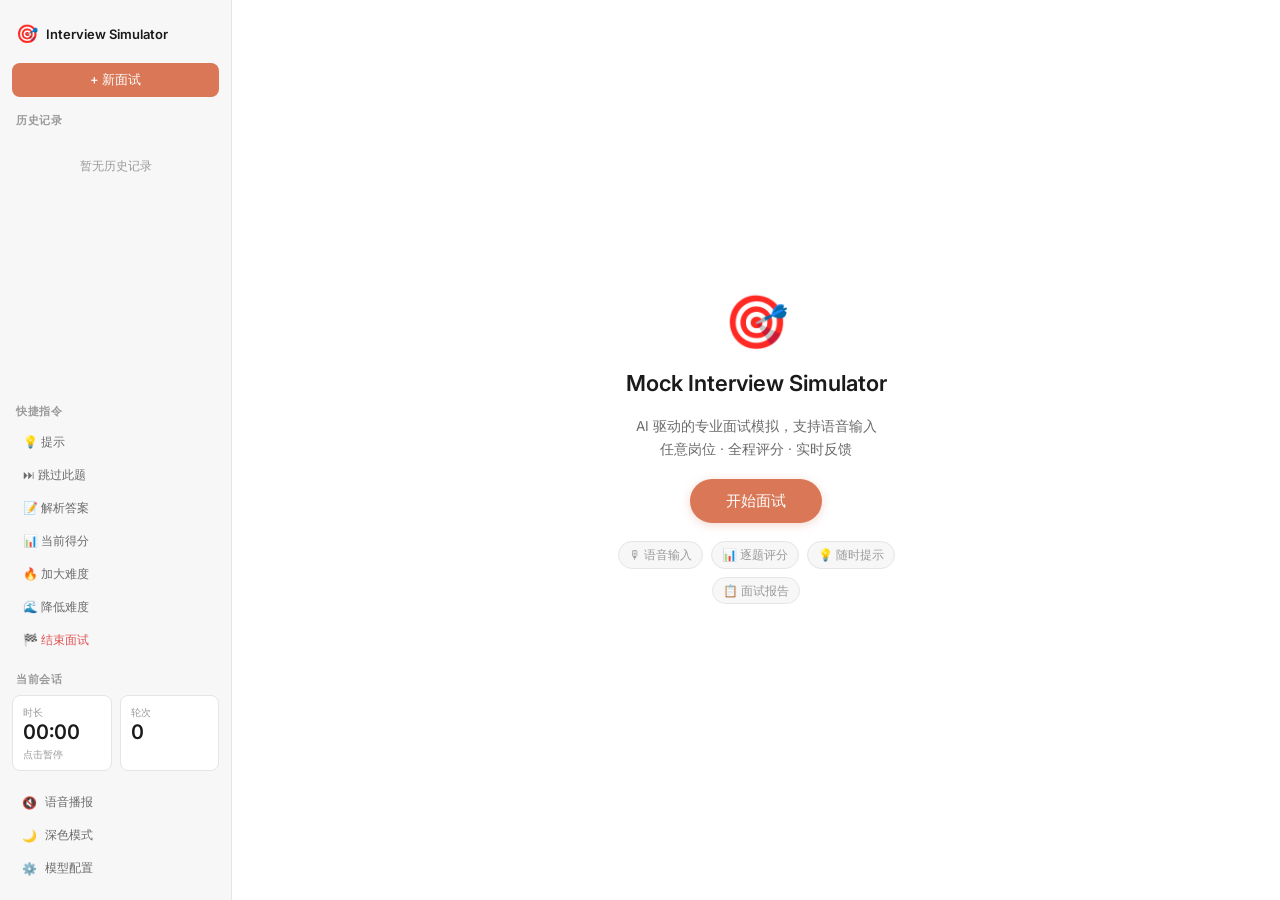
==== frontend/index.html @ 44e1d77c "初始提交：AI 面试模拟器 - FastAPI + SSE 流式对话后端 - 多模型支持（DeepSeek/千问/智谱/OpenAI/Moonshot/OpenRouter） - 语音输入、面试历史、" ====
<!DOCTYPE html>
<html lang="zh-CN">
<head>
  <meta charset="UTF-8" />
  <meta name="viewport" content="width=device-width, initial-scale=1.0" />
  <title>Interview Simulator</title>
  <link rel="preconnect" href="https://fonts.googleapis.com" />
  <link href="https://fonts.googleapis.com/css2?family=Inter:wght@400;500;600&display=swap" rel="stylesheet" />
  <link rel="stylesheet" href="style.css" />
</head>
<body>
<div class="app">

  <!-- ── Sidebar ── -->
  <aside class="sidebar">
    <div class="sidebar-top">
      <div class="logo">
        <span class="logo-icon">🎯</span>
        <span class="logo-text">Interview Simulator</span>
      </div>
      <button class="new-session-btn" onclick="newSession()">+ 新面试</button>
    </div>

    <!-- History -->
    <div class="sidebar-section history-section">
      <div class="section-label">历史记录</div>
      <div class="session-list" id="session-list">
        <div class="session-empty">暂无历史记录</div>
      </div>
    </div>

    <!-- Commands -->
    <div class="sidebar-section">
      <div class="section-label">快捷指令</div>
      <div class="commands">
        <button class="cmd-btn" onclick="sendCommand('hint')">💡 提示</button>
        <button class="cmd-btn" onclick="sendCommand('skip')">⏭ 跳过此题</button>
        <button class="cmd-btn" onclick="sendCommand('explain')">📝 解析答案</button>
        <button class="cmd-btn" onclick="sendCommand('score')">📊 当前得分</button>
        <button class="cmd-btn" onclick="sendCommand('harder')">🔥 加大难度</button>
        <button class="cmd-btn" onclick="sendCommand('easier')">🌊 降低难度</button>
        <button class="cmd-btn cmd-end" onclick="endInterview()">🏁 结束面试</button>
      </div>
    </div>

    <!-- Stats -->
    <div class="sidebar-section">
      <div class="section-label">当前会话</div>
      <div class="session-stats">
        <div class="stat-card timer-card" onclick="togglePause()" title="点击暂停 / 继续计时">
          <div class="stat-label">
            时长<span class="pause-badge" id="pause-badge">暂停中</span>
          </div>
          <div class="stat-value" id="timer">00:00</div>
          <div class="pause-hint" id="pause-hint">点击暂停</div>
        </div>
        <div class="stat-card">
          <div class="stat-label">轮次</div>
          <div class="stat-value" id="turn-count">0</div>
        </div>
      </div>
    </div>

    <div class="sidebar-footer">
      <button class="toggle-btn" id="tts-btn" onclick="toggleTTS()">
        <span id="tts-icon">🔇</span><span>语音播报</span>
      </button>
      <button class="toggle-btn" id="theme-btn" onclick="toggleTheme()">
        <span id="theme-icon">🌙</span><span>深色模式</span>
      </button>
      <button class="toggle-btn" onclick="openSettings()">
        <span>⚙️</span><span>模型配置</span>
      </button>
    </div>
  </aside>

  <!-- ── Main Chat ── -->
  <main class="chat-main">

    <!-- Welcome -->
    <div class="welcome-screen" id="welcome-screen">
      <div class="welcome-card">
        <div class="welcome-icon">🎯</div>
        <h1>Mock Interview Simulator</h1>
        <p>AI 驱动的专业面试模拟，支持语音输入<br/>任意岗位 · 全程评分 · 实时反馈</p>
        <button class="start-btn" onclick="startSession()">开始面试</button>
        <div class="welcome-tags">
          <span>🎙 语音输入</span><span>📊 逐题评分</span>
          <span>💡 随时提示</span><span>📋 面试报告</span>
        </div>
      </div>
    </div>

    <!-- Messages -->
    <div class="messages-wrap" id="messages-wrap">
      <div class="messages" id="messages"></div>
    </div>

    <!-- Ended bar (shows after interview ends) -->
    <div class="ended-bar" id="ended-bar">
      <span>🏁 面试已结束</span>
      <button class="ended-report-btn" id="rpt-gen-btn" onclick="openReport()">
        📋 生成面试报告
      </button>
    </div>

    <!-- Input -->
    <div class="input-area" id="input-area">
      <div class="voice-indicator" id="voice-indicator">
        <span class="voice-dot"></span>正在聆听...
      </div>
      <div class="input-box">
        <textarea id="input"
          placeholder="输入回答，或点击麦克风使用语音（Shift+Enter 换行）"
          rows="1"
          onkeydown="handleKeydown(event)"
          oninput="autoResize(this)"></textarea>
        <div class="input-btns">
          <button class="icon-btn" id="mic-btn" onclick="toggleRecording()" title="语音输入">
            <svg viewBox="0 0 24 24" fill="none" stroke="currentColor" stroke-width="2" stroke-linecap="round" stroke-linejoin="round">
              <path d="M12 1a3 3 0 0 0-3 3v8a3 3 0 0 0 6 0V4a3 3 0 0 0-3-3z"/>
              <path d="M19 10v2a7 7 0 0 1-14 0v-2"/>
              <line x1="12" y1="19" x2="12" y2="23"/>
              <line x1="8" y1="23" x2="16" y2="23"/>
            </svg>
          </button>
          <button class="icon-btn send-btn" id="send-btn" onclick="handleSend()" title="发送">
            <svg viewBox="0 0 24 24" fill="none" stroke="currentColor" stroke-width="2" stroke-linecap="round" stroke-linejoin="round">
              <line x1="22" y1="2" x2="11" y2="13"/>
              <polygon points="22 2 15 22 11 13 2 9 22 2"/>
            </svg>
          </button>
        </div>
      </div>
      <div class="input-hint">Enter 发送 · Shift+Enter 换行</div>
    </div>
  </main>
</div>

<!-- ── Report Panel ── -->
<div class="overlay" id="report-overlay">
  <div class="report-panel">
    <div class="report-header">
      <div class="report-hd-left">
        <span>📋</span><h2>面试报告</h2>
      </div>
      <div class="report-hd-right">
        <button class="rpt-btn" id="rpt-dl-btn" onclick="downloadReport()">⬇ 下载 Word</button>
        <button class="rpt-btn rpt-close" onclick="closeReport()">✕ 关闭</button>
      </div>
    </div>
    <div class="report-body" id="report-body">
      <div class="rpt-loading" id="rpt-loading">
        <div class="rpt-spinner"></div>
        <p>AI 正在生成报告，请稍候...</p>
      </div>
    </div>
  </div>
</div>

<!-- ── Settings Panel ── -->
<div class="overlay" id="settings-overlay">
  <div class="settings-panel">
    <div class="settings-header">
      <h3>⚙️ 模型配置</h3>
      <button class="settings-close" onclick="closeSettings()">✕</button>
    </div>
    <div class="settings-body">
      <div class="preset-label">快速选择厂商</div>
      <div class="presets">
        <button class="preset-btn" onclick="applyPreset('deepseek')">DeepSeek</button>
        <button class="preset-btn" onclick="applyPreset('qianwen')">千问</button>
        <button class="preset-btn" onclick="applyPreset('zhipu')">智谱</button>
        <button class="preset-btn" onclick="applyPreset('openai')">OpenAI</button>
        <button class="preset-btn" onclick="applyPreset('moonshot')">Moonshot</button>
        <button class="preset-btn" onclick="applyPreset('openrouter')">OpenRouter</button>
      </div>
      <div class="form-group">
        <label>API Key</label>
        <input type="password" id="cfg-key" placeholder="sk-..." autocomplete="off" />
      </div>
      <div class="form-group">
        <label>Base URL</label>
        <input type="text" id="cfg-url" placeholder="https://api.deepseek.com" />
      </div>
      <div class="form-group">
        <label>模型名称</label>
        <input type="text" id="cfg-model" placeholder="deepseek-chat" />
      </div>
      <div class="settings-note" id="settings-note"></div>
      <div class="settings-actions">
        <button class="settings-save" onclick="saveSettings()">保存配置</button>
        <button class="settings-reset" onclick="resetSettings()">恢复默认</button>
      </div>
      <div class="settings-status" id="settings-status"></div>
    </div>
  </div>
</div>

<script src="marked.min.js"></script>
<script src="app.js"></script>
</body>
</html>
---- frontend/style.css ----
/* ── Variables ─────────────────────────────────── */
:root {
  --bg:           #ffffff;
  --bg-sidebar:   #f7f7f8;
  --bg-user:      #f0f0f0;
  --bg-input:     #f7f7f8;
  --bg-hover:     #efefef;
  --border:       #e5e5e5;
  --text:         #1a1a1a;
  --text-sub:     #6b6b6b;
  --text-muted:   #9a9a9a;
  --accent:       #d97757;
  --accent-hover: #c4663f;
  --accent-soft:  rgba(217,119,87,0.12);
  --danger:       #e05252;
  --danger-soft:  rgba(224,82,82,0.08);
  --green:        #27ae60;
  --radius:       12px;
  --sidebar-w:    232px;
  --font:         'Inter', -apple-system, BlinkMacSystemFont, 'Segoe UI', sans-serif;
  --mono:         'SF Mono', 'Consolas', 'Fira Code', monospace;
}
[data-theme="dark"] {
  --bg:         #1a1a1a;
  --bg-sidebar: #111111;
  --bg-user:    #2c2c2c;
  --bg-input:   #242424;
  --bg-hover:   #2a2a2a;
  --border:     #2e2e2e;
  --text:       #e8e8e8;
  --text-sub:   #a0a0a0;
  --text-muted: #606060;
}

/* ── Reset ─────────────────────────────────────── */
*, *::before, *::after { box-sizing: border-box; margin: 0; padding: 0; }
html, body { height: 100%; overflow: hidden; }
body { font-family: var(--font); background: var(--bg); color: var(--text); font-size: 14px; line-height: 1.6; transition: background .2s, color .2s; }
button { font-family: var(--font); cursor: pointer; }

/* ── Layout ────────────────────────────────────── */
.app { display: flex; height: 100vh; }

/* ── Sidebar ───────────────────────────────────── */
.sidebar {
  width: var(--sidebar-w); flex-shrink: 0;
  background: var(--bg-sidebar); border-right: 1px solid var(--border);
  display: flex; flex-direction: column;
  padding: 16px 12px; gap: 16px; overflow: hidden;
}
.sidebar-top { display: flex; flex-direction: column; gap: 10px; }
.logo { display: flex; align-items: center; gap: 8px; padding: 4px; }
.logo-icon { font-size: 18px; }
.logo-text  { font-size: 13px; font-weight: 600; }
.new-session-btn {
  width: 100%; padding: 8px; background: var(--accent); color: #fff;
  border: none; border-radius: 8px; font-size: 13px; font-weight: 500; transition: background .15s;
}
.new-session-btn:hover { background: var(--accent-hover); }

/* Sidebar sections */
.sidebar-section { display: flex; flex-direction: column; gap: 6px; }
.section-label { font-size: 10.5px; font-weight: 600; color: var(--text-muted); text-transform: uppercase; letter-spacing: .6px; padding: 0 4px; }

/* History */
.history-section { flex: 1; min-height: 0; display: flex; flex-direction: column; gap: 6px; }
.session-list { flex: 1; min-height: 0; overflow-y: auto; display: flex; flex-direction: column; gap: 1px; }
.session-list::-webkit-scrollbar { width: 3px; }
.session-list::-webkit-scrollbar-thumb { background: var(--border); border-radius: 2px; }
.session-empty { font-size: 12px; color: var(--text-muted); text-align: center; padding: 20px 0; }
.session-item { position: relative; padding: 7px 10px; border-radius: 6px; cursor: pointer; transition: background .12s; flex-shrink: 0; }
.session-item:hover  { background: var(--bg-hover); }
.session-item.active { background: var(--accent-soft); }
.session-title { font-size: 12px; font-weight: 500; color: var(--text); white-space: nowrap; overflow: hidden; text-overflow: ellipsis; padding-right: 18px; }
.session-meta  { font-size: 10.5px; color: var(--text-muted); margin-top: 1px; }
.session-del {
  position: absolute; right: 5px; top: 50%; transform: translateY(-50%);
  width: 18px; height: 18px; border: none; background: none; color: var(--text-muted);
  font-size: 15px; line-height: 18px; border-radius: 3px; display: none;
  align-items: center; justify-content: center; cursor: pointer; padding: 0;
}
.session-item:hover .session-del { display: flex; }
.session-del:hover { background: var(--danger-soft); color: var(--danger); }

/* Commands */
.commands { display: flex; flex-direction: column; gap: 2px; }
.cmd-btn { width: 100%; padding: 6px 10px; background: transparent; border: 1px solid transparent; border-radius: 6px; font-size: 12px; color: var(--text-sub); text-align: left; transition: all .12s; }
.cmd-btn:hover { background: var(--bg-hover); border-color: var(--border); color: var(--text); }
.cmd-end { color: var(--danger); }
.cmd-end:hover { background: var(--danger-soft); border-color: rgba(224,82,82,.2); color: var(--danger); }

/* Stats */
.session-stats { display: flex; gap: 8px; }
.stat-card { flex: 1; background: var(--bg); border: 1px solid var(--border); border-radius: 8px; padding: 8px 10px; }
.stat-label { font-size: 10px; color: var(--text-muted); font-weight: 500; display: flex; align-items: center; gap: 5px; }
.stat-value { font-size: 20px; font-weight: 600; font-variant-numeric: tabular-nums; line-height: 1.2; }

.timer-card { cursor: pointer; transition: all .15s; position: relative; }
.timer-card:hover { border-color: var(--accent); }
.pause-hint { font-size: 10px; color: var(--text-muted); margin-top: 2px; transition: color .15s; }
.timer-card:hover .pause-hint { color: var(--accent); }
.pause-badge { display: none; font-size: 9px; font-weight: 600; background: #f39c1222; color: #f39c12; border: 1px solid #f39c1244; border-radius: 4px; padding: 1px 5px; letter-spacing: .3px; }
.timer-card.paused { border-color: #f39c12; background: #f39c1208; }
.timer-card.paused .stat-value { color: #f39c12; }
.timer-card.paused .pause-badge { display: inline; }
.timer-card.paused .pause-hint { color: #f39c12; }

/* Footer */
.sidebar-footer { margin-top: auto; display: flex; flex-direction: column; gap: 2px; }
.toggle-btn { display: flex; align-items: center; gap: 8px; width: 100%; padding: 7px 10px; background: transparent; border: none; border-radius: 6px; font-size: 12px; color: var(--text-sub); transition: all .12s; }
.toggle-btn:hover { background: var(--bg-hover); color: var(--text); }
.toggle-btn.active { color: var(--accent); }

/* ── Chat Main ─────────────────────────────────── */
.chat-main { flex: 1; display: flex; flex-direction: column; overflow: hidden; position: relative; background: var(--bg); }

/* Welcome */
.welcome-screen { position: absolute; inset: 0; display: flex; align-items: center; justify-content: center; background: var(--bg); z-index: 10; }
.welcome-card { display: flex; flex-direction: column; align-items: center; gap: 14px; text-align: center; max-width: 420px; padding: 0 24px; }
.welcome-icon { font-size: 52px; line-height: 1; margin-bottom: 4px; }
.welcome-card h1 { font-size: 22px; font-weight: 600; }
.welcome-card p  { font-size: 13.5px; color: var(--text-sub); line-height: 1.7; }
.start-btn { margin-top: 4px; padding: 12px 36px; background: var(--accent); color: #fff; border: none; border-radius: 999px; font-size: 15px; font-weight: 500; transition: all .15s; box-shadow: 0 2px 10px rgba(217,119,87,.28); }
.start-btn:hover { background: var(--accent-hover); transform: translateY(-1px); box-shadow: 0 4px 16px rgba(217,119,87,.38); }
.welcome-tags { display: flex; flex-wrap: wrap; gap: 8px; justify-content: center; margin-top: 4px; }
.welcome-tags span { font-size: 12px; color: var(--text-muted); background: var(--bg-sidebar); border: 1px solid var(--border); border-radius: 999px; padding: 3px 10px; }

/* Messages */
.messages-wrap { flex: 1; overflow-y: auto; display: none; scroll-behavior: smooth; }
.messages-wrap.visible { display: block; }
.messages { max-width: 740px; margin: 0 auto; padding: 28px 24px 12px; display: flex; flex-direction: column; }
.message { display: flex; gap: 12px; padding: 10px 0; }
.message.user { flex-direction: row-reverse; }
.avatar { width: 30px; height: 30px; border-radius: 8px; display: flex; align-items: center; justify-content: center; font-size: 12px; font-weight: 600; flex-shrink: 0; margin-top: 2px; }
.message.assistant .avatar { background: var(--accent); color: #fff; }
.message.user .avatar      { background: var(--bg-user); color: var(--text-sub); }
.msg-body { flex: 1; min-width: 0; }
.message.user .msg-body { display: flex; justify-content: flex-end; }
.msg-text { font-size: 14px; line-height: 1.75; color: var(--text); }
.message.user .msg-text { background: var(--bg-user); padding: 9px 14px; border-radius: 16px 16px 4px 16px; max-width: 78%; word-break: break-word; }
.message.assistant .msg-text > *:first-child { margin-top: 0; }
.message.assistant .msg-text > *:last-child  { margin-bottom: 0; }
.msg-text p { margin: 6px 0; }
.msg-text h1,.msg-text h2,.msg-text h3 { font-size: 14.5px; font-weight: 600; margin: 14px 0 5px; }
.msg-text ul,.msg-text ol { padding-left: 18px; margin: 6px 0; }
.msg-text li { margin: 3px 0; }
.msg-text strong { font-weight: 600; }
.msg-text code { font-family: var(--mono); font-size: 12.5px; background: var(--bg-input); border: 1px solid var(--border); padding: 1px 5px; border-radius: 4px; }
.msg-text pre { background: var(--bg-input); border: 1px solid var(--border); border-radius: 8px; padding: 12px 14px; overflow-x: auto; margin: 10px 0; }
.msg-text pre code { background: none; border: none; padding: 0; }
.msg-text table { border-collapse: collapse; width: 100%; margin: 10px 0; font-size: 13px; }
.msg-text th,.msg-text td { border: 1px solid var(--border); padding: 6px 10px; }
.msg-text th { background: var(--bg-input); font-weight: 600; }
.msg-text hr { border: none; border-top: 1px solid var(--border); margin: 12px 0; }
.msg-text blockquote { border-left: 3px solid var(--accent); padding-left: 12px; color: var(--text-sub); margin: 8px 0; }
.msg-text.streaming::after { content: '▋'; color: var(--accent); animation: blink .7s steps(1) infinite; font-size: 13px; }
@keyframes blink { 0%,49%{opacity:1} 50%,100%{opacity:0} }
.messages-wrap::-webkit-scrollbar { width: 4px; }
.messages-wrap::-webkit-scrollbar-thumb { background: var(--border); border-radius: 2px; }

/* Ended bar */
.ended-bar {
  display: none; align-items: center; justify-content: center; gap: 12px;
  padding: 10px 24px; background: var(--bg); border-top: 1px solid var(--border);
  font-size: 13px; color: var(--text-sub);
}
.ended-bar.visible { display: flex; }
.ended-report-btn {
  padding: 7px 16px; background: var(--accent); color: #fff; border: none;
  border-radius: 8px; font-size: 13px; font-weight: 500; transition: background .15s;
}
.ended-report-btn:hover { background: var(--accent-hover); }

/* Input */
.input-area { border-top: 1px solid var(--border); padding: 12px 24px 16px; background: var(--bg); display: none; }
.input-area.visible { display: block; }
.voice-indicator { display: none; align-items: center; gap: 6px; font-size: 12px; color: var(--danger); margin-bottom: 8px; }
.voice-indicator.active { display: flex; }
.voice-dot { width: 7px; height: 7px; background: var(--danger); border-radius: 50%; animation: pulse 1s ease infinite; }
@keyframes pulse { 0%,100%{transform:scale(1);opacity:1} 50%{transform:scale(1.4);opacity:.65} }
.input-box { max-width: 740px; margin: 0 auto; display: flex; align-items: flex-end; gap: 6px; background: var(--bg-input); border: 1.5px solid var(--border); border-radius: 14px; padding: 8px 8px 8px 14px; transition: border-color .15s; }
.input-box:focus-within { border-color: var(--accent); }
.input-box textarea { flex: 1; border: none; outline: none; background: transparent; font-family: var(--font); font-size: 14px; color: var(--text); resize: none; min-height: 24px; max-height: 160px; line-height: 1.6; }
.input-box textarea::placeholder { color: var(--text-muted); }
.input-btns { display: flex; gap: 3px; align-items: flex-end; padding-bottom: 1px; }
.icon-btn { width: 32px; height: 32px; border: none; border-radius: 8px; background: transparent; color: var(--text-muted); display: flex; align-items: center; justify-content: center; transition: all .12s; }
.icon-btn svg { width: 15px; height: 15px; }
.icon-btn:hover { background: var(--border); color: var(--text); }
.icon-btn.recording { color: var(--danger); animation: pulse-bg 1s ease infinite; }
@keyframes pulse-bg { 0%,100%{background:rgba(224,82,82,.08)} 50%{background:rgba(224,82,82,.18)} }
.send-btn { background: var(--accent); color: #fff; }
.send-btn:hover { background: var(--accent-hover); color: #fff; }
.send-btn:disabled { background: var(--border); color: var(--text-muted); cursor: not-allowed; }
.input-hint { max-width: 740px; margin: 5px auto 0; font-size: 11px; color: var(--text-muted); padding: 0 4px; }

/* ── Overlay base ──────────────────────────────── */
.overlay {
  display: none; position: fixed; inset: 0;
  background: rgba(0,0,0,.5); z-index: 100;
  align-items: center; justify-content: center;
}
.overlay.open { display: flex; }

/* ── Report Panel ──────────────────────────────── */
.report-panel {
  background: var(--bg); border-radius: var(--radius);
  width: 90vw; max-width: 860px; height: 88vh;
  display: flex; flex-direction: column; overflow: hidden;
  box-shadow: 0 20px 60px rgba(0,0,0,.25);
}
.report-header {
  display: flex; align-items: center; justify-content: space-between;
  padding: 16px 24px; border-bottom: 1px solid var(--border); flex-shrink: 0;
}
.report-hd-left { display: flex; align-items: center; gap: 10px; }
.report-hd-left h2 { font-size: 16px; font-weight: 600; }
.report-hd-right { display: flex; gap: 8px; }
.rpt-btn { padding: 6px 14px; border-radius: 7px; font-size: 13px; font-weight: 500; border: 1px solid var(--border); background: var(--bg); color: var(--text); transition: all .12s; cursor: pointer; }
.rpt-btn:hover { background: var(--bg-hover); }
.rpt-close { color: var(--danger); border-color: rgba(224,82,82,.3); }
.rpt-close:hover { background: var(--danger-soft); }

.report-body { flex: 1; overflow-y: auto; padding: 24px; }
.report-body::-webkit-scrollbar { width: 4px; }
.report-body::-webkit-scrollbar-thumb { background: var(--border); border-radius: 2px; }

/* Report loading */
.rpt-loading { display: flex; flex-direction: column; align-items: center; justify-content: center; height: 200px; gap: 16px; color: var(--text-muted); }
.rpt-spinner { width: 32px; height: 32px; border: 3px solid var(--border); border-top-color: var(--accent); border-radius: 50%; animation: spin .8s linear infinite; }
@keyframes spin { to { transform: rotate(360deg); } }

/* Report content */
.rpt-meta {
  display: flex; flex-wrap: wrap; gap: 12px; margin-bottom: 24px;
  padding: 16px; background: var(--bg-sidebar); border-radius: 10px; border: 1px solid var(--border);
}
.rpt-meta-item { display: flex; flex-direction: column; gap: 2px; }
.rpt-meta-label { font-size: 11px; color: var(--text-muted); font-weight: 500; text-transform: uppercase; letter-spacing: .4px; }
.rpt-meta-value { font-size: 15px; font-weight: 600; }
.verdict-badge { display: inline-block; padding: 2px 10px; border-radius: 999px; font-size: 12px; font-weight: 600; }

.rpt-section-title { font-size: 15px; font-weight: 600; margin: 24px 0 12px; padding-bottom: 6px; border-bottom: 1px solid var(--border); }

.q-card { border: 1px solid var(--border); border-radius: 10px; overflow: hidden; margin-bottom: 16px; }
.q-card-header { display: flex; align-items: flex-start; justify-content: space-between; gap: 12px; padding: 14px 16px; background: var(--bg-sidebar); }
.q-num { font-size: 11px; font-weight: 700; color: var(--accent); background: var(--accent-soft); padding: 2px 8px; border-radius: 4px; flex-shrink: 0; margin-top: 1px; }
.q-text { font-size: 14px; font-weight: 500; flex: 1; line-height: 1.5; }
.q-score { font-size: 13px; font-weight: 600; color: var(--accent); flex-shrink: 0; }
.q-card-body { padding: 14px 16px; display: flex; flex-direction: column; gap: 12px; }
.q-section-label { font-size: 11px; font-weight: 600; text-transform: uppercase; letter-spacing: .4px; margin-bottom: 4px; }
.q-user-ans   .q-section-label { color: var(--text-muted); }
.q-std-ans    .q-section-label { color: var(--green); }
.q-feedback   .q-section-label { color: #8b5cf6; }
.q-std-ans { background: rgba(39,174,96,.06); border: 1px solid rgba(39,174,96,.2); border-radius: 8px; padding: 12px; }
.q-section-content { font-size: 13.5px; line-height: 1.7; color: var(--text-sub); }
.q-section-content p { margin: 4px 0; }

.rpt-summary-grid { display: grid; grid-template-columns: repeat(auto-fit, minmax(200px, 1fr)); gap: 12px; }
.rpt-summary-card { border: 1px solid var(--border); border-radius: 10px; padding: 14px; }
.rpt-summary-card h4 { font-size: 12px; font-weight: 600; color: var(--text-muted); text-transform: uppercase; letter-spacing: .4px; margin-bottom: 8px; }
.rpt-summary-card ul { list-style: none; display: flex; flex-direction: column; gap: 6px; }
.rpt-summary-card li { font-size: 13px; color: var(--text-sub); padding-left: 14px; position: relative; }
.rpt-summary-card li::before { content: '•'; position: absolute; left: 0; color: var(--accent); }

/* ── Settings Panel ────────────────────────────── */
.settings-panel {
  background: var(--bg); border-radius: var(--radius);
  width: 440px; max-height: 90vh; overflow-y: auto;
  box-shadow: 0 20px 60px rgba(0,0,0,.25);
}
.settings-header { display: flex; align-items: center; justify-content: space-between; padding: 16px 20px; border-bottom: 1px solid var(--border); }
.settings-header h3 { font-size: 15px; font-weight: 600; }
.settings-close { width: 28px; height: 28px; border: none; background: transparent; font-size: 18px; color: var(--text-muted); cursor: pointer; border-radius: 6px; transition: all .12s; }
.settings-close:hover { background: var(--danger-soft); color: var(--danger); }
.settings-body { padding: 20px; display: flex; flex-direction: column; gap: 16px; }
.preset-label { font-size: 11px; font-weight: 600; color: var(--text-muted); text-transform: uppercase; letter-spacing: .5px; }
.presets { display: flex; flex-wrap: wrap; gap: 6px; }
.preset-btn { padding: 5px 12px; border: 1px solid var(--border); border-radius: 6px; background: var(--bg); color: var(--text); font-size: 12px; transition: all .12s; cursor: pointer; }
.preset-btn:hover { background: var(--accent-soft); border-color: var(--accent); color: var(--accent); }
.preset-btn.active { background: var(--accent-soft); border-color: var(--accent); color: var(--accent); font-weight: 600; }
.form-group { display: flex; flex-direction: column; gap: 5px; }
.form-group label { font-size: 12px; font-weight: 500; color: var(--text-sub); }
.form-group input { padding: 8px 12px; border: 1.5px solid var(--border); border-radius: 8px; background: var(--bg-input); color: var(--text); font-family: var(--font); font-size: 13px; outline: none; transition: border-color .15s; }
.form-group input:focus { border-color: var(--accent); }
.settings-note { font-size: 12px; color: var(--text-muted); background: var(--bg-sidebar); border-radius: 6px; padding: 8px 12px; line-height: 1.5; min-height: 0; }
.settings-actions { display: flex; gap: 8px; }
.settings-save  { flex: 1; padding: 9px; background: var(--accent); color: #fff; border: none; border-radius: 8px; font-size: 13px; font-weight: 500; transition: background .15s; cursor: pointer; }
.settings-save:hover { background: var(--accent-hover); }
.settings-reset { padding: 9px 14px; background: transparent; border: 1px solid var(--border); color: var(--text-sub); border-radius: 8px; font-size: 13px; transition: all .15s; cursor: pointer; }
.settings-reset:hover { background: var(--bg-hover); }
.settings-status { font-size: 12px; text-align: center; color: var(--green); min-height: 16px; }

/* ── Responsive ────────────────────────────────── */
@media (max-width: 700px) { .sidebar { display: none; } }
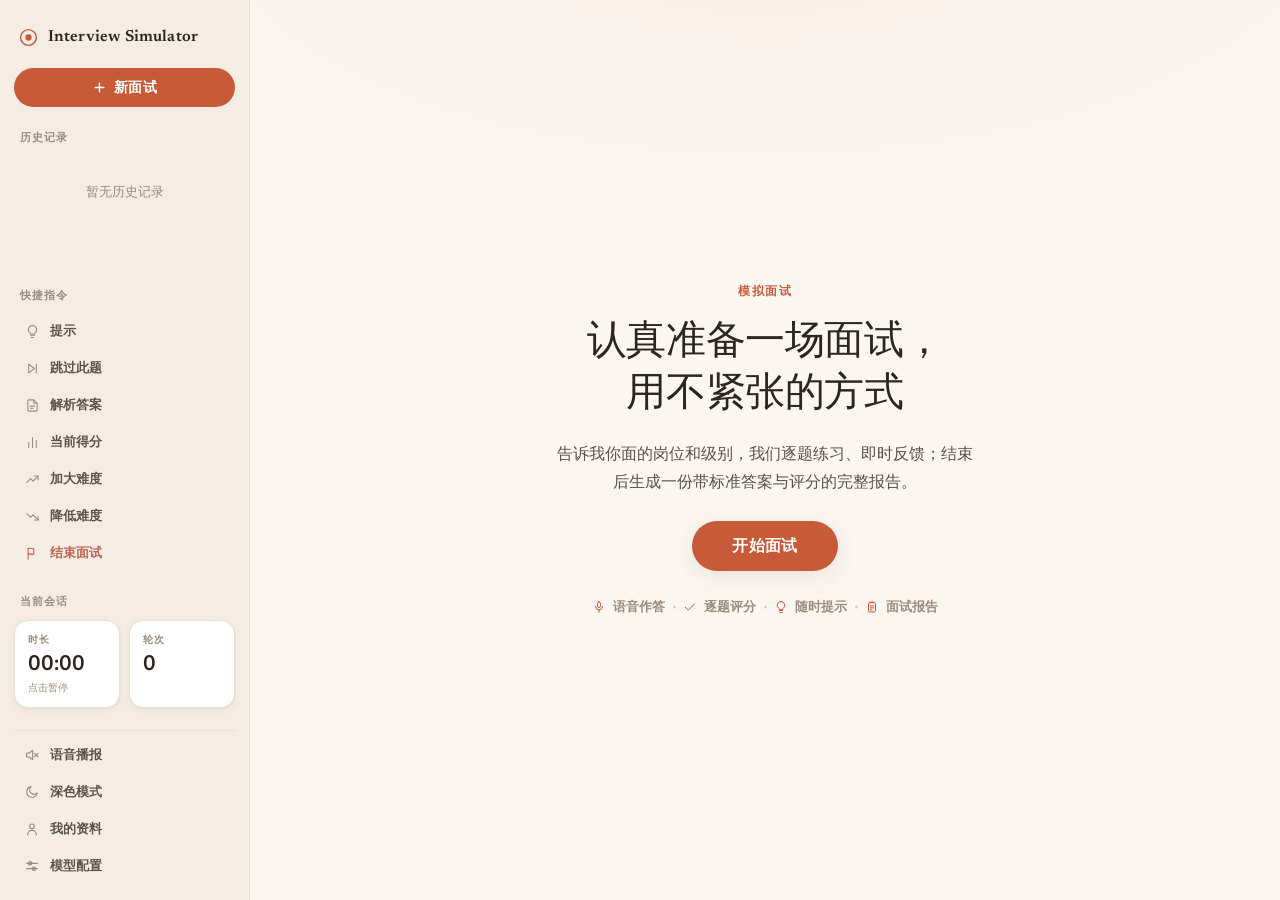
==== commit ff82b975: "feat: 简历/JD 定向出题 + 主界面重设计 + 修复对话丢失/计时不停 ## 新功能：上传简历 + 粘贴 JD，面试定向出题 - 新增表 user_profile（每 client 一份最新简" ====
--- a/frontend/index.html
+++ b/frontend/index.html
@@ -5,7 +5,8 @@
   <meta name="viewport" content="width=device-width, initial-scale=1.0" />
   <title>Interview Simulator</title>
   <link rel="preconnect" href="https://fonts.googleapis.com" />
-  <link href="https://fonts.googleapis.com/css2?family=Inter:wght@400;500;600&display=swap" rel="stylesheet" />
+  <link rel="preconnect" href="https://fonts.gstatic.com" crossorigin />
+  <link href="https://fonts.googleapis.com/css2?family=Newsreader:ital,opsz,wght@0,6..72,400;0,6..72,500;0,6..72,600;1,6..72,400&family=Nunito:wght@400;500;600;700;800&display=swap" rel="stylesheet" />
   <link rel="stylesheet" href="style.css" />
 </head>
 <body>
@@ -15,10 +16,17 @@
   <aside class="sidebar">
     <div class="sidebar-top">
       <div class="logo">
-        <span class="logo-icon">🎯</span>
+        <span class="logo-icon">
+          <svg class="ic" viewBox="0 0 24 24" fill="none" stroke="currentColor" stroke-linecap="round">
+            <circle cx="12" cy="12" r="9" /><circle cx="12" cy="12" r="3.6" fill="currentColor" stroke="none" />
+          </svg>
+        </span>
         <span class="logo-text">Interview Simulator</span>
       </div>
-      <button class="new-session-btn" onclick="newSession()">+ 新面试</button>
+      <button class="new-session-btn" onclick="newSession()">
+        <svg class="ic" viewBox="0 0 24 24" fill="none" stroke="currentColor" stroke-linecap="round"><line x1="12" y1="5" x2="12" y2="19"/><line x1="5" y1="12" x2="19" y2="12"/></svg>
+        新面试
+      </button>
     </div>
 
     <!-- History -->
@@ -33,13 +41,34 @@
     <div class="sidebar-section">
       <div class="section-label">快捷指令</div>
       <div class="commands">
-        <button class="cmd-btn" onclick="sendCommand('hint')">💡 提示</button>
-        <button class="cmd-btn" onclick="sendCommand('skip')">⏭ 跳过此题</button>
-        <button class="cmd-btn" onclick="sendCommand('explain')">📝 解析答案</button>
-        <button class="cmd-btn" onclick="sendCommand('score')">📊 当前得分</button>
-        <button class="cmd-btn" onclick="sendCommand('harder')">🔥 加大难度</button>
-        <button class="cmd-btn" onclick="sendCommand('easier')">🌊 降低难度</button>
-        <button class="cmd-btn cmd-end" onclick="endInterview()">🏁 结束面试</button>
+        <button class="cmd-btn" onclick="sendCommand('hint')">
+          <svg class="ic" viewBox="0 0 24 24" fill="none" stroke="currentColor" stroke-linecap="round" stroke-linejoin="round"><path d="M9 18h6"/><path d="M10 21.5h4"/><path d="M12 2.5a6.5 6.5 0 0 0-4 11.6c.6.5 1 1.2 1 2.4h6c0-1.2.4-1.9 1-2.4A6.5 6.5 0 0 0 12 2.5Z"/></svg>
+          提示
+        </button>
+        <button class="cmd-btn" onclick="sendCommand('skip')">
+          <svg class="ic" viewBox="0 0 24 24" fill="none" stroke="currentColor" stroke-linecap="round" stroke-linejoin="round"><polygon points="6 5 15 12 6 19"/><line x1="18" y1="5" x2="18" y2="19"/></svg>
+          跳过此题
+        </button>
+        <button class="cmd-btn" onclick="sendCommand('explain')">
+          <svg class="ic" viewBox="0 0 24 24" fill="none" stroke="currentColor" stroke-linecap="round" stroke-linejoin="round"><path d="M14 3v4.5a1 1 0 0 0 1 1H19"/><path d="M18 21H6a1.5 1.5 0 0 1-1.5-1.5v-15A1.5 1.5 0 0 1 6 3h8l5.5 5.5V19.5A1.5 1.5 0 0 1 18 21Z"/><line x1="8.5" y1="13" x2="15.5" y2="13"/><line x1="8.5" y1="16.5" x2="13" y2="16.5"/></svg>
+          解析答案
+        </button>
+        <button class="cmd-btn" onclick="sendCommand('score')">
+          <svg class="ic" viewBox="0 0 24 24" fill="none" stroke="currentColor" stroke-linecap="round"><line x1="6" y1="20" x2="6" y2="12"/><line x1="12" y1="20" x2="12" y2="4"/><line x1="18" y1="20" x2="18" y2="9"/></svg>
+          当前得分
+        </button>
+        <button class="cmd-btn" onclick="sendCommand('harder')">
+          <svg class="ic" viewBox="0 0 24 24" fill="none" stroke="currentColor" stroke-linecap="round" stroke-linejoin="round"><polyline points="3 16.5 9 10.5 13 14.5 21 6.5"/><polyline points="15 6.5 21 6.5 21 12.5"/></svg>
+          加大难度
+        </button>
+        <button class="cmd-btn" onclick="sendCommand('easier')">
+          <svg class="ic" viewBox="0 0 24 24" fill="none" stroke="currentColor" stroke-linecap="round" stroke-linejoin="round"><polyline points="3 7.5 9 13.5 13 9.5 21 17.5"/><polyline points="15 17.5 21 17.5 21 11.5"/></svg>
+          降低难度
+        </button>
+        <button class="cmd-btn cmd-end" onclick="endInterview()">
+          <svg class="ic" viewBox="0 0 24 24" fill="none" stroke="currentColor" stroke-linecap="round" stroke-linejoin="round"><line x1="5" y1="21" x2="5" y2="4"/><path d="M5 4c3-1.6 6 1.6 9 0v9c-3 1.6-6-1.6-9 0"/></svg>
+          结束面试
+        </button>
       </div>
     </div>
 
@@ -63,13 +92,26 @@
 
     <div class="sidebar-footer">
       <button class="toggle-btn" id="tts-btn" onclick="toggleTTS()">
-        <span id="tts-icon">🔇</span><span>语音播报</span>
+        <span id="tts-icon" style="display:contents">
+          <svg class="ic ic-off" viewBox="0 0 24 24" fill="none" stroke="currentColor" stroke-linecap="round" stroke-linejoin="round"><path d="M4 9v6h4l5 4V5L8 9H4Z"/><line x1="16" y1="9.5" x2="21" y2="14.5"/><line x1="21" y1="9.5" x2="16" y2="14.5"/></svg>
+          <svg class="ic ic-on" viewBox="0 0 24 24" fill="none" stroke="currentColor" stroke-linecap="round" stroke-linejoin="round"><path d="M4 9v6h4l5 4V5L8 9H4Z"/><path d="M16 8.5a5 5 0 0 1 0 7"/><path d="M18.5 6a8.5 8.5 0 0 1 0 12"/></svg>
+        </span>
+        <span>语音播报</span>
       </button>
       <button class="toggle-btn" id="theme-btn" onclick="toggleTheme()">
-        <span id="theme-icon">🌙</span><span>深色模式</span>
+        <span id="theme-icon" style="display:contents">
+          <svg class="ic ic-off" viewBox="0 0 24 24" fill="none" stroke="currentColor" stroke-linecap="round" stroke-linejoin="round"><path d="M20 13.5A8 8 0 1 1 10.5 4a6.5 6.5 0 0 0 9.5 9.5Z"/></svg>
+          <svg class="ic ic-on" viewBox="0 0 24 24" fill="none" stroke="currentColor" stroke-linecap="round" stroke-linejoin="round"><circle cx="12" cy="12" r="4"/><line x1="12" y1="3" x2="12" y2="5"/><line x1="12" y1="19" x2="12" y2="21"/><line x1="3" y1="12" x2="5" y2="12"/><line x1="19" y1="12" x2="21" y2="12"/><line x1="5.5" y1="5.5" x2="7" y2="7"/><line x1="17" y1="17" x2="18.5" y2="18.5"/><line x1="18.5" y1="5.5" x2="17" y2="7"/><line x1="7" y1="17" x2="5.5" y2="18.5"/></svg>
+        </span>
+        <span>深色模式</span>
+      </button>
+      <button class="toggle-btn" onclick="openProfile()">
+        <svg class="ic" viewBox="0 0 24 24" fill="none" stroke="currentColor" stroke-linecap="round" stroke-linejoin="round"><circle cx="12" cy="8" r="3.5"/><path d="M5.5 20.5a6.5 6.5 0 0 1 13 0"/></svg>
+        <span>我的资料</span>
       </button>
       <button class="toggle-btn" onclick="openSettings()">
-        <span>⚙️</span><span>模型配置</span>
+        <svg class="ic" viewBox="0 0 24 24" fill="none" stroke="currentColor" stroke-linecap="round"><line x1="4" y1="8" x2="20" y2="8"/><line x1="4" y1="16" x2="20" y2="16"/><circle cx="9" cy="8" r="2.5"/><circle cx="15" cy="16" r="2.5"/></svg>
+        <span>模型配置</span>
       </button>
     </div>
   </aside>
@@ -80,13 +122,15 @@
     <!-- Welcome -->
     <div class="welcome-screen" id="welcome-screen">
       <div class="welcome-card">
-        <div class="welcome-icon">🎯</div>
-        <h1>Mock Interview Simulator</h1>
-        <p>AI 驱动的专业面试模拟，支持语音输入<br/>任意岗位 · 全程评分 · 实时反馈</p>
-        <button class="start-btn" onclick="startSession()">开始面试</button>
+        <div class="welcome-overline">模拟面试</div>
+        <h1>认真准备一场面试，<br/>用不紧张的方式</h1>
+        <p>告诉我你面的岗位和级别，我们逐题练习、即时反馈；结束后生成一份带标准答案与评分的完整报告。</p>
+        <button class="start-btn" onclick="openStartConfirm()">开始面试</button>
         <div class="welcome-tags">
-          <span>🎙 语音输入</span><span>📊 逐题评分</span>
-          <span>💡 随时提示</span><span>📋 面试报告</span>
+          <span><svg class="ic" viewBox="0 0 24 24" fill="none" stroke="currentColor" stroke-linecap="round" stroke-linejoin="round"><path d="M12 3a2.5 2.5 0 0 0-2.5 2.5v5a2.5 2.5 0 0 0 5 0v-5A2.5 2.5 0 0 0 12 3Z"/><path d="M6 11a6 6 0 0 0 12 0"/><line x1="12" y1="17" x2="12" y2="21"/></svg>语音作答</span>
+          <span><svg class="ic" viewBox="0 0 24 24" fill="none" stroke="currentColor" stroke-linecap="round" stroke-linejoin="round"><polyline points="4 12.5 9 17.5 20 6.5"/></svg>逐题评分</span>
+          <span><svg class="ic" viewBox="0 0 24 24" fill="none" stroke="currentColor" stroke-linecap="round" stroke-linejoin="round"><path d="M9 18h6"/><path d="M10 21.5h4"/><path d="M12 2.5a6.5 6.5 0 0 0-4 11.6c.6.5 1 1.2 1 2.4h6c0-1.2.4-1.9 1-2.4A6.5 6.5 0 0 0 12 2.5Z"/></svg>随时提示</span>
+          <span><svg class="ic" viewBox="0 0 24 24" fill="none" stroke="currentColor" stroke-linecap="round" stroke-linejoin="round"><rect x="6" y="4.5" width="12" height="16" rx="1.8"/><path d="M9.5 4.5V3.5h5v1"/><line x1="9" y1="10" x2="15" y2="10"/><line x1="9" y1="13.5" x2="15" y2="13.5"/><line x1="9" y1="17" x2="12.5" y2="17"/></svg>面试报告</span>
         </div>
       </div>
     </div>
@@ -98,9 +142,10 @@
 
     <!-- Ended bar (shows after interview ends) -->
     <div class="ended-bar" id="ended-bar">
-      <span>🏁 面试已结束</span>
+      <span>面试已结束</span>
       <button class="ended-report-btn" id="rpt-gen-btn" onclick="openReport()">
-        📋 生成面试报告
+        <svg class="ic" viewBox="0 0 24 24" fill="none" stroke="currentColor" stroke-linecap="round" stroke-linejoin="round"><rect x="6" y="4.5" width="12" height="16" rx="1.8"/><path d="M9.5 4.5V3.5h5v1"/><line x1="9" y1="10" x2="15" y2="10"/><line x1="9" y1="13.5" x2="15" y2="13.5"/><line x1="9" y1="17" x2="12.5" y2="17"/></svg>
+        生成面试报告
       </button>
     </div>
 
@@ -142,11 +187,18 @@
   <div class="report-panel">
     <div class="report-header">
       <div class="report-hd-left">
-        <span>📋</span><h2>面试报告</h2>
+        <svg class="ic" viewBox="0 0 24 24" fill="none" stroke="currentColor" stroke-linecap="round" stroke-linejoin="round"><rect x="6" y="4.5" width="12" height="16" rx="1.8"/><path d="M9.5 4.5V3.5h5v1"/><line x1="9" y1="10" x2="15" y2="10"/><line x1="9" y1="13.5" x2="15" y2="13.5"/><line x1="9" y1="17" x2="12.5" y2="17"/></svg>
+        <h2>面试报告</h2>
       </div>
       <div class="report-hd-right">
-        <button class="rpt-btn" id="rpt-dl-btn" onclick="downloadReport()">⬇ 下载 Word</button>
-        <button class="rpt-btn rpt-close" onclick="closeReport()">✕ 关闭</button>
+        <button class="rpt-btn" id="rpt-dl-btn" onclick="downloadReport()">
+          <svg class="ic" viewBox="0 0 24 24" fill="none" stroke="currentColor" stroke-linecap="round" stroke-linejoin="round"><path d="M12 3.5v11"/><polyline points="7.5 10 12 14.5 16.5 10"/><path d="M5 20h14"/></svg>
+          下载 Word
+        </button>
+        <button class="rpt-btn rpt-close" onclick="closeReport()">
+          <svg class="ic" viewBox="0 0 24 24" fill="none" stroke="currentColor" stroke-linecap="round"><line x1="6" y1="6" x2="18" y2="18"/><line x1="6" y1="18" x2="18" y2="6"/></svg>
+          关闭
+        </button>
       </div>
     </div>
     <div class="report-body" id="report-body">
@@ -162,8 +214,10 @@
 <div class="overlay" id="settings-overlay">
   <div class="settings-panel">
     <div class="settings-header">
-      <h3>⚙️ 模型配置</h3>
-      <button class="settings-close" onclick="closeSettings()">✕</button>
+      <h3>模型配置</h3>
+      <button class="settings-close" onclick="closeSettings()">
+        <svg class="ic" viewBox="0 0 24 24" fill="none" stroke="currentColor" stroke-linecap="round"><line x1="6" y1="6" x2="18" y2="18"/><line x1="6" y1="18" x2="18" y2="6"/></svg>
+      </button>
     </div>
     <div class="settings-body">
       <div class="preset-label">快速选择厂商</div>
@@ -197,6 +251,75 @@
   </div>
 </div>
 
+<!-- ── My Profile Panel ── -->
+<div class="overlay" id="profile-overlay">
+  <div class="settings-panel">
+    <div class="settings-header">
+      <h3>我的资料</h3>
+      <button class="settings-close" onclick="closeProfile()">
+        <svg class="ic" viewBox="0 0 24 24" fill="none" stroke="currentColor" stroke-linecap="round"><line x1="6" y1="6" x2="18" y2="18"/><line x1="6" y1="18" x2="18" y2="6"/></svg>
+      </button>
+    </div>
+    <div class="settings-body">
+      <div class="profile-section">
+        <div class="preset-label">简历（PDF / Word / txt，只保留最新一份）</div>
+        <div class="resume-current" id="resume-current">
+          <span class="resume-empty">还没上传简历</span>
+        </div>
+        <label class="resume-upload-btn">
+          <input type="file" id="resume-file" accept=".pdf,.docx,.txt,.md" onchange="uploadResume()" hidden />
+          选择文件上传
+        </label>
+        <div class="settings-status" id="resume-status"></div>
+      </div>
+
+      <div class="profile-section">
+        <div class="preset-label">岗位 JD（可保存多条）</div>
+        <div class="form-group">
+          <input type="text" id="jd-title" placeholder="岗位名称，如：后端开发工程师" />
+        </div>
+        <div class="form-group">
+          <textarea id="jd-text" class="jd-textarea" rows="5" placeholder="把岗位描述粘贴到这里…"></textarea>
+        </div>
+        <div class="settings-actions">
+          <button class="settings-save" onclick="saveJD()">保存这条 JD</button>
+        </div>
+        <div class="settings-status" id="jd-status"></div>
+        <div class="jd-list" id="jd-list"></div>
+      </div>
+    </div>
+  </div>
+</div>
+
+<!-- ── Start Interview Confirm ── -->
+<div class="overlay" id="start-overlay">
+  <div class="start-card">
+    <h3>准备开始面试</h3>
+    <p class="start-sub">挑一份要参考的资料，面试官会优先围绕它出题；不选也可以直接开始。</p>
+
+    <div class="start-field">
+      <span class="start-field-label">简历</span>
+      <label class="start-check">
+        <input type="checkbox" id="start-use-resume" />
+        <span id="start-resume-name">未上传简历</span>
+      </label>
+    </div>
+
+    <div class="start-field">
+      <span class="start-field-label">岗位 JD</span>
+      <select id="start-jd" class="start-select">
+        <option value="">不使用 JD</option>
+      </select>
+    </div>
+
+    <div class="start-actions">
+      <button class="settings-save" onclick="confirmStart(false)">按资料开始面试</button>
+      <button class="settings-reset" onclick="confirmStart(true)">通用模式开始</button>
+    </div>
+    <button class="start-close" onclick="closeStartConfirm()">取消</button>
+  </div>
+</div>
+
 <script src="marked.min.js"></script>
 <script src="app.js"></script>
 </body>
--- a/frontend/style.css
+++ b/frontend/style.css
@@ -1,294 +1,621 @@
-/* ── Variables ─────────────────────────────────── */
+/* ═══════════════════════════════════════════════════════════════════
+   Interview Simulator — "Warm Editorial Coach"
+   衬线标题的人味 + 无衬线正文的专业 + 赤陶暖色 + 编辑级留白
+   设计方向见 ../design/direction-approved.md
+   注：app.js 依赖的所有 id / class 均保留，此处只换视觉。
+   ═══════════════════════════════════════════════════════════════════ */
+
+/* ── Design Tokens ─────────────────────────────── */
 :root {
-  --bg:           #ffffff;
-  --bg-sidebar:   #f7f7f8;
-  --bg-user:      #f0f0f0;
-  --bg-input:     #f7f7f8;
-  --bg-hover:     #efefef;
-  --border:       #e5e5e5;
-  --text:         #1a1a1a;
-  --text-sub:     #6b6b6b;
-  --text-muted:   #9a9a9a;
-  --accent:       #d97757;
-  --accent-hover: #c4663f;
-  --accent-soft:  rgba(217,119,87,0.12);
-  --danger:       #e05252;
-  --danger-soft:  rgba(224,82,82,0.08);
-  --green:        #27ae60;
-  --radius:       12px;
-  --sidebar-w:    232px;
-  --font:         'Inter', -apple-system, BlinkMacSystemFont, 'Segoe UI', sans-serif;
+  /* 纸面中性色 —— 暖，不冷 */
+  --paper:          #FBF6F0;   /* 页面底：暖白纸 */
+  --surface:        #FFFFFF;   /* 卡片 / 浮层 */
+  --surface-sunken: #F5EDE4;   /* 侧栏 / 内嵌区 */
+  --ink:            #2C2521;   /* 标题 / 主文：暖近黑 */
+  --ink-soft:       #5C5049;   /* 正文 */
+  --ink-faint:      #998B7E;   /* 注释 / 占位 */
+  --line:           #EBE0D4;   /* 发丝分隔线 */
+  --line-strong:    #DDCEBD;
+
+  /* 主色 —— 赤陶，比原珊瑚更沉、可当文字色 */
+  --clay:           #C75B39;
+  --clay-hover:     #B24E30;
+  --clay-tint:      #F3E3DB;   /* 活动态 / 柔填充 */
+  --clay-wash:      #FAEFE9;   /* hover 底 */
+
+  /* 状态色 —— 柔和 */
+  --sage:           #6E9E76;   /* 正向 */
+  --sage-tint:      #E7EFE4;
+  --amber:          #C2872F;   /* 温和提醒 */
+  --coral-warn:     #C0604D;   /* 破坏性操作，不用刺眼纯红 */
+  --coral-warn-tint:#F6E4DF;
+
+  /* 圆角 —— 圆润但克制 */
+  --radius-sm:   9px;
+  --radius-md:   14px;
+  --radius-lg:   20px;
+  --radius-full: 999px;
+  --radius:      16px;
+
+  /* 阴影 —— 暖调、弥散 */
+  --shadow-sm: 0 1px 2px rgba(60,42,30,.05), 0 2px 8px rgba(60,42,30,.05);
+  --shadow-md: 0 6px 22px rgba(60,42,30,.09);
+  --shadow-lg: 0 26px 64px rgba(44,30,20,.20);
+
+  /* 字体 */
+  --font:         'Nunito', -apple-system, BlinkMacSystemFont, 'PingFang SC', 'Microsoft YaHei', sans-serif;
+  --font-display: 'Newsreader', 'Iowan Old Style', 'Songti SC', Georgia, serif;
   --mono:         'SF Mono', 'Consolas', 'Fira Code', monospace;
-}
+
+  --sidebar-w: 250px;
+
+  /* ── 兼容别名（app.js 与既有选择器使用，勿删）─── */
+  --color-primary:        var(--clay);
+  --color-primary-hover:  var(--clay-hover);
+  --color-primary-light:  var(--clay-tint);
+  --color-accent:         var(--amber);
+  --color-bg:             var(--paper);
+  --color-surface:        var(--surface);
+  --color-border:         var(--line);
+  --color-text-primary:   var(--ink);
+  --color-text-secondary: var(--ink-soft);
+  --color-success:        var(--sage);
+  --color-warning:        var(--amber);
+  --color-error:          var(--coral-warn);
+
+  --accent:       var(--clay);
+  --accent-hover: var(--clay-hover);
+  --accent-soft:  var(--clay-tint);
+  --danger:       var(--coral-warn);
+  --danger-soft:  var(--coral-warn-tint);
+  --green:        var(--sage);
+  --warning:      var(--amber);
+
+  --bg:         var(--paper);
+  --bg-sidebar: var(--surface-sunken);
+  --bg-user:    var(--clay-tint);
+  --bg-input:   var(--surface-sunken);
+  --bg-hover:   var(--clay-wash);
+  --border:     var(--line);
+  --text:       var(--ink);
+  --text-sub:   var(--ink-soft);
+  --text-muted: var(--ink-faint);
+}
+
 [data-theme="dark"] {
-  --bg:         #1a1a1a;
-  --bg-sidebar: #111111;
-  --bg-user:    #2c2c2c;
-  --bg-input:   #242424;
-  --bg-hover:   #2a2a2a;
-  --border:     #2e2e2e;
-  --text:       #e8e8e8;
-  --text-sub:   #a0a0a0;
-  --text-muted: #606060;
+  --paper:          #211C19;
+  --surface:        #2B2420;
+  --surface-sunken: #1A1512;
+  --ink:            #F2E9E0;
+  --ink-soft:       #CBBCAF;
+  --ink-faint:      #8B7C6F;
+  --line:           #3B322C;
+  --line-strong:    #4A403A;
+
+  --clay:           #E67D57;
+  --clay-hover:     #F08A64;
+  --clay-tint:      #3A2A22;
+  --clay-wash:      #2F241E;
+
+  --sage:           #85B08C;
+  --sage-tint:      #29332A;
+  --amber:          #D69A4A;
+  --coral-warn:     #D8836E;
+  --coral-warn-tint:#38251F;
+
+  --shadow-sm: 0 1px 2px rgba(0,0,0,.28), 0 2px 10px rgba(0,0,0,.24);
+  --shadow-md: 0 6px 22px rgba(0,0,0,.34);
+  --shadow-lg: 0 26px 64px rgba(0,0,0,.52);
 }
 
 /* ── Reset ─────────────────────────────────────── */
 *, *::before, *::after { box-sizing: border-box; margin: 0; padding: 0; }
 html, body { height: 100%; overflow: hidden; }
-body { font-family: var(--font); background: var(--bg); color: var(--text); font-size: 14px; line-height: 1.6; transition: background .2s, color .2s; }
-button { font-family: var(--font); cursor: pointer; }
+body {
+  font-family: var(--font);
+  background: var(--bg);
+  color: var(--text);
+  font-size: 15px;
+  line-height: 1.65;
+  -webkit-font-smoothing: antialiased;
+  transition: background .25s ease, color .25s ease;
+}
+button { font-family: var(--font); cursor: pointer; color: inherit; }
+::selection { background: var(--clay-tint); color: var(--ink); }
+
+:focus-visible {
+  outline: 2px solid var(--clay);
+  outline-offset: 2px;
+  border-radius: 4px;
+}
+
+@media (prefers-reduced-motion: reduce) {
+  *, *::before, *::after {
+    animation-duration: .001ms !important;
+    transition-duration: .001ms !important;
+    animation-iteration-count: 1 !important;
+  }
+}
+
+/* Shared line-icon sizing */
+.ic { width: 17px; height: 17px; flex-shrink: 0; stroke-width: 1.7; }
 
 /* ── Layout ────────────────────────────────────── */
 .app { display: flex; height: 100vh; }
 
-/* ── Sidebar ───────────────────────────────────── */
+/* ═══ Sidebar ═══════════════════════════════════ */
 .sidebar {
   width: var(--sidebar-w); flex-shrink: 0;
-  background: var(--bg-sidebar); border-right: 1px solid var(--border);
+  background: var(--bg-sidebar);
+  border-right: 1px solid var(--line);
   display: flex; flex-direction: column;
-  padding: 16px 12px; gap: 16px; overflow: hidden;
-}
-.sidebar-top { display: flex; flex-direction: column; gap: 10px; }
-.logo { display: flex; align-items: center; gap: 8px; padding: 4px; }
-.logo-icon { font-size: 18px; }
-.logo-text  { font-size: 13px; font-weight: 600; }
+  padding: 22px 14px 16px; gap: 22px; overflow: hidden;
+}
+.sidebar-top { display: flex; flex-direction: column; gap: 16px; }
+.logo { display: flex; align-items: center; gap: 9px; padding: 2px 4px; }
+.logo-icon { display: flex; color: var(--clay); }
+.logo-icon .ic { width: 21px; height: 21px; }
+.logo-text {
+  font-family: var(--font-display);
+  font-size: 16px; font-weight: 600; letter-spacing: .1px;
+  color: var(--ink);
+}
 .new-session-btn {
-  width: 100%; padding: 8px; background: var(--accent); color: #fff;
-  border: none; border-radius: 8px; font-size: 13px; font-weight: 500; transition: background .15s;
-}
-.new-session-btn:hover { background: var(--accent-hover); }
-
-/* Sidebar sections */
-.sidebar-section { display: flex; flex-direction: column; gap: 6px; }
-.section-label { font-size: 10.5px; font-weight: 600; color: var(--text-muted); text-transform: uppercase; letter-spacing: .6px; padding: 0 4px; }
+  display: flex; align-items: center; justify-content: center; gap: 7px;
+  width: 100%; padding: 10px; background: var(--clay); color: #fff;
+  border: none; border-radius: var(--radius-full);
+  font-size: 13.5px; font-weight: 700; letter-spacing: .2px;
+  transition: background .18s ease, transform .18s ease;
+}
+.new-session-btn .ic { width: 15px; height: 15px; stroke-width: 2.2; }
+.new-session-btn:hover { background: var(--clay-hover); transform: translateY(-1px); }
+
+/* Sections */
+.sidebar-section { display: flex; flex-direction: column; gap: 9px; }
+.section-label {
+  font-size: 10.5px; font-weight: 700; color: var(--ink-faint);
+  text-transform: uppercase; letter-spacing: .9px; padding: 0 6px;
+}
 
 /* History */
-.history-section { flex: 1; min-height: 0; display: flex; flex-direction: column; gap: 6px; }
-.session-list { flex: 1; min-height: 0; overflow-y: auto; display: flex; flex-direction: column; gap: 1px; }
-.session-list::-webkit-scrollbar { width: 3px; }
-.session-list::-webkit-scrollbar-thumb { background: var(--border); border-radius: 2px; }
-.session-empty { font-size: 12px; color: var(--text-muted); text-align: center; padding: 20px 0; }
-.session-item { position: relative; padding: 7px 10px; border-radius: 6px; cursor: pointer; transition: background .12s; flex-shrink: 0; }
-.session-item:hover  { background: var(--bg-hover); }
-.session-item.active { background: var(--accent-soft); }
-.session-title { font-size: 12px; font-weight: 500; color: var(--text); white-space: nowrap; overflow: hidden; text-overflow: ellipsis; padding-right: 18px; }
-.session-meta  { font-size: 10.5px; color: var(--text-muted); margin-top: 1px; }
+.history-section { flex: 1; min-height: 0; gap: 8px; }
+.session-list { flex: 1; min-height: 0; overflow-y: auto; display: flex; flex-direction: column; gap: 2px; }
+.session-list::-webkit-scrollbar { width: 4px; }
+.session-list::-webkit-scrollbar-thumb { background: var(--line-strong); border-radius: 2px; }
+.session-empty { font-size: 12.5px; color: var(--ink-faint); text-align: center; padding: 26px 12px; line-height: 1.8; }
+.session-item {
+  position: relative; padding: 9px 12px 9px 14px;
+  border-radius: var(--radius-sm); cursor: pointer;
+  transition: background .15s ease; flex-shrink: 0;
+}
+.session-item::before {
+  content: ''; position: absolute; left: 3px; top: 8px; bottom: 8px; width: 2.5px;
+  border-radius: 2px; background: transparent; transition: background .15s ease;
+}
+.session-item:hover { background: var(--clay-wash); }
+.session-item.active { background: var(--clay-tint); }
+.session-item.active::before { background: var(--clay); }
+.session-title { font-size: 12.5px; font-weight: 600; color: var(--ink); white-space: nowrap; overflow: hidden; text-overflow: ellipsis; padding-right: 18px; }
+.session-meta { font-size: 11px; color: var(--ink-faint); margin-top: 2px; }
 .session-del {
-  position: absolute; right: 5px; top: 50%; transform: translateY(-50%);
-  width: 18px; height: 18px; border: none; background: none; color: var(--text-muted);
-  font-size: 15px; line-height: 18px; border-radius: 3px; display: none;
-  align-items: center; justify-content: center; cursor: pointer; padding: 0;
+  position: absolute; right: 6px; top: 50%; transform: translateY(-50%);
+  width: 20px; height: 20px; border: none; background: none; color: var(--ink-faint);
+  font-size: 15px; line-height: 1; border-radius: var(--radius-sm); display: none;
+  align-items: center; justify-content: center; padding: 0;
 }
 .session-item:hover .session-del { display: flex; }
-.session-del:hover { background: var(--danger-soft); color: var(--danger); }
+.session-del:hover { background: var(--coral-warn-tint); color: var(--coral-warn); }
 
 /* Commands */
-.commands { display: flex; flex-direction: column; gap: 2px; }
-.cmd-btn { width: 100%; padding: 6px 10px; background: transparent; border: 1px solid transparent; border-radius: 6px; font-size: 12px; color: var(--text-sub); text-align: left; transition: all .12s; }
-.cmd-btn:hover { background: var(--bg-hover); border-color: var(--border); color: var(--text); }
-.cmd-end { color: var(--danger); }
-.cmd-end:hover { background: var(--danger-soft); border-color: rgba(224,82,82,.2); color: var(--danger); }
+.commands { display: flex; flex-direction: column; gap: 1px; }
+.cmd-btn {
+  display: flex; align-items: center; gap: 10px;
+  width: 100%; padding: 8px 10px; background: transparent;
+  border: 1px solid transparent; border-radius: var(--radius-sm);
+  font-size: 12.5px; font-weight: 600; color: var(--ink-soft);
+  text-align: left; transition: background .14s ease, color .14s ease;
+}
+.cmd-btn .ic { width: 15px; height: 15px; color: var(--ink-faint); transition: color .14s ease; }
+.cmd-btn:hover { background: var(--clay-wash); color: var(--ink); }
+.cmd-btn:hover .ic { color: var(--clay); }
+.cmd-end { color: var(--coral-warn); }
+.cmd-end .ic { color: var(--coral-warn); }
+.cmd-end:hover { background: var(--coral-warn-tint); color: var(--coral-warn); }
+.cmd-end:hover .ic { color: var(--coral-warn); }
 
 /* Stats */
-.session-stats { display: flex; gap: 8px; }
-.stat-card { flex: 1; background: var(--bg); border: 1px solid var(--border); border-radius: 8px; padding: 8px 10px; }
-.stat-label { font-size: 10px; color: var(--text-muted); font-weight: 500; display: flex; align-items: center; gap: 5px; }
-.stat-value { font-size: 20px; font-weight: 600; font-variant-numeric: tabular-nums; line-height: 1.2; }
-
-.timer-card { cursor: pointer; transition: all .15s; position: relative; }
-.timer-card:hover { border-color: var(--accent); }
-.pause-hint { font-size: 10px; color: var(--text-muted); margin-top: 2px; transition: color .15s; }
-.timer-card:hover .pause-hint { color: var(--accent); }
-.pause-badge { display: none; font-size: 9px; font-weight: 600; background: #f39c1222; color: #f39c12; border: 1px solid #f39c1244; border-radius: 4px; padding: 1px 5px; letter-spacing: .3px; }
-.timer-card.paused { border-color: #f39c12; background: #f39c1208; }
-.timer-card.paused .stat-value { color: #f39c12; }
-.timer-card.paused .pause-badge { display: inline; }
-.timer-card.paused .pause-hint { color: #f39c12; }
+.session-stats { display: flex; gap: 9px; }
+.stat-card {
+  flex: 1; background: var(--surface); border: 1px solid var(--line);
+  border-radius: var(--radius-md); padding: 11px 13px; box-shadow: var(--shadow-sm);
+}
+.stat-label {
+  font-size: 10px; color: var(--ink-faint); font-weight: 700;
+  text-transform: uppercase; letter-spacing: .6px;
+  display: flex; align-items: center; gap: 5px;
+}
+.stat-value { font-size: 21px; font-weight: 700; font-variant-numeric: tabular-nums; line-height: 1.25; color: var(--ink); margin-top: 2px; }
+
+.timer-card { cursor: pointer; transition: border-color .2s ease, transform .2s ease; }
+.timer-card:hover { border-color: var(--clay); transform: translateY(-1px); }
+.pause-hint { font-size: 10px; color: var(--ink-faint); margin-top: 3px; transition: color .2s ease; }
+.timer-card:hover .pause-hint { color: var(--clay); }
+.pause-badge {
+  display: none; font-size: 8.5px; font-weight: 700;
+  background: var(--sage-tint); color: var(--sage);
+  border-radius: var(--radius-full); padding: 1px 6px; letter-spacing: .3px;
+}
+.timer-card.paused { border-color: var(--amber); background: color-mix(in srgb, var(--amber) 6%, var(--surface)); }
+.timer-card.paused .stat-value { color: var(--amber); }
+.timer-card.paused .pause-badge { display: inline; background: color-mix(in srgb, var(--amber) 16%, transparent); color: var(--amber); }
+.timer-card.paused .pause-hint { color: var(--amber); }
 
 /* Footer */
-.sidebar-footer { margin-top: auto; display: flex; flex-direction: column; gap: 2px; }
-.toggle-btn { display: flex; align-items: center; gap: 8px; width: 100%; padding: 7px 10px; background: transparent; border: none; border-radius: 6px; font-size: 12px; color: var(--text-sub); transition: all .12s; }
-.toggle-btn:hover { background: var(--bg-hover); color: var(--text); }
-.toggle-btn.active { color: var(--accent); }
-
-/* ── Chat Main ─────────────────────────────────── */
+.sidebar-footer { margin-top: auto; display: flex; flex-direction: column; gap: 1px; padding-top: 6px; border-top: 1px solid var(--line); }
+.toggle-btn {
+  display: flex; align-items: center; gap: 10px; width: 100%;
+  padding: 9px 10px; background: transparent; border: none;
+  border-radius: var(--radius-sm); font-size: 12.5px; font-weight: 600;
+  color: var(--ink-soft); transition: background .14s ease, color .14s ease;
+}
+.toggle-btn .ic { width: 16px; height: 16px; color: var(--ink-faint); transition: color .14s ease; }
+.toggle-btn:hover { background: var(--clay-wash); color: var(--ink); }
+.toggle-btn:hover .ic { color: var(--ink-soft); }
+.toggle-btn.active { color: var(--clay); }
+.toggle-btn.active .ic { color: var(--clay); }
+/* icon show / hide for stateful toggles (theme, tts) */
+.toggle-btn .ic-on { display: none; }
+.toggle-btn.active .ic-on { display: block; }
+.toggle-btn.active .ic-off { display: none; }
+
+/* ═══ Chat Main ═════════════════════════════════ */
 .chat-main { flex: 1; display: flex; flex-direction: column; overflow: hidden; position: relative; background: var(--bg); }
 
-/* Welcome */
-.welcome-screen { position: absolute; inset: 0; display: flex; align-items: center; justify-content: center; background: var(--bg); z-index: 10; }
-.welcome-card { display: flex; flex-direction: column; align-items: center; gap: 14px; text-align: center; max-width: 420px; padding: 0 24px; }
-.welcome-icon { font-size: 52px; line-height: 1; margin-bottom: 4px; }
-.welcome-card h1 { font-size: 22px; font-weight: 600; }
-.welcome-card p  { font-size: 13.5px; color: var(--text-sub); line-height: 1.7; }
-.start-btn { margin-top: 4px; padding: 12px 36px; background: var(--accent); color: #fff; border: none; border-radius: 999px; font-size: 15px; font-weight: 500; transition: all .15s; box-shadow: 0 2px 10px rgba(217,119,87,.28); }
-.start-btn:hover { background: var(--accent-hover); transform: translateY(-1px); box-shadow: 0 4px 16px rgba(217,119,87,.38); }
-.welcome-tags { display: flex; flex-wrap: wrap; gap: 8px; justify-content: center; margin-top: 4px; }
-.welcome-tags span { font-size: 12px; color: var(--text-muted); background: var(--bg-sidebar); border: 1px solid var(--border); border-radius: 999px; padding: 3px 10px; }
-
-/* Messages */
+/* ── Welcome ───────────────────────────────────── */
+.welcome-screen {
+  position: absolute; inset: 0; display: flex; align-items: center; justify-content: center;
+  background: var(--bg); z-index: 10;
+  background-image: radial-gradient(120% 60% at 50% -10%, var(--clay-wash), transparent 60%);
+}
+.welcome-card {
+  display: flex; flex-direction: column; align-items: center; gap: 18px;
+  text-align: center; max-width: 520px; padding: 0 32px;
+  animation: rise-in .4s cubic-bezier(.4, 0, .2, 1);
+}
+.welcome-overline {
+  font-size: 11.5px; font-weight: 800; letter-spacing: 1.5px;
+  text-transform: uppercase; color: var(--clay);
+}
+.welcome-icon { display: none; }  /* 旧大 emoji 位，保留选择器空规则 */
+.welcome-card h1 {
+  font-family: var(--font-display);
+  font-size: clamp(28px, 4.4vw, 40px); font-weight: 500; line-height: 1.28;
+  letter-spacing: -.01em; color: var(--ink); text-wrap: balance;
+}
+.welcome-card p {
+  font-size: 15.5px; color: var(--ink-soft); line-height: 1.85; max-width: 430px;
+}
+.start-btn {
+  margin-top: 6px; padding: 14px 40px; background: var(--clay); color: #fff;
+  border: none; border-radius: var(--radius-full);
+  font-size: 15.5px; font-weight: 700; letter-spacing: .3px;
+  box-shadow: var(--shadow-md);
+  transition: background .2s ease, transform .2s ease, box-shadow .2s ease;
+}
+.start-btn:hover { background: var(--clay-hover); transform: translateY(-2px); box-shadow: var(--shadow-lg); }
+.welcome-tags {
+  display: flex; flex-wrap: wrap; gap: 8px 18px; justify-content: center; margin-top: 8px;
+}
+.welcome-tags span {
+  position: relative; font-size: 12.5px; font-weight: 600; color: var(--ink-faint);
+  display: inline-flex; align-items: center; gap: 7px;
+}
+.welcome-tags span:not(:first-child)::before {
+  content: ''; position: absolute; left: -10px; top: 50%; width: 3px; height: 3px;
+  border-radius: 50%; background: var(--line-strong); transform: translateY(-50%);
+}
+.welcome-tags .ic { width: 14px; height: 14px; color: var(--clay); }
+
+@keyframes rise-in { from { opacity: 0; transform: translateY(12px); } to { opacity: 1; transform: none; } }
+
+/* ── Messages ──────────────────────────────────── */
 .messages-wrap { flex: 1; overflow-y: auto; display: none; scroll-behavior: smooth; }
 .messages-wrap.visible { display: block; }
-.messages { max-width: 740px; margin: 0 auto; padding: 28px 24px 12px; display: flex; flex-direction: column; }
-.message { display: flex; gap: 12px; padding: 10px 0; }
+.messages { max-width: 720px; margin: 0 auto; padding: 36px 28px 16px; display: flex; flex-direction: column; }
+.message { display: flex; gap: 13px; padding: 13px 0; }
 .message.user { flex-direction: row-reverse; }
-.avatar { width: 30px; height: 30px; border-radius: 8px; display: flex; align-items: center; justify-content: center; font-size: 12px; font-weight: 600; flex-shrink: 0; margin-top: 2px; }
-.message.assistant .avatar { background: var(--accent); color: #fff; }
-.message.user .avatar      { background: var(--bg-user); color: var(--text-sub); }
+.avatar {
+  width: 30px; height: 30px; border-radius: 10px;
+  display: flex; align-items: center; justify-content: center;
+  font-size: 11px; font-weight: 700; flex-shrink: 0; margin-top: 3px;
+}
+.message.assistant .avatar {
+  background: var(--clay); color: #fff;
+  font-family: var(--font-display); font-style: italic; font-size: 12px;
+  box-shadow: var(--shadow-sm);
+}
+.message.user .avatar { background: var(--surface-sunken); color: var(--ink-faint); border: 1px solid var(--line); }
 .msg-body { flex: 1; min-width: 0; }
 .message.user .msg-body { display: flex; justify-content: flex-end; }
-.msg-text { font-size: 14px; line-height: 1.75; color: var(--text); }
-.message.user .msg-text { background: var(--bg-user); padding: 9px 14px; border-radius: 16px 16px 4px 16px; max-width: 78%; word-break: break-word; }
+.msg-text { font-size: 15px; line-height: 1.8; color: var(--ink); }
+.message.user .msg-text {
+  background: var(--clay-tint); color: var(--ink);
+  padding: 11px 16px; border-radius: 16px 16px 5px 16px;
+  max-width: 80%; word-break: break-word;
+}
 .message.assistant .msg-text > *:first-child { margin-top: 0; }
-.message.assistant .msg-text > *:last-child  { margin-bottom: 0; }
-.msg-text p { margin: 6px 0; }
-.msg-text h1,.msg-text h2,.msg-text h3 { font-size: 14.5px; font-weight: 600; margin: 14px 0 5px; }
-.msg-text ul,.msg-text ol { padding-left: 18px; margin: 6px 0; }
-.msg-text li { margin: 3px 0; }
-.msg-text strong { font-weight: 600; }
-.msg-text code { font-family: var(--mono); font-size: 12.5px; background: var(--bg-input); border: 1px solid var(--border); padding: 1px 5px; border-radius: 4px; }
-.msg-text pre { background: var(--bg-input); border: 1px solid var(--border); border-radius: 8px; padding: 12px 14px; overflow-x: auto; margin: 10px 0; }
+.message.assistant .msg-text > *:last-child { margin-bottom: 0; }
+.msg-text p { margin: 8px 0; }
+.msg-text h1, .msg-text h2, .msg-text h3 {
+  font-family: var(--font-display); font-weight: 600;
+  font-size: 17px; line-height: 1.4; margin: 18px 0 7px; color: var(--ink);
+}
+.msg-text ul, .msg-text ol { padding-left: 20px; margin: 8px 0; }
+.msg-text li { margin: 4px 0; }
+.msg-text strong { font-weight: 700; }
+.msg-text code { font-family: var(--mono); font-size: 12.5px; background: var(--surface-sunken); border: 1px solid var(--line); padding: 2px 6px; border-radius: 6px; }
+.msg-text pre { background: var(--surface-sunken); border: 1px solid var(--line); border-radius: var(--radius-md); padding: 14px 16px; overflow-x: auto; margin: 12px 0; }
 .msg-text pre code { background: none; border: none; padding: 0; }
-.msg-text table { border-collapse: collapse; width: 100%; margin: 10px 0; font-size: 13px; }
-.msg-text th,.msg-text td { border: 1px solid var(--border); padding: 6px 10px; }
-.msg-text th { background: var(--bg-input); font-weight: 600; }
-.msg-text hr { border: none; border-top: 1px solid var(--border); margin: 12px 0; }
-.msg-text blockquote { border-left: 3px solid var(--accent); padding-left: 12px; color: var(--text-sub); margin: 8px 0; }
-.msg-text.streaming::after { content: '▋'; color: var(--accent); animation: blink .7s steps(1) infinite; font-size: 13px; }
-@keyframes blink { 0%,49%{opacity:1} 50%,100%{opacity:0} }
-.messages-wrap::-webkit-scrollbar { width: 4px; }
-.messages-wrap::-webkit-scrollbar-thumb { background: var(--border); border-radius: 2px; }
-
-/* Ended bar */
+.msg-text table { border-collapse: collapse; width: 100%; margin: 12px 0; font-size: 13.5px; }
+.msg-text th, .msg-text td { border: 1px solid var(--line); padding: 8px 12px; text-align: left; }
+.msg-text th { background: var(--surface-sunken); font-weight: 700; }
+.msg-text hr { border: none; border-top: 1px solid var(--line); margin: 16px 0; }
+.msg-text blockquote { border-left: 2.5px solid var(--clay); padding-left: 14px; color: var(--ink-soft); margin: 10px 0; font-style: italic; }
+.msg-text.streaming::after { content: '▍'; color: var(--clay); animation: blink .8s steps(1) infinite; font-size: 13px; margin-left: 1px; }
+@keyframes blink { 0%, 49% { opacity: 1; } 50%, 100% { opacity: 0; } }
+.messages-wrap::-webkit-scrollbar { width: 6px; }
+.messages-wrap::-webkit-scrollbar-thumb { background: var(--line-strong); border-radius: 3px; }
+
+/* ── Ended bar ─────────────────────────────────── */
 .ended-bar {
-  display: none; align-items: center; justify-content: center; gap: 12px;
-  padding: 10px 24px; background: var(--bg); border-top: 1px solid var(--border);
-  font-size: 13px; color: var(--text-sub);
+  display: none; align-items: center; justify-content: center; gap: 14px;
+  padding: 13px 24px; background: var(--bg); border-top: 1px solid var(--line);
+  font-family: var(--font-display); font-size: 15px; color: var(--ink-soft);
 }
 .ended-bar.visible { display: flex; }
 .ended-report-btn {
-  padding: 7px 16px; background: var(--accent); color: #fff; border: none;
-  border-radius: 8px; font-size: 13px; font-weight: 500; transition: background .15s;
-}
-.ended-report-btn:hover { background: var(--accent-hover); }
-
-/* Input */
-.input-area { border-top: 1px solid var(--border); padding: 12px 24px 16px; background: var(--bg); display: none; }
+  display: inline-flex; align-items: center; gap: 7px;
+  padding: 9px 20px; background: var(--clay); color: #fff; border: none;
+  border-radius: var(--radius-full); font-family: var(--font);
+  font-size: 13.5px; font-weight: 700; transition: background .2s ease, transform .2s ease;
+}
+.ended-report-btn .ic { width: 15px; height: 15px; }
+.ended-report-btn:hover { background: var(--clay-hover); transform: translateY(-1px); }
+
+/* ── Input ─────────────────────────────────────── */
+.input-area { border-top: 1px solid var(--line); padding: 16px 26px 20px; background: var(--bg); display: none; }
 .input-area.visible { display: block; }
-.voice-indicator { display: none; align-items: center; gap: 6px; font-size: 12px; color: var(--danger); margin-bottom: 8px; }
+.voice-indicator { display: none; align-items: center; gap: 7px; font-size: 12.5px; font-weight: 600; color: var(--coral-warn); margin-bottom: 9px; max-width: 720px; margin-left: auto; margin-right: auto; }
 .voice-indicator.active { display: flex; }
-.voice-dot { width: 7px; height: 7px; background: var(--danger); border-radius: 50%; animation: pulse 1s ease infinite; }
-@keyframes pulse { 0%,100%{transform:scale(1);opacity:1} 50%{transform:scale(1.4);opacity:.65} }
-.input-box { max-width: 740px; margin: 0 auto; display: flex; align-items: flex-end; gap: 6px; background: var(--bg-input); border: 1.5px solid var(--border); border-radius: 14px; padding: 8px 8px 8px 14px; transition: border-color .15s; }
-.input-box:focus-within { border-color: var(--accent); }
-.input-box textarea { flex: 1; border: none; outline: none; background: transparent; font-family: var(--font); font-size: 14px; color: var(--text); resize: none; min-height: 24px; max-height: 160px; line-height: 1.6; }
-.input-box textarea::placeholder { color: var(--text-muted); }
+.voice-dot { width: 8px; height: 8px; background: var(--coral-warn); border-radius: 50%; animation: pulse 1s ease infinite; }
+@keyframes pulse { 0%, 100% { transform: scale(1); opacity: 1; } 50% { transform: scale(1.4); opacity: .6; } }
+.input-box {
+  max-width: 720px; margin: 0 auto; display: flex; align-items: flex-end; gap: 6px;
+  background: var(--surface); border: 1.5px solid var(--line-strong);
+  border-radius: var(--radius-md); padding: 9px 9px 9px 16px;
+  transition: border-color .2s ease, box-shadow .2s ease;
+}
+.input-box:focus-within { border-color: var(--clay); box-shadow: 0 0 0 4px var(--clay-wash); }
+.input-box textarea {
+  flex: 1; border: none; outline: none; background: transparent;
+  font-family: var(--font); font-size: 15px; color: var(--ink);
+  resize: none; min-height: 24px; max-height: 160px; line-height: 1.6;
+}
+.input-box textarea::placeholder { color: var(--ink-faint); }
 .input-btns { display: flex; gap: 3px; align-items: flex-end; padding-bottom: 1px; }
-.icon-btn { width: 32px; height: 32px; border: none; border-radius: 8px; background: transparent; color: var(--text-muted); display: flex; align-items: center; justify-content: center; transition: all .12s; }
-.icon-btn svg { width: 15px; height: 15px; }
-.icon-btn:hover { background: var(--border); color: var(--text); }
-.icon-btn.recording { color: var(--danger); animation: pulse-bg 1s ease infinite; }
-@keyframes pulse-bg { 0%,100%{background:rgba(224,82,82,.08)} 50%{background:rgba(224,82,82,.18)} }
-.send-btn { background: var(--accent); color: #fff; }
-.send-btn:hover { background: var(--accent-hover); color: #fff; }
-.send-btn:disabled { background: var(--border); color: var(--text-muted); cursor: not-allowed; }
-.input-hint { max-width: 740px; margin: 5px auto 0; font-size: 11px; color: var(--text-muted); padding: 0 4px; }
-
-/* ── Overlay base ──────────────────────────────── */
+.icon-btn {
+  width: 34px; height: 34px; border: none; border-radius: var(--radius-sm);
+  background: transparent; color: var(--ink-faint);
+  display: flex; align-items: center; justify-content: center;
+  transition: background .15s ease, color .15s ease;
+}
+.icon-btn svg { width: 16px; height: 16px; }
+.icon-btn:hover { background: var(--surface-sunken); color: var(--ink); }
+.icon-btn.recording { color: var(--coral-warn); animation: pulse-bg 1s ease infinite; }
+@keyframes pulse-bg { 0%, 100% { background: color-mix(in srgb, var(--coral-warn) 10%, transparent); } 50% { background: color-mix(in srgb, var(--coral-warn) 22%, transparent); } }
+.send-btn { background: var(--clay); color: #fff; }
+.send-btn:hover { background: var(--clay-hover); color: #fff; }
+.send-btn:disabled { background: var(--line-strong); color: var(--ink-faint); cursor: not-allowed; }
+.input-hint { max-width: 720px; margin: 8px auto 0; font-size: 11.5px; color: var(--ink-faint); padding: 0 4px; }
+
+/* ═══ Overlay base ══════════════════════════════ */
 .overlay {
   display: none; position: fixed; inset: 0;
-  background: rgba(0,0,0,.5); z-index: 100;
+  background: rgba(44, 30, 20, .34); z-index: 100;
   align-items: center; justify-content: center;
+  backdrop-filter: blur(3px);
+  padding: 24px;
 }
 .overlay.open { display: flex; }
+.overlay.open > * { animation: rise-in .28s cubic-bezier(.4, 0, .2, 1); }
 
 /* ── Report Panel ──────────────────────────────── */
 .report-panel {
-  background: var(--bg); border-radius: var(--radius);
+  background: var(--surface); border: 1px solid var(--line); border-radius: var(--radius-lg);
   width: 90vw; max-width: 860px; height: 88vh;
-  display: flex; flex-direction: column; overflow: hidden;
-  box-shadow: 0 20px 60px rgba(0,0,0,.25);
+  display: flex; flex-direction: column; overflow: hidden; box-shadow: var(--shadow-lg);
 }
 .report-header {
   display: flex; align-items: center; justify-content: space-between;
-  padding: 16px 24px; border-bottom: 1px solid var(--border); flex-shrink: 0;
-}
-.report-hd-left { display: flex; align-items: center; gap: 10px; }
-.report-hd-left h2 { font-size: 16px; font-weight: 600; }
+  padding: 18px 26px; border-bottom: 1px solid var(--line); flex-shrink: 0;
+}
+.report-hd-left { display: flex; align-items: center; gap: 10px; color: var(--clay); }
+.report-hd-left h2 { font-family: var(--font-display); font-size: 19px; font-weight: 600; color: var(--ink); }
 .report-hd-right { display: flex; gap: 8px; }
-.rpt-btn { padding: 6px 14px; border-radius: 7px; font-size: 13px; font-weight: 500; border: 1px solid var(--border); background: var(--bg); color: var(--text); transition: all .12s; cursor: pointer; }
-.rpt-btn:hover { background: var(--bg-hover); }
-.rpt-close { color: var(--danger); border-color: rgba(224,82,82,.3); }
-.rpt-close:hover { background: var(--danger-soft); }
-
-.report-body { flex: 1; overflow-y: auto; padding: 24px; }
-.report-body::-webkit-scrollbar { width: 4px; }
-.report-body::-webkit-scrollbar-thumb { background: var(--border); border-radius: 2px; }
-
-/* Report loading */
-.rpt-loading { display: flex; flex-direction: column; align-items: center; justify-content: center; height: 200px; gap: 16px; color: var(--text-muted); }
-.rpt-spinner { width: 32px; height: 32px; border: 3px solid var(--border); border-top-color: var(--accent); border-radius: 50%; animation: spin .8s linear infinite; }
+.rpt-btn {
+  display: inline-flex; align-items: center; gap: 6px;
+  padding: 8px 15px; border-radius: var(--radius-full); font-size: 13px; font-weight: 700;
+  border: 1px solid var(--line-strong); background: var(--surface); color: var(--ink);
+  transition: background .15s ease, border-color .15s ease;
+}
+.rpt-btn .ic { width: 14px; height: 14px; }
+.rpt-btn:hover { background: var(--clay-wash); border-color: var(--clay); }
+.rpt-close { color: var(--coral-warn); border-color: var(--coral-warn-tint); }
+.rpt-close:hover { background: var(--coral-warn-tint); border-color: var(--coral-warn); }
+
+.report-body { flex: 1; overflow-y: auto; padding: 28px; }
+.report-body::-webkit-scrollbar { width: 6px; }
+.report-body::-webkit-scrollbar-thumb { background: var(--line-strong); border-radius: 3px; }
+
+.rpt-loading { display: flex; flex-direction: column; align-items: center; justify-content: center; height: 220px; gap: 16px; color: var(--ink-faint); font-size: 13.5px; }
+.rpt-spinner { width: 32px; height: 32px; border: 3px solid var(--line); border-top-color: var(--clay); border-radius: 50%; animation: spin .8s linear infinite; }
 @keyframes spin { to { transform: rotate(360deg); } }
 
-/* Report content */
 .rpt-meta {
-  display: flex; flex-wrap: wrap; gap: 12px; margin-bottom: 24px;
-  padding: 16px; background: var(--bg-sidebar); border-radius: 10px; border: 1px solid var(--border);
-}
-.rpt-meta-item { display: flex; flex-direction: column; gap: 2px; }
-.rpt-meta-label { font-size: 11px; color: var(--text-muted); font-weight: 500; text-transform: uppercase; letter-spacing: .4px; }
-.rpt-meta-value { font-size: 15px; font-weight: 600; }
-.verdict-badge { display: inline-block; padding: 2px 10px; border-radius: 999px; font-size: 12px; font-weight: 600; }
-
-.rpt-section-title { font-size: 15px; font-weight: 600; margin: 24px 0 12px; padding-bottom: 6px; border-bottom: 1px solid var(--border); }
-
-.q-card { border: 1px solid var(--border); border-radius: 10px; overflow: hidden; margin-bottom: 16px; }
-.q-card-header { display: flex; align-items: flex-start; justify-content: space-between; gap: 12px; padding: 14px 16px; background: var(--bg-sidebar); }
-.q-num { font-size: 11px; font-weight: 700; color: var(--accent); background: var(--accent-soft); padding: 2px 8px; border-radius: 4px; flex-shrink: 0; margin-top: 1px; }
-.q-text { font-size: 14px; font-weight: 500; flex: 1; line-height: 1.5; }
-.q-score { font-size: 13px; font-weight: 600; color: var(--accent); flex-shrink: 0; }
-.q-card-body { padding: 14px 16px; display: flex; flex-direction: column; gap: 12px; }
-.q-section-label { font-size: 11px; font-weight: 600; text-transform: uppercase; letter-spacing: .4px; margin-bottom: 4px; }
-.q-user-ans   .q-section-label { color: var(--text-muted); }
-.q-std-ans    .q-section-label { color: var(--green); }
-.q-feedback   .q-section-label { color: #8b5cf6; }
-.q-std-ans { background: rgba(39,174,96,.06); border: 1px solid rgba(39,174,96,.2); border-radius: 8px; padding: 12px; }
-.q-section-content { font-size: 13.5px; line-height: 1.7; color: var(--text-sub); }
-.q-section-content p { margin: 4px 0; }
-
-.rpt-summary-grid { display: grid; grid-template-columns: repeat(auto-fit, minmax(200px, 1fr)); gap: 12px; }
-.rpt-summary-card { border: 1px solid var(--border); border-radius: 10px; padding: 14px; }
-.rpt-summary-card h4 { font-size: 12px; font-weight: 600; color: var(--text-muted); text-transform: uppercase; letter-spacing: .4px; margin-bottom: 8px; }
-.rpt-summary-card ul { list-style: none; display: flex; flex-direction: column; gap: 6px; }
-.rpt-summary-card li { font-size: 13px; color: var(--text-sub); padding-left: 14px; position: relative; }
-.rpt-summary-card li::before { content: '•'; position: absolute; left: 0; color: var(--accent); }
-
-/* ── Settings Panel ────────────────────────────── */
+  display: flex; flex-wrap: wrap; gap: 16px; margin-bottom: 28px;
+  padding: 18px 20px; background: var(--surface-sunken); border-radius: var(--radius-md); border: 1px solid var(--line);
+}
+.rpt-meta-item { display: flex; flex-direction: column; gap: 3px; }
+.rpt-meta-label { font-size: 10.5px; color: var(--ink-faint); font-weight: 700; text-transform: uppercase; letter-spacing: .5px; }
+.rpt-meta-value { font-family: var(--font-display); font-size: 17px; font-weight: 600; color: var(--ink); }
+.verdict-badge { display: inline-block; padding: 3px 12px; border-radius: var(--radius-full); font-family: var(--font); font-size: 12.5px; font-weight: 700; }
+
+.rpt-section-title { font-family: var(--font-display); font-size: 18px; font-weight: 600; color: var(--ink); margin: 28px 0 14px; padding-bottom: 9px; border-bottom: 1px solid var(--line); }
+
+.q-card { border: 1px solid var(--line); border-radius: var(--radius-md); overflow: hidden; margin-bottom: 18px; box-shadow: var(--shadow-sm); }
+.q-card-header { display: flex; align-items: flex-start; justify-content: space-between; gap: 12px; padding: 16px 18px; background: var(--surface-sunken); }
+.q-num { font-size: 11px; font-weight: 800; color: var(--clay); background: var(--clay-tint); padding: 3px 10px; border-radius: var(--radius-full); flex-shrink: 0; margin-top: 1px; letter-spacing: .5px; }
+.q-text { font-size: 14.5px; font-weight: 700; flex: 1; line-height: 1.55; color: var(--ink); }
+.q-score { font-size: 13.5px; font-weight: 800; color: var(--clay); flex-shrink: 0; font-variant-numeric: tabular-nums; }
+.q-card-body { padding: 16px 18px; display: flex; flex-direction: column; gap: 14px; }
+.q-section-label { font-size: 10.5px; font-weight: 800; text-transform: uppercase; letter-spacing: .5px; margin-bottom: 5px; }
+.q-user-ans .q-section-label { color: var(--ink-faint); }
+.q-std-ans .q-section-label { color: var(--sage); }
+.q-feedback .q-section-label { color: var(--clay); }
+.q-std-ans { background: var(--sage-tint); border: 1px solid color-mix(in srgb, var(--sage) 30%, transparent); border-radius: var(--radius-md); padding: 14px 16px; }
+.q-section-content { font-size: 14px; line-height: 1.75; color: var(--ink-soft); }
+.q-section-content p { margin: 5px 0; }
+
+.rpt-summary-grid { display: grid; grid-template-columns: repeat(auto-fit, minmax(210px, 1fr)); gap: 14px; }
+.rpt-summary-card { border: 1px solid var(--line); border-radius: var(--radius-md); padding: 16px 18px; box-shadow: var(--shadow-sm); }
+.rpt-summary-card h4 { font-family: var(--font-display); font-size: 14px; font-weight: 600; color: var(--ink); margin-bottom: 11px; }
+.rpt-summary-card ul { list-style: none; display: flex; flex-direction: column; gap: 8px; }
+.rpt-summary-card li { font-size: 13.5px; color: var(--ink-soft); padding-left: 16px; position: relative; line-height: 1.6; }
+.rpt-summary-card li::before { content: '—'; position: absolute; left: 0; color: var(--clay); }
+
+/* ── Settings / shared panel ───────────────────── */
 .settings-panel {
-  background: var(--bg); border-radius: var(--radius);
-  width: 440px; max-height: 90vh; overflow-y: auto;
-  box-shadow: 0 20px 60px rgba(0,0,0,.25);
-}
-.settings-header { display: flex; align-items: center; justify-content: space-between; padding: 16px 20px; border-bottom: 1px solid var(--border); }
-.settings-header h3 { font-size: 15px; font-weight: 600; }
-.settings-close { width: 28px; height: 28px; border: none; background: transparent; font-size: 18px; color: var(--text-muted); cursor: pointer; border-radius: 6px; transition: all .12s; }
-.settings-close:hover { background: var(--danger-soft); color: var(--danger); }
-.settings-body { padding: 20px; display: flex; flex-direction: column; gap: 16px; }
-.preset-label { font-size: 11px; font-weight: 600; color: var(--text-muted); text-transform: uppercase; letter-spacing: .5px; }
-.presets { display: flex; flex-wrap: wrap; gap: 6px; }
-.preset-btn { padding: 5px 12px; border: 1px solid var(--border); border-radius: 6px; background: var(--bg); color: var(--text); font-size: 12px; transition: all .12s; cursor: pointer; }
-.preset-btn:hover { background: var(--accent-soft); border-color: var(--accent); color: var(--accent); }
-.preset-btn.active { background: var(--accent-soft); border-color: var(--accent); color: var(--accent); font-weight: 600; }
-.form-group { display: flex; flex-direction: column; gap: 5px; }
-.form-group label { font-size: 12px; font-weight: 500; color: var(--text-sub); }
-.form-group input { padding: 8px 12px; border: 1.5px solid var(--border); border-radius: 8px; background: var(--bg-input); color: var(--text); font-family: var(--font); font-size: 13px; outline: none; transition: border-color .15s; }
-.form-group input:focus { border-color: var(--accent); }
-.settings-note { font-size: 12px; color: var(--text-muted); background: var(--bg-sidebar); border-radius: 6px; padding: 8px 12px; line-height: 1.5; min-height: 0; }
-.settings-actions { display: flex; gap: 8px; }
-.settings-save  { flex: 1; padding: 9px; background: var(--accent); color: #fff; border: none; border-radius: 8px; font-size: 13px; font-weight: 500; transition: background .15s; cursor: pointer; }
-.settings-save:hover { background: var(--accent-hover); }
-.settings-reset { padding: 9px 14px; background: transparent; border: 1px solid var(--border); color: var(--text-sub); border-radius: 8px; font-size: 13px; transition: all .15s; cursor: pointer; }
-.settings-reset:hover { background: var(--bg-hover); }
-.settings-status { font-size: 12px; text-align: center; color: var(--green); min-height: 16px; }
+  background: var(--surface); border: 1px solid var(--line); border-radius: var(--radius-lg);
+  width: 460px; max-width: 100%; max-height: 90vh; overflow-y: auto; box-shadow: var(--shadow-lg);
+}
+.settings-panel::-webkit-scrollbar { width: 6px; }
+.settings-panel::-webkit-scrollbar-thumb { background: var(--line-strong); border-radius: 3px; }
+.settings-header { display: flex; align-items: center; justify-content: space-between; padding: 18px 22px; border-bottom: 1px solid var(--line); position: sticky; top: 0; background: var(--surface); z-index: 1; }
+.settings-header h3 { font-family: var(--font-display); font-size: 17px; font-weight: 600; color: var(--ink); }
+.settings-close {
+  width: 30px; height: 30px; border: none; background: transparent; color: var(--ink-faint);
+  display: flex; align-items: center; justify-content: center;
+  border-radius: var(--radius-sm); transition: background .15s ease, color .15s ease;
+}
+.settings-close .ic { width: 16px; height: 16px; }
+.settings-close:hover { background: var(--coral-warn-tint); color: var(--coral-warn); }
+.settings-body { padding: 22px; display: flex; flex-direction: column; gap: 18px; }
+.preset-label { font-size: 10.5px; font-weight: 700; color: var(--ink-faint); text-transform: uppercase; letter-spacing: .6px; }
+.presets { display: flex; flex-wrap: wrap; gap: 8px; }
+.preset-btn {
+  padding: 7px 14px; border: 1px solid var(--line-strong); border-radius: var(--radius-full);
+  background: var(--surface); color: var(--ink-soft); font-size: 12.5px; font-weight: 600;
+  transition: background .15s ease, border-color .15s ease, color .15s ease;
+}
+.preset-btn:hover { background: var(--clay-wash); border-color: var(--clay); color: var(--clay); }
+.preset-btn.active { background: var(--clay-tint); border-color: var(--clay); color: var(--clay); font-weight: 700; }
+.form-group { display: flex; flex-direction: column; gap: 6px; }
+.form-group label { font-size: 12px; font-weight: 700; color: var(--ink-soft); }
+.form-group input {
+  padding: 11px 14px; border: 1.5px solid var(--line-strong); border-radius: var(--radius-md);
+  background: var(--surface-sunken); color: var(--ink); font-family: var(--font); font-size: 13.5px;
+  outline: none; transition: border-color .2s ease, box-shadow .2s ease;
+}
+.form-group input:focus { border-color: var(--clay); box-shadow: 0 0 0 4px var(--clay-wash); }
+.settings-note { font-size: 12.5px; color: var(--ink-faint); background: var(--surface-sunken); border-radius: var(--radius-md); padding: 11px 14px; line-height: 1.7; }
+.settings-actions { display: flex; gap: 10px; }
+.settings-save {
+  flex: 1; padding: 11px; background: var(--clay); color: #fff; border: none;
+  border-radius: var(--radius-full); font-size: 13.5px; font-weight: 700;
+  transition: background .2s ease, transform .2s ease;
+}
+.settings-save:hover { background: var(--clay-hover); transform: translateY(-1px); }
+.settings-reset {
+  padding: 11px 16px; background: transparent; border: 1px solid var(--line-strong); color: var(--ink-soft);
+  border-radius: var(--radius-full); font-size: 13px; font-weight: 600; transition: background .15s ease;
+}
+.settings-reset:hover { background: var(--clay-wash); }
+.settings-status { font-size: 12.5px; text-align: center; color: var(--sage); min-height: 18px; font-weight: 600; }
+
+/* ── My Profile panel ──────────────────────────── */
+.profile-section { display: flex; flex-direction: column; gap: 10px; }
+.resume-current {
+  font-size: 13px; color: var(--ink-soft);
+  background: var(--surface-sunken); border: 1px solid var(--line);
+  border-radius: var(--radius-md); padding: 12px 14px;
+  display: flex; align-items: center; justify-content: space-between; gap: 10px;
+}
+.resume-current .resume-empty { color: var(--ink-faint); }
+.resume-name { font-weight: 700; color: var(--ink); word-break: break-all; }
+.resume-meta { font-size: 11.5px; color: var(--ink-faint); margin-top: 2px; }
+.resume-del {
+  border: none; background: transparent; color: var(--ink-faint);
+  font-size: 12.5px; font-weight: 600; padding: 5px 10px; border-radius: var(--radius-sm);
+  transition: background .15s ease, color .15s ease; flex-shrink: 0;
+}
+.resume-del:hover { background: var(--coral-warn-tint); color: var(--coral-warn); }
+.resume-upload-btn {
+  display: inline-flex; align-items: center; justify-content: center; align-self: flex-start; gap: 7px;
+  padding: 9px 18px; border-radius: var(--radius-full);
+  background: var(--clay-tint); color: var(--clay); border: 1px solid var(--clay);
+  font-size: 13px; font-weight: 700; transition: background .2s ease, color .2s ease, transform .2s ease;
+}
+.resume-upload-btn:hover { background: var(--clay); color: #fff; transform: translateY(-1px); }
+
+.jd-textarea {
+  padding: 11px 14px; border: 1.5px solid var(--line-strong); border-radius: var(--radius-md);
+  background: var(--surface-sunken); color: var(--ink); font-family: var(--font); font-size: 13.5px;
+  line-height: 1.6; outline: none; resize: vertical; transition: border-color .2s ease, box-shadow .2s ease;
+}
+.jd-textarea:focus { border-color: var(--clay); box-shadow: 0 0 0 4px var(--clay-wash); }
+
+.jd-list { display: flex; flex-direction: column; gap: 8px; }
+.jd-item { border: 1px solid var(--line); border-radius: var(--radius-md); padding: 12px 14px; background: var(--surface); box-shadow: var(--shadow-sm); }
+.jd-item-head { display: flex; align-items: flex-start; justify-content: space-between; gap: 10px; }
+.jd-item-title { font-size: 13px; font-weight: 700; color: var(--ink); }
+.jd-item-meta { font-size: 11px; color: var(--ink-faint); margin-top: 3px; }
+.jd-item-preview { font-size: 12px; color: var(--ink-soft); margin-top: 6px; line-height: 1.6; display: -webkit-box; -webkit-line-clamp: 2; -webkit-box-orient: vertical; overflow: hidden; }
+.jd-item-del { border: none; background: transparent; color: var(--ink-faint); font-size: 15px; line-height: 1; padding: 2px 6px; border-radius: var(--radius-sm); transition: background .15s ease, color .15s ease; flex-shrink: 0; }
+.jd-item-del:hover { background: var(--coral-warn-tint); color: var(--coral-warn); }
+.jd-empty { font-size: 12.5px; color: var(--ink-faint); text-align: center; padding: 12px; }
+
+/* ── Start-interview confirm card ──────────────── */
+.start-card {
+  background: var(--surface); border: 1px solid var(--line); border-radius: var(--radius-lg);
+  width: 90vw; max-width: 430px; padding: 28px;
+  display: flex; flex-direction: column; gap: 15px; box-shadow: var(--shadow-lg);
+}
+@keyframes start-rise { from { opacity: 0; transform: translateY(10px); } to { opacity: 1; transform: none; } }
+.start-card h3 { font-family: var(--font-display); font-size: 19px; font-weight: 600; color: var(--ink); }
+.start-sub { font-size: 13px; color: var(--ink-soft); line-height: 1.65; }
+.start-field { display: flex; flex-direction: column; gap: 7px; }
+.start-field-label { font-size: 10.5px; font-weight: 700; color: var(--ink-faint); text-transform: uppercase; letter-spacing: .6px; }
+.start-check { display: flex; align-items: center; gap: 9px; font-size: 13.5px; color: var(--ink); cursor: pointer; word-break: break-all; }
+.start-check input { width: 15px; height: 15px; accent-color: var(--clay); flex-shrink: 0; }
+.start-select {
+  padding: 10px 12px; border: 1.5px solid var(--line-strong); border-radius: var(--radius-md);
+  background: var(--surface-sunken); color: var(--ink); font-family: var(--font); font-size: 13.5px;
+  outline: none; transition: border-color .2s ease;
+}
+.start-select:focus { border-color: var(--clay); }
+.start-actions { display: flex; flex-direction: column; gap: 8px; margin-top: 4px; }
+.start-actions .settings-save,
+.start-actions .settings-reset { width: 100%; text-align: center; }
+.start-close {
+  align-self: center; border: none; background: transparent; color: var(--ink-faint);
+  font-size: 12.5px; font-weight: 600; padding: 4px 10px; margin-top: 2px;
+  border-radius: var(--radius-sm); transition: color .15s ease;
+}
+.start-close:hover { color: var(--ink-soft); }
 
 /* ── Responsive ────────────────────────────────── */
-@media (max-width: 700px) { .sidebar { display: none; } }
+@media (max-width: 760px) {
+  .sidebar { display: none; }
+  .messages { padding: 24px 18px 12px; }
+  .welcome-card h1 { font-size: 26px; }
+}
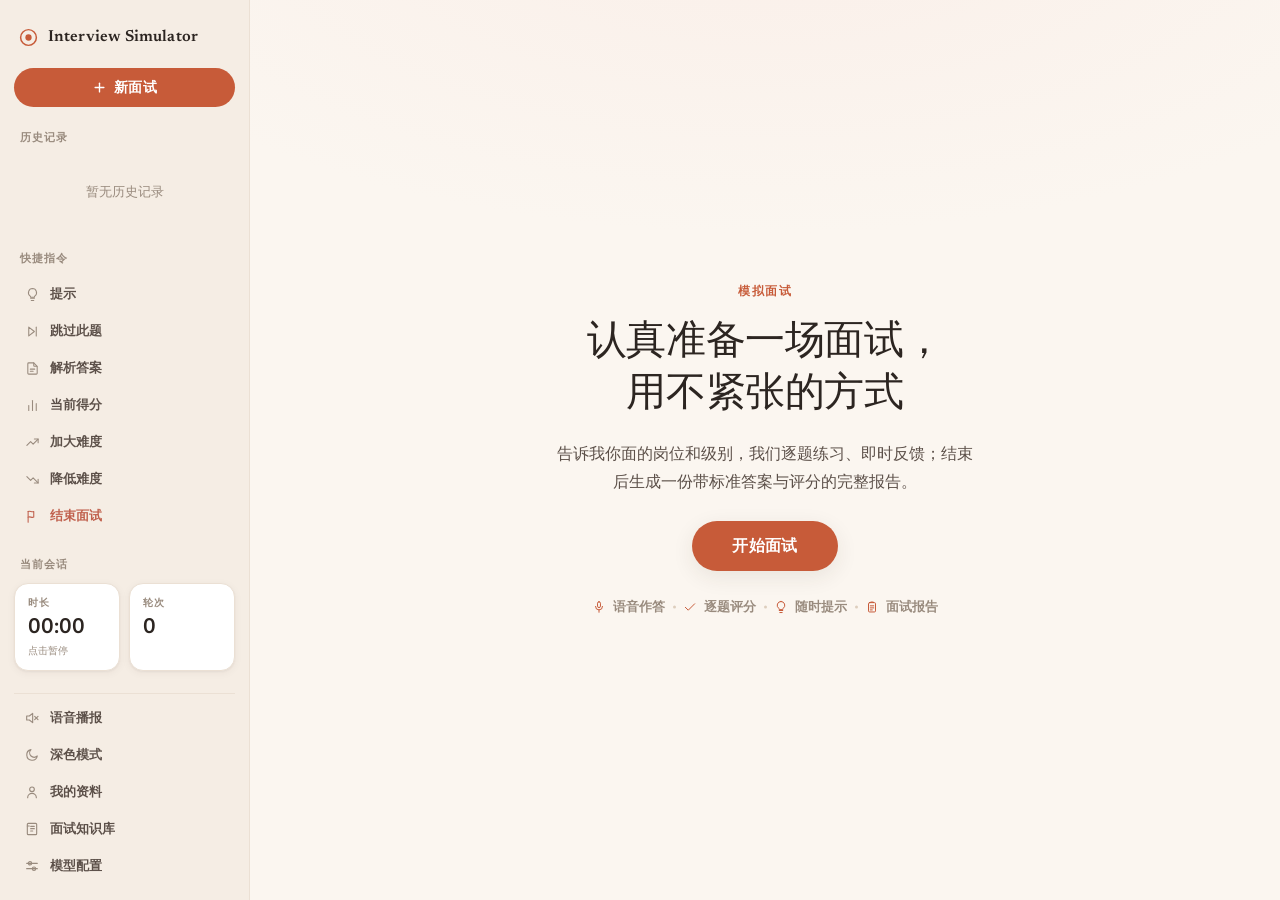
==== commit b78164a1: "checkpoint: 保存工作区未提交的 WIP（简历/JD 出题、对话/计时修复、前端调整） 后台会话即将在独立 worktree 上重做前端，先把工作区里未提交的改动 落到当前功能分支，避免丢失" ====
--- a/frontend/index.html
+++ b/frontend/index.html
@@ -108,6 +108,10 @@
       <button class="toggle-btn" onclick="openProfile()">
         <svg class="ic" viewBox="0 0 24 24" fill="none" stroke="currentColor" stroke-linecap="round" stroke-linejoin="round"><circle cx="12" cy="8" r="3.5"/><path d="M5.5 20.5a6.5 6.5 0 0 1 13 0"/></svg>
         <span>我的资料</span>
+      </button>
+      <button class="toggle-btn" onclick="openKB()">
+        <svg class="ic" viewBox="0 0 24 24" fill="none" stroke="currentColor" stroke-linecap="round" stroke-linejoin="round"><rect x="5" y="3.5" width="14" height="17" rx="1.5"/><line x1="5" y1="7.5" x2="8" y2="7.5"/><line x1="10" y1="8" x2="15.5" y2="8"/><line x1="10" y1="11.5" x2="15.5" y2="11.5"/><line x1="10" y1="15" x2="13" y2="15"/></svg>
+        <span>面试知识库</span>
       </button>
       <button class="toggle-btn" onclick="openSettings()">
         <svg class="ic" viewBox="0 0 24 24" fill="none" stroke="currentColor" stroke-linecap="round"><line x1="4" y1="8" x2="20" y2="8"/><line x1="4" y1="16" x2="20" y2="16"/><circle cx="9" cy="8" r="2.5"/><circle cx="15" cy="16" r="2.5"/></svg>
@@ -320,6 +324,33 @@
   </div>
 </div>
 
+<!-- ── Interview Knowledge Base ── -->
+<div class="overlay" id="kb-overlay">
+  <div class="settings-panel kb-panel">
+    <div class="settings-header">
+      <h3>面试知识库</h3>
+      <button class="settings-close" onclick="closeKB()">
+        <svg class="ic" viewBox="0 0 24 24" fill="none" stroke="currentColor" stroke-linecap="round"><line x1="6" y1="6" x2="18" y2="18"/><line x1="6" y1="18" x2="18" y2="6"/></svg>
+      </button>
+    </div>
+    <div class="settings-body">
+      <p class="kb-intro">导入你自己整理的真实面试题（<code>.md</code> / <code>.docx</code>）。面试时会参考这些题的风格出新题，偶尔原样重问一道。</p>
+
+      <label class="kb-drop">
+        <input type="file" id="kb-file" accept=".md,.markdown,.docx" onchange="uploadKB()" hidden />
+        <svg class="ic" viewBox="0 0 24 24" fill="none" stroke="currentColor" stroke-linecap="round" stroke-linejoin="round"><path d="M7 18a4 4 0 0 1-.5-8 6 6 0 0 1 11.5 1.5 3.5 3.5 0 0 1-.4 6.9"/><polyline points="9.5 13 12 10.5 14.5 13"/><line x1="12" y1="10.5" x2="12" y2="17.5"/></svg>
+        <span class="kb-drop-main">选择文件上传</span>
+        <span class="kb-drop-sub">AI 会自动把整篇拆成一条条题目</span>
+      </label>
+      <div class="settings-status" id="kb-status"></div>
+
+      <div class="kb-filter" id="kb-filter" hidden></div>
+      <div class="kb-list" id="kb-list"></div>
+      <div class="kb-pager" id="kb-pager" hidden></div>
+    </div>
+  </div>
+</div>
+
 <script src="marked.min.js"></script>
 <script src="app.js"></script>
 </body>
--- a/frontend/style.css
+++ b/frontend/style.css
@@ -613,6 +613,88 @@
 }
 .start-close:hover { color: var(--ink-soft); }
 
+/* ── Interview Knowledge Base ──────────────────── */
+.kb-panel { width: 560px; }
+.kb-intro { font-size: 12.5px; color: var(--ink-soft); line-height: 1.7; }
+.kb-intro code {
+  font-family: var(--mono); font-size: 11.5px; background: var(--surface-sunken);
+  border: 1px solid var(--line); border-radius: 5px; padding: 1px 5px;
+}
+
+.kb-drop {
+  display: flex; flex-direction: column; align-items: center; gap: 5px;
+  padding: 22px 16px; border: 1.5px dashed var(--line-strong); border-radius: var(--radius-md);
+  background: var(--surface-sunken); cursor: pointer; text-align: center;
+  transition: border-color .18s ease, background .18s ease;
+}
+.kb-drop:hover { border-color: var(--clay); background: var(--clay-wash); }
+.kb-drop .ic { width: 22px; height: 22px; color: var(--clay); margin-bottom: 2px; }
+.kb-drop-main { font-size: 13.5px; font-weight: 700; color: var(--ink); }
+.kb-drop-sub { font-size: 11.5px; color: var(--ink-faint); }
+
+/* category filter */
+.kb-filter { display: flex; flex-wrap: wrap; gap: 7px; }
+.kb-chip {
+  padding: 5px 12px; border: 1px solid var(--line-strong); border-radius: var(--radius-full);
+  background: var(--surface); color: var(--ink-soft);
+  font-size: 12px; font-weight: 600; cursor: pointer;
+  transition: background .15s ease, border-color .15s ease, color .15s ease;
+}
+.kb-chip:hover { background: var(--clay-wash); border-color: var(--clay); color: var(--clay); }
+.kb-chip.active { background: var(--clay-tint); border-color: var(--clay); color: var(--clay); font-weight: 700; }
+.kb-chip .kb-chip-n {
+  margin-left: 5px; font-size: 10.5px; font-weight: 700; opacity: .65;
+  font-variant-numeric: tabular-nums;
+}
+
+/* question list */
+.kb-list { display: flex; flex-direction: column; gap: 8px; min-height: 60px; }
+.kb-item {
+  position: relative; border: 1px solid var(--line); border-radius: var(--radius-md);
+  padding: 13px 40px 13px 15px; background: var(--surface); box-shadow: var(--shadow-sm);
+}
+.kb-item-q { font-size: 13.5px; line-height: 1.6; color: var(--ink); text-wrap: pretty; }
+.kb-item-meta {
+  display: flex; flex-wrap: wrap; align-items: center; gap: 8px;
+  margin-top: 7px; font-size: 11px; color: var(--ink-faint);
+}
+.kb-item-tag {
+  font-weight: 700; color: var(--clay); background: var(--clay-tint);
+  border-radius: var(--radius-full); padding: 1px 8px; letter-spacing: .2px;
+}
+.kb-item-meta .kb-dot { width: 3px; height: 3px; border-radius: 50%; background: var(--line-strong); }
+.kb-item-del {
+  position: absolute; top: 10px; right: 8px; width: 24px; height: 24px;
+  display: flex; align-items: center; justify-content: center;
+  border: none; background: transparent; color: var(--ink-faint);
+  border-radius: var(--radius-sm); opacity: 0; transition: opacity .15s ease, background .15s ease, color .15s ease;
+}
+.kb-item:hover .kb-item-del { opacity: 1; }
+.kb-item-del .ic { width: 15px; height: 15px; }
+.kb-item-del:hover { background: var(--coral-warn-tint); color: var(--coral-warn); }
+.kb-item-raw { border-style: dashed; border-color: var(--amber); }
+.kb-item-raw .kb-item-tag { color: var(--amber); background: color-mix(in srgb, var(--amber) 14%, transparent); }
+
+.kb-empty {
+  font-size: 12.5px; color: var(--ink-faint); text-align: center;
+  padding: 28px 16px; line-height: 1.8;
+}
+
+/* pager */
+.kb-pager {
+  display: flex; align-items: center; justify-content: space-between;
+  font-size: 12px; color: var(--ink-faint); padding-top: 2px;
+}
+.kb-pager-btns { display: flex; gap: 6px; }
+.kb-pager button {
+  display: flex; align-items: center; justify-content: center;
+  width: 28px; height: 28px; border: 1px solid var(--line-strong); border-radius: var(--radius-sm);
+  background: var(--surface); color: var(--ink-soft); transition: background .15s ease, border-color .15s ease;
+}
+.kb-pager button .ic { width: 14px; height: 14px; }
+.kb-pager button:hover:not(:disabled) { background: var(--clay-wash); border-color: var(--clay); color: var(--clay); }
+.kb-pager button:disabled { opacity: .4; cursor: not-allowed; }
+
 /* ── Responsive ────────────────────────────────── */
 @media (max-width: 760px) {
   .sidebar { display: none; }
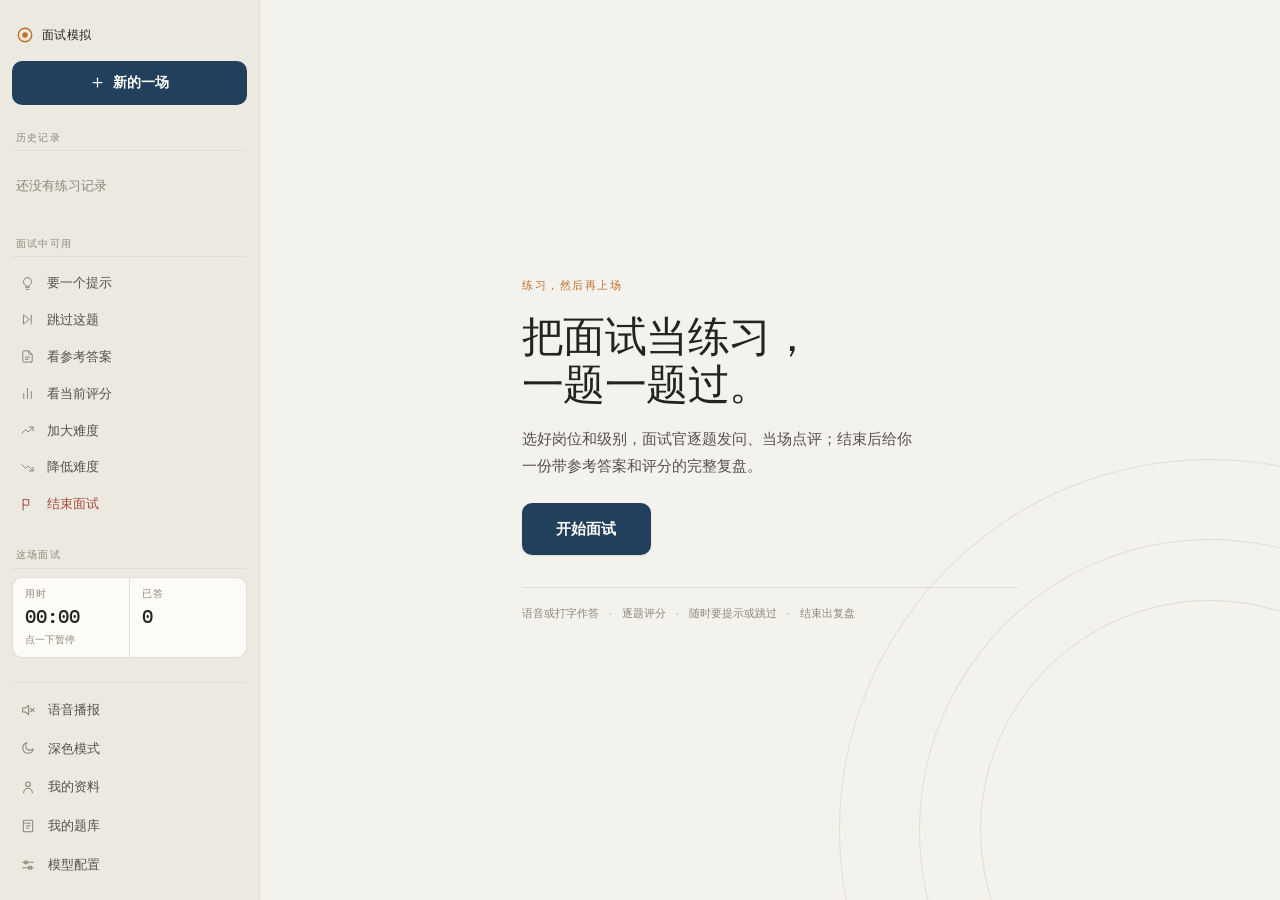
==== commit fa4766e5: "前端全量重设计：The Booth（蓝墨 + 琥珀信号灯） 跑五步 skill 流水线（copywriting / ui-ux-pro-max / imagegen-frontend-web 文字版 " ====
--- a/frontend/index.html
+++ b/frontend/index.html
@@ -3,10 +3,10 @@
 <head>
   <meta charset="UTF-8" />
   <meta name="viewport" content="width=device-width, initial-scale=1.0" />
-  <title>Interview Simulator</title>
+  <title>面试模拟练习</title>
   <link rel="preconnect" href="https://fonts.googleapis.com" />
   <link rel="preconnect" href="https://fonts.gstatic.com" crossorigin />
-  <link href="https://fonts.googleapis.com/css2?family=Newsreader:ital,opsz,wght@0,6..72,400;0,6..72,500;0,6..72,600;1,6..72,400&family=Nunito:wght@400;500;600;700;800&display=swap" rel="stylesheet" />
+  <link href="https://fonts.googleapis.com/css2?family=Fraunces:opsz,wght@9..144,400;9..144,500;9..144,600&family=IBM+Plex+Mono:wght@400;500;600&family=IBM+Plex+Sans:wght@400;500;600;700&display=swap" rel="stylesheet" />
   <link rel="stylesheet" href="style.css" />
 </head>
 <body>
@@ -21,11 +21,11 @@
             <circle cx="12" cy="12" r="9" /><circle cx="12" cy="12" r="3.6" fill="currentColor" stroke="none" />
           </svg>
         </span>
-        <span class="logo-text">Interview Simulator</span>
+        <span class="logo-text">面试模拟</span>
       </div>
       <button class="new-session-btn" onclick="newSession()">
         <svg class="ic" viewBox="0 0 24 24" fill="none" stroke="currentColor" stroke-linecap="round"><line x1="12" y1="5" x2="12" y2="19"/><line x1="5" y1="12" x2="19" y2="12"/></svg>
-        新面试
+        新的一场
       </button>
     </div>
 
@@ -33,29 +33,29 @@
     <div class="sidebar-section history-section">
       <div class="section-label">历史记录</div>
       <div class="session-list" id="session-list">
-        <div class="session-empty">暂无历史记录</div>
+        <div class="session-empty">还没有练习记录</div>
       </div>
     </div>
 
     <!-- Commands -->
     <div class="sidebar-section">
-      <div class="section-label">快捷指令</div>
+      <div class="section-label">面试中可用</div>
       <div class="commands">
         <button class="cmd-btn" onclick="sendCommand('hint')">
           <svg class="ic" viewBox="0 0 24 24" fill="none" stroke="currentColor" stroke-linecap="round" stroke-linejoin="round"><path d="M9 18h6"/><path d="M10 21.5h4"/><path d="M12 2.5a6.5 6.5 0 0 0-4 11.6c.6.5 1 1.2 1 2.4h6c0-1.2.4-1.9 1-2.4A6.5 6.5 0 0 0 12 2.5Z"/></svg>
-          提示
+          要一个提示
         </button>
         <button class="cmd-btn" onclick="sendCommand('skip')">
           <svg class="ic" viewBox="0 0 24 24" fill="none" stroke="currentColor" stroke-linecap="round" stroke-linejoin="round"><polygon points="6 5 15 12 6 19"/><line x1="18" y1="5" x2="18" y2="19"/></svg>
-          跳过此题
+          跳过这题
         </button>
         <button class="cmd-btn" onclick="sendCommand('explain')">
           <svg class="ic" viewBox="0 0 24 24" fill="none" stroke="currentColor" stroke-linecap="round" stroke-linejoin="round"><path d="M14 3v4.5a1 1 0 0 0 1 1H19"/><path d="M18 21H6a1.5 1.5 0 0 1-1.5-1.5v-15A1.5 1.5 0 0 1 6 3h8l5.5 5.5V19.5A1.5 1.5 0 0 1 18 21Z"/><line x1="8.5" y1="13" x2="15.5" y2="13"/><line x1="8.5" y1="16.5" x2="13" y2="16.5"/></svg>
-          解析答案
+          看参考答案
         </button>
         <button class="cmd-btn" onclick="sendCommand('score')">
           <svg class="ic" viewBox="0 0 24 24" fill="none" stroke="currentColor" stroke-linecap="round"><line x1="6" y1="20" x2="6" y2="12"/><line x1="12" y1="20" x2="12" y2="4"/><line x1="18" y1="20" x2="18" y2="9"/></svg>
-          当前得分
+          看当前评分
         </button>
         <button class="cmd-btn" onclick="sendCommand('harder')">
           <svg class="ic" viewBox="0 0 24 24" fill="none" stroke="currentColor" stroke-linecap="round" stroke-linejoin="round"><polyline points="3 16.5 9 10.5 13 14.5 21 6.5"/><polyline points="15 6.5 21 6.5 21 12.5"/></svg>
@@ -74,17 +74,17 @@
 
     <!-- Stats -->
     <div class="sidebar-section">
-      <div class="section-label">当前会话</div>
+      <div class="section-label">这场面试</div>
       <div class="session-stats">
-        <div class="stat-card timer-card" onclick="togglePause()" title="点击暂停 / 继续计时">
+        <div class="stat-card timer-card" onclick="togglePause()" title="点一下暂停 / 继续计时">
           <div class="stat-label">
-            时长<span class="pause-badge" id="pause-badge">暂停中</span>
+            用时<span class="pause-badge" id="pause-badge">已暂停</span>
           </div>
           <div class="stat-value" id="timer">00:00</div>
-          <div class="pause-hint" id="pause-hint">点击暂停</div>
+          <div class="pause-hint" id="pause-hint">点一下暂停</div>
         </div>
         <div class="stat-card">
-          <div class="stat-label">轮次</div>
+          <div class="stat-label">已答</div>
           <div class="stat-value" id="turn-count">0</div>
         </div>
       </div>
@@ -111,7 +111,7 @@
       </button>
       <button class="toggle-btn" onclick="openKB()">
         <svg class="ic" viewBox="0 0 24 24" fill="none" stroke="currentColor" stroke-linecap="round" stroke-linejoin="round"><rect x="5" y="3.5" width="14" height="17" rx="1.5"/><line x1="5" y1="7.5" x2="8" y2="7.5"/><line x1="10" y1="8" x2="15.5" y2="8"/><line x1="10" y1="11.5" x2="15.5" y2="11.5"/><line x1="10" y1="15" x2="13" y2="15"/></svg>
-        <span>面试知识库</span>
+        <span>我的题库</span>
       </button>
       <button class="toggle-btn" onclick="openSettings()">
         <svg class="ic" viewBox="0 0 24 24" fill="none" stroke="currentColor" stroke-linecap="round"><line x1="4" y1="8" x2="20" y2="8"/><line x1="4" y1="16" x2="20" y2="16"/><circle cx="9" cy="8" r="2.5"/><circle cx="15" cy="16" r="2.5"/></svg>
@@ -122,19 +122,20 @@
 
   <!-- ── Main Chat ── -->
   <main class="chat-main">
+    <div class="status-rail" aria-hidden="true"></div>
 
     <!-- Welcome -->
     <div class="welcome-screen" id="welcome-screen">
       <div class="welcome-card">
-        <div class="welcome-overline">模拟面试</div>
-        <h1>认真准备一场面试，<br/>用不紧张的方式</h1>
-        <p>告诉我你面的岗位和级别，我们逐题练习、即时反馈；结束后生成一份带标准答案与评分的完整报告。</p>
+        <div class="welcome-overline">练习，然后再上场</div>
+        <h1>把面试当练习，<br/>一题一题过。</h1>
+        <p>选好岗位和级别，面试官逐题发问、当场点评；结束后给你一份带参考答案和评分的完整复盘。</p>
         <button class="start-btn" onclick="openStartConfirm()">开始面试</button>
         <div class="welcome-tags">
-          <span><svg class="ic" viewBox="0 0 24 24" fill="none" stroke="currentColor" stroke-linecap="round" stroke-linejoin="round"><path d="M12 3a2.5 2.5 0 0 0-2.5 2.5v5a2.5 2.5 0 0 0 5 0v-5A2.5 2.5 0 0 0 12 3Z"/><path d="M6 11a6 6 0 0 0 12 0"/><line x1="12" y1="17" x2="12" y2="21"/></svg>语音作答</span>
-          <span><svg class="ic" viewBox="0 0 24 24" fill="none" stroke="currentColor" stroke-linecap="round" stroke-linejoin="round"><polyline points="4 12.5 9 17.5 20 6.5"/></svg>逐题评分</span>
-          <span><svg class="ic" viewBox="0 0 24 24" fill="none" stroke="currentColor" stroke-linecap="round" stroke-linejoin="round"><path d="M9 18h6"/><path d="M10 21.5h4"/><path d="M12 2.5a6.5 6.5 0 0 0-4 11.6c.6.5 1 1.2 1 2.4h6c0-1.2.4-1.9 1-2.4A6.5 6.5 0 0 0 12 2.5Z"/></svg>随时提示</span>
-          <span><svg class="ic" viewBox="0 0 24 24" fill="none" stroke="currentColor" stroke-linecap="round" stroke-linejoin="round"><rect x="6" y="4.5" width="12" height="16" rx="1.8"/><path d="M9.5 4.5V3.5h5v1"/><line x1="9" y1="10" x2="15" y2="10"/><line x1="9" y1="13.5" x2="15" y2="13.5"/><line x1="9" y1="17" x2="12.5" y2="17"/></svg>面试报告</span>
+          <span>语音或打字作答</span>
+          <span>逐题评分</span>
+          <span>随时要提示或跳过</span>
+          <span>结束出复盘</span>
         </div>
       </div>
     </div>
@@ -146,21 +147,21 @@
 
     <!-- Ended bar (shows after interview ends) -->
     <div class="ended-bar" id="ended-bar">
-      <span>面试已结束</span>
+      <span>这场面试结束了</span>
       <button class="ended-report-btn" id="rpt-gen-btn" onclick="openReport()">
         <svg class="ic" viewBox="0 0 24 24" fill="none" stroke="currentColor" stroke-linecap="round" stroke-linejoin="round"><rect x="6" y="4.5" width="12" height="16" rx="1.8"/><path d="M9.5 4.5V3.5h5v1"/><line x1="9" y1="10" x2="15" y2="10"/><line x1="9" y1="13.5" x2="15" y2="13.5"/><line x1="9" y1="17" x2="12.5" y2="17"/></svg>
-        生成面试报告
+        生成复盘报告
       </button>
     </div>
 
     <!-- Input -->
     <div class="input-area" id="input-area">
       <div class="voice-indicator" id="voice-indicator">
-        <span class="voice-dot"></span>正在聆听...
+        <span class="voice-dot"></span>正在听你说
       </div>
       <div class="input-box">
         <textarea id="input"
-          placeholder="输入回答，或点击麦克风使用语音（Shift+Enter 换行）"
+          placeholder="写下你的回答，或点麦克风口述"
           rows="1"
           onkeydown="handleKeydown(event)"
           oninput="autoResize(this)"></textarea>
@@ -181,7 +182,7 @@
           </button>
         </div>
       </div>
-      <div class="input-hint">Enter 发送 · Shift+Enter 换行</div>
+      <div class="input-hint">Enter 发送 · Shift + Enter 换行</div>
     </div>
   </main>
 </div>
@@ -192,7 +193,7 @@
     <div class="report-header">
       <div class="report-hd-left">
         <svg class="ic" viewBox="0 0 24 24" fill="none" stroke="currentColor" stroke-linecap="round" stroke-linejoin="round"><rect x="6" y="4.5" width="12" height="16" rx="1.8"/><path d="M9.5 4.5V3.5h5v1"/><line x1="9" y1="10" x2="15" y2="10"/><line x1="9" y1="13.5" x2="15" y2="13.5"/><line x1="9" y1="17" x2="12.5" y2="17"/></svg>
-        <h2>面试报告</h2>
+        <h2>面试复盘</h2>
       </div>
       <div class="report-hd-right">
         <button class="rpt-btn" id="rpt-dl-btn" onclick="downloadReport()">
@@ -208,7 +209,7 @@
     <div class="report-body" id="report-body">
       <div class="rpt-loading" id="rpt-loading">
         <div class="rpt-spinner"></div>
-        <p>AI 正在生成报告，请稍候...</p>
+        <p>正在整理这场面试的复盘</p>
       </div>
     </div>
   </div>
@@ -224,7 +225,7 @@
       </button>
     </div>
     <div class="settings-body">
-      <div class="preset-label">快速选择厂商</div>
+      <div class="preset-label">选择服务商</div>
       <div class="presets">
         <button class="preset-btn" onclick="applyPreset('deepseek')">DeepSeek</button>
         <button class="preset-btn" onclick="applyPreset('qianwen')">千问</button>
@@ -247,7 +248,7 @@
       </div>
       <div class="settings-note" id="settings-note"></div>
       <div class="settings-actions">
-        <button class="settings-save" onclick="saveSettings()">保存配置</button>
+        <button class="settings-save" onclick="saveSettings()">保存</button>
         <button class="settings-reset" onclick="resetSettings()">恢复默认</button>
       </div>
       <div class="settings-status" id="settings-status"></div>
@@ -266,27 +267,27 @@
     </div>
     <div class="settings-body">
       <div class="profile-section">
-        <div class="preset-label">简历（PDF / Word / txt，只保留最新一份）</div>
+        <div class="preset-label">简历 · 只留最新一份（PDF / Word / txt）</div>
         <div class="resume-current" id="resume-current">
           <span class="resume-empty">还没上传简历</span>
         </div>
         <label class="resume-upload-btn">
           <input type="file" id="resume-file" accept=".pdf,.docx,.txt,.md" onchange="uploadResume()" hidden />
-          选择文件上传
+          选择文件
         </label>
         <div class="settings-status" id="resume-status"></div>
       </div>
 
       <div class="profile-section">
-        <div class="preset-label">岗位 JD（可保存多条）</div>
+        <div class="preset-label">岗位 JD · 可存多条</div>
         <div class="form-group">
-          <input type="text" id="jd-title" placeholder="岗位名称，如：后端开发工程师" />
+          <input type="text" id="jd-title" placeholder="岗位名称，例如「后端开发工程师」" />
         </div>
         <div class="form-group">
-          <textarea id="jd-text" class="jd-textarea" rows="5" placeholder="把岗位描述粘贴到这里…"></textarea>
+          <textarea id="jd-text" class="jd-textarea" rows="5" placeholder="把岗位描述粘到这里"></textarea>
         </div>
         <div class="settings-actions">
-          <button class="settings-save" onclick="saveJD()">保存这条 JD</button>
+          <button class="settings-save" onclick="saveJD()">保存 JD</button>
         </div>
         <div class="settings-status" id="jd-status"></div>
         <div class="jd-list" id="jd-list"></div>
@@ -298,14 +299,14 @@
 <!-- ── Start Interview Confirm ── -->
 <div class="overlay" id="start-overlay">
   <div class="start-card">
-    <h3>准备开始面试</h3>
-    <p class="start-sub">挑一份要参考的资料，面试官会优先围绕它出题；不选也可以直接开始。</p>
+    <h3>开始前，选一份参考资料</h3>
+    <p class="start-sub">面试官会优先围绕你选的简历或 JD 出题。不选也行，直接用通用题库。</p>
 
     <div class="start-field">
       <span class="start-field-label">简历</span>
       <label class="start-check">
         <input type="checkbox" id="start-use-resume" />
-        <span id="start-resume-name">未上传简历</span>
+        <span id="start-resume-name">还没上传简历</span>
       </label>
     </div>
 
@@ -317,8 +318,8 @@
     </div>
 
     <div class="start-actions">
-      <button class="settings-save" onclick="confirmStart(false)">按资料开始面试</button>
-      <button class="settings-reset" onclick="confirmStart(true)">通用模式开始</button>
+      <button class="settings-save" onclick="confirmStart(false)">按所选资料开始</button>
+      <button class="settings-reset" onclick="confirmStart(true)">用通用题库开始</button>
     </div>
     <button class="start-close" onclick="closeStartConfirm()">取消</button>
   </div>
@@ -328,19 +329,19 @@
 <div class="overlay" id="kb-overlay">
   <div class="settings-panel kb-panel">
     <div class="settings-header">
-      <h3>面试知识库</h3>
+      <h3>我的题库</h3>
       <button class="settings-close" onclick="closeKB()">
         <svg class="ic" viewBox="0 0 24 24" fill="none" stroke="currentColor" stroke-linecap="round"><line x1="6" y1="6" x2="18" y2="18"/><line x1="6" y1="18" x2="18" y2="6"/></svg>
       </button>
     </div>
     <div class="settings-body">
-      <p class="kb-intro">导入你自己整理的真实面试题（<code>.md</code> / <code>.docx</code>）。面试时会参考这些题的风格出新题，偶尔原样重问一道。</p>
+      <p class="kb-intro">传一份你自己整理的面试题（<code>.md</code> / <code>.docx</code>）。练习时面试官会照这些题的风格出新题，偶尔原样重问一道。</p>
 
       <label class="kb-drop">
         <input type="file" id="kb-file" accept=".md,.markdown,.docx" onchange="uploadKB()" hidden />
         <svg class="ic" viewBox="0 0 24 24" fill="none" stroke="currentColor" stroke-linecap="round" stroke-linejoin="round"><path d="M7 18a4 4 0 0 1-.5-8 6 6 0 0 1 11.5 1.5 3.5 3.5 0 0 1-.4 6.9"/><polyline points="9.5 13 12 10.5 14.5 13"/><line x1="12" y1="10.5" x2="12" y2="17.5"/></svg>
-        <span class="kb-drop-main">选择文件上传</span>
-        <span class="kb-drop-sub">AI 会自动把整篇拆成一条条题目</span>
+        <span class="kb-drop-main">选择文件</span>
+        <span class="kb-drop-sub">会自动把整篇拆成一条条题</span>
       </label>
       <div class="settings-status" id="kb-status"></div>
 
--- a/frontend/style.css
+++ b/frontend/style.css
@@ -1,144 +1,144 @@
-/* ═══════════════════════════════════════════════════════════════════
-   Interview Simulator — "Warm Editorial Coach"
-   衬线标题的人味 + 无衬线正文的专业 + 赤陶暖色 + 编辑级留白
-   设计方向见 ../design/direction-approved.md
-   注：app.js 依赖的所有 id / class 均保留，此处只换视觉。
-   ═══════════════════════════════════════════════════════════════════ */
-
-/* ── Design Tokens ─────────────────────────────── */
+/* Hallmark · macrostructure: app-shell (component-scope) · genre: modern-minimal
+ * tone: focused / studio / composed · anchor hue: cool (ink-blue ~215°) + warm signal (ember ~30°)
+ * pre-emit critique: P4 H4 E4 S4 R5 V4
+ * ───────────────────────────────────────────────────────────────
+ * Interview Simulator — "The Booth"
+ * 录音棚：坐下 · 指示灯亮 · 你表现 · 回放这盘带子。
+ * 蓝墨 = 结构/动作/信任；琥珀 = 进行中/实时（绝不做普通装饰）。
+ * Fraunces(标题, roman) + IBM Plex Sans(正文/UI) + IBM Plex Mono(数据/标签).
+ * 设计依据：../design/redesign-2026-08-29/BRIEF.md
+ * app.js / index.html 依赖的所有 id / class 全部保留，仅换视觉。
+ * ─────────────────────────────────────────────────────────────── */
+
+/* ── Tokens ─────────────────────────────────────── */
 :root {
-  /* 纸面中性色 —— 暖，不冷 */
-  --paper:          #FBF6F0;   /* 页面底：暖白纸 */
-  --surface:        #FFFFFF;   /* 卡片 / 浮层 */
-  --surface-sunken: #F5EDE4;   /* 侧栏 / 内嵌区 */
-  --ink:            #2C2521;   /* 标题 / 主文：暖近黑 */
-  --ink-soft:       #5C5049;   /* 正文 */
-  --ink-faint:      #998B7E;   /* 注释 / 占位 */
-  --line:           #EBE0D4;   /* 发丝分隔线 */
-  --line-strong:    #DDCEBD;
-
-  /* 主色 —— 赤陶，比原珊瑚更沉、可当文字色 */
-  --clay:           #C75B39;
-  --clay-hover:     #B24E30;
-  --clay-tint:      #F3E3DB;   /* 活动态 / 柔填充 */
-  --clay-wash:      #FAEFE9;   /* hover 底 */
-
-  /* 状态色 —— 柔和 */
-  --sage:           #6E9E76;   /* 正向 */
-  --sage-tint:      #E7EFE4;
-  --amber:          #C2872F;   /* 温和提醒 */
-  --coral-warn:     #C0604D;   /* 破坏性操作，不用刺眼纯红 */
-  --coral-warn-tint:#F6E4DF;
-
-  /* 圆角 —— 圆润但克制 */
-  --radius-sm:   9px;
-  --radius-md:   14px;
-  --radius-lg:   20px;
-  --radius-full: 999px;
-  --radius:      16px;
-
-  /* 阴影 —— 暖调、弥散 */
-  --shadow-sm: 0 1px 2px rgba(60,42,30,.05), 0 2px 8px rgba(60,42,30,.05);
-  --shadow-md: 0 6px 22px rgba(60,42,30,.09);
-  --shadow-lg: 0 26px 64px rgba(44,30,20,.20);
-
-  /* 字体 */
-  --font:         'Nunito', -apple-system, BlinkMacSystemFont, 'PingFang SC', 'Microsoft YaHei', sans-serif;
-  --font-display: 'Newsreader', 'Iowan Old Style', 'Songti SC', Georgia, serif;
-  --mono:         'SF Mono', 'Consolas', 'Fira Code', monospace;
-
-  --sidebar-w: 250px;
-
-  /* ── 兼容别名（app.js 与既有选择器使用，勿删）─── */
-  --color-primary:        var(--clay);
-  --color-primary-hover:  var(--clay-hover);
-  --color-primary-light:  var(--clay-tint);
-  --color-accent:         var(--amber);
-  --color-bg:             var(--paper);
-  --color-surface:        var(--surface);
-  --color-border:         var(--line);
-  --color-text-primary:   var(--ink);
-  --color-text-secondary: var(--ink-soft);
-  --color-success:        var(--sage);
-  --color-warning:        var(--amber);
-  --color-error:          var(--coral-warn);
-
-  --accent:       var(--clay);
-  --accent-hover: var(--clay-hover);
-  --accent-soft:  var(--clay-tint);
-  --danger:       var(--coral-warn);
-  --danger-soft:  var(--coral-warn-tint);
-  --green:        var(--sage);
-  --warning:      var(--amber);
-
-  --bg:         var(--paper);
-  --bg-sidebar: var(--surface-sunken);
-  --bg-user:    var(--clay-tint);
-  --bg-input:   var(--surface-sunken);
-  --bg-hover:   var(--clay-wash);
-  --border:     var(--line);
-  --text:       var(--ink);
-  --text-sub:   var(--ink-soft);
-  --text-muted: var(--ink-faint);
-}
-
-[data-theme="dark"] {
-  --paper:          #211C19;
-  --surface:        #2B2420;
-  --surface-sunken: #1A1512;
-  --ink:            #F2E9E0;
-  --ink-soft:       #CBBCAF;
-  --ink-faint:      #8B7C6F;
-  --line:           #3B322C;
-  --line-strong:    #4A403A;
-
-  --clay:           #E67D57;
-  --clay-hover:     #F08A64;
-  --clay-tint:      #3A2A22;
-  --clay-wash:      #2F241E;
-
-  --sage:           #85B08C;
-  --sage-tint:      #29332A;
-  --amber:          #D69A4A;
-  --coral-warn:     #D8836E;
-  --coral-warn-tint:#38251F;
-
-  --shadow-sm: 0 1px 2px rgba(0,0,0,.28), 0 2px 10px rgba(0,0,0,.24);
-  --shadow-md: 0 6px 22px rgba(0,0,0,.34);
-  --shadow-lg: 0 26px 64px rgba(0,0,0,.52);
+  /* neutrals — 暖纸灰 */
+  --paper:        #F4F2ED;
+  --surface:      #FCFBF8;
+  --sunken:       #ECE9E1;
+  --ink:          #242320;
+  --ink-soft:     #55514A;
+  --ink-faint:    #8E877A;
+  --line:         #E1DDD2;
+  --line-strong:  #D0CABB;
+
+  /* blue — 主色 */
+  --blue:         #22405C;
+  --blue-hover:   #2C5075;
+  --blue-tint:    #E4EAF0;
+  --blue-wash:    #EEF2F6;
+  --on-blue:      #FCFBF8;
+
+  /* ember — 信号色（进行中 / 实时 / 待处理） */
+  --ember:        #C2702A;
+  --ember-soft:   #D0842F;
+  --ember-tint:   #F5E7D8;
+
+  /* status */
+  --green:        #3C6E52;
+  --green-tint:   #E6EFE7;
+  --danger:       #A34B3C;
+  --danger-tint:  #F2E2DD;
+
+  /* type */
+  --font-display: 'Fraunces', 'Songti SC', 'Georgia', serif;
+  --font:         'IBM Plex Sans', -apple-system, BlinkMacSystemFont, 'PingFang SC', 'Microsoft YaHei', system-ui, sans-serif;
+  --mono:         'IBM Plex Mono', 'SF Mono', 'Consolas', 'Menlo', monospace;
+
+  /* space — 4pt */
+  --space-2xs: 4px;  --space-xs: 8px;  --space-sm: 12px;
+  --space-md: 16px;  --space-lg: 24px; --space-xl: 32px; --space-2xl: 48px;
+
+  /* radius — 克制 */
+  --radius-sm: 6px; --radius-md: 10px; --radius-lg: 16px; --radius-full: 999px;
+
+  /* shadow — 单层低扩散 */
+  --shadow-sm: 0 1px 2px rgba(30,32,38,.06), 0 1px 3px rgba(30,32,38,.04);
+  --shadow-md: 0 8px 28px rgba(28,32,40,.12);
+  --shadow-lg: 0 24px 60px rgba(20,24,32,.24);
+
+  /* motion */
+  --dur: 160ms;
+  --ease: cubic-bezier(.2, 0, 0, 1);
+
+  --sidebar-w: 260px;
+  --measure: 68ch;
+
+  /* ── app.js / 既有选择器别名（勿删）── */
+  --accent: var(--blue); --accent-hover: var(--blue-hover); --accent-soft: var(--blue-tint);
+  --danger-soft: var(--danger-tint);
+  --warning: var(--ember);
+  --color-primary: var(--blue); --color-primary-hover: var(--blue-hover); --color-primary-light: var(--blue-tint);
+  --color-accent: var(--ember); --color-bg: var(--paper); --color-surface: var(--surface); --color-border: var(--line);
+  --color-text-primary: var(--ink); --color-text-secondary: var(--ink-soft);
+  --color-success: var(--green); --color-warning: var(--ember); --color-error: var(--danger);
+  --bg: var(--paper); --bg-sidebar: var(--sunken); --bg-input: var(--sunken); --bg-hover: var(--blue-wash);
+  --border: var(--line); --text: var(--ink); --text-sub: var(--ink-soft); --text-muted: var(--ink-faint);
+}
+
+:root[data-theme="dark"] {
+  --paper:        #17181A;
+  --surface:      #212225;
+  --sunken:       #131416;
+  --ink:          #EDEBE6;
+  --ink-soft:     #B7B2A9;
+  --ink-faint:    #7C766B;
+  --line:         #2E2F31;
+  --line-strong:  #3C3D40;
+
+  --blue:         #7FA8CC;
+  --blue-hover:   #93B7D6;
+  --blue-tint:    #1E2A36;
+  --blue-wash:    #1A232D;
+  --on-blue:      #12181F;
+
+  --ember:        #D98A45;
+  --ember-soft:   #E0995A;
+  --ember-tint:   #33261A;
+
+  --green:        #7FB394;
+  --green-tint:   #1E2C24;
+  --danger:       #D08573;
+  --danger-tint:  #33231F;
+
+  --shadow-sm: 0 1px 2px rgba(0,0,0,.4);
+  --shadow-md: 0 8px 28px rgba(0,0,0,.45);
+  --shadow-lg: 0 24px 60px rgba(0,0,0,.6);
 }
 
 /* ── Reset ─────────────────────────────────────── */
 *, *::before, *::after { box-sizing: border-box; margin: 0; padding: 0; }
-html, body { height: 100%; overflow: hidden; }
+html, body { height: 100%; overflow: hidden; overflow-x: clip; }
 body {
   font-family: var(--font);
   background: var(--bg);
   color: var(--text);
   font-size: 15px;
-  line-height: 1.65;
+  line-height: 1.75;
   -webkit-font-smoothing: antialiased;
-  transition: background .25s ease, color .25s ease;
-}
-button { font-family: var(--font); cursor: pointer; color: inherit; }
-::selection { background: var(--clay-tint); color: var(--ink); }
+  text-rendering: optimizeLegibility;
+  transition: background var(--dur) var(--ease), color var(--dur) var(--ease);
+}
+button, input, textarea, select { font: inherit; color: inherit; }
+button { cursor: pointer; background: none; border: none; }
+::selection { background: var(--blue-tint); color: var(--ink); }
 
 :focus-visible {
-  outline: 2px solid var(--clay);
+  outline: 2px solid var(--blue);
   outline-offset: 2px;
-  border-radius: 4px;
+  border-radius: 3px;
 }
 
 @media (prefers-reduced-motion: reduce) {
   *, *::before, *::after {
     animation-duration: .001ms !important;
-    transition-duration: .001ms !important;
     animation-iteration-count: 1 !important;
+    transition-duration: 90ms !important;
   }
 }
 
-/* Shared line-icon sizing */
-.ic { width: 17px; height: 17px; flex-shrink: 0; stroke-width: 1.7; }
+/* shared line-icon */
+.ic { width: 17px; height: 17px; flex-shrink: 0; stroke-width: 1.6; }
 
 /* ── Layout ────────────────────────────────────── */
 .app { display: flex; height: 100vh; }
@@ -149,349 +149,382 @@
   background: var(--bg-sidebar);
   border-right: 1px solid var(--line);
   display: flex; flex-direction: column;
-  padding: 22px 14px 16px; gap: 22px; overflow: hidden;
-}
-.sidebar-top { display: flex; flex-direction: column; gap: 16px; }
-.logo { display: flex; align-items: center; gap: 9px; padding: 2px 4px; }
-.logo-icon { display: flex; color: var(--clay); }
-.logo-icon .ic { width: 21px; height: 21px; }
+  padding: var(--space-lg) var(--space-sm) var(--space-md);
+  gap: var(--space-lg); overflow: hidden;
+}
+.sidebar-top { display: flex; flex-direction: column; gap: var(--space-md); }
+.logo { display: flex; align-items: center; gap: var(--space-xs); padding: 0 var(--space-2xs); }
+.logo-icon { display: flex; color: var(--ember); }
+.logo-icon .ic { width: 18px; height: 18px; stroke-width: 1.8; }
 .logo-text {
-  font-family: var(--font-display);
-  font-size: 16px; font-weight: 600; letter-spacing: .1px;
+  font-family: var(--mono);
+  font-size: 12px; font-weight: 500; letter-spacing: .04em;
   color: var(--ink);
 }
 .new-session-btn {
-  display: flex; align-items: center; justify-content: center; gap: 7px;
-  width: 100%; padding: 10px; background: var(--clay); color: #fff;
-  border: none; border-radius: var(--radius-full);
-  font-size: 13.5px; font-weight: 700; letter-spacing: .2px;
-  transition: background .18s ease, transform .18s ease;
-}
-.new-session-btn .ic { width: 15px; height: 15px; stroke-width: 2.2; }
-.new-session-btn:hover { background: var(--clay-hover); transform: translateY(-1px); }
-
-/* Sections */
-.sidebar-section { display: flex; flex-direction: column; gap: 9px; }
+  display: flex; align-items: center; justify-content: center; gap: var(--space-xs);
+  width: 100%; padding: 10px; background: var(--blue); color: var(--on-blue);
+  border-radius: var(--radius-md);
+  font-size: 13.5px; font-weight: 600; letter-spacing: .01em;
+  transition: background var(--dur) var(--ease);
+}
+.new-session-btn .ic { width: 15px; height: 15px; stroke-width: 2; }
+.new-session-btn:hover { background: var(--blue-hover); }
+
+/* sections — 发丝线 + mono 极小标签，不用盒子 */
+.sidebar-section { display: flex; flex-direction: column; gap: var(--space-xs); }
 .section-label {
-  font-size: 10.5px; font-weight: 700; color: var(--ink-faint);
-  text-transform: uppercase; letter-spacing: .9px; padding: 0 6px;
-}
-
-/* History */
-.history-section { flex: 1; min-height: 0; gap: 8px; }
-.session-list { flex: 1; min-height: 0; overflow-y: auto; display: flex; flex-direction: column; gap: 2px; }
-.session-list::-webkit-scrollbar { width: 4px; }
+  font-family: var(--mono);
+  font-size: 10px; font-weight: 500; color: var(--ink-faint);
+  text-transform: uppercase; letter-spacing: .12em;
+  padding: 0 var(--space-2xs) var(--space-2xs);
+  border-bottom: 1px solid var(--line);
+}
+
+/* history */
+.history-section { flex: 1; min-height: 0; }
+.session-list { flex: 1; min-height: 0; overflow-y: auto; display: flex; flex-direction: column; gap: 1px; margin: 0 calc(-1 * var(--space-2xs)); padding: 0 var(--space-2xs); }
+.session-list::-webkit-scrollbar { width: 3px; }
 .session-list::-webkit-scrollbar-thumb { background: var(--line-strong); border-radius: 2px; }
-.session-empty { font-size: 12.5px; color: var(--ink-faint); text-align: center; padding: 26px 12px; line-height: 1.8; }
+.session-empty { font-size: 12.5px; color: var(--ink-faint); text-align: left; padding: var(--space-md) var(--space-2xs); line-height: 1.7; }
 .session-item {
-  position: relative; padding: 9px 12px 9px 14px;
+  position: relative; padding: var(--space-xs) var(--space-xs) var(--space-xs) var(--space-sm);
   border-radius: var(--radius-sm); cursor: pointer;
-  transition: background .15s ease; flex-shrink: 0;
+  transition: background var(--dur) var(--ease); flex-shrink: 0;
 }
 .session-item::before {
-  content: ''; position: absolute; left: 3px; top: 8px; bottom: 8px; width: 2.5px;
-  border-radius: 2px; background: transparent; transition: background .15s ease;
-}
-.session-item:hover { background: var(--clay-wash); }
-.session-item.active { background: var(--clay-tint); }
-.session-item.active::before { background: var(--clay); }
-.session-title { font-size: 12.5px; font-weight: 600; color: var(--ink); white-space: nowrap; overflow: hidden; text-overflow: ellipsis; padding-right: 18px; }
-.session-meta { font-size: 11px; color: var(--ink-faint); margin-top: 2px; }
+  content: ''; position: absolute; left: 2px; top: 9px; bottom: 9px; width: 2px;
+  border-radius: 2px; background: transparent; transition: background var(--dur) var(--ease);
+}
+.session-item:hover { background: var(--blue-wash); }
+.session-item.active { background: var(--blue-tint); }
+.session-item.active::before { background: var(--blue); }
+.session-title { font-size: 12.5px; font-weight: 500; color: var(--ink); white-space: nowrap; overflow: hidden; text-overflow: ellipsis; padding-right: 16px; }
+.session-meta { font-family: var(--mono); font-size: 10.5px; color: var(--ink-faint); margin-top: 2px; }
 .session-del {
-  position: absolute; right: 6px; top: 50%; transform: translateY(-50%);
-  width: 20px; height: 20px; border: none; background: none; color: var(--ink-faint);
+  position: absolute; right: 4px; top: 50%; transform: translateY(-50%);
+  width: 20px; height: 20px; color: var(--ink-faint);
   font-size: 15px; line-height: 1; border-radius: var(--radius-sm); display: none;
-  align-items: center; justify-content: center; padding: 0;
-}
-.session-item:hover .session-del { display: flex; }
-.session-del:hover { background: var(--coral-warn-tint); color: var(--coral-warn); }
-
-/* Commands */
+  align-items: center; justify-content: center;
+}
+.session-item:hover .session-del, .session-item:focus-within .session-del { display: flex; }
+.session-del:hover { background: var(--danger-tint); color: var(--danger); }
+
+/* commands */
 .commands { display: flex; flex-direction: column; gap: 1px; }
 .cmd-btn {
-  display: flex; align-items: center; gap: 10px;
-  width: 100%; padding: 8px 10px; background: transparent;
-  border: 1px solid transparent; border-radius: var(--radius-sm);
-  font-size: 12.5px; font-weight: 600; color: var(--ink-soft);
-  text-align: left; transition: background .14s ease, color .14s ease;
-}
-.cmd-btn .ic { width: 15px; height: 15px; color: var(--ink-faint); transition: color .14s ease; }
-.cmd-btn:hover { background: var(--clay-wash); color: var(--ink); }
-.cmd-btn:hover .ic { color: var(--clay); }
-.cmd-end { color: var(--coral-warn); }
-.cmd-end .ic { color: var(--coral-warn); }
-.cmd-end:hover { background: var(--coral-warn-tint); color: var(--coral-warn); }
-.cmd-end:hover .ic { color: var(--coral-warn); }
-
-/* Stats */
-.session-stats { display: flex; gap: 9px; }
-.stat-card {
-  flex: 1; background: var(--surface); border: 1px solid var(--line);
-  border-radius: var(--radius-md); padding: 11px 13px; box-shadow: var(--shadow-sm);
-}
+  display: flex; align-items: center; gap: var(--space-sm);
+  width: 100%; padding: 7px var(--space-xs); border-radius: var(--radius-sm);
+  font-size: 12.5px; font-weight: 500; color: var(--ink-soft);
+  text-align: left; transition: background var(--dur) var(--ease), color var(--dur) var(--ease);
+}
+.cmd-btn .ic { width: 15px; height: 15px; color: var(--ink-faint); transition: color var(--dur) var(--ease); }
+.cmd-btn:hover { background: var(--blue-wash); color: var(--ink); }
+.cmd-btn:hover .ic { color: var(--blue); }
+.cmd-end { color: var(--danger); }
+.cmd-end .ic { color: var(--danger); }
+.cmd-end:hover { background: var(--danger-tint); color: var(--danger); }
+.cmd-end:hover .ic { color: var(--danger); }
+
+/* stats — 横排读数器 */
+.session-stats { display: flex; gap: 1px; background: var(--line); border: 1px solid var(--line); border-radius: var(--radius-md); overflow: hidden; }
+.stat-card { flex: 1; background: var(--surface); padding: var(--space-xs) var(--space-sm); min-width: 0; }
 .stat-label {
-  font-size: 10px; color: var(--ink-faint); font-weight: 700;
-  text-transform: uppercase; letter-spacing: .6px;
-  display: flex; align-items: center; gap: 5px;
-}
-.stat-value { font-size: 21px; font-weight: 700; font-variant-numeric: tabular-nums; line-height: 1.25; color: var(--ink); margin-top: 2px; }
-
-.timer-card { cursor: pointer; transition: border-color .2s ease, transform .2s ease; }
-.timer-card:hover { border-color: var(--clay); transform: translateY(-1px); }
-.pause-hint { font-size: 10px; color: var(--ink-faint); margin-top: 3px; transition: color .2s ease; }
-.timer-card:hover .pause-hint { color: var(--clay); }
+  font-family: var(--mono); font-size: 9.5px; color: var(--ink-faint); font-weight: 500;
+  text-transform: uppercase; letter-spacing: .1em;
+  display: flex; align-items: center; gap: var(--space-2xs);
+}
+.stat-value { font-family: var(--mono); font-size: 19px; font-weight: 500; font-variant-numeric: tabular-nums; line-height: 1.3; color: var(--ink); margin-top: 2px; }
+
+.timer-card { cursor: pointer; transition: background var(--dur) var(--ease); }
+.timer-card:hover { background: var(--blue-wash); }
+.pause-hint { font-family: var(--mono); font-size: 9.5px; color: var(--ink-faint); margin-top: 3px; }
 .pause-badge {
-  display: none; font-size: 8.5px; font-weight: 700;
-  background: var(--sage-tint); color: var(--sage);
-  border-radius: var(--radius-full); padding: 1px 6px; letter-spacing: .3px;
-}
-.timer-card.paused { border-color: var(--amber); background: color-mix(in srgb, var(--amber) 6%, var(--surface)); }
-.timer-card.paused .stat-value { color: var(--amber); }
-.timer-card.paused .pause-badge { display: inline; background: color-mix(in srgb, var(--amber) 16%, transparent); color: var(--amber); }
-.timer-card.paused .pause-hint { color: var(--amber); }
-
-/* Footer */
-.sidebar-footer { margin-top: auto; display: flex; flex-direction: column; gap: 1px; padding-top: 6px; border-top: 1px solid var(--line); }
+  display: none; font-family: var(--mono); font-size: 8.5px; font-weight: 500;
+  background: var(--ember-tint); color: var(--ember);
+  border-radius: var(--radius-sm); padding: 1px 5px; letter-spacing: .04em;
+}
+/* live: 计时跑动 = 琥珀 */
+.app:has(#messages-wrap.visible):not(:has(#ended-bar.visible)) .timer-card .stat-value { color: var(--ember); }
+.timer-card.paused .stat-value { color: var(--ink-faint); }
+.timer-card.paused .pause-badge { display: inline-block; }
+.timer-card.paused .pause-hint { color: var(--ember); }
+
+/* footer utility */
+.sidebar-footer { margin-top: auto; display: flex; flex-direction: column; gap: 1px; padding-top: var(--space-xs); border-top: 1px solid var(--line); }
 .toggle-btn {
-  display: flex; align-items: center; gap: 10px; width: 100%;
-  padding: 9px 10px; background: transparent; border: none;
-  border-radius: var(--radius-sm); font-size: 12.5px; font-weight: 600;
-  color: var(--ink-soft); transition: background .14s ease, color .14s ease;
-}
-.toggle-btn .ic { width: 16px; height: 16px; color: var(--ink-faint); transition: color .14s ease; }
-.toggle-btn:hover { background: var(--clay-wash); color: var(--ink); }
+  display: flex; align-items: center; gap: var(--space-sm); width: 100%;
+  padding: 8px var(--space-xs); border-radius: var(--radius-sm);
+  font-size: 12.5px; font-weight: 500; color: var(--ink-soft);
+  transition: background var(--dur) var(--ease), color var(--dur) var(--ease);
+}
+.toggle-btn .ic { width: 16px; height: 16px; color: var(--ink-faint); transition: color var(--dur) var(--ease); }
+.toggle-btn:hover { background: var(--blue-wash); color: var(--ink); }
 .toggle-btn:hover .ic { color: var(--ink-soft); }
-.toggle-btn.active { color: var(--clay); }
-.toggle-btn.active .ic { color: var(--clay); }
-/* icon show / hide for stateful toggles (theme, tts) */
+.toggle-btn.active { color: var(--blue); }
+.toggle-btn.active .ic { color: var(--blue); }
 .toggle-btn .ic-on { display: none; }
 .toggle-btn.active .ic-on { display: block; }
 .toggle-btn.active .ic-off { display: none; }
 
 /* ═══ Chat Main ═════════════════════════════════ */
-.chat-main { flex: 1; display: flex; flex-direction: column; overflow: hidden; position: relative; background: var(--bg); }
+.chat-main { flex: 1; display: flex; flex-direction: column; overflow: hidden; position: relative; background: var(--bg); min-width: 0; }
+
+/* ── Signature: status rail ──────────────────────
+   聊天列左缘 3px 竖条，纯 CSS :has() 跟随会话状态，app.js 零改动。 */
+.status-rail { position: absolute; left: 0; top: 0; bottom: 0; width: 3px; background: transparent; z-index: 5; pointer-events: none; }
+.status-rail::after {
+  content: ''; position: absolute; left: 0; right: 0; top: 0; height: 44px;
+  background: var(--ember); opacity: 0;
+}
+.app:has(#messages-wrap.visible) .status-rail { background: var(--ember); }
+.app:has(#messages-wrap.visible) .status-rail::after { opacity: 1; animation: tally 2.8s ease-in-out infinite; }
+.app:has(.timer-card.paused) .status-rail { background: repeating-linear-gradient(var(--ember) 0 6px, transparent 6px 12px); }
+.app:has(.timer-card.paused) .status-rail::after { animation: none; opacity: 0; }
+.app:has(#ended-bar.visible) .status-rail { background: var(--blue); }
+.app:has(#ended-bar.visible) .status-rail::after { animation: none; opacity: 0; }
+@keyframes tally { 0%, 100% { opacity: .9; } 50% { opacity: .25; } }
+@media (prefers-reduced-motion: reduce) {
+  .app:has(#messages-wrap.visible) .status-rail::after { animation: none; opacity: .5; }
+}
 
 /* ── Welcome ───────────────────────────────────── */
 .welcome-screen {
   position: absolute; inset: 0; display: flex; align-items: center; justify-content: center;
-  background: var(--bg); z-index: 10;
-  background-image: radial-gradient(120% 60% at 50% -10%, var(--clay-wash), transparent 60%);
+  background: var(--bg); z-index: 10; overflow: hidden;
+}
+/* 靶心母题：右下极淡同心圆 = 目标 / 岗位 */
+.welcome-screen::after {
+  content: ''; position: absolute; right: -160px; bottom: -160px; width: 460px; height: 460px;
+  border-radius: 50%; border: 1px solid var(--line-strong); opacity: .5;
+  box-shadow: 0 0 0 60px var(--paper), 0 0 0 61px var(--line-strong), 0 0 0 140px var(--paper), 0 0 0 141px var(--line-strong);
 }
 .welcome-card {
-  display: flex; flex-direction: column; align-items: center; gap: 18px;
-  text-align: center; max-width: 520px; padding: 0 32px;
-  animation: rise-in .4s cubic-bezier(.4, 0, .2, 1);
+  position: relative; z-index: 1;
+  display: flex; flex-direction: column; align-items: flex-start;
+  text-align: left; width: 100%; max-width: 560px; padding: 0 var(--space-xl);
+  animation: rise-in 240ms var(--ease);
 }
 .welcome-overline {
-  font-size: 11.5px; font-weight: 800; letter-spacing: 1.5px;
-  text-transform: uppercase; color: var(--clay);
-}
-.welcome-icon { display: none; }  /* 旧大 emoji 位，保留选择器空规则 */
+  font-family: var(--mono);
+  font-size: 11px; font-weight: 500; letter-spacing: .14em;
+  text-transform: uppercase; color: var(--ember);
+  margin-bottom: var(--space-md);
+}
+.welcome-icon { display: none; }
 .welcome-card h1 {
   font-family: var(--font-display);
-  font-size: clamp(28px, 4.4vw, 40px); font-weight: 500; line-height: 1.28;
-  letter-spacing: -.01em; color: var(--ink); text-wrap: balance;
+  font-style: normal;
+  font-size: clamp(30px, 4.2vw, 42px); font-weight: 500; line-height: 1.16;
+  letter-spacing: -.012em; color: var(--ink);
+  overflow-wrap: anywhere;
 }
 .welcome-card p {
-  font-size: 15.5px; color: var(--ink-soft); line-height: 1.85; max-width: 430px;
+  font-size: 15px; color: var(--ink-soft); line-height: 1.8;
+  max-width: min(44ch, 100%); margin-top: var(--space-md);
 }
 .start-btn {
-  margin-top: 6px; padding: 14px 40px; background: var(--clay); color: #fff;
-  border: none; border-radius: var(--radius-full);
-  font-size: 15.5px; font-weight: 700; letter-spacing: .3px;
-  box-shadow: var(--shadow-md);
-  transition: background .2s ease, transform .2s ease, box-shadow .2s ease;
-}
-.start-btn:hover { background: var(--clay-hover); transform: translateY(-2px); box-shadow: var(--shadow-lg); }
+  margin-top: var(--space-lg); padding: 13px 34px; background: var(--blue); color: var(--on-blue);
+  border-radius: var(--radius-md);
+  font-size: 15px; font-weight: 600; letter-spacing: .01em;
+  box-shadow: var(--shadow-sm);
+  transition: background var(--dur) var(--ease), transform var(--dur) var(--ease), box-shadow var(--dur) var(--ease);
+}
+.start-btn:hover { background: var(--blue-hover); transform: translateY(-2px); box-shadow: var(--shadow-md); }
 .welcome-tags {
-  display: flex; flex-wrap: wrap; gap: 8px 18px; justify-content: center; margin-top: 8px;
-}
-.welcome-tags span {
-  position: relative; font-size: 12.5px; font-weight: 600; color: var(--ink-faint);
-  display: inline-flex; align-items: center; gap: 7px;
-}
-.welcome-tags span:not(:first-child)::before {
-  content: ''; position: absolute; left: -10px; top: 50%; width: 3px; height: 3px;
-  border-radius: 50%; background: var(--line-strong); transform: translateY(-50%);
-}
-.welcome-tags .ic { width: 14px; height: 14px; color: var(--clay); }
-
-@keyframes rise-in { from { opacity: 0; transform: translateY(12px); } to { opacity: 1; transform: none; } }
+  display: flex; flex-wrap: wrap; gap: var(--space-2xs) 0;
+  margin-top: var(--space-xl); padding-top: var(--space-md);
+  border-top: 1px solid var(--line); width: 100%;
+  font-family: var(--mono); font-size: 11px; color: var(--ink-faint);
+}
+.welcome-tags span { display: inline-flex; align-items: center; }
+.welcome-tags span::after { content: '·'; margin: 0 var(--space-xs); color: var(--line-strong); }
+.welcome-tags span:last-child::after { content: none; }
+.welcome-tags .ic { display: none; }
+
+@keyframes rise-in { from { opacity: 0; transform: translateY(10px); } to { opacity: 1; transform: none; } }
 
 /* ── Messages ──────────────────────────────────── */
 .messages-wrap { flex: 1; overflow-y: auto; display: none; scroll-behavior: smooth; }
 .messages-wrap.visible { display: block; }
-.messages { max-width: 720px; margin: 0 auto; padding: 36px 28px 16px; display: flex; flex-direction: column; }
-.message { display: flex; gap: 13px; padding: 13px 0; }
-.message.user { flex-direction: row-reverse; }
+.messages { max-width: 680px; margin: 0 auto; padding: var(--space-xl) var(--space-lg) var(--space-md); display: flex; flex-direction: column; gap: var(--space-lg); }
+.message { display: flex; flex-direction: column; gap: var(--space-2xs); }
+.message.user { align-items: flex-end; }
+
+/* 面试官不用气泡 —— mono 小标 + 正文；user 右对齐克制块 */
 .avatar {
-  width: 30px; height: 30px; border-radius: 10px;
-  display: flex; align-items: center; justify-content: center;
-  font-size: 11px; font-weight: 700; flex-shrink: 0; margin-top: 3px;
-}
-.message.assistant .avatar {
-  background: var(--clay); color: #fff;
-  font-family: var(--font-display); font-style: italic; font-size: 12px;
-  box-shadow: var(--shadow-sm);
-}
-.message.user .avatar { background: var(--surface-sunken); color: var(--ink-faint); border: 1px solid var(--line); }
-.msg-body { flex: 1; min-width: 0; }
+  font-family: var(--mono); font-weight: 500;
+  text-transform: uppercase; letter-spacing: .1em;
+  color: var(--ink-faint); background: none;
+  width: auto; height: auto; font-size: 0; border: none; box-shadow: none;
+}
+.message.assistant .avatar::before { content: '面试官'; font-size: 10px; }
+.message.user .avatar::before { content: '你'; font-size: 10px; }
+.msg-body { min-width: 0; width: 100%; }
 .message.user .msg-body { display: flex; justify-content: flex-end; }
-.msg-text { font-size: 15px; line-height: 1.8; color: var(--ink); }
+.msg-text { font-size: 15px; line-height: 1.8; color: var(--ink); max-width: var(--measure); }
 .message.user .msg-text {
-  background: var(--clay-tint); color: var(--ink);
-  padding: 11px 16px; border-radius: 16px 16px 5px 16px;
+  background: var(--blue-tint); color: var(--ink);
+  padding: 10px 15px; border-radius: var(--radius-md) var(--radius-md) var(--radius-sm) var(--radius-md);
   max-width: 80%; word-break: break-word;
 }
 .message.assistant .msg-text > *:first-child { margin-top: 0; }
 .message.assistant .msg-text > *:last-child { margin-bottom: 0; }
-.msg-text p { margin: 8px 0; }
+.msg-text p { margin: var(--space-xs) 0; }
 .msg-text h1, .msg-text h2, .msg-text h3 {
-  font-family: var(--font-display); font-weight: 600;
-  font-size: 17px; line-height: 1.4; margin: 18px 0 7px; color: var(--ink);
-}
-.msg-text ul, .msg-text ol { padding-left: 20px; margin: 8px 0; }
-.msg-text li { margin: 4px 0; }
-.msg-text strong { font-weight: 700; }
-.msg-text code { font-family: var(--mono); font-size: 12.5px; background: var(--surface-sunken); border: 1px solid var(--line); padding: 2px 6px; border-radius: 6px; }
-.msg-text pre { background: var(--surface-sunken); border: 1px solid var(--line); border-radius: var(--radius-md); padding: 14px 16px; overflow-x: auto; margin: 12px 0; }
+  font-family: var(--font-display); font-style: normal; font-weight: 600;
+  font-size: 17px; line-height: 1.4; margin: var(--space-md) 0 var(--space-xs); color: var(--ink);
+}
+.msg-text ul, .msg-text ol { padding-left: 20px; margin: var(--space-xs) 0; }
+.msg-text li { margin: var(--space-2xs) 0; }
+.msg-text strong { font-weight: 600; }
+.msg-text code { font-family: var(--mono); font-size: 12.5px; background: var(--sunken); border: 1px solid var(--line); padding: 1px 5px; border-radius: 4px; }
+.msg-text pre { background: var(--sunken); border: 1px solid var(--line); border-radius: var(--radius-md); padding: var(--space-sm) var(--space-md); overflow-x: auto; margin: var(--space-sm) 0; }
 .msg-text pre code { background: none; border: none; padding: 0; }
-.msg-text table { border-collapse: collapse; width: 100%; margin: 12px 0; font-size: 13.5px; }
-.msg-text th, .msg-text td { border: 1px solid var(--line); padding: 8px 12px; text-align: left; }
-.msg-text th { background: var(--surface-sunken); font-weight: 700; }
-.msg-text hr { border: none; border-top: 1px solid var(--line); margin: 16px 0; }
-.msg-text blockquote { border-left: 2.5px solid var(--clay); padding-left: 14px; color: var(--ink-soft); margin: 10px 0; font-style: italic; }
-.msg-text.streaming::after { content: '▍'; color: var(--clay); animation: blink .8s steps(1) infinite; font-size: 13px; margin-left: 1px; }
+.msg-text table { border-collapse: collapse; width: 100%; margin: var(--space-sm) 0; font-size: 13.5px; display: block; overflow-x: auto; }
+.msg-text th, .msg-text td { border: 1px solid var(--line); padding: var(--space-xs) var(--space-sm); text-align: left; }
+.msg-text th { background: var(--sunken); font-weight: 600; }
+.msg-text hr { border: none; border-top: 1px solid var(--line); margin: var(--space-md) 0; }
+.msg-text blockquote { border-left: 2px solid var(--ember); padding-left: var(--space-sm); color: var(--ink-soft); margin: var(--space-xs) 0; }
+.msg-text.streaming::after { content: '▍'; color: var(--ember); animation: blink .9s steps(1) infinite; font-size: 13px; margin-left: 1px; }
 @keyframes blink { 0%, 49% { opacity: 1; } 50%, 100% { opacity: 0; } }
 .messages-wrap::-webkit-scrollbar { width: 6px; }
 .messages-wrap::-webkit-scrollbar-thumb { background: var(--line-strong); border-radius: 3px; }
 
 /* ── Ended bar ─────────────────────────────────── */
 .ended-bar {
-  display: none; align-items: center; justify-content: center; gap: 14px;
-  padding: 13px 24px; background: var(--bg); border-top: 1px solid var(--line);
-  font-family: var(--font-display); font-size: 15px; color: var(--ink-soft);
+  display: none; align-items: center; justify-content: center; gap: var(--space-md); flex-wrap: wrap;
+  padding: var(--space-sm) var(--space-lg); background: var(--surface); border-top: 1px solid var(--line);
+  font-family: var(--font-display); font-style: normal; font-size: 15px; color: var(--ink-soft);
 }
 .ended-bar.visible { display: flex; }
 .ended-report-btn {
-  display: inline-flex; align-items: center; gap: 7px;
-  padding: 9px 20px; background: var(--clay); color: #fff; border: none;
-  border-radius: var(--radius-full); font-family: var(--font);
-  font-size: 13.5px; font-weight: 700; transition: background .2s ease, transform .2s ease;
+  display: inline-flex; align-items: center; gap: var(--space-xs);
+  padding: 9px 18px; background: var(--blue); color: var(--on-blue);
+  border-radius: var(--radius-md); font-family: var(--font);
+  font-size: 13px; font-weight: 600; transition: background var(--dur) var(--ease);
 }
 .ended-report-btn .ic { width: 15px; height: 15px; }
-.ended-report-btn:hover { background: var(--clay-hover); transform: translateY(-1px); }
+.ended-report-btn:hover { background: var(--blue-hover); }
 
 /* ── Input ─────────────────────────────────────── */
-.input-area { border-top: 1px solid var(--line); padding: 16px 26px 20px; background: var(--bg); display: none; }
+.input-area { border-top: 1px solid var(--line); padding: var(--space-md) var(--space-lg) var(--space-lg); background: var(--bg); display: none; }
 .input-area.visible { display: block; }
-.voice-indicator { display: none; align-items: center; gap: 7px; font-size: 12.5px; font-weight: 600; color: var(--coral-warn); margin-bottom: 9px; max-width: 720px; margin-left: auto; margin-right: auto; }
+.voice-indicator {
+  display: none; align-items: center; gap: var(--space-xs);
+  font-family: var(--mono); font-size: 11.5px; font-weight: 500; color: var(--ember);
+  margin: 0 auto var(--space-xs); max-width: 680px;
+}
 .voice-indicator.active { display: flex; }
-.voice-dot { width: 8px; height: 8px; background: var(--coral-warn); border-radius: 50%; animation: pulse 1s ease infinite; }
-@keyframes pulse { 0%, 100% { transform: scale(1); opacity: 1; } 50% { transform: scale(1.4); opacity: .6; } }
+.voice-dot { width: 7px; height: 7px; background: var(--ember); border-radius: 50%; animation: pulse 1.1s ease infinite; }
+@keyframes pulse { 0%, 100% { transform: scale(1); opacity: 1; } 50% { transform: scale(1.35); opacity: .5; } }
 .input-box {
-  max-width: 720px; margin: 0 auto; display: flex; align-items: flex-end; gap: 6px;
-  background: var(--surface); border: 1.5px solid var(--line-strong);
-  border-radius: var(--radius-md); padding: 9px 9px 9px 16px;
-  transition: border-color .2s ease, box-shadow .2s ease;
-}
-.input-box:focus-within { border-color: var(--clay); box-shadow: 0 0 0 4px var(--clay-wash); }
+  max-width: 680px; margin: 0 auto; display: flex; align-items: flex-end; gap: var(--space-2xs);
+  background: var(--surface); border: 1px solid var(--line-strong);
+  border-radius: var(--radius-md); padding: 7px 7px 7px var(--space-md);
+  transition: border-color var(--dur) var(--ease), box-shadow var(--dur) var(--ease);
+}
+.input-box:focus-within { border-color: var(--blue); box-shadow: 0 0 0 3px var(--blue-wash); }
 .input-box textarea {
   flex: 1; border: none; outline: none; background: transparent;
   font-family: var(--font); font-size: 15px; color: var(--ink);
-  resize: none; min-height: 24px; max-height: 160px; line-height: 1.6;
+  resize: none; min-height: 24px; max-height: 160px; line-height: 1.65;
 }
 .input-box textarea::placeholder { color: var(--ink-faint); }
-.input-btns { display: flex; gap: 3px; align-items: flex-end; padding-bottom: 1px; }
+.input-btns { display: flex; gap: 2px; align-items: flex-end; }
 .icon-btn {
-  width: 34px; height: 34px; border: none; border-radius: var(--radius-sm);
-  background: transparent; color: var(--ink-faint);
+  width: 34px; height: 34px; border-radius: var(--radius-sm);
+  color: var(--ink-faint);
   display: flex; align-items: center; justify-content: center;
-  transition: background .15s ease, color .15s ease;
+  transition: background var(--dur) var(--ease), color var(--dur) var(--ease);
 }
 .icon-btn svg { width: 16px; height: 16px; }
-.icon-btn:hover { background: var(--surface-sunken); color: var(--ink); }
-.icon-btn.recording { color: var(--coral-warn); animation: pulse-bg 1s ease infinite; }
-@keyframes pulse-bg { 0%, 100% { background: color-mix(in srgb, var(--coral-warn) 10%, transparent); } 50% { background: color-mix(in srgb, var(--coral-warn) 22%, transparent); } }
-.send-btn { background: var(--clay); color: #fff; }
-.send-btn:hover { background: var(--clay-hover); color: #fff; }
+.icon-btn:hover { background: var(--sunken); color: var(--ink); }
+.icon-btn.recording { color: var(--ember); animation: pulse-bg 1.1s ease infinite; }
+@keyframes pulse-bg { 0%, 100% { background: color-mix(in srgb, var(--ember) 12%, transparent); } 50% { background: color-mix(in srgb, var(--ember) 26%, transparent); } }
+.send-btn { background: var(--blue); color: var(--on-blue); }
+.send-btn:hover { background: var(--blue-hover); color: var(--on-blue); }
 .send-btn:disabled { background: var(--line-strong); color: var(--ink-faint); cursor: not-allowed; }
-.input-hint { max-width: 720px; margin: 8px auto 0; font-size: 11.5px; color: var(--ink-faint); padding: 0 4px; }
+.input-hint { max-width: 680px; margin: var(--space-xs) auto 0; font-family: var(--mono); font-size: 10.5px; color: var(--ink-faint); padding: 0 2px; }
 
 /* ═══ Overlay base ══════════════════════════════ */
 .overlay {
   display: none; position: fixed; inset: 0;
-  background: rgba(44, 30, 20, .34); z-index: 100;
+  background: color-mix(in srgb, var(--ink) 44%, transparent); z-index: 100;
   align-items: center; justify-content: center;
-  backdrop-filter: blur(3px);
-  padding: 24px;
+  backdrop-filter: blur(2px);
+  padding: var(--space-lg);
 }
 .overlay.open { display: flex; }
-.overlay.open > * { animation: rise-in .28s cubic-bezier(.4, 0, .2, 1); }
+.overlay.open > * { animation: rise-in 240ms var(--ease); }
 
 /* ── Report Panel ──────────────────────────────── */
 .report-panel {
   background: var(--surface); border: 1px solid var(--line); border-radius: var(--radius-lg);
-  width: 90vw; max-width: 860px; height: 88vh;
+  width: 92vw; max-width: 860px; height: 88vh;
   display: flex; flex-direction: column; overflow: hidden; box-shadow: var(--shadow-lg);
 }
 .report-header {
-  display: flex; align-items: center; justify-content: space-between;
-  padding: 18px 26px; border-bottom: 1px solid var(--line); flex-shrink: 0;
-}
-.report-hd-left { display: flex; align-items: center; gap: 10px; color: var(--clay); }
-.report-hd-left h2 { font-family: var(--font-display); font-size: 19px; font-weight: 600; color: var(--ink); }
-.report-hd-right { display: flex; gap: 8px; }
+  display: flex; align-items: center; justify-content: space-between; gap: var(--space-md);
+  padding: var(--space-md) var(--space-lg); border-bottom: 1px solid var(--line); flex-shrink: 0;
+}
+.report-hd-left { display: flex; align-items: center; gap: var(--space-xs); color: var(--blue); min-width: 0; }
+.report-hd-left .ic { display: none; }
+.report-hd-left h2 { font-family: var(--font-display); font-style: normal; font-size: 19px; font-weight: 600; color: var(--ink); }
+.report-hd-right { display: flex; gap: var(--space-xs); flex-shrink: 0; }
 .rpt-btn {
-  display: inline-flex; align-items: center; gap: 6px;
-  padding: 8px 15px; border-radius: var(--radius-full); font-size: 13px; font-weight: 700;
+  display: inline-flex; align-items: center; gap: var(--space-2xs); white-space: nowrap;
+  padding: 7px 13px; border-radius: var(--radius-md); font-size: 12.5px; font-weight: 600;
   border: 1px solid var(--line-strong); background: var(--surface); color: var(--ink);
-  transition: background .15s ease, border-color .15s ease;
+  transition: background var(--dur) var(--ease), border-color var(--dur) var(--ease);
 }
 .rpt-btn .ic { width: 14px; height: 14px; }
-.rpt-btn:hover { background: var(--clay-wash); border-color: var(--clay); }
-.rpt-close { color: var(--coral-warn); border-color: var(--coral-warn-tint); }
-.rpt-close:hover { background: var(--coral-warn-tint); border-color: var(--coral-warn); }
-
-.report-body { flex: 1; overflow-y: auto; padding: 28px; }
+.rpt-btn:hover { background: var(--blue-wash); border-color: var(--blue); }
+.rpt-close { color: var(--danger); border-color: var(--danger-tint); }
+.rpt-close:hover { background: var(--danger-tint); border-color: var(--danger); }
+
+.report-body { flex: 1; overflow-y: auto; padding: var(--space-lg); }
 .report-body::-webkit-scrollbar { width: 6px; }
 .report-body::-webkit-scrollbar-thumb { background: var(--line-strong); border-radius: 3px; }
 
-.rpt-loading { display: flex; flex-direction: column; align-items: center; justify-content: center; height: 220px; gap: 16px; color: var(--ink-faint); font-size: 13.5px; }
-.rpt-spinner { width: 32px; height: 32px; border: 3px solid var(--line); border-top-color: var(--clay); border-radius: 50%; animation: spin .8s linear infinite; }
+.rpt-loading { display: flex; flex-direction: column; align-items: center; justify-content: center; min-height: 200px; gap: var(--space-md); color: var(--ink-faint); font-size: 13px; }
+.rpt-spinner { width: 28px; height: 28px; border: 2px solid var(--line); border-top-color: var(--blue); border-radius: 50%; animation: spin .8s linear infinite; }
 @keyframes spin { to { transform: rotate(360deg); } }
 
 .rpt-meta {
-  display: flex; flex-wrap: wrap; gap: 16px; margin-bottom: 28px;
-  padding: 18px 20px; background: var(--surface-sunken); border-radius: var(--radius-md); border: 1px solid var(--line);
-}
-.rpt-meta-item { display: flex; flex-direction: column; gap: 3px; }
-.rpt-meta-label { font-size: 10.5px; color: var(--ink-faint); font-weight: 700; text-transform: uppercase; letter-spacing: .5px; }
-.rpt-meta-value { font-family: var(--font-display); font-size: 17px; font-weight: 600; color: var(--ink); }
-.verdict-badge { display: inline-block; padding: 3px 12px; border-radius: var(--radius-full); font-family: var(--font); font-size: 12.5px; font-weight: 700; }
-
-.rpt-section-title { font-family: var(--font-display); font-size: 18px; font-weight: 600; color: var(--ink); margin: 28px 0 14px; padding-bottom: 9px; border-bottom: 1px solid var(--line); }
-
-.q-card { border: 1px solid var(--line); border-radius: var(--radius-md); overflow: hidden; margin-bottom: 18px; box-shadow: var(--shadow-sm); }
-.q-card-header { display: flex; align-items: flex-start; justify-content: space-between; gap: 12px; padding: 16px 18px; background: var(--surface-sunken); }
-.q-num { font-size: 11px; font-weight: 800; color: var(--clay); background: var(--clay-tint); padding: 3px 10px; border-radius: var(--radius-full); flex-shrink: 0; margin-top: 1px; letter-spacing: .5px; }
-.q-text { font-size: 14.5px; font-weight: 700; flex: 1; line-height: 1.55; color: var(--ink); }
-.q-score { font-size: 13.5px; font-weight: 800; color: var(--clay); flex-shrink: 0; font-variant-numeric: tabular-nums; }
-.q-card-body { padding: 16px 18px; display: flex; flex-direction: column; gap: 14px; }
-.q-section-label { font-size: 10.5px; font-weight: 800; text-transform: uppercase; letter-spacing: .5px; margin-bottom: 5px; }
+  display: grid; grid-template-columns: repeat(auto-fit, minmax(min(140px, 100%), 1fr)); gap: var(--space-md);
+  margin-bottom: var(--space-xl); padding: var(--space-md);
+  background: var(--sunken); border-radius: var(--radius-md); border: 1px solid var(--line);
+}
+.rpt-meta-item { display: flex; flex-direction: column; gap: var(--space-2xs); min-width: 0; }
+.rpt-meta-label { font-family: var(--mono); font-size: 10px; color: var(--ink-faint); font-weight: 500; text-transform: uppercase; letter-spacing: .1em; }
+.rpt-meta-value { font-family: var(--font-display); font-style: normal; font-size: 17px; font-weight: 600; color: var(--ink); overflow-wrap: anywhere; }
+.rpt-meta-item:nth-child(3) .rpt-meta-value { font-family: var(--mono); font-variant-numeric: tabular-nums; }
+.verdict-badge { display: inline-block; align-self: flex-start; padding: 2px 10px; border-radius: var(--radius-sm); font-family: var(--mono); font-size: 12px; font-weight: 500; }
+
+.rpt-section-title { font-family: var(--font-display); font-style: normal; font-size: 18px; font-weight: 600; color: var(--ink); margin: var(--space-xl) 0 var(--space-md); padding-bottom: var(--space-xs); border-bottom: 1px solid var(--line); }
+.rpt-section-title:first-child { margin-top: 0; }
+
+.q-card { border: 1px solid var(--line); border-radius: var(--radius-md); overflow: hidden; margin-bottom: var(--space-md); }
+.q-card-header { display: flex; align-items: flex-start; justify-content: space-between; gap: var(--space-sm); padding: var(--space-sm) var(--space-md); background: var(--sunken); }
+.q-num { font-family: var(--mono); font-size: 11px; font-weight: 500; color: var(--blue); flex-shrink: 0; margin-top: 2px; letter-spacing: .04em; }
+.q-text { font-size: 14px; font-weight: 600; flex: 1; line-height: 1.55; color: var(--ink); min-width: 0; overflow-wrap: anywhere; }
+.q-score { font-family: var(--mono); font-size: 13px; font-weight: 500; color: var(--blue); flex-shrink: 0; font-variant-numeric: tabular-nums; }
+.q-card-body { padding: var(--space-md); display: flex; flex-direction: column; gap: var(--space-md); }
+.q-section-label { font-family: var(--mono); font-size: 10px; font-weight: 500; text-transform: uppercase; letter-spacing: .1em; margin-bottom: var(--space-2xs); }
 .q-user-ans .q-section-label { color: var(--ink-faint); }
-.q-std-ans .q-section-label { color: var(--sage); }
-.q-feedback .q-section-label { color: var(--clay); }
-.q-std-ans { background: var(--sage-tint); border: 1px solid color-mix(in srgb, var(--sage) 30%, transparent); border-radius: var(--radius-md); padding: 14px 16px; }
-.q-section-content { font-size: 14px; line-height: 1.75; color: var(--ink-soft); }
-.q-section-content p { margin: 5px 0; }
-
-.rpt-summary-grid { display: grid; grid-template-columns: repeat(auto-fit, minmax(210px, 1fr)); gap: 14px; }
-.rpt-summary-card { border: 1px solid var(--line); border-radius: var(--radius-md); padding: 16px 18px; box-shadow: var(--shadow-sm); }
-.rpt-summary-card h4 { font-family: var(--font-display); font-size: 14px; font-weight: 600; color: var(--ink); margin-bottom: 11px; }
-.rpt-summary-card ul { list-style: none; display: flex; flex-direction: column; gap: 8px; }
-.rpt-summary-card li { font-size: 13.5px; color: var(--ink-soft); padding-left: 16px; position: relative; line-height: 1.6; }
-.rpt-summary-card li::before { content: '—'; position: absolute; left: 0; color: var(--clay); }
+.q-std-ans .q-section-label { color: var(--green); }
+.q-feedback .q-section-label { color: var(--blue); }
+.q-std-ans { background: var(--green-tint); border: 1px solid color-mix(in srgb, var(--green) 28%, transparent); border-radius: var(--radius-md); padding: var(--space-sm) var(--space-md); }
+.q-section-content { font-size: 13.5px; line-height: 1.75; color: var(--ink-soft); overflow-wrap: anywhere; }
+.q-section-content p { margin: var(--space-2xs) 0; }
+
+.rpt-summary-grid { display: grid; grid-template-columns: repeat(auto-fit, minmax(min(210px, 100%), 1fr)); gap: var(--space-sm); }
+.rpt-summary-card { border: 1px solid var(--line); border-radius: var(--radius-md); padding: var(--space-md); }
+.rpt-summary-card h4 { font-family: var(--font-display); font-style: normal; font-size: 14px; font-weight: 600; color: var(--ink); margin-bottom: var(--space-sm); }
+.rpt-summary-card ul { list-style: none; display: flex; flex-direction: column; gap: var(--space-xs); }
+.rpt-summary-card li { font-size: 13px; color: var(--ink-soft); padding-left: var(--space-md); position: relative; line-height: 1.6; }
+.rpt-summary-card li::before { content: '—'; position: absolute; left: 0; color: var(--ember); }
 
 /* ── Settings / shared panel ───────────────────── */
 .settings-panel {
@@ -500,116 +533,113 @@
 }
 .settings-panel::-webkit-scrollbar { width: 6px; }
 .settings-panel::-webkit-scrollbar-thumb { background: var(--line-strong); border-radius: 3px; }
-.settings-header { display: flex; align-items: center; justify-content: space-between; padding: 18px 22px; border-bottom: 1px solid var(--line); position: sticky; top: 0; background: var(--surface); z-index: 1; }
-.settings-header h3 { font-family: var(--font-display); font-size: 17px; font-weight: 600; color: var(--ink); }
+.settings-header { display: flex; align-items: center; justify-content: space-between; gap: var(--space-md); padding: var(--space-md) var(--space-lg); border-bottom: 1px solid var(--line); position: sticky; top: 0; background: var(--surface); z-index: 1; }
+.settings-header h3 { font-family: var(--font-display); font-style: normal; font-size: 17px; font-weight: 600; color: var(--ink); }
 .settings-close {
-  width: 30px; height: 30px; border: none; background: transparent; color: var(--ink-faint);
+  width: 30px; height: 30px; color: var(--ink-faint); flex-shrink: 0;
   display: flex; align-items: center; justify-content: center;
-  border-radius: var(--radius-sm); transition: background .15s ease, color .15s ease;
+  border-radius: var(--radius-sm); transition: background var(--dur) var(--ease), color var(--dur) var(--ease);
 }
 .settings-close .ic { width: 16px; height: 16px; }
-.settings-close:hover { background: var(--coral-warn-tint); color: var(--coral-warn); }
-.settings-body { padding: 22px; display: flex; flex-direction: column; gap: 18px; }
-.preset-label { font-size: 10.5px; font-weight: 700; color: var(--ink-faint); text-transform: uppercase; letter-spacing: .6px; }
-.presets { display: flex; flex-wrap: wrap; gap: 8px; }
+.settings-close:hover { background: var(--danger-tint); color: var(--danger); }
+.settings-body { padding: var(--space-lg); display: flex; flex-direction: column; gap: var(--space-lg); }
+.preset-label { font-family: var(--mono); font-size: 10px; font-weight: 500; color: var(--ink-faint); text-transform: uppercase; letter-spacing: .1em; }
+.presets { display: flex; flex-wrap: wrap; gap: var(--space-xs); }
 .preset-btn {
-  padding: 7px 14px; border: 1px solid var(--line-strong); border-radius: var(--radius-full);
-  background: var(--surface); color: var(--ink-soft); font-size: 12.5px; font-weight: 600;
-  transition: background .15s ease, border-color .15s ease, color .15s ease;
-}
-.preset-btn:hover { background: var(--clay-wash); border-color: var(--clay); color: var(--clay); }
-.preset-btn.active { background: var(--clay-tint); border-color: var(--clay); color: var(--clay); font-weight: 700; }
-.form-group { display: flex; flex-direction: column; gap: 6px; }
-.form-group label { font-size: 12px; font-weight: 700; color: var(--ink-soft); }
+  padding: 6px 12px; border: 1px solid var(--line-strong); border-radius: var(--radius-full);
+  background: var(--surface); color: var(--ink-soft); font-size: 12.5px; font-weight: 500;
+  transition: background var(--dur) var(--ease), border-color var(--dur) var(--ease), color var(--dur) var(--ease);
+}
+.preset-btn:hover { background: var(--blue-wash); border-color: var(--blue); color: var(--blue); }
+.preset-btn.active { background: var(--blue-tint); border-color: var(--blue); color: var(--blue); font-weight: 600; }
+.form-group { display: flex; flex-direction: column; gap: var(--space-2xs); }
+.form-group label { font-size: 12px; font-weight: 600; color: var(--ink-soft); }
 .form-group input {
-  padding: 11px 14px; border: 1.5px solid var(--line-strong); border-radius: var(--radius-md);
-  background: var(--surface-sunken); color: var(--ink); font-family: var(--font); font-size: 13.5px;
-  outline: none; transition: border-color .2s ease, box-shadow .2s ease;
-}
-.form-group input:focus { border-color: var(--clay); box-shadow: 0 0 0 4px var(--clay-wash); }
-.settings-note { font-size: 12.5px; color: var(--ink-faint); background: var(--surface-sunken); border-radius: var(--radius-md); padding: 11px 14px; line-height: 1.7; }
-.settings-actions { display: flex; gap: 10px; }
+  padding: 10px var(--space-sm); border: 1px solid var(--line-strong); border-radius: var(--radius-md);
+  background: var(--sunken); color: var(--ink); font-size: 13.5px;
+  outline: none; transition: border-color var(--dur) var(--ease), box-shadow var(--dur) var(--ease);
+}
+.form-group input:focus { border-color: var(--blue); box-shadow: 0 0 0 3px var(--blue-wash); }
+.settings-note { font-size: 12.5px; color: var(--ink-faint); background: var(--sunken); border-radius: var(--radius-md); padding: 10px var(--space-sm); line-height: 1.7; }
+.settings-actions { display: flex; gap: var(--space-xs); }
 .settings-save {
-  flex: 1; padding: 11px; background: var(--clay); color: #fff; border: none;
-  border-radius: var(--radius-full); font-size: 13.5px; font-weight: 700;
-  transition: background .2s ease, transform .2s ease;
-}
-.settings-save:hover { background: var(--clay-hover); transform: translateY(-1px); }
+  flex: 1; padding: 10px; background: var(--blue); color: var(--on-blue);
+  border-radius: var(--radius-md); font-size: 13.5px; font-weight: 600;
+  transition: background var(--dur) var(--ease);
+}
+.settings-save:hover { background: var(--blue-hover); }
 .settings-reset {
-  padding: 11px 16px; background: transparent; border: 1px solid var(--line-strong); color: var(--ink-soft);
-  border-radius: var(--radius-full); font-size: 13px; font-weight: 600; transition: background .15s ease;
-}
-.settings-reset:hover { background: var(--clay-wash); }
-.settings-status { font-size: 12.5px; text-align: center; color: var(--sage); min-height: 18px; font-weight: 600; }
+  padding: 10px var(--space-md); background: transparent; border: 1px solid var(--line-strong); color: var(--ink-soft);
+  border-radius: var(--radius-md); font-size: 13px; font-weight: 500; transition: background var(--dur) var(--ease);
+}
+.settings-reset:hover { background: var(--blue-wash); }
+.settings-status { font-size: 12.5px; text-align: center; color: var(--green); min-height: 18px; font-weight: 500; }
 
 /* ── My Profile panel ──────────────────────────── */
-.profile-section { display: flex; flex-direction: column; gap: 10px; }
+.profile-section { display: flex; flex-direction: column; gap: var(--space-sm); }
 .resume-current {
   font-size: 13px; color: var(--ink-soft);
-  background: var(--surface-sunken); border: 1px solid var(--line);
-  border-radius: var(--radius-md); padding: 12px 14px;
-  display: flex; align-items: center; justify-content: space-between; gap: 10px;
+  background: var(--sunken); border: 1px solid var(--line);
+  border-radius: var(--radius-md); padding: var(--space-sm) var(--space-md);
+  display: flex; align-items: center; justify-content: space-between; gap: var(--space-sm);
 }
 .resume-current .resume-empty { color: var(--ink-faint); }
-.resume-name { font-weight: 700; color: var(--ink); word-break: break-all; }
-.resume-meta { font-size: 11.5px; color: var(--ink-faint); margin-top: 2px; }
+.resume-name { font-weight: 600; color: var(--ink); word-break: break-all; }
+.resume-meta { font-family: var(--mono); font-size: 11px; color: var(--ink-faint); margin-top: 2px; }
 .resume-del {
-  border: none; background: transparent; color: var(--ink-faint);
-  font-size: 12.5px; font-weight: 600; padding: 5px 10px; border-radius: var(--radius-sm);
-  transition: background .15s ease, color .15s ease; flex-shrink: 0;
-}
-.resume-del:hover { background: var(--coral-warn-tint); color: var(--coral-warn); }
+  color: var(--ink-faint); font-size: 12.5px; font-weight: 500; padding: 4px 9px; border-radius: var(--radius-sm);
+  transition: background var(--dur) var(--ease), color var(--dur) var(--ease); flex-shrink: 0;
+}
+.resume-del:hover { background: var(--danger-tint); color: var(--danger); }
 .resume-upload-btn {
-  display: inline-flex; align-items: center; justify-content: center; align-self: flex-start; gap: 7px;
-  padding: 9px 18px; border-radius: var(--radius-full);
-  background: var(--clay-tint); color: var(--clay); border: 1px solid var(--clay);
-  font-size: 13px; font-weight: 700; transition: background .2s ease, color .2s ease, transform .2s ease;
-}
-.resume-upload-btn:hover { background: var(--clay); color: #fff; transform: translateY(-1px); }
+  display: inline-flex; align-items: center; justify-content: center; align-self: flex-start; gap: var(--space-xs);
+  padding: 8px var(--space-md); border-radius: var(--radius-md);
+  background: var(--blue-tint); color: var(--blue); border: 1px solid var(--blue);
+  font-size: 13px; font-weight: 600; transition: background var(--dur) var(--ease), color var(--dur) var(--ease);
+}
+.resume-upload-btn:hover { background: var(--blue); color: var(--on-blue); }
 
 .jd-textarea {
-  padding: 11px 14px; border: 1.5px solid var(--line-strong); border-radius: var(--radius-md);
-  background: var(--surface-sunken); color: var(--ink); font-family: var(--font); font-size: 13.5px;
-  line-height: 1.6; outline: none; resize: vertical; transition: border-color .2s ease, box-shadow .2s ease;
-}
-.jd-textarea:focus { border-color: var(--clay); box-shadow: 0 0 0 4px var(--clay-wash); }
-
-.jd-list { display: flex; flex-direction: column; gap: 8px; }
-.jd-item { border: 1px solid var(--line); border-radius: var(--radius-md); padding: 12px 14px; background: var(--surface); box-shadow: var(--shadow-sm); }
-.jd-item-head { display: flex; align-items: flex-start; justify-content: space-between; gap: 10px; }
-.jd-item-title { font-size: 13px; font-weight: 700; color: var(--ink); }
-.jd-item-meta { font-size: 11px; color: var(--ink-faint); margin-top: 3px; }
-.jd-item-preview { font-size: 12px; color: var(--ink-soft); margin-top: 6px; line-height: 1.6; display: -webkit-box; -webkit-line-clamp: 2; -webkit-box-orient: vertical; overflow: hidden; }
-.jd-item-del { border: none; background: transparent; color: var(--ink-faint); font-size: 15px; line-height: 1; padding: 2px 6px; border-radius: var(--radius-sm); transition: background .15s ease, color .15s ease; flex-shrink: 0; }
-.jd-item-del:hover { background: var(--coral-warn-tint); color: var(--coral-warn); }
-.jd-empty { font-size: 12.5px; color: var(--ink-faint); text-align: center; padding: 12px; }
+  padding: 10px var(--space-sm); border: 1px solid var(--line-strong); border-radius: var(--radius-md);
+  background: var(--sunken); color: var(--ink); font-family: var(--font); font-size: 13.5px;
+  line-height: 1.65; outline: none; resize: vertical; transition: border-color var(--dur) var(--ease), box-shadow var(--dur) var(--ease);
+}
+.jd-textarea:focus { border-color: var(--blue); box-shadow: 0 0 0 3px var(--blue-wash); }
+
+.jd-list { display: flex; flex-direction: column; gap: var(--space-xs); }
+.jd-item { border: 1px solid var(--line); border-radius: var(--radius-md); padding: var(--space-sm) var(--space-md); background: var(--surface); }
+.jd-item-head { display: flex; align-items: flex-start; justify-content: space-between; gap: var(--space-sm); }
+.jd-item-title { font-size: 13px; font-weight: 600; color: var(--ink); overflow-wrap: anywhere; }
+.jd-item-meta { font-family: var(--mono); font-size: 10.5px; color: var(--ink-faint); margin-top: 3px; }
+.jd-item-preview { font-size: 12px; color: var(--ink-soft); margin-top: var(--space-2xs); line-height: 1.6; display: -webkit-box; -webkit-line-clamp: 2; -webkit-box-orient: vertical; overflow: hidden; }
+.jd-item-del { color: var(--ink-faint); font-size: 15px; line-height: 1; padding: 2px 5px; border-radius: var(--radius-sm); transition: background var(--dur) var(--ease), color var(--dur) var(--ease); flex-shrink: 0; }
+.jd-item-del:hover { background: var(--danger-tint); color: var(--danger); }
+.jd-empty { font-size: 12.5px; color: var(--ink-faint); text-align: left; padding: var(--space-xs); }
 
 /* ── Start-interview confirm card ──────────────── */
 .start-card {
   background: var(--surface); border: 1px solid var(--line); border-radius: var(--radius-lg);
-  width: 90vw; max-width: 430px; padding: 28px;
-  display: flex; flex-direction: column; gap: 15px; box-shadow: var(--shadow-lg);
-}
-@keyframes start-rise { from { opacity: 0; transform: translateY(10px); } to { opacity: 1; transform: none; } }
-.start-card h3 { font-family: var(--font-display); font-size: 19px; font-weight: 600; color: var(--ink); }
+  width: 92vw; max-width: 440px; padding: var(--space-xl);
+  display: flex; flex-direction: column; gap: var(--space-md); box-shadow: var(--shadow-lg);
+}
+.start-card h3 { font-family: var(--font-display); font-style: normal; font-size: 19px; font-weight: 600; color: var(--ink); }
 .start-sub { font-size: 13px; color: var(--ink-soft); line-height: 1.65; }
-.start-field { display: flex; flex-direction: column; gap: 7px; }
-.start-field-label { font-size: 10.5px; font-weight: 700; color: var(--ink-faint); text-transform: uppercase; letter-spacing: .6px; }
-.start-check { display: flex; align-items: center; gap: 9px; font-size: 13.5px; color: var(--ink); cursor: pointer; word-break: break-all; }
-.start-check input { width: 15px; height: 15px; accent-color: var(--clay); flex-shrink: 0; }
+.start-field { display: flex; flex-direction: column; gap: var(--space-xs); }
+.start-field-label { font-family: var(--mono); font-size: 10px; font-weight: 500; color: var(--ink-faint); text-transform: uppercase; letter-spacing: .1em; }
+.start-check { display: flex; align-items: center; gap: var(--space-xs); font-size: 13.5px; color: var(--ink); cursor: pointer; overflow-wrap: anywhere; }
+.start-check input { width: 15px; height: 15px; accent-color: var(--blue); flex-shrink: 0; }
 .start-select {
-  padding: 10px 12px; border: 1.5px solid var(--line-strong); border-radius: var(--radius-md);
-  background: var(--surface-sunken); color: var(--ink); font-family: var(--font); font-size: 13.5px;
-  outline: none; transition: border-color .2s ease;
-}
-.start-select:focus { border-color: var(--clay); }
-.start-actions { display: flex; flex-direction: column; gap: 8px; margin-top: 4px; }
-.start-actions .settings-save,
-.start-actions .settings-reset { width: 100%; text-align: center; }
+  padding: 10px var(--space-sm); border: 1px solid var(--line-strong); border-radius: var(--radius-md);
+  background: var(--sunken); color: var(--ink); font-family: var(--font); font-size: 13.5px;
+  outline: none; transition: border-color var(--dur) var(--ease);
+}
+.start-select:focus { border-color: var(--blue); }
+.start-actions { display: flex; flex-direction: column; gap: var(--space-xs); margin-top: var(--space-2xs); }
+.start-actions .settings-save, .start-actions .settings-reset { width: 100%; text-align: center; }
 .start-close {
-  align-self: center; border: none; background: transparent; color: var(--ink-faint);
-  font-size: 12.5px; font-weight: 600; padding: 4px 10px; margin-top: 2px;
-  border-radius: var(--radius-sm); transition: color .15s ease;
+  align-self: center; color: var(--ink-faint);
+  font-size: 12.5px; font-weight: 500; padding: var(--space-2xs) var(--space-sm);
+  border-radius: var(--radius-sm); transition: color var(--dur) var(--ease);
 }
 .start-close:hover { color: var(--ink-soft); }
 
@@ -617,87 +647,82 @@
 .kb-panel { width: 560px; }
 .kb-intro { font-size: 12.5px; color: var(--ink-soft); line-height: 1.7; }
 .kb-intro code {
-  font-family: var(--mono); font-size: 11.5px; background: var(--surface-sunken);
-  border: 1px solid var(--line); border-radius: 5px; padding: 1px 5px;
-}
-
+  font-family: var(--mono); font-size: 11.5px; background: var(--sunken);
+  border: 1px solid var(--line); border-radius: 4px; padding: 1px 4px;
+}
 .kb-drop {
-  display: flex; flex-direction: column; align-items: center; gap: 5px;
-  padding: 22px 16px; border: 1.5px dashed var(--line-strong); border-radius: var(--radius-md);
-  background: var(--surface-sunken); cursor: pointer; text-align: center;
-  transition: border-color .18s ease, background .18s ease;
-}
-.kb-drop:hover { border-color: var(--clay); background: var(--clay-wash); }
-.kb-drop .ic { width: 22px; height: 22px; color: var(--clay); margin-bottom: 2px; }
-.kb-drop-main { font-size: 13.5px; font-weight: 700; color: var(--ink); }
+  display: flex; flex-direction: column; align-items: center; gap: var(--space-2xs);
+  padding: var(--space-lg) var(--space-md); border: 1px dashed var(--line-strong); border-radius: var(--radius-md);
+  background: var(--sunken); cursor: pointer; text-align: center;
+  transition: border-color var(--dur) var(--ease), background var(--dur) var(--ease);
+}
+.kb-drop:hover { border-color: var(--blue); background: var(--blue-wash); }
+.kb-drop .ic { width: 20px; height: 20px; color: var(--blue); margin-bottom: 2px; }
+.kb-drop-main { font-size: 13.5px; font-weight: 600; color: var(--ink); }
 .kb-drop-sub { font-size: 11.5px; color: var(--ink-faint); }
 
-/* category filter */
-.kb-filter { display: flex; flex-wrap: wrap; gap: 7px; }
+.kb-filter { display: flex; flex-wrap: wrap; gap: var(--space-2xs); }
 .kb-chip {
-  padding: 5px 12px; border: 1px solid var(--line-strong); border-radius: var(--radius-full);
+  padding: 4px 10px; border: 1px solid var(--line-strong); border-radius: var(--radius-full);
   background: var(--surface); color: var(--ink-soft);
-  font-size: 12px; font-weight: 600; cursor: pointer;
-  transition: background .15s ease, border-color .15s ease, color .15s ease;
-}
-.kb-chip:hover { background: var(--clay-wash); border-color: var(--clay); color: var(--clay); }
-.kb-chip.active { background: var(--clay-tint); border-color: var(--clay); color: var(--clay); font-weight: 700; }
-.kb-chip .kb-chip-n {
-  margin-left: 5px; font-size: 10.5px; font-weight: 700; opacity: .65;
-  font-variant-numeric: tabular-nums;
-}
-
-/* question list */
-.kb-list { display: flex; flex-direction: column; gap: 8px; min-height: 60px; }
+  font-size: 12px; font-weight: 500; cursor: pointer;
+  transition: background var(--dur) var(--ease), border-color var(--dur) var(--ease), color var(--dur) var(--ease);
+}
+.kb-chip:hover { background: var(--blue-wash); border-color: var(--blue); color: var(--blue); }
+.kb-chip.active { background: var(--blue-tint); border-color: var(--blue); color: var(--blue); font-weight: 600; }
+.kb-chip .kb-chip-n { margin-left: var(--space-2xs); font-family: var(--mono); font-size: 10px; font-weight: 500; opacity: .7; font-variant-numeric: tabular-nums; }
+
+.kb-list { display: flex; flex-direction: column; gap: var(--space-xs); min-height: 60px; }
 .kb-item {
   position: relative; border: 1px solid var(--line); border-radius: var(--radius-md);
-  padding: 13px 40px 13px 15px; background: var(--surface); box-shadow: var(--shadow-sm);
-}
-.kb-item-q { font-size: 13.5px; line-height: 1.6; color: var(--ink); text-wrap: pretty; }
-.kb-item-meta {
-  display: flex; flex-wrap: wrap; align-items: center; gap: 8px;
-  margin-top: 7px; font-size: 11px; color: var(--ink-faint);
-}
-.kb-item-tag {
-  font-weight: 700; color: var(--clay); background: var(--clay-tint);
-  border-radius: var(--radius-full); padding: 1px 8px; letter-spacing: .2px;
-}
-.kb-item-meta .kb-dot { width: 3px; height: 3px; border-radius: 50%; background: var(--line-strong); }
+  padding: var(--space-sm) 38px var(--space-sm) var(--space-md); background: var(--surface);
+}
+.kb-item-q { font-size: 13.5px; line-height: 1.6; color: var(--ink); text-wrap: pretty; overflow-wrap: anywhere; }
+.kb-item-meta { display: flex; flex-wrap: wrap; align-items: center; gap: var(--space-xs); margin-top: var(--space-xs); font-family: var(--mono); font-size: 10.5px; color: var(--ink-faint); }
+.kb-item-tag { font-weight: 500; color: var(--blue); background: var(--blue-tint); border-radius: var(--radius-sm); padding: 1px 6px; letter-spacing: .02em; }
+.kb-item-meta .kb-dot { width: 2px; height: 2px; border-radius: 50%; background: var(--line-strong); }
 .kb-item-del {
-  position: absolute; top: 10px; right: 8px; width: 24px; height: 24px;
+  position: absolute; top: 8px; right: 6px; width: 24px; height: 24px;
   display: flex; align-items: center; justify-content: center;
-  border: none; background: transparent; color: var(--ink-faint);
-  border-radius: var(--radius-sm); opacity: 0; transition: opacity .15s ease, background .15s ease, color .15s ease;
-}
-.kb-item:hover .kb-item-del { opacity: 1; }
+  color: var(--ink-faint);
+  border-radius: var(--radius-sm); opacity: 0; transition: opacity var(--dur) var(--ease), background var(--dur) var(--ease), color var(--dur) var(--ease);
+}
+.kb-item:hover .kb-item-del, .kb-item:focus-within .kb-item-del { opacity: 1; }
 .kb-item-del .ic { width: 15px; height: 15px; }
-.kb-item-del:hover { background: var(--coral-warn-tint); color: var(--coral-warn); }
-.kb-item-raw { border-style: dashed; border-color: var(--amber); }
-.kb-item-raw .kb-item-tag { color: var(--amber); background: color-mix(in srgb, var(--amber) 14%, transparent); }
-
-.kb-empty {
-  font-size: 12.5px; color: var(--ink-faint); text-align: center;
-  padding: 28px 16px; line-height: 1.8;
-}
-
-/* pager */
-.kb-pager {
-  display: flex; align-items: center; justify-content: space-between;
-  font-size: 12px; color: var(--ink-faint); padding-top: 2px;
-}
-.kb-pager-btns { display: flex; gap: 6px; }
+.kb-item-del:hover { background: var(--danger-tint); color: var(--danger); }
+/* 整篇兜底 = 未处理，用琥珀（进行中/待办语义） */
+.kb-item-raw { border-style: dashed; border-color: var(--ember); }
+.kb-item-raw .kb-item-tag { color: var(--ember); background: var(--ember-tint); }
+
+.kb-empty { font-size: 12.5px; color: var(--ink-faint); text-align: left; padding: var(--space-lg) var(--space-md); line-height: 1.8; }
+
+.kb-pager { display: flex; align-items: center; justify-content: space-between; font-family: var(--mono); font-size: 11px; color: var(--ink-faint); padding-top: 2px; }
+.kb-pager-btns { display: flex; gap: var(--space-2xs); }
 .kb-pager button {
   display: flex; align-items: center; justify-content: center;
   width: 28px; height: 28px; border: 1px solid var(--line-strong); border-radius: var(--radius-sm);
-  background: var(--surface); color: var(--ink-soft); transition: background .15s ease, border-color .15s ease;
+  background: var(--surface); color: var(--ink-soft); transition: background var(--dur) var(--ease), border-color var(--dur) var(--ease);
 }
 .kb-pager button .ic { width: 14px; height: 14px; }
-.kb-pager button:hover:not(:disabled) { background: var(--clay-wash); border-color: var(--clay); color: var(--clay); }
+.kb-pager button:hover:not(:disabled) { background: var(--blue-wash); border-color: var(--blue); color: var(--blue); }
 .kb-pager button:disabled { opacity: .4; cursor: not-allowed; }
 
 /* ── Responsive ────────────────────────────────── */
 @media (max-width: 760px) {
   .sidebar { display: none; }
-  .messages { padding: 24px 18px 12px; }
-  .welcome-card h1 { font-size: 26px; }
-}
+  .messages { padding: var(--space-lg) var(--space-md) var(--space-sm); }
+  .welcome-card { padding: 0 var(--space-lg); }
+  .welcome-card h1 { font-size: clamp(26px, 8vw, 32px); }
+  .welcome-screen::after { display: none; }
+  .report-panel { width: 100vw; height: 100vh; max-width: none; border-radius: 0; border: none; }
+  .report-header { padding: var(--space-sm) var(--space-md); }
+  .report-body { padding: var(--space-md); }
+  .input-area { padding: var(--space-sm) var(--space-md) var(--space-md); }
+}
+@media (max-width: 420px) {
+  .report-hd-left h2 { font-size: 17px; }
+  .rpt-btn { padding: 6px 10px; }
+  .settings-body { padding: var(--space-md); }
+  .start-card { padding: var(--space-lg); }
+  .overlay { padding: 0; }
+}
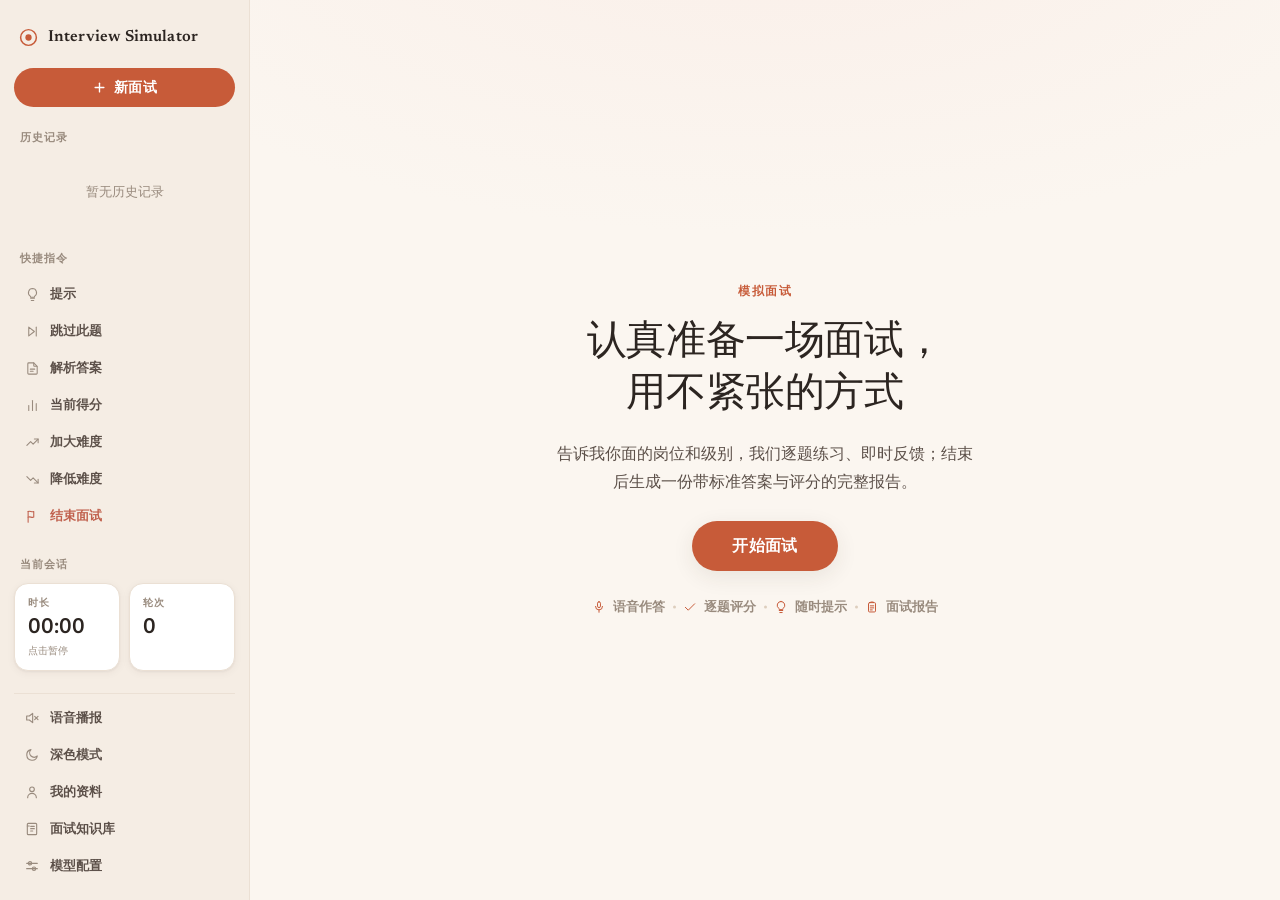
==== commit abde2900: "Revert "前端全量重设计：The Booth（蓝墨 + 琥珀信号灯）" This reverts commit fa4766e5db8b96c3664c0da8214e87eb4ac821d5." ====
--- a/frontend/index.html
+++ b/frontend/index.html
@@ -3,10 +3,10 @@
 <head>
   <meta charset="UTF-8" />
   <meta name="viewport" content="width=device-width, initial-scale=1.0" />
-  <title>面试模拟练习</title>
+  <title>Interview Simulator</title>
   <link rel="preconnect" href="https://fonts.googleapis.com" />
   <link rel="preconnect" href="https://fonts.gstatic.com" crossorigin />
-  <link href="https://fonts.googleapis.com/css2?family=Fraunces:opsz,wght@9..144,400;9..144,500;9..144,600&family=IBM+Plex+Mono:wght@400;500;600&family=IBM+Plex+Sans:wght@400;500;600;700&display=swap" rel="stylesheet" />
+  <link href="https://fonts.googleapis.com/css2?family=Newsreader:ital,opsz,wght@0,6..72,400;0,6..72,500;0,6..72,600;1,6..72,400&family=Nunito:wght@400;500;600;700;800&display=swap" rel="stylesheet" />
   <link rel="stylesheet" href="style.css" />
 </head>
 <body>
@@ -21,11 +21,11 @@
             <circle cx="12" cy="12" r="9" /><circle cx="12" cy="12" r="3.6" fill="currentColor" stroke="none" />
           </svg>
         </span>
-        <span class="logo-text">面试模拟</span>
+        <span class="logo-text">Interview Simulator</span>
       </div>
       <button class="new-session-btn" onclick="newSession()">
         <svg class="ic" viewBox="0 0 24 24" fill="none" stroke="currentColor" stroke-linecap="round"><line x1="12" y1="5" x2="12" y2="19"/><line x1="5" y1="12" x2="19" y2="12"/></svg>
-        新的一场
+        新面试
       </button>
     </div>
 
@@ -33,29 +33,29 @@
     <div class="sidebar-section history-section">
       <div class="section-label">历史记录</div>
       <div class="session-list" id="session-list">
-        <div class="session-empty">还没有练习记录</div>
+        <div class="session-empty">暂无历史记录</div>
       </div>
     </div>
 
     <!-- Commands -->
     <div class="sidebar-section">
-      <div class="section-label">面试中可用</div>
+      <div class="section-label">快捷指令</div>
       <div class="commands">
         <button class="cmd-btn" onclick="sendCommand('hint')">
           <svg class="ic" viewBox="0 0 24 24" fill="none" stroke="currentColor" stroke-linecap="round" stroke-linejoin="round"><path d="M9 18h6"/><path d="M10 21.5h4"/><path d="M12 2.5a6.5 6.5 0 0 0-4 11.6c.6.5 1 1.2 1 2.4h6c0-1.2.4-1.9 1-2.4A6.5 6.5 0 0 0 12 2.5Z"/></svg>
-          要一个提示
+          提示
         </button>
         <button class="cmd-btn" onclick="sendCommand('skip')">
           <svg class="ic" viewBox="0 0 24 24" fill="none" stroke="currentColor" stroke-linecap="round" stroke-linejoin="round"><polygon points="6 5 15 12 6 19"/><line x1="18" y1="5" x2="18" y2="19"/></svg>
-          跳过这题
+          跳过此题
         </button>
         <button class="cmd-btn" onclick="sendCommand('explain')">
           <svg class="ic" viewBox="0 0 24 24" fill="none" stroke="currentColor" stroke-linecap="round" stroke-linejoin="round"><path d="M14 3v4.5a1 1 0 0 0 1 1H19"/><path d="M18 21H6a1.5 1.5 0 0 1-1.5-1.5v-15A1.5 1.5 0 0 1 6 3h8l5.5 5.5V19.5A1.5 1.5 0 0 1 18 21Z"/><line x1="8.5" y1="13" x2="15.5" y2="13"/><line x1="8.5" y1="16.5" x2="13" y2="16.5"/></svg>
-          看参考答案
+          解析答案
         </button>
         <button class="cmd-btn" onclick="sendCommand('score')">
           <svg class="ic" viewBox="0 0 24 24" fill="none" stroke="currentColor" stroke-linecap="round"><line x1="6" y1="20" x2="6" y2="12"/><line x1="12" y1="20" x2="12" y2="4"/><line x1="18" y1="20" x2="18" y2="9"/></svg>
-          看当前评分
+          当前得分
         </button>
         <button class="cmd-btn" onclick="sendCommand('harder')">
           <svg class="ic" viewBox="0 0 24 24" fill="none" stroke="currentColor" stroke-linecap="round" stroke-linejoin="round"><polyline points="3 16.5 9 10.5 13 14.5 21 6.5"/><polyline points="15 6.5 21 6.5 21 12.5"/></svg>
@@ -74,17 +74,17 @@
 
     <!-- Stats -->
     <div class="sidebar-section">
-      <div class="section-label">这场面试</div>
+      <div class="section-label">当前会话</div>
       <div class="session-stats">
-        <div class="stat-card timer-card" onclick="togglePause()" title="点一下暂停 / 继续计时">
+        <div class="stat-card timer-card" onclick="togglePause()" title="点击暂停 / 继续计时">
           <div class="stat-label">
-            用时<span class="pause-badge" id="pause-badge">已暂停</span>
+            时长<span class="pause-badge" id="pause-badge">暂停中</span>
           </div>
           <div class="stat-value" id="timer">00:00</div>
-          <div class="pause-hint" id="pause-hint">点一下暂停</div>
+          <div class="pause-hint" id="pause-hint">点击暂停</div>
         </div>
         <div class="stat-card">
-          <div class="stat-label">已答</div>
+          <div class="stat-label">轮次</div>
           <div class="stat-value" id="turn-count">0</div>
         </div>
       </div>
@@ -111,7 +111,7 @@
       </button>
       <button class="toggle-btn" onclick="openKB()">
         <svg class="ic" viewBox="0 0 24 24" fill="none" stroke="currentColor" stroke-linecap="round" stroke-linejoin="round"><rect x="5" y="3.5" width="14" height="17" rx="1.5"/><line x1="5" y1="7.5" x2="8" y2="7.5"/><line x1="10" y1="8" x2="15.5" y2="8"/><line x1="10" y1="11.5" x2="15.5" y2="11.5"/><line x1="10" y1="15" x2="13" y2="15"/></svg>
-        <span>我的题库</span>
+        <span>面试知识库</span>
       </button>
       <button class="toggle-btn" onclick="openSettings()">
         <svg class="ic" viewBox="0 0 24 24" fill="none" stroke="currentColor" stroke-linecap="round"><line x1="4" y1="8" x2="20" y2="8"/><line x1="4" y1="16" x2="20" y2="16"/><circle cx="9" cy="8" r="2.5"/><circle cx="15" cy="16" r="2.5"/></svg>
@@ -122,20 +122,19 @@
 
   <!-- ── Main Chat ── -->
   <main class="chat-main">
-    <div class="status-rail" aria-hidden="true"></div>
 
     <!-- Welcome -->
     <div class="welcome-screen" id="welcome-screen">
       <div class="welcome-card">
-        <div class="welcome-overline">练习，然后再上场</div>
-        <h1>把面试当练习，<br/>一题一题过。</h1>
-        <p>选好岗位和级别，面试官逐题发问、当场点评；结束后给你一份带参考答案和评分的完整复盘。</p>
+        <div class="welcome-overline">模拟面试</div>
+        <h1>认真准备一场面试，<br/>用不紧张的方式</h1>
+        <p>告诉我你面的岗位和级别，我们逐题练习、即时反馈；结束后生成一份带标准答案与评分的完整报告。</p>
         <button class="start-btn" onclick="openStartConfirm()">开始面试</button>
         <div class="welcome-tags">
-          <span>语音或打字作答</span>
-          <span>逐题评分</span>
-          <span>随时要提示或跳过</span>
-          <span>结束出复盘</span>
+          <span><svg class="ic" viewBox="0 0 24 24" fill="none" stroke="currentColor" stroke-linecap="round" stroke-linejoin="round"><path d="M12 3a2.5 2.5 0 0 0-2.5 2.5v5a2.5 2.5 0 0 0 5 0v-5A2.5 2.5 0 0 0 12 3Z"/><path d="M6 11a6 6 0 0 0 12 0"/><line x1="12" y1="17" x2="12" y2="21"/></svg>语音作答</span>
+          <span><svg class="ic" viewBox="0 0 24 24" fill="none" stroke="currentColor" stroke-linecap="round" stroke-linejoin="round"><polyline points="4 12.5 9 17.5 20 6.5"/></svg>逐题评分</span>
+          <span><svg class="ic" viewBox="0 0 24 24" fill="none" stroke="currentColor" stroke-linecap="round" stroke-linejoin="round"><path d="M9 18h6"/><path d="M10 21.5h4"/><path d="M12 2.5a6.5 6.5 0 0 0-4 11.6c.6.5 1 1.2 1 2.4h6c0-1.2.4-1.9 1-2.4A6.5 6.5 0 0 0 12 2.5Z"/></svg>随时提示</span>
+          <span><svg class="ic" viewBox="0 0 24 24" fill="none" stroke="currentColor" stroke-linecap="round" stroke-linejoin="round"><rect x="6" y="4.5" width="12" height="16" rx="1.8"/><path d="M9.5 4.5V3.5h5v1"/><line x1="9" y1="10" x2="15" y2="10"/><line x1="9" y1="13.5" x2="15" y2="13.5"/><line x1="9" y1="17" x2="12.5" y2="17"/></svg>面试报告</span>
         </div>
       </div>
     </div>
@@ -147,21 +146,21 @@
 
     <!-- Ended bar (shows after interview ends) -->
     <div class="ended-bar" id="ended-bar">
-      <span>这场面试结束了</span>
+      <span>面试已结束</span>
       <button class="ended-report-btn" id="rpt-gen-btn" onclick="openReport()">
         <svg class="ic" viewBox="0 0 24 24" fill="none" stroke="currentColor" stroke-linecap="round" stroke-linejoin="round"><rect x="6" y="4.5" width="12" height="16" rx="1.8"/><path d="M9.5 4.5V3.5h5v1"/><line x1="9" y1="10" x2="15" y2="10"/><line x1="9" y1="13.5" x2="15" y2="13.5"/><line x1="9" y1="17" x2="12.5" y2="17"/></svg>
-        生成复盘报告
+        生成面试报告
       </button>
     </div>
 
     <!-- Input -->
     <div class="input-area" id="input-area">
       <div class="voice-indicator" id="voice-indicator">
-        <span class="voice-dot"></span>正在听你说
+        <span class="voice-dot"></span>正在聆听...
       </div>
       <div class="input-box">
         <textarea id="input"
-          placeholder="写下你的回答，或点麦克风口述"
+          placeholder="输入回答，或点击麦克风使用语音（Shift+Enter 换行）"
           rows="1"
           onkeydown="handleKeydown(event)"
           oninput="autoResize(this)"></textarea>
@@ -182,7 +181,7 @@
           </button>
         </div>
       </div>
-      <div class="input-hint">Enter 发送 · Shift + Enter 换行</div>
+      <div class="input-hint">Enter 发送 · Shift+Enter 换行</div>
     </div>
   </main>
 </div>
@@ -193,7 +192,7 @@
     <div class="report-header">
       <div class="report-hd-left">
         <svg class="ic" viewBox="0 0 24 24" fill="none" stroke="currentColor" stroke-linecap="round" stroke-linejoin="round"><rect x="6" y="4.5" width="12" height="16" rx="1.8"/><path d="M9.5 4.5V3.5h5v1"/><line x1="9" y1="10" x2="15" y2="10"/><line x1="9" y1="13.5" x2="15" y2="13.5"/><line x1="9" y1="17" x2="12.5" y2="17"/></svg>
-        <h2>面试复盘</h2>
+        <h2>面试报告</h2>
       </div>
       <div class="report-hd-right">
         <button class="rpt-btn" id="rpt-dl-btn" onclick="downloadReport()">
@@ -209,7 +208,7 @@
     <div class="report-body" id="report-body">
       <div class="rpt-loading" id="rpt-loading">
         <div class="rpt-spinner"></div>
-        <p>正在整理这场面试的复盘</p>
+        <p>AI 正在生成报告，请稍候...</p>
       </div>
     </div>
   </div>
@@ -225,7 +224,7 @@
       </button>
     </div>
     <div class="settings-body">
-      <div class="preset-label">选择服务商</div>
+      <div class="preset-label">快速选择厂商</div>
       <div class="presets">
         <button class="preset-btn" onclick="applyPreset('deepseek')">DeepSeek</button>
         <button class="preset-btn" onclick="applyPreset('qianwen')">千问</button>
@@ -248,7 +247,7 @@
       </div>
       <div class="settings-note" id="settings-note"></div>
       <div class="settings-actions">
-        <button class="settings-save" onclick="saveSettings()">保存</button>
+        <button class="settings-save" onclick="saveSettings()">保存配置</button>
         <button class="settings-reset" onclick="resetSettings()">恢复默认</button>
       </div>
       <div class="settings-status" id="settings-status"></div>
@@ -267,27 +266,27 @@
     </div>
     <div class="settings-body">
       <div class="profile-section">
-        <div class="preset-label">简历 · 只留最新一份（PDF / Word / txt）</div>
+        <div class="preset-label">简历（PDF / Word / txt，只保留最新一份）</div>
         <div class="resume-current" id="resume-current">
           <span class="resume-empty">还没上传简历</span>
         </div>
         <label class="resume-upload-btn">
           <input type="file" id="resume-file" accept=".pdf,.docx,.txt,.md" onchange="uploadResume()" hidden />
-          选择文件
+          选择文件上传
         </label>
         <div class="settings-status" id="resume-status"></div>
       </div>
 
       <div class="profile-section">
-        <div class="preset-label">岗位 JD · 可存多条</div>
+        <div class="preset-label">岗位 JD（可保存多条）</div>
         <div class="form-group">
-          <input type="text" id="jd-title" placeholder="岗位名称，例如「后端开发工程师」" />
+          <input type="text" id="jd-title" placeholder="岗位名称，如：后端开发工程师" />
         </div>
         <div class="form-group">
-          <textarea id="jd-text" class="jd-textarea" rows="5" placeholder="把岗位描述粘到这里"></textarea>
+          <textarea id="jd-text" class="jd-textarea" rows="5" placeholder="把岗位描述粘贴到这里…"></textarea>
         </div>
         <div class="settings-actions">
-          <button class="settings-save" onclick="saveJD()">保存 JD</button>
+          <button class="settings-save" onclick="saveJD()">保存这条 JD</button>
         </div>
         <div class="settings-status" id="jd-status"></div>
         <div class="jd-list" id="jd-list"></div>
@@ -299,14 +298,14 @@
 <!-- ── Start Interview Confirm ── -->
 <div class="overlay" id="start-overlay">
   <div class="start-card">
-    <h3>开始前，选一份参考资料</h3>
-    <p class="start-sub">面试官会优先围绕你选的简历或 JD 出题。不选也行，直接用通用题库。</p>
+    <h3>准备开始面试</h3>
+    <p class="start-sub">挑一份要参考的资料，面试官会优先围绕它出题；不选也可以直接开始。</p>
 
     <div class="start-field">
       <span class="start-field-label">简历</span>
       <label class="start-check">
         <input type="checkbox" id="start-use-resume" />
-        <span id="start-resume-name">还没上传简历</span>
+        <span id="start-resume-name">未上传简历</span>
       </label>
     </div>
 
@@ -318,8 +317,8 @@
     </div>
 
     <div class="start-actions">
-      <button class="settings-save" onclick="confirmStart(false)">按所选资料开始</button>
-      <button class="settings-reset" onclick="confirmStart(true)">用通用题库开始</button>
+      <button class="settings-save" onclick="confirmStart(false)">按资料开始面试</button>
+      <button class="settings-reset" onclick="confirmStart(true)">通用模式开始</button>
     </div>
     <button class="start-close" onclick="closeStartConfirm()">取消</button>
   </div>
@@ -329,19 +328,19 @@
 <div class="overlay" id="kb-overlay">
   <div class="settings-panel kb-panel">
     <div class="settings-header">
-      <h3>我的题库</h3>
+      <h3>面试知识库</h3>
       <button class="settings-close" onclick="closeKB()">
         <svg class="ic" viewBox="0 0 24 24" fill="none" stroke="currentColor" stroke-linecap="round"><line x1="6" y1="6" x2="18" y2="18"/><line x1="6" y1="18" x2="18" y2="6"/></svg>
       </button>
     </div>
     <div class="settings-body">
-      <p class="kb-intro">传一份你自己整理的面试题（<code>.md</code> / <code>.docx</code>）。练习时面试官会照这些题的风格出新题，偶尔原样重问一道。</p>
+      <p class="kb-intro">导入你自己整理的真实面试题（<code>.md</code> / <code>.docx</code>）。面试时会参考这些题的风格出新题，偶尔原样重问一道。</p>
 
       <label class="kb-drop">
         <input type="file" id="kb-file" accept=".md,.markdown,.docx" onchange="uploadKB()" hidden />
         <svg class="ic" viewBox="0 0 24 24" fill="none" stroke="currentColor" stroke-linecap="round" stroke-linejoin="round"><path d="M7 18a4 4 0 0 1-.5-8 6 6 0 0 1 11.5 1.5 3.5 3.5 0 0 1-.4 6.9"/><polyline points="9.5 13 12 10.5 14.5 13"/><line x1="12" y1="10.5" x2="12" y2="17.5"/></svg>
-        <span class="kb-drop-main">选择文件</span>
-        <span class="kb-drop-sub">会自动把整篇拆成一条条题</span>
+        <span class="kb-drop-main">选择文件上传</span>
+        <span class="kb-drop-sub">AI 会自动把整篇拆成一条条题目</span>
       </label>
       <div class="settings-status" id="kb-status"></div>
 
--- a/frontend/style.css
+++ b/frontend/style.css
@@ -1,144 +1,144 @@
-/* Hallmark · macrostructure: app-shell (component-scope) · genre: modern-minimal
- * tone: focused / studio / composed · anchor hue: cool (ink-blue ~215°) + warm signal (ember ~30°)
- * pre-emit critique: P4 H4 E4 S4 R5 V4
- * ───────────────────────────────────────────────────────────────
- * Interview Simulator — "The Booth"
- * 录音棚：坐下 · 指示灯亮 · 你表现 · 回放这盘带子。
- * 蓝墨 = 结构/动作/信任；琥珀 = 进行中/实时（绝不做普通装饰）。
- * Fraunces(标题, roman) + IBM Plex Sans(正文/UI) + IBM Plex Mono(数据/标签).
- * 设计依据：../design/redesign-2026-08-29/BRIEF.md
- * app.js / index.html 依赖的所有 id / class 全部保留，仅换视觉。
- * ─────────────────────────────────────────────────────────────── */
-
-/* ── Tokens ─────────────────────────────────────── */
+/* ═══════════════════════════════════════════════════════════════════
+   Interview Simulator — "Warm Editorial Coach"
+   衬线标题的人味 + 无衬线正文的专业 + 赤陶暖色 + 编辑级留白
+   设计方向见 ../design/direction-approved.md
+   注：app.js 依赖的所有 id / class 均保留，此处只换视觉。
+   ═══════════════════════════════════════════════════════════════════ */
+
+/* ── Design Tokens ─────────────────────────────── */
 :root {
-  /* neutrals — 暖纸灰 */
-  --paper:        #F4F2ED;
-  --surface:      #FCFBF8;
-  --sunken:       #ECE9E1;
-  --ink:          #242320;
-  --ink-soft:     #55514A;
-  --ink-faint:    #8E877A;
-  --line:         #E1DDD2;
-  --line-strong:  #D0CABB;
-
-  /* blue — 主色 */
-  --blue:         #22405C;
-  --blue-hover:   #2C5075;
-  --blue-tint:    #E4EAF0;
-  --blue-wash:    #EEF2F6;
-  --on-blue:      #FCFBF8;
-
-  /* ember — 信号色（进行中 / 实时 / 待处理） */
-  --ember:        #C2702A;
-  --ember-soft:   #D0842F;
-  --ember-tint:   #F5E7D8;
-
-  /* status */
-  --green:        #3C6E52;
-  --green-tint:   #E6EFE7;
-  --danger:       #A34B3C;
-  --danger-tint:  #F2E2DD;
-
-  /* type */
-  --font-display: 'Fraunces', 'Songti SC', 'Georgia', serif;
-  --font:         'IBM Plex Sans', -apple-system, BlinkMacSystemFont, 'PingFang SC', 'Microsoft YaHei', system-ui, sans-serif;
-  --mono:         'IBM Plex Mono', 'SF Mono', 'Consolas', 'Menlo', monospace;
-
-  /* space — 4pt */
-  --space-2xs: 4px;  --space-xs: 8px;  --space-sm: 12px;
-  --space-md: 16px;  --space-lg: 24px; --space-xl: 32px; --space-2xl: 48px;
-
-  /* radius — 克制 */
-  --radius-sm: 6px; --radius-md: 10px; --radius-lg: 16px; --radius-full: 999px;
-
-  /* shadow — 单层低扩散 */
-  --shadow-sm: 0 1px 2px rgba(30,32,38,.06), 0 1px 3px rgba(30,32,38,.04);
-  --shadow-md: 0 8px 28px rgba(28,32,40,.12);
-  --shadow-lg: 0 24px 60px rgba(20,24,32,.24);
-
-  /* motion */
-  --dur: 160ms;
-  --ease: cubic-bezier(.2, 0, 0, 1);
-
-  --sidebar-w: 260px;
-  --measure: 68ch;
-
-  /* ── app.js / 既有选择器别名（勿删）── */
-  --accent: var(--blue); --accent-hover: var(--blue-hover); --accent-soft: var(--blue-tint);
-  --danger-soft: var(--danger-tint);
-  --warning: var(--ember);
-  --color-primary: var(--blue); --color-primary-hover: var(--blue-hover); --color-primary-light: var(--blue-tint);
-  --color-accent: var(--ember); --color-bg: var(--paper); --color-surface: var(--surface); --color-border: var(--line);
-  --color-text-primary: var(--ink); --color-text-secondary: var(--ink-soft);
-  --color-success: var(--green); --color-warning: var(--ember); --color-error: var(--danger);
-  --bg: var(--paper); --bg-sidebar: var(--sunken); --bg-input: var(--sunken); --bg-hover: var(--blue-wash);
-  --border: var(--line); --text: var(--ink); --text-sub: var(--ink-soft); --text-muted: var(--ink-faint);
-}
-
-:root[data-theme="dark"] {
-  --paper:        #17181A;
-  --surface:      #212225;
-  --sunken:       #131416;
-  --ink:          #EDEBE6;
-  --ink-soft:     #B7B2A9;
-  --ink-faint:    #7C766B;
-  --line:         #2E2F31;
-  --line-strong:  #3C3D40;
-
-  --blue:         #7FA8CC;
-  --blue-hover:   #93B7D6;
-  --blue-tint:    #1E2A36;
-  --blue-wash:    #1A232D;
-  --on-blue:      #12181F;
-
-  --ember:        #D98A45;
-  --ember-soft:   #E0995A;
-  --ember-tint:   #33261A;
-
-  --green:        #7FB394;
-  --green-tint:   #1E2C24;
-  --danger:       #D08573;
-  --danger-tint:  #33231F;
-
-  --shadow-sm: 0 1px 2px rgba(0,0,0,.4);
-  --shadow-md: 0 8px 28px rgba(0,0,0,.45);
-  --shadow-lg: 0 24px 60px rgba(0,0,0,.6);
+  /* 纸面中性色 —— 暖，不冷 */
+  --paper:          #FBF6F0;   /* 页面底：暖白纸 */
+  --surface:        #FFFFFF;   /* 卡片 / 浮层 */
+  --surface-sunken: #F5EDE4;   /* 侧栏 / 内嵌区 */
+  --ink:            #2C2521;   /* 标题 / 主文：暖近黑 */
+  --ink-soft:       #5C5049;   /* 正文 */
+  --ink-faint:      #998B7E;   /* 注释 / 占位 */
+  --line:           #EBE0D4;   /* 发丝分隔线 */
+  --line-strong:    #DDCEBD;
+
+  /* 主色 —— 赤陶，比原珊瑚更沉、可当文字色 */
+  --clay:           #C75B39;
+  --clay-hover:     #B24E30;
+  --clay-tint:      #F3E3DB;   /* 活动态 / 柔填充 */
+  --clay-wash:      #FAEFE9;   /* hover 底 */
+
+  /* 状态色 —— 柔和 */
+  --sage:           #6E9E76;   /* 正向 */
+  --sage-tint:      #E7EFE4;
+  --amber:          #C2872F;   /* 温和提醒 */
+  --coral-warn:     #C0604D;   /* 破坏性操作，不用刺眼纯红 */
+  --coral-warn-tint:#F6E4DF;
+
+  /* 圆角 —— 圆润但克制 */
+  --radius-sm:   9px;
+  --radius-md:   14px;
+  --radius-lg:   20px;
+  --radius-full: 999px;
+  --radius:      16px;
+
+  /* 阴影 —— 暖调、弥散 */
+  --shadow-sm: 0 1px 2px rgba(60,42,30,.05), 0 2px 8px rgba(60,42,30,.05);
+  --shadow-md: 0 6px 22px rgba(60,42,30,.09);
+  --shadow-lg: 0 26px 64px rgba(44,30,20,.20);
+
+  /* 字体 */
+  --font:         'Nunito', -apple-system, BlinkMacSystemFont, 'PingFang SC', 'Microsoft YaHei', sans-serif;
+  --font-display: 'Newsreader', 'Iowan Old Style', 'Songti SC', Georgia, serif;
+  --mono:         'SF Mono', 'Consolas', 'Fira Code', monospace;
+
+  --sidebar-w: 250px;
+
+  /* ── 兼容别名（app.js 与既有选择器使用，勿删）─── */
+  --color-primary:        var(--clay);
+  --color-primary-hover:  var(--clay-hover);
+  --color-primary-light:  var(--clay-tint);
+  --color-accent:         var(--amber);
+  --color-bg:             var(--paper);
+  --color-surface:        var(--surface);
+  --color-border:         var(--line);
+  --color-text-primary:   var(--ink);
+  --color-text-secondary: var(--ink-soft);
+  --color-success:        var(--sage);
+  --color-warning:        var(--amber);
+  --color-error:          var(--coral-warn);
+
+  --accent:       var(--clay);
+  --accent-hover: var(--clay-hover);
+  --accent-soft:  var(--clay-tint);
+  --danger:       var(--coral-warn);
+  --danger-soft:  var(--coral-warn-tint);
+  --green:        var(--sage);
+  --warning:      var(--amber);
+
+  --bg:         var(--paper);
+  --bg-sidebar: var(--surface-sunken);
+  --bg-user:    var(--clay-tint);
+  --bg-input:   var(--surface-sunken);
+  --bg-hover:   var(--clay-wash);
+  --border:     var(--line);
+  --text:       var(--ink);
+  --text-sub:   var(--ink-soft);
+  --text-muted: var(--ink-faint);
+}
+
+[data-theme="dark"] {
+  --paper:          #211C19;
+  --surface:        #2B2420;
+  --surface-sunken: #1A1512;
+  --ink:            #F2E9E0;
+  --ink-soft:       #CBBCAF;
+  --ink-faint:      #8B7C6F;
+  --line:           #3B322C;
+  --line-strong:    #4A403A;
+
+  --clay:           #E67D57;
+  --clay-hover:     #F08A64;
+  --clay-tint:      #3A2A22;
+  --clay-wash:      #2F241E;
+
+  --sage:           #85B08C;
+  --sage-tint:      #29332A;
+  --amber:          #D69A4A;
+  --coral-warn:     #D8836E;
+  --coral-warn-tint:#38251F;
+
+  --shadow-sm: 0 1px 2px rgba(0,0,0,.28), 0 2px 10px rgba(0,0,0,.24);
+  --shadow-md: 0 6px 22px rgba(0,0,0,.34);
+  --shadow-lg: 0 26px 64px rgba(0,0,0,.52);
 }
 
 /* ── Reset ─────────────────────────────────────── */
 *, *::before, *::after { box-sizing: border-box; margin: 0; padding: 0; }
-html, body { height: 100%; overflow: hidden; overflow-x: clip; }
+html, body { height: 100%; overflow: hidden; }
 body {
   font-family: var(--font);
   background: var(--bg);
   color: var(--text);
   font-size: 15px;
-  line-height: 1.75;
+  line-height: 1.65;
   -webkit-font-smoothing: antialiased;
-  text-rendering: optimizeLegibility;
-  transition: background var(--dur) var(--ease), color var(--dur) var(--ease);
-}
-button, input, textarea, select { font: inherit; color: inherit; }
-button { cursor: pointer; background: none; border: none; }
-::selection { background: var(--blue-tint); color: var(--ink); }
+  transition: background .25s ease, color .25s ease;
+}
+button { font-family: var(--font); cursor: pointer; color: inherit; }
+::selection { background: var(--clay-tint); color: var(--ink); }
 
 :focus-visible {
-  outline: 2px solid var(--blue);
+  outline: 2px solid var(--clay);
   outline-offset: 2px;
-  border-radius: 3px;
+  border-radius: 4px;
 }
 
 @media (prefers-reduced-motion: reduce) {
   *, *::before, *::after {
     animation-duration: .001ms !important;
+    transition-duration: .001ms !important;
     animation-iteration-count: 1 !important;
-    transition-duration: 90ms !important;
   }
 }
 
-/* shared line-icon */
-.ic { width: 17px; height: 17px; flex-shrink: 0; stroke-width: 1.6; }
+/* Shared line-icon sizing */
+.ic { width: 17px; height: 17px; flex-shrink: 0; stroke-width: 1.7; }
 
 /* ── Layout ────────────────────────────────────── */
 .app { display: flex; height: 100vh; }
@@ -149,382 +149,349 @@
   background: var(--bg-sidebar);
   border-right: 1px solid var(--line);
   display: flex; flex-direction: column;
-  padding: var(--space-lg) var(--space-sm) var(--space-md);
-  gap: var(--space-lg); overflow: hidden;
-}
-.sidebar-top { display: flex; flex-direction: column; gap: var(--space-md); }
-.logo { display: flex; align-items: center; gap: var(--space-xs); padding: 0 var(--space-2xs); }
-.logo-icon { display: flex; color: var(--ember); }
-.logo-icon .ic { width: 18px; height: 18px; stroke-width: 1.8; }
+  padding: 22px 14px 16px; gap: 22px; overflow: hidden;
+}
+.sidebar-top { display: flex; flex-direction: column; gap: 16px; }
+.logo { display: flex; align-items: center; gap: 9px; padding: 2px 4px; }
+.logo-icon { display: flex; color: var(--clay); }
+.logo-icon .ic { width: 21px; height: 21px; }
 .logo-text {
-  font-family: var(--mono);
-  font-size: 12px; font-weight: 500; letter-spacing: .04em;
+  font-family: var(--font-display);
+  font-size: 16px; font-weight: 600; letter-spacing: .1px;
   color: var(--ink);
 }
 .new-session-btn {
-  display: flex; align-items: center; justify-content: center; gap: var(--space-xs);
-  width: 100%; padding: 10px; background: var(--blue); color: var(--on-blue);
-  border-radius: var(--radius-md);
-  font-size: 13.5px; font-weight: 600; letter-spacing: .01em;
-  transition: background var(--dur) var(--ease);
-}
-.new-session-btn .ic { width: 15px; height: 15px; stroke-width: 2; }
-.new-session-btn:hover { background: var(--blue-hover); }
-
-/* sections — 发丝线 + mono 极小标签，不用盒子 */
-.sidebar-section { display: flex; flex-direction: column; gap: var(--space-xs); }
+  display: flex; align-items: center; justify-content: center; gap: 7px;
+  width: 100%; padding: 10px; background: var(--clay); color: #fff;
+  border: none; border-radius: var(--radius-full);
+  font-size: 13.5px; font-weight: 700; letter-spacing: .2px;
+  transition: background .18s ease, transform .18s ease;
+}
+.new-session-btn .ic { width: 15px; height: 15px; stroke-width: 2.2; }
+.new-session-btn:hover { background: var(--clay-hover); transform: translateY(-1px); }
+
+/* Sections */
+.sidebar-section { display: flex; flex-direction: column; gap: 9px; }
 .section-label {
-  font-family: var(--mono);
-  font-size: 10px; font-weight: 500; color: var(--ink-faint);
-  text-transform: uppercase; letter-spacing: .12em;
-  padding: 0 var(--space-2xs) var(--space-2xs);
-  border-bottom: 1px solid var(--line);
-}
-
-/* history */
-.history-section { flex: 1; min-height: 0; }
-.session-list { flex: 1; min-height: 0; overflow-y: auto; display: flex; flex-direction: column; gap: 1px; margin: 0 calc(-1 * var(--space-2xs)); padding: 0 var(--space-2xs); }
-.session-list::-webkit-scrollbar { width: 3px; }
+  font-size: 10.5px; font-weight: 700; color: var(--ink-faint);
+  text-transform: uppercase; letter-spacing: .9px; padding: 0 6px;
+}
+
+/* History */
+.history-section { flex: 1; min-height: 0; gap: 8px; }
+.session-list { flex: 1; min-height: 0; overflow-y: auto; display: flex; flex-direction: column; gap: 2px; }
+.session-list::-webkit-scrollbar { width: 4px; }
 .session-list::-webkit-scrollbar-thumb { background: var(--line-strong); border-radius: 2px; }
-.session-empty { font-size: 12.5px; color: var(--ink-faint); text-align: left; padding: var(--space-md) var(--space-2xs); line-height: 1.7; }
+.session-empty { font-size: 12.5px; color: var(--ink-faint); text-align: center; padding: 26px 12px; line-height: 1.8; }
 .session-item {
-  position: relative; padding: var(--space-xs) var(--space-xs) var(--space-xs) var(--space-sm);
+  position: relative; padding: 9px 12px 9px 14px;
   border-radius: var(--radius-sm); cursor: pointer;
-  transition: background var(--dur) var(--ease); flex-shrink: 0;
+  transition: background .15s ease; flex-shrink: 0;
 }
 .session-item::before {
-  content: ''; position: absolute; left: 2px; top: 9px; bottom: 9px; width: 2px;
-  border-radius: 2px; background: transparent; transition: background var(--dur) var(--ease);
-}
-.session-item:hover { background: var(--blue-wash); }
-.session-item.active { background: var(--blue-tint); }
-.session-item.active::before { background: var(--blue); }
-.session-title { font-size: 12.5px; font-weight: 500; color: var(--ink); white-space: nowrap; overflow: hidden; text-overflow: ellipsis; padding-right: 16px; }
-.session-meta { font-family: var(--mono); font-size: 10.5px; color: var(--ink-faint); margin-top: 2px; }
+  content: ''; position: absolute; left: 3px; top: 8px; bottom: 8px; width: 2.5px;
+  border-radius: 2px; background: transparent; transition: background .15s ease;
+}
+.session-item:hover { background: var(--clay-wash); }
+.session-item.active { background: var(--clay-tint); }
+.session-item.active::before { background: var(--clay); }
+.session-title { font-size: 12.5px; font-weight: 600; color: var(--ink); white-space: nowrap; overflow: hidden; text-overflow: ellipsis; padding-right: 18px; }
+.session-meta { font-size: 11px; color: var(--ink-faint); margin-top: 2px; }
 .session-del {
-  position: absolute; right: 4px; top: 50%; transform: translateY(-50%);
-  width: 20px; height: 20px; color: var(--ink-faint);
+  position: absolute; right: 6px; top: 50%; transform: translateY(-50%);
+  width: 20px; height: 20px; border: none; background: none; color: var(--ink-faint);
   font-size: 15px; line-height: 1; border-radius: var(--radius-sm); display: none;
-  align-items: center; justify-content: center;
-}
-.session-item:hover .session-del, .session-item:focus-within .session-del { display: flex; }
-.session-del:hover { background: var(--danger-tint); color: var(--danger); }
-
-/* commands */
+  align-items: center; justify-content: center; padding: 0;
+}
+.session-item:hover .session-del { display: flex; }
+.session-del:hover { background: var(--coral-warn-tint); color: var(--coral-warn); }
+
+/* Commands */
 .commands { display: flex; flex-direction: column; gap: 1px; }
 .cmd-btn {
-  display: flex; align-items: center; gap: var(--space-sm);
-  width: 100%; padding: 7px var(--space-xs); border-radius: var(--radius-sm);
-  font-size: 12.5px; font-weight: 500; color: var(--ink-soft);
-  text-align: left; transition: background var(--dur) var(--ease), color var(--dur) var(--ease);
-}
-.cmd-btn .ic { width: 15px; height: 15px; color: var(--ink-faint); transition: color var(--dur) var(--ease); }
-.cmd-btn:hover { background: var(--blue-wash); color: var(--ink); }
-.cmd-btn:hover .ic { color: var(--blue); }
-.cmd-end { color: var(--danger); }
-.cmd-end .ic { color: var(--danger); }
-.cmd-end:hover { background: var(--danger-tint); color: var(--danger); }
-.cmd-end:hover .ic { color: var(--danger); }
-
-/* stats — 横排读数器 */
-.session-stats { display: flex; gap: 1px; background: var(--line); border: 1px solid var(--line); border-radius: var(--radius-md); overflow: hidden; }
-.stat-card { flex: 1; background: var(--surface); padding: var(--space-xs) var(--space-sm); min-width: 0; }
+  display: flex; align-items: center; gap: 10px;
+  width: 100%; padding: 8px 10px; background: transparent;
+  border: 1px solid transparent; border-radius: var(--radius-sm);
+  font-size: 12.5px; font-weight: 600; color: var(--ink-soft);
+  text-align: left; transition: background .14s ease, color .14s ease;
+}
+.cmd-btn .ic { width: 15px; height: 15px; color: var(--ink-faint); transition: color .14s ease; }
+.cmd-btn:hover { background: var(--clay-wash); color: var(--ink); }
+.cmd-btn:hover .ic { color: var(--clay); }
+.cmd-end { color: var(--coral-warn); }
+.cmd-end .ic { color: var(--coral-warn); }
+.cmd-end:hover { background: var(--coral-warn-tint); color: var(--coral-warn); }
+.cmd-end:hover .ic { color: var(--coral-warn); }
+
+/* Stats */
+.session-stats { display: flex; gap: 9px; }
+.stat-card {
+  flex: 1; background: var(--surface); border: 1px solid var(--line);
+  border-radius: var(--radius-md); padding: 11px 13px; box-shadow: var(--shadow-sm);
+}
 .stat-label {
-  font-family: var(--mono); font-size: 9.5px; color: var(--ink-faint); font-weight: 500;
-  text-transform: uppercase; letter-spacing: .1em;
-  display: flex; align-items: center; gap: var(--space-2xs);
-}
-.stat-value { font-family: var(--mono); font-size: 19px; font-weight: 500; font-variant-numeric: tabular-nums; line-height: 1.3; color: var(--ink); margin-top: 2px; }
-
-.timer-card { cursor: pointer; transition: background var(--dur) var(--ease); }
-.timer-card:hover { background: var(--blue-wash); }
-.pause-hint { font-family: var(--mono); font-size: 9.5px; color: var(--ink-faint); margin-top: 3px; }
+  font-size: 10px; color: var(--ink-faint); font-weight: 700;
+  text-transform: uppercase; letter-spacing: .6px;
+  display: flex; align-items: center; gap: 5px;
+}
+.stat-value { font-size: 21px; font-weight: 700; font-variant-numeric: tabular-nums; line-height: 1.25; color: var(--ink); margin-top: 2px; }
+
+.timer-card { cursor: pointer; transition: border-color .2s ease, transform .2s ease; }
+.timer-card:hover { border-color: var(--clay); transform: translateY(-1px); }
+.pause-hint { font-size: 10px; color: var(--ink-faint); margin-top: 3px; transition: color .2s ease; }
+.timer-card:hover .pause-hint { color: var(--clay); }
 .pause-badge {
-  display: none; font-family: var(--mono); font-size: 8.5px; font-weight: 500;
-  background: var(--ember-tint); color: var(--ember);
-  border-radius: var(--radius-sm); padding: 1px 5px; letter-spacing: .04em;
-}
-/* live: 计时跑动 = 琥珀 */
-.app:has(#messages-wrap.visible):not(:has(#ended-bar.visible)) .timer-card .stat-value { color: var(--ember); }
-.timer-card.paused .stat-value { color: var(--ink-faint); }
-.timer-card.paused .pause-badge { display: inline-block; }
-.timer-card.paused .pause-hint { color: var(--ember); }
-
-/* footer utility */
-.sidebar-footer { margin-top: auto; display: flex; flex-direction: column; gap: 1px; padding-top: var(--space-xs); border-top: 1px solid var(--line); }
+  display: none; font-size: 8.5px; font-weight: 700;
+  background: var(--sage-tint); color: var(--sage);
+  border-radius: var(--radius-full); padding: 1px 6px; letter-spacing: .3px;
+}
+.timer-card.paused { border-color: var(--amber); background: color-mix(in srgb, var(--amber) 6%, var(--surface)); }
+.timer-card.paused .stat-value { color: var(--amber); }
+.timer-card.paused .pause-badge { display: inline; background: color-mix(in srgb, var(--amber) 16%, transparent); color: var(--amber); }
+.timer-card.paused .pause-hint { color: var(--amber); }
+
+/* Footer */
+.sidebar-footer { margin-top: auto; display: flex; flex-direction: column; gap: 1px; padding-top: 6px; border-top: 1px solid var(--line); }
 .toggle-btn {
-  display: flex; align-items: center; gap: var(--space-sm); width: 100%;
-  padding: 8px var(--space-xs); border-radius: var(--radius-sm);
-  font-size: 12.5px; font-weight: 500; color: var(--ink-soft);
-  transition: background var(--dur) var(--ease), color var(--dur) var(--ease);
-}
-.toggle-btn .ic { width: 16px; height: 16px; color: var(--ink-faint); transition: color var(--dur) var(--ease); }
-.toggle-btn:hover { background: var(--blue-wash); color: var(--ink); }
+  display: flex; align-items: center; gap: 10px; width: 100%;
+  padding: 9px 10px; background: transparent; border: none;
+  border-radius: var(--radius-sm); font-size: 12.5px; font-weight: 600;
+  color: var(--ink-soft); transition: background .14s ease, color .14s ease;
+}
+.toggle-btn .ic { width: 16px; height: 16px; color: var(--ink-faint); transition: color .14s ease; }
+.toggle-btn:hover { background: var(--clay-wash); color: var(--ink); }
 .toggle-btn:hover .ic { color: var(--ink-soft); }
-.toggle-btn.active { color: var(--blue); }
-.toggle-btn.active .ic { color: var(--blue); }
+.toggle-btn.active { color: var(--clay); }
+.toggle-btn.active .ic { color: var(--clay); }
+/* icon show / hide for stateful toggles (theme, tts) */
 .toggle-btn .ic-on { display: none; }
 .toggle-btn.active .ic-on { display: block; }
 .toggle-btn.active .ic-off { display: none; }
 
 /* ═══ Chat Main ═════════════════════════════════ */
-.chat-main { flex: 1; display: flex; flex-direction: column; overflow: hidden; position: relative; background: var(--bg); min-width: 0; }
-
-/* ── Signature: status rail ──────────────────────
-   聊天列左缘 3px 竖条，纯 CSS :has() 跟随会话状态，app.js 零改动。 */
-.status-rail { position: absolute; left: 0; top: 0; bottom: 0; width: 3px; background: transparent; z-index: 5; pointer-events: none; }
-.status-rail::after {
-  content: ''; position: absolute; left: 0; right: 0; top: 0; height: 44px;
-  background: var(--ember); opacity: 0;
-}
-.app:has(#messages-wrap.visible) .status-rail { background: var(--ember); }
-.app:has(#messages-wrap.visible) .status-rail::after { opacity: 1; animation: tally 2.8s ease-in-out infinite; }
-.app:has(.timer-card.paused) .status-rail { background: repeating-linear-gradient(var(--ember) 0 6px, transparent 6px 12px); }
-.app:has(.timer-card.paused) .status-rail::after { animation: none; opacity: 0; }
-.app:has(#ended-bar.visible) .status-rail { background: var(--blue); }
-.app:has(#ended-bar.visible) .status-rail::after { animation: none; opacity: 0; }
-@keyframes tally { 0%, 100% { opacity: .9; } 50% { opacity: .25; } }
-@media (prefers-reduced-motion: reduce) {
-  .app:has(#messages-wrap.visible) .status-rail::after { animation: none; opacity: .5; }
-}
+.chat-main { flex: 1; display: flex; flex-direction: column; overflow: hidden; position: relative; background: var(--bg); }
 
 /* ── Welcome ───────────────────────────────────── */
 .welcome-screen {
   position: absolute; inset: 0; display: flex; align-items: center; justify-content: center;
-  background: var(--bg); z-index: 10; overflow: hidden;
-}
-/* 靶心母题：右下极淡同心圆 = 目标 / 岗位 */
-.welcome-screen::after {
-  content: ''; position: absolute; right: -160px; bottom: -160px; width: 460px; height: 460px;
-  border-radius: 50%; border: 1px solid var(--line-strong); opacity: .5;
-  box-shadow: 0 0 0 60px var(--paper), 0 0 0 61px var(--line-strong), 0 0 0 140px var(--paper), 0 0 0 141px var(--line-strong);
+  background: var(--bg); z-index: 10;
+  background-image: radial-gradient(120% 60% at 50% -10%, var(--clay-wash), transparent 60%);
 }
 .welcome-card {
-  position: relative; z-index: 1;
-  display: flex; flex-direction: column; align-items: flex-start;
-  text-align: left; width: 100%; max-width: 560px; padding: 0 var(--space-xl);
-  animation: rise-in 240ms var(--ease);
+  display: flex; flex-direction: column; align-items: center; gap: 18px;
+  text-align: center; max-width: 520px; padding: 0 32px;
+  animation: rise-in .4s cubic-bezier(.4, 0, .2, 1);
 }
 .welcome-overline {
-  font-family: var(--mono);
-  font-size: 11px; font-weight: 500; letter-spacing: .14em;
-  text-transform: uppercase; color: var(--ember);
-  margin-bottom: var(--space-md);
-}
-.welcome-icon { display: none; }
+  font-size: 11.5px; font-weight: 800; letter-spacing: 1.5px;
+  text-transform: uppercase; color: var(--clay);
+}
+.welcome-icon { display: none; }  /* 旧大 emoji 位，保留选择器空规则 */
 .welcome-card h1 {
   font-family: var(--font-display);
-  font-style: normal;
-  font-size: clamp(30px, 4.2vw, 42px); font-weight: 500; line-height: 1.16;
-  letter-spacing: -.012em; color: var(--ink);
-  overflow-wrap: anywhere;
+  font-size: clamp(28px, 4.4vw, 40px); font-weight: 500; line-height: 1.28;
+  letter-spacing: -.01em; color: var(--ink); text-wrap: balance;
 }
 .welcome-card p {
-  font-size: 15px; color: var(--ink-soft); line-height: 1.8;
-  max-width: min(44ch, 100%); margin-top: var(--space-md);
+  font-size: 15.5px; color: var(--ink-soft); line-height: 1.85; max-width: 430px;
 }
 .start-btn {
-  margin-top: var(--space-lg); padding: 13px 34px; background: var(--blue); color: var(--on-blue);
-  border-radius: var(--radius-md);
-  font-size: 15px; font-weight: 600; letter-spacing: .01em;
-  box-shadow: var(--shadow-sm);
-  transition: background var(--dur) var(--ease), transform var(--dur) var(--ease), box-shadow var(--dur) var(--ease);
-}
-.start-btn:hover { background: var(--blue-hover); transform: translateY(-2px); box-shadow: var(--shadow-md); }
+  margin-top: 6px; padding: 14px 40px; background: var(--clay); color: #fff;
+  border: none; border-radius: var(--radius-full);
+  font-size: 15.5px; font-weight: 700; letter-spacing: .3px;
+  box-shadow: var(--shadow-md);
+  transition: background .2s ease, transform .2s ease, box-shadow .2s ease;
+}
+.start-btn:hover { background: var(--clay-hover); transform: translateY(-2px); box-shadow: var(--shadow-lg); }
 .welcome-tags {
-  display: flex; flex-wrap: wrap; gap: var(--space-2xs) 0;
-  margin-top: var(--space-xl); padding-top: var(--space-md);
-  border-top: 1px solid var(--line); width: 100%;
-  font-family: var(--mono); font-size: 11px; color: var(--ink-faint);
-}
-.welcome-tags span { display: inline-flex; align-items: center; }
-.welcome-tags span::after { content: '·'; margin: 0 var(--space-xs); color: var(--line-strong); }
-.welcome-tags span:last-child::after { content: none; }
-.welcome-tags .ic { display: none; }
-
-@keyframes rise-in { from { opacity: 0; transform: translateY(10px); } to { opacity: 1; transform: none; } }
+  display: flex; flex-wrap: wrap; gap: 8px 18px; justify-content: center; margin-top: 8px;
+}
+.welcome-tags span {
+  position: relative; font-size: 12.5px; font-weight: 600; color: var(--ink-faint);
+  display: inline-flex; align-items: center; gap: 7px;
+}
+.welcome-tags span:not(:first-child)::before {
+  content: ''; position: absolute; left: -10px; top: 50%; width: 3px; height: 3px;
+  border-radius: 50%; background: var(--line-strong); transform: translateY(-50%);
+}
+.welcome-tags .ic { width: 14px; height: 14px; color: var(--clay); }
+
+@keyframes rise-in { from { opacity: 0; transform: translateY(12px); } to { opacity: 1; transform: none; } }
 
 /* ── Messages ──────────────────────────────────── */
 .messages-wrap { flex: 1; overflow-y: auto; display: none; scroll-behavior: smooth; }
 .messages-wrap.visible { display: block; }
-.messages { max-width: 680px; margin: 0 auto; padding: var(--space-xl) var(--space-lg) var(--space-md); display: flex; flex-direction: column; gap: var(--space-lg); }
-.message { display: flex; flex-direction: column; gap: var(--space-2xs); }
-.message.user { align-items: flex-end; }
-
-/* 面试官不用气泡 —— mono 小标 + 正文；user 右对齐克制块 */
+.messages { max-width: 720px; margin: 0 auto; padding: 36px 28px 16px; display: flex; flex-direction: column; }
+.message { display: flex; gap: 13px; padding: 13px 0; }
+.message.user { flex-direction: row-reverse; }
 .avatar {
-  font-family: var(--mono); font-weight: 500;
-  text-transform: uppercase; letter-spacing: .1em;
-  color: var(--ink-faint); background: none;
-  width: auto; height: auto; font-size: 0; border: none; box-shadow: none;
-}
-.message.assistant .avatar::before { content: '面试官'; font-size: 10px; }
-.message.user .avatar::before { content: '你'; font-size: 10px; }
-.msg-body { min-width: 0; width: 100%; }
+  width: 30px; height: 30px; border-radius: 10px;
+  display: flex; align-items: center; justify-content: center;
+  font-size: 11px; font-weight: 700; flex-shrink: 0; margin-top: 3px;
+}
+.message.assistant .avatar {
+  background: var(--clay); color: #fff;
+  font-family: var(--font-display); font-style: italic; font-size: 12px;
+  box-shadow: var(--shadow-sm);
+}
+.message.user .avatar { background: var(--surface-sunken); color: var(--ink-faint); border: 1px solid var(--line); }
+.msg-body { flex: 1; min-width: 0; }
 .message.user .msg-body { display: flex; justify-content: flex-end; }
-.msg-text { font-size: 15px; line-height: 1.8; color: var(--ink); max-width: var(--measure); }
+.msg-text { font-size: 15px; line-height: 1.8; color: var(--ink); }
 .message.user .msg-text {
-  background: var(--blue-tint); color: var(--ink);
-  padding: 10px 15px; border-radius: var(--radius-md) var(--radius-md) var(--radius-sm) var(--radius-md);
+  background: var(--clay-tint); color: var(--ink);
+  padding: 11px 16px; border-radius: 16px 16px 5px 16px;
   max-width: 80%; word-break: break-word;
 }
 .message.assistant .msg-text > *:first-child { margin-top: 0; }
 .message.assistant .msg-text > *:last-child { margin-bottom: 0; }
-.msg-text p { margin: var(--space-xs) 0; }
+.msg-text p { margin: 8px 0; }
 .msg-text h1, .msg-text h2, .msg-text h3 {
-  font-family: var(--font-display); font-style: normal; font-weight: 600;
-  font-size: 17px; line-height: 1.4; margin: var(--space-md) 0 var(--space-xs); color: var(--ink);
-}
-.msg-text ul, .msg-text ol { padding-left: 20px; margin: var(--space-xs) 0; }
-.msg-text li { margin: var(--space-2xs) 0; }
-.msg-text strong { font-weight: 600; }
-.msg-text code { font-family: var(--mono); font-size: 12.5px; background: var(--sunken); border: 1px solid var(--line); padding: 1px 5px; border-radius: 4px; }
-.msg-text pre { background: var(--sunken); border: 1px solid var(--line); border-radius: var(--radius-md); padding: var(--space-sm) var(--space-md); overflow-x: auto; margin: var(--space-sm) 0; }
+  font-family: var(--font-display); font-weight: 600;
+  font-size: 17px; line-height: 1.4; margin: 18px 0 7px; color: var(--ink);
+}
+.msg-text ul, .msg-text ol { padding-left: 20px; margin: 8px 0; }
+.msg-text li { margin: 4px 0; }
+.msg-text strong { font-weight: 700; }
+.msg-text code { font-family: var(--mono); font-size: 12.5px; background: var(--surface-sunken); border: 1px solid var(--line); padding: 2px 6px; border-radius: 6px; }
+.msg-text pre { background: var(--surface-sunken); border: 1px solid var(--line); border-radius: var(--radius-md); padding: 14px 16px; overflow-x: auto; margin: 12px 0; }
 .msg-text pre code { background: none; border: none; padding: 0; }
-.msg-text table { border-collapse: collapse; width: 100%; margin: var(--space-sm) 0; font-size: 13.5px; display: block; overflow-x: auto; }
-.msg-text th, .msg-text td { border: 1px solid var(--line); padding: var(--space-xs) var(--space-sm); text-align: left; }
-.msg-text th { background: var(--sunken); font-weight: 600; }
-.msg-text hr { border: none; border-top: 1px solid var(--line); margin: var(--space-md) 0; }
-.msg-text blockquote { border-left: 2px solid var(--ember); padding-left: var(--space-sm); color: var(--ink-soft); margin: var(--space-xs) 0; }
-.msg-text.streaming::after { content: '▍'; color: var(--ember); animation: blink .9s steps(1) infinite; font-size: 13px; margin-left: 1px; }
+.msg-text table { border-collapse: collapse; width: 100%; margin: 12px 0; font-size: 13.5px; }
+.msg-text th, .msg-text td { border: 1px solid var(--line); padding: 8px 12px; text-align: left; }
+.msg-text th { background: var(--surface-sunken); font-weight: 700; }
+.msg-text hr { border: none; border-top: 1px solid var(--line); margin: 16px 0; }
+.msg-text blockquote { border-left: 2.5px solid var(--clay); padding-left: 14px; color: var(--ink-soft); margin: 10px 0; font-style: italic; }
+.msg-text.streaming::after { content: '▍'; color: var(--clay); animation: blink .8s steps(1) infinite; font-size: 13px; margin-left: 1px; }
 @keyframes blink { 0%, 49% { opacity: 1; } 50%, 100% { opacity: 0; } }
 .messages-wrap::-webkit-scrollbar { width: 6px; }
 .messages-wrap::-webkit-scrollbar-thumb { background: var(--line-strong); border-radius: 3px; }
 
 /* ── Ended bar ─────────────────────────────────── */
 .ended-bar {
-  display: none; align-items: center; justify-content: center; gap: var(--space-md); flex-wrap: wrap;
-  padding: var(--space-sm) var(--space-lg); background: var(--surface); border-top: 1px solid var(--line);
-  font-family: var(--font-display); font-style: normal; font-size: 15px; color: var(--ink-soft);
+  display: none; align-items: center; justify-content: center; gap: 14px;
+  padding: 13px 24px; background: var(--bg); border-top: 1px solid var(--line);
+  font-family: var(--font-display); font-size: 15px; color: var(--ink-soft);
 }
 .ended-bar.visible { display: flex; }
 .ended-report-btn {
-  display: inline-flex; align-items: center; gap: var(--space-xs);
-  padding: 9px 18px; background: var(--blue); color: var(--on-blue);
-  border-radius: var(--radius-md); font-family: var(--font);
-  font-size: 13px; font-weight: 600; transition: background var(--dur) var(--ease);
+  display: inline-flex; align-items: center; gap: 7px;
+  padding: 9px 20px; background: var(--clay); color: #fff; border: none;
+  border-radius: var(--radius-full); font-family: var(--font);
+  font-size: 13.5px; font-weight: 700; transition: background .2s ease, transform .2s ease;
 }
 .ended-report-btn .ic { width: 15px; height: 15px; }
-.ended-report-btn:hover { background: var(--blue-hover); }
+.ended-report-btn:hover { background: var(--clay-hover); transform: translateY(-1px); }
 
 /* ── Input ─────────────────────────────────────── */
-.input-area { border-top: 1px solid var(--line); padding: var(--space-md) var(--space-lg) var(--space-lg); background: var(--bg); display: none; }
+.input-area { border-top: 1px solid var(--line); padding: 16px 26px 20px; background: var(--bg); display: none; }
 .input-area.visible { display: block; }
-.voice-indicator {
-  display: none; align-items: center; gap: var(--space-xs);
-  font-family: var(--mono); font-size: 11.5px; font-weight: 500; color: var(--ember);
-  margin: 0 auto var(--space-xs); max-width: 680px;
-}
+.voice-indicator { display: none; align-items: center; gap: 7px; font-size: 12.5px; font-weight: 600; color: var(--coral-warn); margin-bottom: 9px; max-width: 720px; margin-left: auto; margin-right: auto; }
 .voice-indicator.active { display: flex; }
-.voice-dot { width: 7px; height: 7px; background: var(--ember); border-radius: 50%; animation: pulse 1.1s ease infinite; }
-@keyframes pulse { 0%, 100% { transform: scale(1); opacity: 1; } 50% { transform: scale(1.35); opacity: .5; } }
+.voice-dot { width: 8px; height: 8px; background: var(--coral-warn); border-radius: 50%; animation: pulse 1s ease infinite; }
+@keyframes pulse { 0%, 100% { transform: scale(1); opacity: 1; } 50% { transform: scale(1.4); opacity: .6; } }
 .input-box {
-  max-width: 680px; margin: 0 auto; display: flex; align-items: flex-end; gap: var(--space-2xs);
-  background: var(--surface); border: 1px solid var(--line-strong);
-  border-radius: var(--radius-md); padding: 7px 7px 7px var(--space-md);
-  transition: border-color var(--dur) var(--ease), box-shadow var(--dur) var(--ease);
-}
-.input-box:focus-within { border-color: var(--blue); box-shadow: 0 0 0 3px var(--blue-wash); }
+  max-width: 720px; margin: 0 auto; display: flex; align-items: flex-end; gap: 6px;
+  background: var(--surface); border: 1.5px solid var(--line-strong);
+  border-radius: var(--radius-md); padding: 9px 9px 9px 16px;
+  transition: border-color .2s ease, box-shadow .2s ease;
+}
+.input-box:focus-within { border-color: var(--clay); box-shadow: 0 0 0 4px var(--clay-wash); }
 .input-box textarea {
   flex: 1; border: none; outline: none; background: transparent;
   font-family: var(--font); font-size: 15px; color: var(--ink);
-  resize: none; min-height: 24px; max-height: 160px; line-height: 1.65;
+  resize: none; min-height: 24px; max-height: 160px; line-height: 1.6;
 }
 .input-box textarea::placeholder { color: var(--ink-faint); }
-.input-btns { display: flex; gap: 2px; align-items: flex-end; }
+.input-btns { display: flex; gap: 3px; align-items: flex-end; padding-bottom: 1px; }
 .icon-btn {
-  width: 34px; height: 34px; border-radius: var(--radius-sm);
-  color: var(--ink-faint);
+  width: 34px; height: 34px; border: none; border-radius: var(--radius-sm);
+  background: transparent; color: var(--ink-faint);
   display: flex; align-items: center; justify-content: center;
-  transition: background var(--dur) var(--ease), color var(--dur) var(--ease);
+  transition: background .15s ease, color .15s ease;
 }
 .icon-btn svg { width: 16px; height: 16px; }
-.icon-btn:hover { background: var(--sunken); color: var(--ink); }
-.icon-btn.recording { color: var(--ember); animation: pulse-bg 1.1s ease infinite; }
-@keyframes pulse-bg { 0%, 100% { background: color-mix(in srgb, var(--ember) 12%, transparent); } 50% { background: color-mix(in srgb, var(--ember) 26%, transparent); } }
-.send-btn { background: var(--blue); color: var(--on-blue); }
-.send-btn:hover { background: var(--blue-hover); color: var(--on-blue); }
+.icon-btn:hover { background: var(--surface-sunken); color: var(--ink); }
+.icon-btn.recording { color: var(--coral-warn); animation: pulse-bg 1s ease infinite; }
+@keyframes pulse-bg { 0%, 100% { background: color-mix(in srgb, var(--coral-warn) 10%, transparent); } 50% { background: color-mix(in srgb, var(--coral-warn) 22%, transparent); } }
+.send-btn { background: var(--clay); color: #fff; }
+.send-btn:hover { background: var(--clay-hover); color: #fff; }
 .send-btn:disabled { background: var(--line-strong); color: var(--ink-faint); cursor: not-allowed; }
-.input-hint { max-width: 680px; margin: var(--space-xs) auto 0; font-family: var(--mono); font-size: 10.5px; color: var(--ink-faint); padding: 0 2px; }
+.input-hint { max-width: 720px; margin: 8px auto 0; font-size: 11.5px; color: var(--ink-faint); padding: 0 4px; }
 
 /* ═══ Overlay base ══════════════════════════════ */
 .overlay {
   display: none; position: fixed; inset: 0;
-  background: color-mix(in srgb, var(--ink) 44%, transparent); z-index: 100;
+  background: rgba(44, 30, 20, .34); z-index: 100;
   align-items: center; justify-content: center;
-  backdrop-filter: blur(2px);
-  padding: var(--space-lg);
+  backdrop-filter: blur(3px);
+  padding: 24px;
 }
 .overlay.open { display: flex; }
-.overlay.open > * { animation: rise-in 240ms var(--ease); }
+.overlay.open > * { animation: rise-in .28s cubic-bezier(.4, 0, .2, 1); }
 
 /* ── Report Panel ──────────────────────────────── */
 .report-panel {
   background: var(--surface); border: 1px solid var(--line); border-radius: var(--radius-lg);
-  width: 92vw; max-width: 860px; height: 88vh;
+  width: 90vw; max-width: 860px; height: 88vh;
   display: flex; flex-direction: column; overflow: hidden; box-shadow: var(--shadow-lg);
 }
 .report-header {
-  display: flex; align-items: center; justify-content: space-between; gap: var(--space-md);
-  padding: var(--space-md) var(--space-lg); border-bottom: 1px solid var(--line); flex-shrink: 0;
-}
-.report-hd-left { display: flex; align-items: center; gap: var(--space-xs); color: var(--blue); min-width: 0; }
-.report-hd-left .ic { display: none; }
-.report-hd-left h2 { font-family: var(--font-display); font-style: normal; font-size: 19px; font-weight: 600; color: var(--ink); }
-.report-hd-right { display: flex; gap: var(--space-xs); flex-shrink: 0; }
+  display: flex; align-items: center; justify-content: space-between;
+  padding: 18px 26px; border-bottom: 1px solid var(--line); flex-shrink: 0;
+}
+.report-hd-left { display: flex; align-items: center; gap: 10px; color: var(--clay); }
+.report-hd-left h2 { font-family: var(--font-display); font-size: 19px; font-weight: 600; color: var(--ink); }
+.report-hd-right { display: flex; gap: 8px; }
 .rpt-btn {
-  display: inline-flex; align-items: center; gap: var(--space-2xs); white-space: nowrap;
-  padding: 7px 13px; border-radius: var(--radius-md); font-size: 12.5px; font-weight: 600;
+  display: inline-flex; align-items: center; gap: 6px;
+  padding: 8px 15px; border-radius: var(--radius-full); font-size: 13px; font-weight: 700;
   border: 1px solid var(--line-strong); background: var(--surface); color: var(--ink);
-  transition: background var(--dur) var(--ease), border-color var(--dur) var(--ease);
+  transition: background .15s ease, border-color .15s ease;
 }
 .rpt-btn .ic { width: 14px; height: 14px; }
-.rpt-btn:hover { background: var(--blue-wash); border-color: var(--blue); }
-.rpt-close { color: var(--danger); border-color: var(--danger-tint); }
-.rpt-close:hover { background: var(--danger-tint); border-color: var(--danger); }
-
-.report-body { flex: 1; overflow-y: auto; padding: var(--space-lg); }
+.rpt-btn:hover { background: var(--clay-wash); border-color: var(--clay); }
+.rpt-close { color: var(--coral-warn); border-color: var(--coral-warn-tint); }
+.rpt-close:hover { background: var(--coral-warn-tint); border-color: var(--coral-warn); }
+
+.report-body { flex: 1; overflow-y: auto; padding: 28px; }
 .report-body::-webkit-scrollbar { width: 6px; }
 .report-body::-webkit-scrollbar-thumb { background: var(--line-strong); border-radius: 3px; }
 
-.rpt-loading { display: flex; flex-direction: column; align-items: center; justify-content: center; min-height: 200px; gap: var(--space-md); color: var(--ink-faint); font-size: 13px; }
-.rpt-spinner { width: 28px; height: 28px; border: 2px solid var(--line); border-top-color: var(--blue); border-radius: 50%; animation: spin .8s linear infinite; }
+.rpt-loading { display: flex; flex-direction: column; align-items: center; justify-content: center; height: 220px; gap: 16px; color: var(--ink-faint); font-size: 13.5px; }
+.rpt-spinner { width: 32px; height: 32px; border: 3px solid var(--line); border-top-color: var(--clay); border-radius: 50%; animation: spin .8s linear infinite; }
 @keyframes spin { to { transform: rotate(360deg); } }
 
 .rpt-meta {
-  display: grid; grid-template-columns: repeat(auto-fit, minmax(min(140px, 100%), 1fr)); gap: var(--space-md);
-  margin-bottom: var(--space-xl); padding: var(--space-md);
-  background: var(--sunken); border-radius: var(--radius-md); border: 1px solid var(--line);
-}
-.rpt-meta-item { display: flex; flex-direction: column; gap: var(--space-2xs); min-width: 0; }
-.rpt-meta-label { font-family: var(--mono); font-size: 10px; color: var(--ink-faint); font-weight: 500; text-transform: uppercase; letter-spacing: .1em; }
-.rpt-meta-value { font-family: var(--font-display); font-style: normal; font-size: 17px; font-weight: 600; color: var(--ink); overflow-wrap: anywhere; }
-.rpt-meta-item:nth-child(3) .rpt-meta-value { font-family: var(--mono); font-variant-numeric: tabular-nums; }
-.verdict-badge { display: inline-block; align-self: flex-start; padding: 2px 10px; border-radius: var(--radius-sm); font-family: var(--mono); font-size: 12px; font-weight: 500; }
-
-.rpt-section-title { font-family: var(--font-display); font-style: normal; font-size: 18px; font-weight: 600; color: var(--ink); margin: var(--space-xl) 0 var(--space-md); padding-bottom: var(--space-xs); border-bottom: 1px solid var(--line); }
-.rpt-section-title:first-child { margin-top: 0; }
-
-.q-card { border: 1px solid var(--line); border-radius: var(--radius-md); overflow: hidden; margin-bottom: var(--space-md); }
-.q-card-header { display: flex; align-items: flex-start; justify-content: space-between; gap: var(--space-sm); padding: var(--space-sm) var(--space-md); background: var(--sunken); }
-.q-num { font-family: var(--mono); font-size: 11px; font-weight: 500; color: var(--blue); flex-shrink: 0; margin-top: 2px; letter-spacing: .04em; }
-.q-text { font-size: 14px; font-weight: 600; flex: 1; line-height: 1.55; color: var(--ink); min-width: 0; overflow-wrap: anywhere; }
-.q-score { font-family: var(--mono); font-size: 13px; font-weight: 500; color: var(--blue); flex-shrink: 0; font-variant-numeric: tabular-nums; }
-.q-card-body { padding: var(--space-md); display: flex; flex-direction: column; gap: var(--space-md); }
-.q-section-label { font-family: var(--mono); font-size: 10px; font-weight: 500; text-transform: uppercase; letter-spacing: .1em; margin-bottom: var(--space-2xs); }
+  display: flex; flex-wrap: wrap; gap: 16px; margin-bottom: 28px;
+  padding: 18px 20px; background: var(--surface-sunken); border-radius: var(--radius-md); border: 1px solid var(--line);
+}
+.rpt-meta-item { display: flex; flex-direction: column; gap: 3px; }
+.rpt-meta-label { font-size: 10.5px; color: var(--ink-faint); font-weight: 700; text-transform: uppercase; letter-spacing: .5px; }
+.rpt-meta-value { font-family: var(--font-display); font-size: 17px; font-weight: 600; color: var(--ink); }
+.verdict-badge { display: inline-block; padding: 3px 12px; border-radius: var(--radius-full); font-family: var(--font); font-size: 12.5px; font-weight: 700; }
+
+.rpt-section-title { font-family: var(--font-display); font-size: 18px; font-weight: 600; color: var(--ink); margin: 28px 0 14px; padding-bottom: 9px; border-bottom: 1px solid var(--line); }
+
+.q-card { border: 1px solid var(--line); border-radius: var(--radius-md); overflow: hidden; margin-bottom: 18px; box-shadow: var(--shadow-sm); }
+.q-card-header { display: flex; align-items: flex-start; justify-content: space-between; gap: 12px; padding: 16px 18px; background: var(--surface-sunken); }
+.q-num { font-size: 11px; font-weight: 800; color: var(--clay); background: var(--clay-tint); padding: 3px 10px; border-radius: var(--radius-full); flex-shrink: 0; margin-top: 1px; letter-spacing: .5px; }
+.q-text { font-size: 14.5px; font-weight: 700; flex: 1; line-height: 1.55; color: var(--ink); }
+.q-score { font-size: 13.5px; font-weight: 800; color: var(--clay); flex-shrink: 0; font-variant-numeric: tabular-nums; }
+.q-card-body { padding: 16px 18px; display: flex; flex-direction: column; gap: 14px; }
+.q-section-label { font-size: 10.5px; font-weight: 800; text-transform: uppercase; letter-spacing: .5px; margin-bottom: 5px; }
 .q-user-ans .q-section-label { color: var(--ink-faint); }
-.q-std-ans .q-section-label { color: var(--green); }
-.q-feedback .q-section-label { color: var(--blue); }
-.q-std-ans { background: var(--green-tint); border: 1px solid color-mix(in srgb, var(--green) 28%, transparent); border-radius: var(--radius-md); padding: var(--space-sm) var(--space-md); }
-.q-section-content { font-size: 13.5px; line-height: 1.75; color: var(--ink-soft); overflow-wrap: anywhere; }
-.q-section-content p { margin: var(--space-2xs) 0; }
-
-.rpt-summary-grid { display: grid; grid-template-columns: repeat(auto-fit, minmax(min(210px, 100%), 1fr)); gap: var(--space-sm); }
-.rpt-summary-card { border: 1px solid var(--line); border-radius: var(--radius-md); padding: var(--space-md); }
-.rpt-summary-card h4 { font-family: var(--font-display); font-style: normal; font-size: 14px; font-weight: 600; color: var(--ink); margin-bottom: var(--space-sm); }
-.rpt-summary-card ul { list-style: none; display: flex; flex-direction: column; gap: var(--space-xs); }
-.rpt-summary-card li { font-size: 13px; color: var(--ink-soft); padding-left: var(--space-md); position: relative; line-height: 1.6; }
-.rpt-summary-card li::before { content: '—'; position: absolute; left: 0; color: var(--ember); }
+.q-std-ans .q-section-label { color: var(--sage); }
+.q-feedback .q-section-label { color: var(--clay); }
+.q-std-ans { background: var(--sage-tint); border: 1px solid color-mix(in srgb, var(--sage) 30%, transparent); border-radius: var(--radius-md); padding: 14px 16px; }
+.q-section-content { font-size: 14px; line-height: 1.75; color: var(--ink-soft); }
+.q-section-content p { margin: 5px 0; }
+
+.rpt-summary-grid { display: grid; grid-template-columns: repeat(auto-fit, minmax(210px, 1fr)); gap: 14px; }
+.rpt-summary-card { border: 1px solid var(--line); border-radius: var(--radius-md); padding: 16px 18px; box-shadow: var(--shadow-sm); }
+.rpt-summary-card h4 { font-family: var(--font-display); font-size: 14px; font-weight: 600; color: var(--ink); margin-bottom: 11px; }
+.rpt-summary-card ul { list-style: none; display: flex; flex-direction: column; gap: 8px; }
+.rpt-summary-card li { font-size: 13.5px; color: var(--ink-soft); padding-left: 16px; position: relative; line-height: 1.6; }
+.rpt-summary-card li::before { content: '—'; position: absolute; left: 0; color: var(--clay); }
 
 /* ── Settings / shared panel ───────────────────── */
 .settings-panel {
@@ -533,113 +500,116 @@
 }
 .settings-panel::-webkit-scrollbar { width: 6px; }
 .settings-panel::-webkit-scrollbar-thumb { background: var(--line-strong); border-radius: 3px; }
-.settings-header { display: flex; align-items: center; justify-content: space-between; gap: var(--space-md); padding: var(--space-md) var(--space-lg); border-bottom: 1px solid var(--line); position: sticky; top: 0; background: var(--surface); z-index: 1; }
-.settings-header h3 { font-family: var(--font-display); font-style: normal; font-size: 17px; font-weight: 600; color: var(--ink); }
+.settings-header { display: flex; align-items: center; justify-content: space-between; padding: 18px 22px; border-bottom: 1px solid var(--line); position: sticky; top: 0; background: var(--surface); z-index: 1; }
+.settings-header h3 { font-family: var(--font-display); font-size: 17px; font-weight: 600; color: var(--ink); }
 .settings-close {
-  width: 30px; height: 30px; color: var(--ink-faint); flex-shrink: 0;
+  width: 30px; height: 30px; border: none; background: transparent; color: var(--ink-faint);
   display: flex; align-items: center; justify-content: center;
-  border-radius: var(--radius-sm); transition: background var(--dur) var(--ease), color var(--dur) var(--ease);
+  border-radius: var(--radius-sm); transition: background .15s ease, color .15s ease;
 }
 .settings-close .ic { width: 16px; height: 16px; }
-.settings-close:hover { background: var(--danger-tint); color: var(--danger); }
-.settings-body { padding: var(--space-lg); display: flex; flex-direction: column; gap: var(--space-lg); }
-.preset-label { font-family: var(--mono); font-size: 10px; font-weight: 500; color: var(--ink-faint); text-transform: uppercase; letter-spacing: .1em; }
-.presets { display: flex; flex-wrap: wrap; gap: var(--space-xs); }
+.settings-close:hover { background: var(--coral-warn-tint); color: var(--coral-warn); }
+.settings-body { padding: 22px; display: flex; flex-direction: column; gap: 18px; }
+.preset-label { font-size: 10.5px; font-weight: 700; color: var(--ink-faint); text-transform: uppercase; letter-spacing: .6px; }
+.presets { display: flex; flex-wrap: wrap; gap: 8px; }
 .preset-btn {
-  padding: 6px 12px; border: 1px solid var(--line-strong); border-radius: var(--radius-full);
-  background: var(--surface); color: var(--ink-soft); font-size: 12.5px; font-weight: 500;
-  transition: background var(--dur) var(--ease), border-color var(--dur) var(--ease), color var(--dur) var(--ease);
-}
-.preset-btn:hover { background: var(--blue-wash); border-color: var(--blue); color: var(--blue); }
-.preset-btn.active { background: var(--blue-tint); border-color: var(--blue); color: var(--blue); font-weight: 600; }
-.form-group { display: flex; flex-direction: column; gap: var(--space-2xs); }
-.form-group label { font-size: 12px; font-weight: 600; color: var(--ink-soft); }
+  padding: 7px 14px; border: 1px solid var(--line-strong); border-radius: var(--radius-full);
+  background: var(--surface); color: var(--ink-soft); font-size: 12.5px; font-weight: 600;
+  transition: background .15s ease, border-color .15s ease, color .15s ease;
+}
+.preset-btn:hover { background: var(--clay-wash); border-color: var(--clay); color: var(--clay); }
+.preset-btn.active { background: var(--clay-tint); border-color: var(--clay); color: var(--clay); font-weight: 700; }
+.form-group { display: flex; flex-direction: column; gap: 6px; }
+.form-group label { font-size: 12px; font-weight: 700; color: var(--ink-soft); }
 .form-group input {
-  padding: 10px var(--space-sm); border: 1px solid var(--line-strong); border-radius: var(--radius-md);
-  background: var(--sunken); color: var(--ink); font-size: 13.5px;
-  outline: none; transition: border-color var(--dur) var(--ease), box-shadow var(--dur) var(--ease);
-}
-.form-group input:focus { border-color: var(--blue); box-shadow: 0 0 0 3px var(--blue-wash); }
-.settings-note { font-size: 12.5px; color: var(--ink-faint); background: var(--sunken); border-radius: var(--radius-md); padding: 10px var(--space-sm); line-height: 1.7; }
-.settings-actions { display: flex; gap: var(--space-xs); }
+  padding: 11px 14px; border: 1.5px solid var(--line-strong); border-radius: var(--radius-md);
+  background: var(--surface-sunken); color: var(--ink); font-family: var(--font); font-size: 13.5px;
+  outline: none; transition: border-color .2s ease, box-shadow .2s ease;
+}
+.form-group input:focus { border-color: var(--clay); box-shadow: 0 0 0 4px var(--clay-wash); }
+.settings-note { font-size: 12.5px; color: var(--ink-faint); background: var(--surface-sunken); border-radius: var(--radius-md); padding: 11px 14px; line-height: 1.7; }
+.settings-actions { display: flex; gap: 10px; }
 .settings-save {
-  flex: 1; padding: 10px; background: var(--blue); color: var(--on-blue);
-  border-radius: var(--radius-md); font-size: 13.5px; font-weight: 600;
-  transition: background var(--dur) var(--ease);
-}
-.settings-save:hover { background: var(--blue-hover); }
+  flex: 1; padding: 11px; background: var(--clay); color: #fff; border: none;
+  border-radius: var(--radius-full); font-size: 13.5px; font-weight: 700;
+  transition: background .2s ease, transform .2s ease;
+}
+.settings-save:hover { background: var(--clay-hover); transform: translateY(-1px); }
 .settings-reset {
-  padding: 10px var(--space-md); background: transparent; border: 1px solid var(--line-strong); color: var(--ink-soft);
-  border-radius: var(--radius-md); font-size: 13px; font-weight: 500; transition: background var(--dur) var(--ease);
-}
-.settings-reset:hover { background: var(--blue-wash); }
-.settings-status { font-size: 12.5px; text-align: center; color: var(--green); min-height: 18px; font-weight: 500; }
+  padding: 11px 16px; background: transparent; border: 1px solid var(--line-strong); color: var(--ink-soft);
+  border-radius: var(--radius-full); font-size: 13px; font-weight: 600; transition: background .15s ease;
+}
+.settings-reset:hover { background: var(--clay-wash); }
+.settings-status { font-size: 12.5px; text-align: center; color: var(--sage); min-height: 18px; font-weight: 600; }
 
 /* ── My Profile panel ──────────────────────────── */
-.profile-section { display: flex; flex-direction: column; gap: var(--space-sm); }
+.profile-section { display: flex; flex-direction: column; gap: 10px; }
 .resume-current {
   font-size: 13px; color: var(--ink-soft);
-  background: var(--sunken); border: 1px solid var(--line);
-  border-radius: var(--radius-md); padding: var(--space-sm) var(--space-md);
-  display: flex; align-items: center; justify-content: space-between; gap: var(--space-sm);
+  background: var(--surface-sunken); border: 1px solid var(--line);
+  border-radius: var(--radius-md); padding: 12px 14px;
+  display: flex; align-items: center; justify-content: space-between; gap: 10px;
 }
 .resume-current .resume-empty { color: var(--ink-faint); }
-.resume-name { font-weight: 600; color: var(--ink); word-break: break-all; }
-.resume-meta { font-family: var(--mono); font-size: 11px; color: var(--ink-faint); margin-top: 2px; }
+.resume-name { font-weight: 700; color: var(--ink); word-break: break-all; }
+.resume-meta { font-size: 11.5px; color: var(--ink-faint); margin-top: 2px; }
 .resume-del {
-  color: var(--ink-faint); font-size: 12.5px; font-weight: 500; padding: 4px 9px; border-radius: var(--radius-sm);
-  transition: background var(--dur) var(--ease), color var(--dur) var(--ease); flex-shrink: 0;
-}
-.resume-del:hover { background: var(--danger-tint); color: var(--danger); }
+  border: none; background: transparent; color: var(--ink-faint);
+  font-size: 12.5px; font-weight: 600; padding: 5px 10px; border-radius: var(--radius-sm);
+  transition: background .15s ease, color .15s ease; flex-shrink: 0;
+}
+.resume-del:hover { background: var(--coral-warn-tint); color: var(--coral-warn); }
 .resume-upload-btn {
-  display: inline-flex; align-items: center; justify-content: center; align-self: flex-start; gap: var(--space-xs);
-  padding: 8px var(--space-md); border-radius: var(--radius-md);
-  background: var(--blue-tint); color: var(--blue); border: 1px solid var(--blue);
-  font-size: 13px; font-weight: 600; transition: background var(--dur) var(--ease), color var(--dur) var(--ease);
-}
-.resume-upload-btn:hover { background: var(--blue); color: var(--on-blue); }
+  display: inline-flex; align-items: center; justify-content: center; align-self: flex-start; gap: 7px;
+  padding: 9px 18px; border-radius: var(--radius-full);
+  background: var(--clay-tint); color: var(--clay); border: 1px solid var(--clay);
+  font-size: 13px; font-weight: 700; transition: background .2s ease, color .2s ease, transform .2s ease;
+}
+.resume-upload-btn:hover { background: var(--clay); color: #fff; transform: translateY(-1px); }
 
 .jd-textarea {
-  padding: 10px var(--space-sm); border: 1px solid var(--line-strong); border-radius: var(--radius-md);
-  background: var(--sunken); color: var(--ink); font-family: var(--font); font-size: 13.5px;
-  line-height: 1.65; outline: none; resize: vertical; transition: border-color var(--dur) var(--ease), box-shadow var(--dur) var(--ease);
-}
-.jd-textarea:focus { border-color: var(--blue); box-shadow: 0 0 0 3px var(--blue-wash); }
-
-.jd-list { display: flex; flex-direction: column; gap: var(--space-xs); }
-.jd-item { border: 1px solid var(--line); border-radius: var(--radius-md); padding: var(--space-sm) var(--space-md); background: var(--surface); }
-.jd-item-head { display: flex; align-items: flex-start; justify-content: space-between; gap: var(--space-sm); }
-.jd-item-title { font-size: 13px; font-weight: 600; color: var(--ink); overflow-wrap: anywhere; }
-.jd-item-meta { font-family: var(--mono); font-size: 10.5px; color: var(--ink-faint); margin-top: 3px; }
-.jd-item-preview { font-size: 12px; color: var(--ink-soft); margin-top: var(--space-2xs); line-height: 1.6; display: -webkit-box; -webkit-line-clamp: 2; -webkit-box-orient: vertical; overflow: hidden; }
-.jd-item-del { color: var(--ink-faint); font-size: 15px; line-height: 1; padding: 2px 5px; border-radius: var(--radius-sm); transition: background var(--dur) var(--ease), color var(--dur) var(--ease); flex-shrink: 0; }
-.jd-item-del:hover { background: var(--danger-tint); color: var(--danger); }
-.jd-empty { font-size: 12.5px; color: var(--ink-faint); text-align: left; padding: var(--space-xs); }
+  padding: 11px 14px; border: 1.5px solid var(--line-strong); border-radius: var(--radius-md);
+  background: var(--surface-sunken); color: var(--ink); font-family: var(--font); font-size: 13.5px;
+  line-height: 1.6; outline: none; resize: vertical; transition: border-color .2s ease, box-shadow .2s ease;
+}
+.jd-textarea:focus { border-color: var(--clay); box-shadow: 0 0 0 4px var(--clay-wash); }
+
+.jd-list { display: flex; flex-direction: column; gap: 8px; }
+.jd-item { border: 1px solid var(--line); border-radius: var(--radius-md); padding: 12px 14px; background: var(--surface); box-shadow: var(--shadow-sm); }
+.jd-item-head { display: flex; align-items: flex-start; justify-content: space-between; gap: 10px; }
+.jd-item-title { font-size: 13px; font-weight: 700; color: var(--ink); }
+.jd-item-meta { font-size: 11px; color: var(--ink-faint); margin-top: 3px; }
+.jd-item-preview { font-size: 12px; color: var(--ink-soft); margin-top: 6px; line-height: 1.6; display: -webkit-box; -webkit-line-clamp: 2; -webkit-box-orient: vertical; overflow: hidden; }
+.jd-item-del { border: none; background: transparent; color: var(--ink-faint); font-size: 15px; line-height: 1; padding: 2px 6px; border-radius: var(--radius-sm); transition: background .15s ease, color .15s ease; flex-shrink: 0; }
+.jd-item-del:hover { background: var(--coral-warn-tint); color: var(--coral-warn); }
+.jd-empty { font-size: 12.5px; color: var(--ink-faint); text-align: center; padding: 12px; }
 
 /* ── Start-interview confirm card ──────────────── */
 .start-card {
   background: var(--surface); border: 1px solid var(--line); border-radius: var(--radius-lg);
-  width: 92vw; max-width: 440px; padding: var(--space-xl);
-  display: flex; flex-direction: column; gap: var(--space-md); box-shadow: var(--shadow-lg);
-}
-.start-card h3 { font-family: var(--font-display); font-style: normal; font-size: 19px; font-weight: 600; color: var(--ink); }
+  width: 90vw; max-width: 430px; padding: 28px;
+  display: flex; flex-direction: column; gap: 15px; box-shadow: var(--shadow-lg);
+}
+@keyframes start-rise { from { opacity: 0; transform: translateY(10px); } to { opacity: 1; transform: none; } }
+.start-card h3 { font-family: var(--font-display); font-size: 19px; font-weight: 600; color: var(--ink); }
 .start-sub { font-size: 13px; color: var(--ink-soft); line-height: 1.65; }
-.start-field { display: flex; flex-direction: column; gap: var(--space-xs); }
-.start-field-label { font-family: var(--mono); font-size: 10px; font-weight: 500; color: var(--ink-faint); text-transform: uppercase; letter-spacing: .1em; }
-.start-check { display: flex; align-items: center; gap: var(--space-xs); font-size: 13.5px; color: var(--ink); cursor: pointer; overflow-wrap: anywhere; }
-.start-check input { width: 15px; height: 15px; accent-color: var(--blue); flex-shrink: 0; }
+.start-field { display: flex; flex-direction: column; gap: 7px; }
+.start-field-label { font-size: 10.5px; font-weight: 700; color: var(--ink-faint); text-transform: uppercase; letter-spacing: .6px; }
+.start-check { display: flex; align-items: center; gap: 9px; font-size: 13.5px; color: var(--ink); cursor: pointer; word-break: break-all; }
+.start-check input { width: 15px; height: 15px; accent-color: var(--clay); flex-shrink: 0; }
 .start-select {
-  padding: 10px var(--space-sm); border: 1px solid var(--line-strong); border-radius: var(--radius-md);
-  background: var(--sunken); color: var(--ink); font-family: var(--font); font-size: 13.5px;
-  outline: none; transition: border-color var(--dur) var(--ease);
-}
-.start-select:focus { border-color: var(--blue); }
-.start-actions { display: flex; flex-direction: column; gap: var(--space-xs); margin-top: var(--space-2xs); }
-.start-actions .settings-save, .start-actions .settings-reset { width: 100%; text-align: center; }
+  padding: 10px 12px; border: 1.5px solid var(--line-strong); border-radius: var(--radius-md);
+  background: var(--surface-sunken); color: var(--ink); font-family: var(--font); font-size: 13.5px;
+  outline: none; transition: border-color .2s ease;
+}
+.start-select:focus { border-color: var(--clay); }
+.start-actions { display: flex; flex-direction: column; gap: 8px; margin-top: 4px; }
+.start-actions .settings-save,
+.start-actions .settings-reset { width: 100%; text-align: center; }
 .start-close {
-  align-self: center; color: var(--ink-faint);
-  font-size: 12.5px; font-weight: 500; padding: var(--space-2xs) var(--space-sm);
-  border-radius: var(--radius-sm); transition: color var(--dur) var(--ease);
+  align-self: center; border: none; background: transparent; color: var(--ink-faint);
+  font-size: 12.5px; font-weight: 600; padding: 4px 10px; margin-top: 2px;
+  border-radius: var(--radius-sm); transition: color .15s ease;
 }
 .start-close:hover { color: var(--ink-soft); }
 
@@ -647,82 +617,87 @@
 .kb-panel { width: 560px; }
 .kb-intro { font-size: 12.5px; color: var(--ink-soft); line-height: 1.7; }
 .kb-intro code {
-  font-family: var(--mono); font-size: 11.5px; background: var(--sunken);
-  border: 1px solid var(--line); border-radius: 4px; padding: 1px 4px;
-}
+  font-family: var(--mono); font-size: 11.5px; background: var(--surface-sunken);
+  border: 1px solid var(--line); border-radius: 5px; padding: 1px 5px;
+}
+
 .kb-drop {
-  display: flex; flex-direction: column; align-items: center; gap: var(--space-2xs);
-  padding: var(--space-lg) var(--space-md); border: 1px dashed var(--line-strong); border-radius: var(--radius-md);
-  background: var(--sunken); cursor: pointer; text-align: center;
-  transition: border-color var(--dur) var(--ease), background var(--dur) var(--ease);
-}
-.kb-drop:hover { border-color: var(--blue); background: var(--blue-wash); }
-.kb-drop .ic { width: 20px; height: 20px; color: var(--blue); margin-bottom: 2px; }
-.kb-drop-main { font-size: 13.5px; font-weight: 600; color: var(--ink); }
+  display: flex; flex-direction: column; align-items: center; gap: 5px;
+  padding: 22px 16px; border: 1.5px dashed var(--line-strong); border-radius: var(--radius-md);
+  background: var(--surface-sunken); cursor: pointer; text-align: center;
+  transition: border-color .18s ease, background .18s ease;
+}
+.kb-drop:hover { border-color: var(--clay); background: var(--clay-wash); }
+.kb-drop .ic { width: 22px; height: 22px; color: var(--clay); margin-bottom: 2px; }
+.kb-drop-main { font-size: 13.5px; font-weight: 700; color: var(--ink); }
 .kb-drop-sub { font-size: 11.5px; color: var(--ink-faint); }
 
-.kb-filter { display: flex; flex-wrap: wrap; gap: var(--space-2xs); }
+/* category filter */
+.kb-filter { display: flex; flex-wrap: wrap; gap: 7px; }
 .kb-chip {
-  padding: 4px 10px; border: 1px solid var(--line-strong); border-radius: var(--radius-full);
+  padding: 5px 12px; border: 1px solid var(--line-strong); border-radius: var(--radius-full);
   background: var(--surface); color: var(--ink-soft);
-  font-size: 12px; font-weight: 500; cursor: pointer;
-  transition: background var(--dur) var(--ease), border-color var(--dur) var(--ease), color var(--dur) var(--ease);
-}
-.kb-chip:hover { background: var(--blue-wash); border-color: var(--blue); color: var(--blue); }
-.kb-chip.active { background: var(--blue-tint); border-color: var(--blue); color: var(--blue); font-weight: 600; }
-.kb-chip .kb-chip-n { margin-left: var(--space-2xs); font-family: var(--mono); font-size: 10px; font-weight: 500; opacity: .7; font-variant-numeric: tabular-nums; }
-
-.kb-list { display: flex; flex-direction: column; gap: var(--space-xs); min-height: 60px; }
+  font-size: 12px; font-weight: 600; cursor: pointer;
+  transition: background .15s ease, border-color .15s ease, color .15s ease;
+}
+.kb-chip:hover { background: var(--clay-wash); border-color: var(--clay); color: var(--clay); }
+.kb-chip.active { background: var(--clay-tint); border-color: var(--clay); color: var(--clay); font-weight: 700; }
+.kb-chip .kb-chip-n {
+  margin-left: 5px; font-size: 10.5px; font-weight: 700; opacity: .65;
+  font-variant-numeric: tabular-nums;
+}
+
+/* question list */
+.kb-list { display: flex; flex-direction: column; gap: 8px; min-height: 60px; }
 .kb-item {
   position: relative; border: 1px solid var(--line); border-radius: var(--radius-md);
-  padding: var(--space-sm) 38px var(--space-sm) var(--space-md); background: var(--surface);
-}
-.kb-item-q { font-size: 13.5px; line-height: 1.6; color: var(--ink); text-wrap: pretty; overflow-wrap: anywhere; }
-.kb-item-meta { display: flex; flex-wrap: wrap; align-items: center; gap: var(--space-xs); margin-top: var(--space-xs); font-family: var(--mono); font-size: 10.5px; color: var(--ink-faint); }
-.kb-item-tag { font-weight: 500; color: var(--blue); background: var(--blue-tint); border-radius: var(--radius-sm); padding: 1px 6px; letter-spacing: .02em; }
-.kb-item-meta .kb-dot { width: 2px; height: 2px; border-radius: 50%; background: var(--line-strong); }
+  padding: 13px 40px 13px 15px; background: var(--surface); box-shadow: var(--shadow-sm);
+}
+.kb-item-q { font-size: 13.5px; line-height: 1.6; color: var(--ink); text-wrap: pretty; }
+.kb-item-meta {
+  display: flex; flex-wrap: wrap; align-items: center; gap: 8px;
+  margin-top: 7px; font-size: 11px; color: var(--ink-faint);
+}
+.kb-item-tag {
+  font-weight: 700; color: var(--clay); background: var(--clay-tint);
+  border-radius: var(--radius-full); padding: 1px 8px; letter-spacing: .2px;
+}
+.kb-item-meta .kb-dot { width: 3px; height: 3px; border-radius: 50%; background: var(--line-strong); }
 .kb-item-del {
-  position: absolute; top: 8px; right: 6px; width: 24px; height: 24px;
+  position: absolute; top: 10px; right: 8px; width: 24px; height: 24px;
   display: flex; align-items: center; justify-content: center;
-  color: var(--ink-faint);
-  border-radius: var(--radius-sm); opacity: 0; transition: opacity var(--dur) var(--ease), background var(--dur) var(--ease), color var(--dur) var(--ease);
-}
-.kb-item:hover .kb-item-del, .kb-item:focus-within .kb-item-del { opacity: 1; }
+  border: none; background: transparent; color: var(--ink-faint);
+  border-radius: var(--radius-sm); opacity: 0; transition: opacity .15s ease, background .15s ease, color .15s ease;
+}
+.kb-item:hover .kb-item-del { opacity: 1; }
 .kb-item-del .ic { width: 15px; height: 15px; }
-.kb-item-del:hover { background: var(--danger-tint); color: var(--danger); }
-/* 整篇兜底 = 未处理，用琥珀（进行中/待办语义） */
-.kb-item-raw { border-style: dashed; border-color: var(--ember); }
-.kb-item-raw .kb-item-tag { color: var(--ember); background: var(--ember-tint); }
-
-.kb-empty { font-size: 12.5px; color: var(--ink-faint); text-align: left; padding: var(--space-lg) var(--space-md); line-height: 1.8; }
-
-.kb-pager { display: flex; align-items: center; justify-content: space-between; font-family: var(--mono); font-size: 11px; color: var(--ink-faint); padding-top: 2px; }
-.kb-pager-btns { display: flex; gap: var(--space-2xs); }
+.kb-item-del:hover { background: var(--coral-warn-tint); color: var(--coral-warn); }
+.kb-item-raw { border-style: dashed; border-color: var(--amber); }
+.kb-item-raw .kb-item-tag { color: var(--amber); background: color-mix(in srgb, var(--amber) 14%, transparent); }
+
+.kb-empty {
+  font-size: 12.5px; color: var(--ink-faint); text-align: center;
+  padding: 28px 16px; line-height: 1.8;
+}
+
+/* pager */
+.kb-pager {
+  display: flex; align-items: center; justify-content: space-between;
+  font-size: 12px; color: var(--ink-faint); padding-top: 2px;
+}
+.kb-pager-btns { display: flex; gap: 6px; }
 .kb-pager button {
   display: flex; align-items: center; justify-content: center;
   width: 28px; height: 28px; border: 1px solid var(--line-strong); border-radius: var(--radius-sm);
-  background: var(--surface); color: var(--ink-soft); transition: background var(--dur) var(--ease), border-color var(--dur) var(--ease);
+  background: var(--surface); color: var(--ink-soft); transition: background .15s ease, border-color .15s ease;
 }
 .kb-pager button .ic { width: 14px; height: 14px; }
-.kb-pager button:hover:not(:disabled) { background: var(--blue-wash); border-color: var(--blue); color: var(--blue); }
+.kb-pager button:hover:not(:disabled) { background: var(--clay-wash); border-color: var(--clay); color: var(--clay); }
 .kb-pager button:disabled { opacity: .4; cursor: not-allowed; }
 
 /* ── Responsive ────────────────────────────────── */
 @media (max-width: 760px) {
   .sidebar { display: none; }
-  .messages { padding: var(--space-lg) var(--space-md) var(--space-sm); }
-  .welcome-card { padding: 0 var(--space-lg); }
-  .welcome-card h1 { font-size: clamp(26px, 8vw, 32px); }
-  .welcome-screen::after { display: none; }
-  .report-panel { width: 100vw; height: 100vh; max-width: none; border-radius: 0; border: none; }
-  .report-header { padding: var(--space-sm) var(--space-md); }
-  .report-body { padding: var(--space-md); }
-  .input-area { padding: var(--space-sm) var(--space-md) var(--space-md); }
-}
-@media (max-width: 420px) {
-  .report-hd-left h2 { font-size: 17px; }
-  .rpt-btn { padding: 6px 10px; }
-  .settings-body { padding: var(--space-md); }
-  .start-card { padding: var(--space-lg); }
-  .overlay { padding: 0; }
-}
+  .messages { padding: 24px 18px 12px; }
+  .welcome-card h1 { font-size: 26px; }
+}
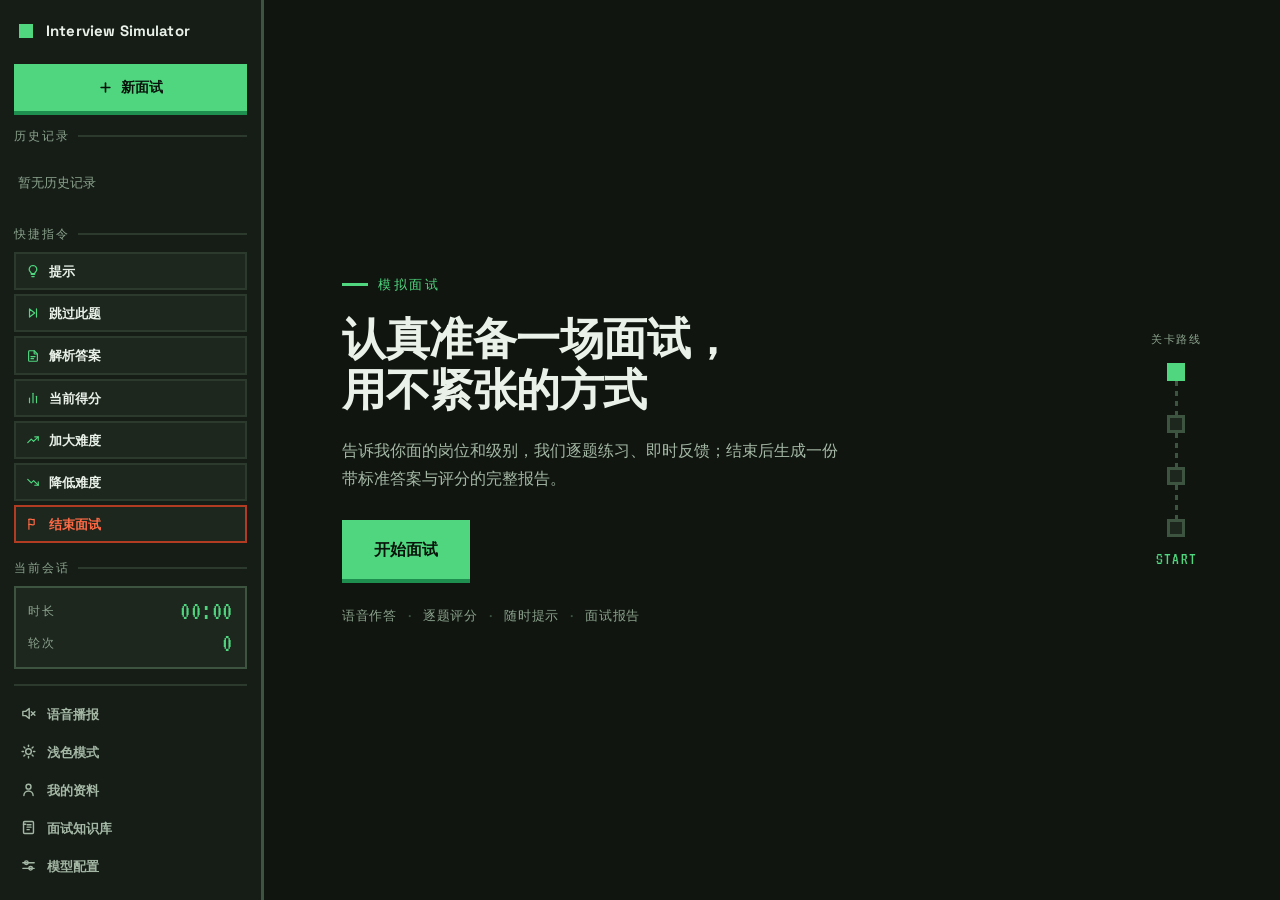
==== commit a479d94f: "前端重设计：方向 A「像素关卡 / 关卡化进阶练习」 花叔 huashu-design 三方向硬门（A 秒数轮盘→像素游戏横版 / B Things3 参照 / C 原研哉+Rams），用户选 A。文" ====
--- a/frontend/index.html
+++ b/frontend/index.html
@@ -6,7 +6,7 @@
   <title>Interview Simulator</title>
   <link rel="preconnect" href="https://fonts.googleapis.com" />
   <link rel="preconnect" href="https://fonts.gstatic.com" crossorigin />
-  <link href="https://fonts.googleapis.com/css2?family=Newsreader:ital,opsz,wght@0,6..72,400;0,6..72,500;0,6..72,600;1,6..72,400&family=Nunito:wght@400;500;600;700;800&display=swap" rel="stylesheet" />
+  <link href="https://fonts.googleapis.com/css2?family=Space+Grotesk:wght@500;600;700&family=Manrope:wght@400;500;600;700&family=JetBrains+Mono:wght@400;500;700&family=VT323&display=swap" rel="stylesheet" />
   <link rel="stylesheet" href="style.css" />
 </head>
 <body>
@@ -100,10 +100,10 @@
       </button>
       <button class="toggle-btn" id="theme-btn" onclick="toggleTheme()">
         <span id="theme-icon" style="display:contents">
-          <svg class="ic ic-off" viewBox="0 0 24 24" fill="none" stroke="currentColor" stroke-linecap="round" stroke-linejoin="round"><path d="M20 13.5A8 8 0 1 1 10.5 4a6.5 6.5 0 0 0 9.5 9.5Z"/></svg>
-          <svg class="ic ic-on" viewBox="0 0 24 24" fill="none" stroke="currentColor" stroke-linecap="round" stroke-linejoin="round"><circle cx="12" cy="12" r="4"/><line x1="12" y1="3" x2="12" y2="5"/><line x1="12" y1="19" x2="12" y2="21"/><line x1="3" y1="12" x2="5" y2="12"/><line x1="19" y1="12" x2="21" y2="12"/><line x1="5.5" y1="5.5" x2="7" y2="7"/><line x1="17" y1="17" x2="18.5" y2="18.5"/><line x1="18.5" y1="5.5" x2="17" y2="7"/><line x1="7" y1="17" x2="5.5" y2="18.5"/></svg>
+          <svg class="ic ic-off" viewBox="0 0 24 24" fill="none" stroke="currentColor" stroke-linecap="round" stroke-linejoin="round"><circle cx="12" cy="12" r="4"/><line x1="12" y1="3" x2="12" y2="5"/><line x1="12" y1="19" x2="12" y2="21"/><line x1="3" y1="12" x2="5" y2="12"/><line x1="19" y1="12" x2="21" y2="12"/><line x1="5.5" y1="5.5" x2="7" y2="7"/><line x1="17" y1="17" x2="18.5" y2="18.5"/><line x1="18.5" y1="5.5" x2="17" y2="7"/><line x1="7" y1="17" x2="5.5" y2="18.5"/></svg>
+          <svg class="ic ic-on" viewBox="0 0 24 24" fill="none" stroke="currentColor" stroke-linecap="round" stroke-linejoin="round"><path d="M20 13.5A8 8 0 1 1 10.5 4a6.5 6.5 0 0 0 9.5 9.5Z"/></svg>
         </span>
-        <span>深色模式</span>
+        <span>浅色模式</span>
       </button>
       <button class="toggle-btn" onclick="openProfile()">
         <svg class="ic" viewBox="0 0 24 24" fill="none" stroke="currentColor" stroke-linecap="round" stroke-linejoin="round"><circle cx="12" cy="8" r="3.5"/><path d="M5.5 20.5a6.5 6.5 0 0 1 13 0"/></svg>
@@ -126,15 +126,28 @@
     <!-- Welcome -->
     <div class="welcome-screen" id="welcome-screen">
       <div class="welcome-card">
-        <div class="welcome-overline">模拟面试</div>
-        <h1>认真准备一场面试，<br/>用不紧张的方式</h1>
-        <p>告诉我你面的岗位和级别，我们逐题练习、即时反馈；结束后生成一份带标准答案与评分的完整报告。</p>
-        <button class="start-btn" onclick="openStartConfirm()">开始面试</button>
-        <div class="welcome-tags">
-          <span><svg class="ic" viewBox="0 0 24 24" fill="none" stroke="currentColor" stroke-linecap="round" stroke-linejoin="round"><path d="M12 3a2.5 2.5 0 0 0-2.5 2.5v5a2.5 2.5 0 0 0 5 0v-5A2.5 2.5 0 0 0 12 3Z"/><path d="M6 11a6 6 0 0 0 12 0"/><line x1="12" y1="17" x2="12" y2="21"/></svg>语音作答</span>
-          <span><svg class="ic" viewBox="0 0 24 24" fill="none" stroke="currentColor" stroke-linecap="round" stroke-linejoin="round"><polyline points="4 12.5 9 17.5 20 6.5"/></svg>逐题评分</span>
-          <span><svg class="ic" viewBox="0 0 24 24" fill="none" stroke="currentColor" stroke-linecap="round" stroke-linejoin="round"><path d="M9 18h6"/><path d="M10 21.5h4"/><path d="M12 2.5a6.5 6.5 0 0 0-4 11.6c.6.5 1 1.2 1 2.4h6c0-1.2.4-1.9 1-2.4A6.5 6.5 0 0 0 12 2.5Z"/></svg>随时提示</span>
-          <span><svg class="ic" viewBox="0 0 24 24" fill="none" stroke="currentColor" stroke-linecap="round" stroke-linejoin="round"><rect x="6" y="4.5" width="12" height="16" rx="1.8"/><path d="M9.5 4.5V3.5h5v1"/><line x1="9" y1="10" x2="15" y2="10"/><line x1="9" y1="13.5" x2="15" y2="13.5"/><line x1="9" y1="17" x2="12.5" y2="17"/></svg>面试报告</span>
+        <div class="welcome-main">
+          <div class="welcome-overline">模拟面试</div>
+          <h1>认真准备一场面试，<br/>用不紧张的方式</h1>
+          <p>告诉我你面的岗位和级别，我们逐题练习、即时反馈；结束后生成一份带标准答案与评分的完整报告。</p>
+          <button class="start-btn" onclick="openStartConfirm()">开始面试</button>
+          <div class="welcome-tags">
+            <span>语音作答</span>
+            <span>逐题评分</span>
+            <span>随时提示</span>
+            <span>面试报告</span>
+          </div>
+        </div>
+        <div class="level-path" aria-hidden="true">
+          <span class="lp-label">关卡路线</span>
+          <span class="lp-node lp-node--start"></span>
+          <span class="lp-link"></span>
+          <span class="lp-node"></span>
+          <span class="lp-link"></span>
+          <span class="lp-node"></span>
+          <span class="lp-link"></span>
+          <span class="lp-node"></span>
+          <span class="lp-start-tag">START</span>
         </div>
       </div>
     </div>
--- a/frontend/style.css
+++ b/frontend/style.css
@@ -1,144 +1,105 @@
 /* ═══════════════════════════════════════════════════════════════════
-   Interview Simulator — "Warm Editorial Coach"
-   衬线标题的人味 + 无衬线正文的专业 + 赤陶暖色 + 编辑级留白
-   设计方向见 ../design/direction-approved.md
-   注：app.js 依赖的所有 id / class 均保留，此处只换视觉。
+   Interview Simulator — 方向 A：像素关卡 / 关卡化进阶练习
+   花叔 huashu-design · 秒数轮盘 → 「像素游戏横版叙事」
+   FORM：面试 =「一问一答的回合」+「结束后被结算打分」→ 读成横版闯关。
+   磷光屏绿 = 前进 / 过关的唯一能量色；橙红 = 受击 / 危险（小面积）。
+   硬边、2–4px 描边、生硬底阴影按钮（0 4px 0 + :active 位移）、VT323 读数。
+   正文一律 Manrope ≥15px / 对比度 ≥4.5:1，长文不做像素字。
+   默认深色 arcade 底；侧栏「浅色模式」可切浅色变体。
+   app.js / index.html 依赖的所有 id / class 全部保留，仅换视觉。
+   设计稿：../design/huashu-3dir/design-demos/A-arcade-levels.html
    ═══════════════════════════════════════════════════════════════════ */
 
-/* ── Design Tokens ─────────────────────────────── */
+/* ── Tokens：默认 = 深色 arcade ─────────────────── */
 :root {
-  /* 纸面中性色 —— 暖，不冷 */
-  --paper:          #FBF6F0;   /* 页面底：暖白纸 */
-  --surface:        #FFFFFF;   /* 卡片 / 浮层 */
-  --surface-sunken: #F5EDE4;   /* 侧栏 / 内嵌区 */
-  --ink:            #2C2521;   /* 标题 / 主文：暖近黑 */
-  --ink-soft:       #5C5049;   /* 正文 */
-  --ink-faint:      #998B7E;   /* 注释 / 占位 */
-  --line:           #EBE0D4;   /* 发丝分隔线 */
-  --line-strong:    #DDCEBD;
-
-  /* 主色 —— 赤陶，比原珊瑚更沉、可当文字色 */
-  --clay:           #C75B39;
-  --clay-hover:     #B24E30;
-  --clay-tint:      #F3E3DB;   /* 活动态 / 柔填充 */
-  --clay-wash:      #FAEFE9;   /* hover 底 */
-
-  /* 状态色 —— 柔和 */
-  --sage:           #6E9E76;   /* 正向 */
-  --sage-tint:      #E7EFE4;
-  --amber:          #C2872F;   /* 温和提醒 */
-  --coral-warn:     #C0604D;   /* 破坏性操作，不用刺眼纯红 */
-  --coral-warn-tint:#F6E4DF;
-
-  /* 圆角 —— 圆润但克制 */
-  --radius-sm:   9px;
-  --radius-md:   14px;
-  --radius-lg:   20px;
-  --radius-full: 999px;
-  --radius:      16px;
-
-  /* 阴影 —— 暖调、弥散 */
-  --shadow-sm: 0 1px 2px rgba(60,42,30,.05), 0 2px 8px rgba(60,42,30,.05);
-  --shadow-md: 0 6px 22px rgba(60,42,30,.09);
-  --shadow-lg: 0 26px 64px rgba(44,30,20,.20);
-
-  /* 字体 */
-  --font:         'Nunito', -apple-system, BlinkMacSystemFont, 'PingFang SC', 'Microsoft YaHei', sans-serif;
-  --font-display: 'Newsreader', 'Iowan Old Style', 'Songti SC', Georgia, serif;
-  --mono:         'SF Mono', 'Consolas', 'Fira Code', monospace;
-
-  --sidebar-w: 250px;
-
-  /* ── 兼容别名（app.js 与既有选择器使用，勿删）─── */
-  --color-primary:        var(--clay);
-  --color-primary-hover:  var(--clay-hover);
-  --color-primary-light:  var(--clay-tint);
-  --color-accent:         var(--amber);
-  --color-bg:             var(--paper);
-  --color-surface:        var(--surface);
-  --color-border:         var(--line);
-  --color-text-primary:   var(--ink);
-  --color-text-secondary: var(--ink-soft);
-  --color-success:        var(--sage);
-  --color-warning:        var(--amber);
-  --color-error:          var(--coral-warn);
-
-  --accent:       var(--clay);
-  --accent-hover: var(--clay-hover);
-  --accent-soft:  var(--clay-tint);
-  --danger:       var(--coral-warn);
-  --danger-soft:  var(--coral-warn-tint);
-  --green:        var(--sage);
-  --warning:      var(--amber);
-
-  --bg:         var(--paper);
-  --bg-sidebar: var(--surface-sunken);
-  --bg-user:    var(--clay-tint);
-  --bg-input:   var(--surface-sunken);
-  --bg-hover:   var(--clay-wash);
-  --border:     var(--line);
-  --text:       var(--ink);
-  --text-sub:   var(--ink-soft);
-  --text-muted: var(--ink-faint);
-}
-
-[data-theme="dark"] {
-  --paper:          #211C19;
-  --surface:        #2B2420;
-  --surface-sunken: #1A1512;
-  --ink:            #F2E9E0;
-  --ink-soft:       #CBBCAF;
-  --ink-faint:      #8B7C6F;
-  --line:           #3B322C;
-  --line-strong:    #4A403A;
-
-  --clay:           #E67D57;
-  --clay-hover:     #F08A64;
-  --clay-tint:      #3A2A22;
-  --clay-wash:      #2F241E;
-
-  --sage:           #85B08C;
-  --sage-tint:      #29332A;
-  --amber:          #D69A4A;
-  --coral-warn:     #D8836E;
-  --coral-warn-tint:#38251F;
-
-  --shadow-sm: 0 1px 2px rgba(0,0,0,.28), 0 2px 10px rgba(0,0,0,.24);
-  --shadow-md: 0 6px 22px rgba(0,0,0,.34);
-  --shadow-lg: 0 26px 64px rgba(0,0,0,.52);
-}
+  --page:#090c0a;
+  --bg:#10160f;
+  --bg-2:#151d16;
+  --bg-3:#1d271e;
+  --border:#2b3a2c;
+  --border-bright:#3d5540;
+  --text:#e9f1e9;
+  --text-dim:#a4b7a5;
+  --text-faint:#8ba28d;
+  --energy:#4fd67f;
+  --energy-deep:#1f8f4f;
+  --energy-ink:#07130b;
+  --warn:#ff6a45;
+  --warn-deep:#b23c22;
+  --track:#22301f;
+  --ledge:#0a3a20;
+  --scan:rgba(255,255,255,.016);
+
+  --sidebar-w:264px;
+
+  /* app.js 内联样式 / 既有选择器别名（勿删） */
+  --danger:var(--warn);
+  --green:var(--energy);
+  --warning:var(--warn);
+  --text-muted:var(--text-faint);
+  --accent:var(--energy);
+  --color-primary:var(--energy);
+  --color-bg:var(--bg);
+  --color-surface:var(--bg-2);
+  --color-border:var(--border);
+  --color-text-primary:var(--text);
+  --color-text-secondary:var(--text-dim);
+  --color-success:var(--energy);
+  --color-warning:var(--warn);
+  --color-error:var(--warn);
+  --border-alias:var(--border);
+  --text-sub:var(--text-dim);
+}
+
+:root[data-theme="light"] {
+  --page:#e7ede3;
+  --bg:#f4f7f0;
+  --bg-2:#ffffff;
+  --bg-3:#eef2e8;
+  --border:#c3d1bd;
+  --border-bright:#93ad8e;
+  --text:#161f14;
+  --text-dim:#465043;
+  --text-faint:#5b6957;
+  --energy:#178a49;
+  --energy-deep:#0d6234;
+  --energy-ink:#ffffff;
+  --warn:#c83c1c;
+  --warn-deep:#8f2a12;
+  --track:#d6e0cf;
+  --ledge:#0d6234;
+  --scan:rgba(0,0,0,.02);
+}
+
+html { color-scheme: dark; }
+:root[data-theme="light"] { color-scheme: light; }
 
 /* ── Reset ─────────────────────────────────────── */
 *, *::before, *::after { box-sizing: border-box; margin: 0; padding: 0; }
 html, body { height: 100%; overflow: hidden; }
+html, body { overflow-x: clip; }
 body {
-  font-family: var(--font);
-  background: var(--bg);
+  font-family: "Manrope", system-ui, -apple-system, "Segoe UI", "PingFang SC", "Microsoft YaHei", sans-serif;
+  background: var(--page);
+  background-image: repeating-linear-gradient(0deg, transparent 0 3px, var(--scan) 3px 4px);
   color: var(--text);
   font-size: 15px;
-  line-height: 1.65;
+  line-height: 1.7;
   -webkit-font-smoothing: antialiased;
-  transition: background .25s ease, color .25s ease;
-}
-button { font-family: var(--font); cursor: pointer; color: inherit; }
-::selection { background: var(--clay-tint); color: var(--ink); }
-
-:focus-visible {
-  outline: 2px solid var(--clay);
-  outline-offset: 2px;
-  border-radius: 4px;
-}
+  transition: background .12s linear, color .12s linear;
+}
+button, input, textarea, select { font: inherit; color: inherit; }
+button { cursor: pointer; background: none; border: none; }
+::selection { background: var(--energy); color: var(--energy-ink); }
+
+:focus-visible { outline: 2px solid var(--energy); outline-offset: 2px; }
 
 @media (prefers-reduced-motion: reduce) {
-  *, *::before, *::after {
-    animation-duration: .001ms !important;
-    transition-duration: .001ms !important;
-    animation-iteration-count: 1 !important;
-  }
-}
-
-/* Shared line-icon sizing */
-.ic { width: 17px; height: 17px; flex-shrink: 0; stroke-width: 1.7; }
+  *, *::before, *::after { animation-duration: .001ms !important; animation-iteration-count: 1 !important; }
+}
+
+/* mono / display helpers */
+.ic { width: 17px; height: 17px; flex-shrink: 0; }
 
 /* ── Layout ────────────────────────────────────── */
 .app { display: flex; height: 100vh; }
@@ -146,558 +107,509 @@
 /* ═══ Sidebar ═══════════════════════════════════ */
 .sidebar {
   width: var(--sidebar-w); flex-shrink: 0;
-  background: var(--bg-sidebar);
-  border-right: 1px solid var(--line);
-  display: flex; flex-direction: column;
-  padding: 22px 14px 16px; gap: 22px; overflow: hidden;
+  border-right: 3px solid var(--border-bright);
+  background: var(--bg-2);
+  padding: 16px 14px; display: flex; flex-direction: column; gap: 15px;
+  overflow: hidden;
 }
 .sidebar-top { display: flex; flex-direction: column; gap: 16px; }
-.logo { display: flex; align-items: center; gap: 9px; padding: 2px 4px; }
-.logo-icon { display: flex; color: var(--clay); }
-.logo-icon .ic { width: 21px; height: 21px; }
-.logo-text {
-  font-family: var(--font-display);
-  font-size: 16px; font-weight: 600; letter-spacing: .1px;
-  color: var(--ink);
-}
+.logo { display: flex; align-items: center; gap: 10px; padding: 2px 2px 4px; }
+.logo-icon { width: 20px; height: 20px; flex-shrink: 0; background: var(--energy); box-shadow: inset 0 0 0 3px var(--bg-2), inset 0 0 0 6px var(--energy); }
+.logo-icon .ic { display: none; }
+.logo-text { font-family: "Space Grotesk", sans-serif; font-weight: 700; font-size: 15px; letter-spacing: .01em; color: var(--text); white-space: nowrap; overflow: hidden; text-overflow: ellipsis; }
+
 .new-session-btn {
-  display: flex; align-items: center; justify-content: center; gap: 7px;
-  width: 100%; padding: 10px; background: var(--clay); color: #fff;
-  border: none; border-radius: var(--radius-full);
-  font-size: 13.5px; font-weight: 700; letter-spacing: .2px;
-  transition: background .18s ease, transform .18s ease;
-}
-.new-session-btn .ic { width: 15px; height: 15px; stroke-width: 2.2; }
-.new-session-btn:hover { background: var(--clay-hover); transform: translateY(-1px); }
-
-/* Sections */
-.sidebar-section { display: flex; flex-direction: column; gap: 9px; }
+  display: flex; align-items: center; justify-content: center; gap: 8px; width: 100%;
+  font-family: "Space Grotesk", sans-serif; font-weight: 600; font-size: 14px;
+  border: 2px solid var(--energy); background: var(--energy); color: var(--energy-ink);
+  padding: 10px 14px; box-shadow: 0 4px 0 var(--energy-deep);
+  transition: transform .05s linear, box-shadow .05s linear;
+}
+.new-session-btn:active { transform: translateY(4px); box-shadow: 0 0 0 var(--energy-deep); }
+.new-session-btn .ic { display: block; width: 15px; height: 15px; stroke-width: 2.6; }
+
+/* groups */
+.sidebar-section { display: flex; flex-direction: column; gap: 8px; }
 .section-label {
-  font-size: 10.5px; font-weight: 700; color: var(--ink-faint);
-  text-transform: uppercase; letter-spacing: .9px; padding: 0 6px;
-}
-
-/* History */
-.history-section { flex: 1; min-height: 0; gap: 8px; }
-.session-list { flex: 1; min-height: 0; overflow-y: auto; display: flex; flex-direction: column; gap: 2px; }
+  font-family: "JetBrains Mono", monospace; font-size: 12px; font-weight: 500;
+  letter-spacing: .16em; text-transform: uppercase; color: var(--text-faint);
+  display: flex; align-items: center; gap: 8px;
+}
+.section-label::after { content: ""; flex: 1; height: 2px; background: var(--border); }
+
+/* history */
+.history-section { flex: 1; min-height: 0; }
+.session-list { flex: 1; min-height: 0; overflow-y: auto; display: flex; flex-direction: column; gap: 8px; }
 .session-list::-webkit-scrollbar { width: 4px; }
-.session-list::-webkit-scrollbar-thumb { background: var(--line-strong); border-radius: 2px; }
-.session-empty { font-size: 12.5px; color: var(--ink-faint); text-align: center; padding: 26px 12px; line-height: 1.8; }
+.session-list::-webkit-scrollbar-thumb { background: var(--border-bright); }
+.session-empty { font-size: 13px; color: var(--text-faint); padding: 16px 4px; line-height: 1.7; }
 .session-item {
-  position: relative; padding: 9px 12px 9px 14px;
-  border-radius: var(--radius-sm); cursor: pointer;
-  transition: background .15s ease; flex-shrink: 0;
-}
-.session-item::before {
-  content: ''; position: absolute; left: 3px; top: 8px; bottom: 8px; width: 2.5px;
-  border-radius: 2px; background: transparent; transition: background .15s ease;
-}
-.session-item:hover { background: var(--clay-wash); }
-.session-item.active { background: var(--clay-tint); }
-.session-item.active::before { background: var(--clay); }
-.session-title { font-size: 12.5px; font-weight: 600; color: var(--ink); white-space: nowrap; overflow: hidden; text-overflow: ellipsis; padding-right: 18px; }
-.session-meta { font-size: 11px; color: var(--ink-faint); margin-top: 2px; }
+  position: relative; border: 2px solid var(--border); background: var(--bg-3);
+  padding: 9px 10px; display: flex; flex-direction: column; gap: 4px; cursor: pointer;
+  transition: border-color .08s linear;
+}
+.session-item:hover { border-color: var(--border-bright); }
+.session-item.active { border-color: var(--energy); }
+.session-title { font-size: 13px; font-weight: 600; color: var(--text); line-height: 1.4; white-space: nowrap; overflow: hidden; text-overflow: ellipsis; padding-right: 16px; }
+.session-meta { font-family: "JetBrains Mono", monospace; font-size: 11px; letter-spacing: .04em; color: var(--text-faint); }
 .session-del {
-  position: absolute; right: 6px; top: 50%; transform: translateY(-50%);
-  width: 20px; height: 20px; border: none; background: none; color: var(--ink-faint);
-  font-size: 15px; line-height: 1; border-radius: var(--radius-sm); display: none;
-  align-items: center; justify-content: center; padding: 0;
-}
-.session-item:hover .session-del { display: flex; }
-.session-del:hover { background: var(--coral-warn-tint); color: var(--coral-warn); }
-
-/* Commands */
-.commands { display: flex; flex-direction: column; gap: 1px; }
+  position: absolute; right: 5px; top: 7px; width: 20px; height: 20px;
+  display: none; align-items: center; justify-content: center;
+  color: var(--text-faint); font-size: 15px; line-height: 1;
+}
+.session-item:hover .session-del, .session-item:focus-within .session-del { display: flex; }
+.session-del:hover { color: var(--warn); background: var(--bg-2); }
+
+/* commands */
+.commands { display: flex; flex-direction: column; gap: 4px; }
 .cmd-btn {
-  display: flex; align-items: center; gap: 10px;
-  width: 100%; padding: 8px 10px; background: transparent;
-  border: 1px solid transparent; border-radius: var(--radius-sm);
-  font-size: 12.5px; font-weight: 600; color: var(--ink-soft);
-  text-align: left; transition: background .14s ease, color .14s ease;
-}
-.cmd-btn .ic { width: 15px; height: 15px; color: var(--ink-faint); transition: color .14s ease; }
-.cmd-btn:hover { background: var(--clay-wash); color: var(--ink); }
-.cmd-btn:hover .ic { color: var(--clay); }
-.cmd-end { color: var(--coral-warn); }
-.cmd-end .ic { color: var(--coral-warn); }
-.cmd-end:hover { background: var(--coral-warn-tint); color: var(--coral-warn); }
-.cmd-end:hover .ic { color: var(--coral-warn); }
-
-/* Stats */
-.session-stats { display: flex; gap: 9px; }
-.stat-card {
-  flex: 1; background: var(--surface); border: 1px solid var(--line);
-  border-radius: var(--radius-md); padding: 11px 13px; box-shadow: var(--shadow-sm);
-}
+  width: 100%; display: flex; align-items: center; gap: 9px; text-align: left;
+  border: 2px solid var(--border); background: var(--bg-3); color: var(--text);
+  padding: 6px 10px; font-family: "Manrope", sans-serif; font-size: 13px; font-weight: 600;
+  transition: border-color .08s linear, color .08s linear;
+}
+.cmd-btn .ic { width: 14px; height: 14px; color: var(--energy); stroke-width: 2; }
+.cmd-btn:hover { border-color: var(--border-bright); }
+.cmd-end { border-color: var(--warn-deep); color: var(--warn); }
+.cmd-end .ic { color: var(--warn); }
+.cmd-end:hover { border-color: var(--warn); }
+
+/* session HUD */
+.session-stats { border: 2px solid var(--border-bright); background: var(--bg-3); padding: 10px 12px; display: flex; flex-direction: column; gap: 6px; }
+.stat-card { display: flex; align-items: center; justify-content: space-between; gap: 10px; background: none; border: none; padding: 2px 0; }
 .stat-label {
-  font-size: 10px; color: var(--ink-faint); font-weight: 700;
-  text-transform: uppercase; letter-spacing: .6px;
-  display: flex; align-items: center; gap: 5px;
-}
-.stat-value { font-size: 21px; font-weight: 700; font-variant-numeric: tabular-nums; line-height: 1.25; color: var(--ink); margin-top: 2px; }
-
-.timer-card { cursor: pointer; transition: border-color .2s ease, transform .2s ease; }
-.timer-card:hover { border-color: var(--clay); transform: translateY(-1px); }
-.pause-hint { font-size: 10px; color: var(--ink-faint); margin-top: 3px; transition: color .2s ease; }
-.timer-card:hover .pause-hint { color: var(--clay); }
+  font-family: "JetBrains Mono", monospace; font-size: 12px; font-weight: 500;
+  letter-spacing: .14em; text-transform: uppercase; color: var(--text-faint);
+  display: flex; align-items: center; gap: 6px;
+}
+.stat-value { font-family: "VT323", monospace; font-size: 26px; line-height: .85; color: var(--energy); letter-spacing: .02em; }
+.timer-card { cursor: pointer; }
+.pause-hint { display: none; }
 .pause-badge {
-  display: none; font-size: 8.5px; font-weight: 700;
-  background: var(--sage-tint); color: var(--sage);
-  border-radius: var(--radius-full); padding: 1px 6px; letter-spacing: .3px;
-}
-.timer-card.paused { border-color: var(--amber); background: color-mix(in srgb, var(--amber) 6%, var(--surface)); }
-.timer-card.paused .stat-value { color: var(--amber); }
-.timer-card.paused .pause-badge { display: inline; background: color-mix(in srgb, var(--amber) 16%, transparent); color: var(--amber); }
-.timer-card.paused .pause-hint { color: var(--amber); }
-
-/* Footer */
-.sidebar-footer { margin-top: auto; display: flex; flex-direction: column; gap: 1px; padding-top: 6px; border-top: 1px solid var(--line); }
+  display: none; font-family: "JetBrains Mono", monospace; font-size: 9px; font-weight: 700;
+  letter-spacing: .08em; text-transform: uppercase;
+  background: var(--warn); color: #1a0b04; padding: 1px 5px;
+}
+.timer-card.paused .stat-value { color: var(--warn); }
+.timer-card.paused .pause-badge { display: inline-block; }
+
+/* tools */
+.sidebar-footer { margin-top: auto; display: flex; flex-direction: column; gap: 2px; border-top: 2px solid var(--border); padding-top: 10px; }
 .toggle-btn {
-  display: flex; align-items: center; gap: 10px; width: 100%;
-  padding: 9px 10px; background: transparent; border: none;
-  border-radius: var(--radius-sm); font-size: 12.5px; font-weight: 600;
-  color: var(--ink-soft); transition: background .14s ease, color .14s ease;
-}
-.toggle-btn .ic { width: 16px; height: 16px; color: var(--ink-faint); transition: color .14s ease; }
-.toggle-btn:hover { background: var(--clay-wash); color: var(--ink); }
-.toggle-btn:hover .ic { color: var(--ink-soft); }
-.toggle-btn.active { color: var(--clay); }
-.toggle-btn.active .ic { color: var(--clay); }
-/* icon show / hide for stateful toggles (theme, tts) */
+  display: flex; align-items: center; gap: 10px; width: 100%; text-align: left;
+  color: var(--text-dim); font-family: "Manrope", sans-serif; font-size: 13px; font-weight: 600;
+  padding: 7px 6px; transition: color .08s linear, background .08s linear;
+}
+.toggle-btn .ic { width: 17px; height: 17px; stroke-width: 2; }
+.toggle-btn:hover { color: var(--text); background: var(--bg-3); }
+.toggle-btn.active { color: var(--energy); }
 .toggle-btn .ic-on { display: none; }
 .toggle-btn.active .ic-on { display: block; }
 .toggle-btn.active .ic-off { display: none; }
 
-/* ═══ Chat Main ═════════════════════════════════ */
-.chat-main { flex: 1; display: flex; flex-direction: column; overflow: hidden; position: relative; background: var(--bg); }
-
-/* ── Welcome ───────────────────────────────────── */
-.welcome-screen {
-  position: absolute; inset: 0; display: flex; align-items: center; justify-content: center;
-  background: var(--bg); z-index: 10;
-  background-image: radial-gradient(120% 60% at 50% -10%, var(--clay-wash), transparent 60%);
-}
-.welcome-card {
-  display: flex; flex-direction: column; align-items: center; gap: 18px;
-  text-align: center; max-width: 520px; padding: 0 32px;
-  animation: rise-in .4s cubic-bezier(.4, 0, .2, 1);
-}
+/* ═══ Chat / stage ═════════════════════════════ */
+.chat-main { flex: 1; display: flex; flex-direction: column; overflow: hidden; position: relative; background: var(--bg); min-width: 0; }
+/* HUD frame motif：主区顶部一条虚线能量轨（游戏画面框），非数据 */
+.chat-main::before {
+  content: ""; position: absolute; top: 0; left: 0; right: 0; height: 3px; z-index: 6;
+  background: repeating-linear-gradient(90deg, var(--border-bright) 0 8px, transparent 8px 16px);
+}
+.app:has(#messages-wrap.visible) .chat-main::before { background: repeating-linear-gradient(90deg, var(--energy) 0 8px, transparent 8px 16px); }
+.app:has(#ended-bar.visible) .chat-main::before { background: repeating-linear-gradient(90deg, var(--warn) 0 8px, transparent 8px 16px); }
+
+/* welcome */
+.welcome-screen { position: absolute; inset: 0; display: flex; align-items: center; justify-content: center; background: var(--bg); z-index: 10; padding: 40px; }
+.welcome-card { display: flex; align-items: center; gap: 52px; max-width: 860px; width: 100%; }
+.welcome-main { flex: 1; min-width: 0; }
+.welcome-icon { display: none; }
 .welcome-overline {
-  font-size: 11.5px; font-weight: 800; letter-spacing: 1.5px;
-  text-transform: uppercase; color: var(--clay);
-}
-.welcome-icon { display: none; }  /* 旧大 emoji 位，保留选择器空规则 */
+  margin: 0 0 18px; font-family: "JetBrains Mono", monospace; font-size: 13px;
+  letter-spacing: .2em; text-transform: uppercase; color: var(--energy);
+  display: flex; align-items: center; gap: 10px;
+}
+.welcome-overline::before { content: ""; width: 26px; height: 3px; background: var(--energy); flex-shrink: 0; }
 .welcome-card h1 {
-  font-family: var(--font-display);
-  font-size: clamp(28px, 4.4vw, 40px); font-weight: 500; line-height: 1.28;
-  letter-spacing: -.01em; color: var(--ink); text-wrap: balance;
-}
-.welcome-card p {
-  font-size: 15.5px; color: var(--ink-soft); line-height: 1.85; max-width: 430px;
-}
+  margin: 0; font-family: "Space Grotesk", sans-serif; font-style: normal; font-weight: 700;
+  font-size: clamp(30px, 3.6vw, 44px); line-height: 1.16; letter-spacing: -.01em; color: var(--text);
+  overflow-wrap: anywhere;
+}
+.welcome-card p { margin: 20px 0 28px; font-size: 16px; line-height: 1.75; color: var(--text-dim); max-width: 50ch; }
 .start-btn {
-  margin-top: 6px; padding: 14px 40px; background: var(--clay); color: #fff;
-  border: none; border-radius: var(--radius-full);
-  font-size: 15.5px; font-weight: 700; letter-spacing: .3px;
-  box-shadow: var(--shadow-md);
-  transition: background .2s ease, transform .2s ease, box-shadow .2s ease;
-}
-.start-btn:hover { background: var(--clay-hover); transform: translateY(-2px); box-shadow: var(--shadow-lg); }
+  font-family: "Space Grotesk", sans-serif; font-weight: 600; font-size: 16px;
+  border: 2px solid var(--energy); background: var(--energy); color: var(--energy-ink);
+  padding: 14px 30px; box-shadow: 0 4px 0 var(--energy-deep);
+  transition: transform .05s linear, box-shadow .05s linear;
+}
+.start-btn:active { transform: translateY(4px); box-shadow: 0 0 0 var(--energy-deep); }
 .welcome-tags {
-  display: flex; flex-wrap: wrap; gap: 8px 18px; justify-content: center; margin-top: 8px;
-}
-.welcome-tags span {
-  position: relative; font-size: 12.5px; font-weight: 600; color: var(--ink-faint);
-  display: inline-flex; align-items: center; gap: 7px;
-}
-.welcome-tags span:not(:first-child)::before {
-  content: ''; position: absolute; left: -10px; top: 50%; width: 3px; height: 3px;
-  border-radius: 50%; background: var(--line-strong); transform: translateY(-50%);
-}
-.welcome-tags .ic { width: 14px; height: 14px; color: var(--clay); }
-
-@keyframes rise-in { from { opacity: 0; transform: translateY(12px); } to { opacity: 1; transform: none; } }
-
-/* ── Messages ──────────────────────────────────── */
-.messages-wrap { flex: 1; overflow-y: auto; display: none; scroll-behavior: smooth; }
+  margin: 26px 0 0; display: flex; flex-wrap: wrap;
+  font-family: "JetBrains Mono", monospace; font-size: 12.5px; letter-spacing: .05em; color: var(--text-faint);
+}
+.welcome-tags .ic { display: none; }
+.welcome-tags span { display: inline-flex; align-items: center; }
+.welcome-tags span::after { content: "·"; margin: 0 9px; color: var(--border-bright); }
+.welcome-tags span:last-child::after { content: none; }
+
+/* level-path decoration */
+.level-path { display: flex; flex-direction: column; align-items: center; flex-shrink: 0; padding-top: 4px; }
+.lp-label { font-family: "JetBrains Mono", monospace; font-size: 11px; letter-spacing: .16em; text-transform: uppercase; color: var(--text-faint); margin-bottom: 14px; }
+.lp-node { width: 18px; height: 18px; border: 3px solid var(--border-bright); background: var(--bg-3); }
+.lp-node--start { background: var(--energy); border-color: var(--energy); }
+.lp-link { width: 3px; height: 34px; background: repeating-linear-gradient(180deg, var(--border-bright) 0 5px, transparent 5px 10px); }
+.lp-start-tag { font-family: "VT323", monospace; font-size: 17px; color: var(--energy); letter-spacing: .08em; margin-top: 8px; }
+
+/* messages */
+.messages-wrap { flex: 1; overflow-y: auto; display: none; }
 .messages-wrap.visible { display: block; }
-.messages { max-width: 720px; margin: 0 auto; padding: 36px 28px 16px; display: flex; flex-direction: column; }
-.message { display: flex; gap: 13px; padding: 13px 0; }
-.message.user { flex-direction: row-reverse; }
+.messages-wrap::-webkit-scrollbar { width: 8px; }
+.messages-wrap::-webkit-scrollbar-thumb { background: var(--border-bright); }
+.messages { max-width: 820px; margin: 0 auto; padding: 34px 40px 16px; display: flex; flex-direction: column; gap: 8px; counter-reset: round; }
+.message { display: flex; flex-direction: column; gap: 6px; padding: 8px 0; }
+.message.user { align-items: flex-end; }
+.message.assistant { counter-increment: round; }
+.message.assistant::before {
+  content: "ROUND " counter(round, decimal-leading-zero);
+  font-family: "VT323", monospace; font-size: 18px; letter-spacing: .1em; color: var(--energy);
+  border: 2px solid var(--border-bright); background: var(--bg-2); padding: 0 8px; align-self: flex-start; margin-bottom: 4px;
+}
 .avatar {
-  width: 30px; height: 30px; border-radius: 10px;
-  display: flex; align-items: center; justify-content: center;
-  font-size: 11px; font-weight: 700; flex-shrink: 0; margin-top: 3px;
-}
-.message.assistant .avatar {
-  background: var(--clay); color: #fff;
-  font-family: var(--font-display); font-style: italic; font-size: 12px;
-  box-shadow: var(--shadow-sm);
-}
-.message.user .avatar { background: var(--surface-sunken); color: var(--ink-faint); border: 1px solid var(--line); }
-.msg-body { flex: 1; min-width: 0; }
+  font-family: "JetBrains Mono", monospace; font-weight: 700; font-size: 0;
+  text-transform: uppercase; letter-spacing: .14em; color: var(--text-faint);
+  background: none; width: auto; height: auto; box-shadow: none; border: none;
+}
+.message.assistant .avatar::before { content: "面试官"; font-size: 11.5px; }
+.message.user .avatar::before { content: "你"; font-size: 11.5px; color: var(--energy); }
+.msg-body { min-width: 0; width: 100%; }
 .message.user .msg-body { display: flex; justify-content: flex-end; }
-.msg-text { font-size: 15px; line-height: 1.8; color: var(--ink); }
+.msg-text {
+  font-size: 15px; line-height: 1.75; color: var(--text);
+  border: 2px solid var(--border); background: var(--bg-2);
+  border-left: 4px solid var(--border-bright); padding: 14px 16px; max-width: 74ch;
+}
 .message.user .msg-text {
-  background: var(--clay-tint); color: var(--ink);
-  padding: 11px 16px; border-radius: 16px 16px 5px 16px;
+  border-left: 4px solid var(--energy); background: var(--bg-3);
   max-width: 80%; word-break: break-word;
 }
 .message.assistant .msg-text > *:first-child { margin-top: 0; }
 .message.assistant .msg-text > *:last-child { margin-bottom: 0; }
 .msg-text p { margin: 8px 0; }
-.msg-text h1, .msg-text h2, .msg-text h3 {
-  font-family: var(--font-display); font-weight: 600;
-  font-size: 17px; line-height: 1.4; margin: 18px 0 7px; color: var(--ink);
-}
+.msg-text h1, .msg-text h2, .msg-text h3 { font-family: "Space Grotesk", sans-serif; font-style: normal; font-weight: 700; font-size: 16px; line-height: 1.4; margin: 16px 0 8px; color: var(--text); }
 .msg-text ul, .msg-text ol { padding-left: 20px; margin: 8px 0; }
 .msg-text li { margin: 4px 0; }
-.msg-text strong { font-weight: 700; }
-.msg-text code { font-family: var(--mono); font-size: 12.5px; background: var(--surface-sunken); border: 1px solid var(--line); padding: 2px 6px; border-radius: 6px; }
-.msg-text pre { background: var(--surface-sunken); border: 1px solid var(--line); border-radius: var(--radius-md); padding: 14px 16px; overflow-x: auto; margin: 12px 0; }
+.msg-text strong { font-weight: 700; color: var(--text); }
+.msg-text code { font-family: "JetBrains Mono", monospace; font-size: 12.5px; background: var(--bg-3); border: 1px solid var(--border-bright); padding: 1px 5px; }
+.msg-text pre { background: var(--bg-3); border: 2px solid var(--border-bright); padding: 12px 14px; overflow-x: auto; margin: 12px 0; }
 .msg-text pre code { background: none; border: none; padding: 0; }
-.msg-text table { border-collapse: collapse; width: 100%; margin: 12px 0; font-size: 13.5px; }
-.msg-text th, .msg-text td { border: 1px solid var(--line); padding: 8px 12px; text-align: left; }
-.msg-text th { background: var(--surface-sunken); font-weight: 700; }
-.msg-text hr { border: none; border-top: 1px solid var(--line); margin: 16px 0; }
-.msg-text blockquote { border-left: 2.5px solid var(--clay); padding-left: 14px; color: var(--ink-soft); margin: 10px 0; font-style: italic; }
-.msg-text.streaming::after { content: '▍'; color: var(--clay); animation: blink .8s steps(1) infinite; font-size: 13px; margin-left: 1px; }
+.msg-text table { border-collapse: collapse; width: 100%; margin: 12px 0; font-size: 13.5px; display: block; overflow-x: auto; }
+.msg-text th, .msg-text td { border: 2px solid var(--border); padding: 8px 12px; text-align: left; }
+.msg-text th { background: var(--bg-3); font-weight: 700; }
+.msg-text hr { border: none; border-top: 2px solid var(--border); margin: 16px 0; }
+.msg-text blockquote { border-left: 3px solid var(--energy); padding-left: 14px; color: var(--text-dim); margin: 10px 0; }
+.msg-text.streaming::after { content: "▍"; color: var(--energy); animation: blink .8s steps(1) infinite; font-size: 14px; margin-left: 1px; }
 @keyframes blink { 0%, 49% { opacity: 1; } 50%, 100% { opacity: 0; } }
-.messages-wrap::-webkit-scrollbar { width: 6px; }
-.messages-wrap::-webkit-scrollbar-thumb { background: var(--line-strong); border-radius: 3px; }
-
-/* ── Ended bar ─────────────────────────────────── */
+
+/* ended bar */
 .ended-bar {
-  display: none; align-items: center; justify-content: center; gap: 14px;
-  padding: 13px 24px; background: var(--bg); border-top: 1px solid var(--line);
-  font-family: var(--font-display); font-size: 15px; color: var(--ink-soft);
+  display: none; align-items: center; justify-content: center; gap: 16px; flex-wrap: wrap;
+  padding: 14px 24px; background: var(--bg-2); border-top: 3px solid var(--border-bright);
+  font-family: "Space Grotesk", sans-serif; font-weight: 600; font-size: 15px; color: var(--text-dim);
 }
 .ended-bar.visible { display: flex; }
 .ended-report-btn {
-  display: inline-flex; align-items: center; gap: 7px;
-  padding: 9px 20px; background: var(--clay); color: #fff; border: none;
-  border-radius: var(--radius-full); font-family: var(--font);
-  font-size: 13.5px; font-weight: 700; transition: background .2s ease, transform .2s ease;
-}
+  display: inline-flex; align-items: center; gap: 8px;
+  font-family: "Space Grotesk", sans-serif; font-weight: 600; font-size: 14px;
+  border: 2px solid var(--energy); background: var(--energy); color: var(--energy-ink);
+  padding: 10px 18px; box-shadow: 0 4px 0 var(--energy-deep);
+  transition: transform .05s linear, box-shadow .05s linear;
+}
+.ended-report-btn:active { transform: translateY(4px); box-shadow: 0 0 0 var(--energy-deep); }
 .ended-report-btn .ic { width: 15px; height: 15px; }
-.ended-report-btn:hover { background: var(--clay-hover); transform: translateY(-1px); }
-
-/* ── Input ─────────────────────────────────────── */
-.input-area { border-top: 1px solid var(--line); padding: 16px 26px 20px; background: var(--bg); display: none; }
+
+/* input / composer */
+.input-area { border-top: 3px solid var(--border-bright); background: var(--bg-2); padding: 16px 24px 18px; display: none; }
 .input-area.visible { display: block; }
-.voice-indicator { display: none; align-items: center; gap: 7px; font-size: 12.5px; font-weight: 600; color: var(--coral-warn); margin-bottom: 9px; max-width: 720px; margin-left: auto; margin-right: auto; }
+.voice-indicator {
+  display: none; align-items: center; gap: 8px; max-width: 820px; margin: 0 auto 10px;
+  font-family: "JetBrains Mono", monospace; font-size: 12px; font-weight: 500; letter-spacing: .06em; color: var(--warn);
+}
 .voice-indicator.active { display: flex; }
-.voice-dot { width: 8px; height: 8px; background: var(--coral-warn); border-radius: 50%; animation: pulse 1s ease infinite; }
-@keyframes pulse { 0%, 100% { transform: scale(1); opacity: 1; } 50% { transform: scale(1.4); opacity: .6; } }
+.voice-dot { width: 8px; height: 8px; background: var(--warn); animation: vpulse 1s steps(2) infinite; }
+@keyframes vpulse { 0%, 50% { opacity: 1; } 51%, 100% { opacity: .25; } }
 .input-box {
-  max-width: 720px; margin: 0 auto; display: flex; align-items: flex-end; gap: 6px;
-  background: var(--surface); border: 1.5px solid var(--line-strong);
-  border-radius: var(--radius-md); padding: 9px 9px 9px 16px;
-  transition: border-color .2s ease, box-shadow .2s ease;
-}
-.input-box:focus-within { border-color: var(--clay); box-shadow: 0 0 0 4px var(--clay-wash); }
+  max-width: 820px; margin: 0 auto; display: flex; align-items: flex-end; gap: 12px;
+  border: 2px solid var(--border-bright); background: var(--bg); padding: 10px 10px 10px 14px;
+  transition: border-color .08s linear;
+}
+.input-box:focus-within { border-color: var(--energy); }
 .input-box textarea {
-  flex: 1; border: none; outline: none; background: transparent;
-  font-family: var(--font); font-size: 15px; color: var(--ink);
-  resize: none; min-height: 24px; max-height: 160px; line-height: 1.6;
-}
-.input-box textarea::placeholder { color: var(--ink-faint); }
-.input-btns { display: flex; gap: 3px; align-items: flex-end; padding-bottom: 1px; }
+  flex: 1; resize: none; border: none; outline: none; background: none; color: var(--text);
+  font-family: "Manrope", sans-serif; font-size: 15px; line-height: 1.6; padding: 6px 0;
+  min-height: 24px; max-height: 160px;
+}
+.input-box textarea::placeholder { color: var(--text-faint); }
+.input-btns { display: flex; align-items: center; gap: 8px; }
 .icon-btn {
-  width: 34px; height: 34px; border: none; border-radius: var(--radius-sm);
-  background: transparent; color: var(--ink-faint);
-  display: flex; align-items: center; justify-content: center;
-  transition: background .15s ease, color .15s ease;
-}
-.icon-btn svg { width: 16px; height: 16px; }
-.icon-btn:hover { background: var(--surface-sunken); color: var(--ink); }
-.icon-btn.recording { color: var(--coral-warn); animation: pulse-bg 1s ease infinite; }
-@keyframes pulse-bg { 0%, 100% { background: color-mix(in srgb, var(--coral-warn) 10%, transparent); } 50% { background: color-mix(in srgb, var(--coral-warn) 22%, transparent); } }
-.send-btn { background: var(--clay); color: #fff; }
-.send-btn:hover { background: var(--clay-hover); color: #fff; }
-.send-btn:disabled { background: var(--line-strong); color: var(--ink-faint); cursor: not-allowed; }
-.input-hint { max-width: 720px; margin: 8px auto 0; font-size: 11.5px; color: var(--ink-faint); padding: 0 4px; }
-
-/* ═══ Overlay base ══════════════════════════════ */
+  display: inline-grid; place-items: center; width: 40px; height: 40px;
+  border: 2px solid var(--border-bright); background: var(--bg-3); color: var(--text);
+  box-shadow: 0 4px 0 var(--ledge); transition: transform .05s linear, box-shadow .05s linear;
+}
+.icon-btn:active { transform: translateY(4px); box-shadow: 0 0 0 var(--ledge); }
+.icon-btn svg { width: 18px; height: 18px; }
+.icon-btn.recording { border-color: var(--warn); color: var(--warn); box-shadow: 0 4px 0 var(--warn-deep); }
+.send-btn { background: var(--energy); border-color: var(--energy); color: var(--energy-ink); box-shadow: 0 4px 0 var(--energy-deep); }
+.send-btn:active { box-shadow: 0 0 0 var(--energy-deep); }
+.send-btn:disabled { background: var(--bg-3); border-color: var(--border); color: var(--text-faint); box-shadow: 0 4px 0 var(--track); cursor: not-allowed; }
+.input-hint { max-width: 820px; margin: 10px auto 0; font-family: "JetBrains Mono", monospace; font-size: 12px; letter-spacing: .04em; color: var(--text-faint); padding: 0 2px; }
+
+/* ═══ Overlays ═════════════════════════════════ */
 .overlay {
-  display: none; position: fixed; inset: 0;
-  background: rgba(44, 30, 20, .34); z-index: 100;
-  align-items: center; justify-content: center;
-  backdrop-filter: blur(3px);
-  padding: 24px;
-}
+  display: none; position: fixed; inset: 0; z-index: 100;
+  background: color-mix(in srgb, var(--page) 78%, transparent);
+  align-items: center; justify-content: center; padding: 24px;
+}
+:root:not([data-theme="light"]) .overlay { background: rgba(5, 8, 6, .74); }
 .overlay.open { display: flex; }
-.overlay.open > * { animation: rise-in .28s cubic-bezier(.4, 0, .2, 1); }
-
-/* ── Report Panel ──────────────────────────────── */
-.report-panel {
-  background: var(--surface); border: 1px solid var(--line); border-radius: var(--radius-lg);
-  width: 90vw; max-width: 860px; height: 88vh;
-  display: flex; flex-direction: column; overflow: hidden; box-shadow: var(--shadow-lg);
-}
-.report-header {
-  display: flex; align-items: center; justify-content: space-between;
-  padding: 18px 26px; border-bottom: 1px solid var(--line); flex-shrink: 0;
-}
-.report-hd-left { display: flex; align-items: center; gap: 10px; color: var(--clay); }
-.report-hd-left h2 { font-family: var(--font-display); font-size: 19px; font-weight: 600; color: var(--ink); }
-.report-hd-right { display: flex; gap: 8px; }
+
+.report-panel, .settings-panel, .start-card {
+  background: var(--bg-2); border: 3px solid var(--border-bright);
+  box-shadow: 11px 11px 0 rgba(0, 0, 0, .42);
+}
+:root[data-theme="light"] .report-panel,
+:root[data-theme="light"] .settings-panel,
+:root[data-theme="light"] .start-card { box-shadow: 11px 11px 0 rgba(30, 45, 25, .16); }
+
+/* report */
+.report-panel { width: min(940px, 96vw); height: 88vh; display: flex; flex-direction: column; overflow: hidden; }
+.report-header { display: flex; align-items: flex-start; justify-content: space-between; gap: 16px; padding: 20px 26px 16px; border-bottom: 2px solid var(--border); flex-shrink: 0; }
+.report-hd-left { position: relative; padding-top: 26px; min-width: 0; }
+.report-hd-left::before {
+  content: "STAGE CLEAR"; position: absolute; top: 0; left: 0; white-space: nowrap;
+  font-family: "VT323", monospace; font-size: 18px; letter-spacing: .14em; color: var(--energy);
+  border: 2px solid var(--energy-deep); padding: 0 7px;
+}
+.report-hd-left .ic { display: none; }
+.report-hd-left h2 { font-family: "Space Grotesk", sans-serif; font-style: normal; font-weight: 700; font-size: 25px; letter-spacing: .01em; color: var(--text); }
+.report-hd-right { display: flex; gap: 10px; flex-shrink: 0; }
 .rpt-btn {
-  display: inline-flex; align-items: center; gap: 6px;
-  padding: 8px 15px; border-radius: var(--radius-full); font-size: 13px; font-weight: 700;
-  border: 1px solid var(--line-strong); background: var(--surface); color: var(--ink);
-  transition: background .15s ease, border-color .15s ease;
-}
+  display: inline-flex; align-items: center; gap: 7px; white-space: nowrap;
+  font-family: "Space Grotesk", sans-serif; font-weight: 600; font-size: 13px;
+  border: 2px solid var(--border-bright); background: var(--bg-3); color: var(--text);
+  padding: 9px 14px; box-shadow: 0 4px 0 var(--ledge);
+  transition: transform .05s linear, box-shadow .05s linear;
+}
+.rpt-btn:active { transform: translateY(4px); box-shadow: 0 0 0 var(--ledge); }
 .rpt-btn .ic { width: 14px; height: 14px; }
-.rpt-btn:hover { background: var(--clay-wash); border-color: var(--clay); }
-.rpt-close { color: var(--coral-warn); border-color: var(--coral-warn-tint); }
-.rpt-close:hover { background: var(--coral-warn-tint); border-color: var(--coral-warn); }
-
-.report-body { flex: 1; overflow-y: auto; padding: 28px; }
-.report-body::-webkit-scrollbar { width: 6px; }
-.report-body::-webkit-scrollbar-thumb { background: var(--line-strong); border-radius: 3px; }
-
-.rpt-loading { display: flex; flex-direction: column; align-items: center; justify-content: center; height: 220px; gap: 16px; color: var(--ink-faint); font-size: 13.5px; }
-.rpt-spinner { width: 32px; height: 32px; border: 3px solid var(--line); border-top-color: var(--clay); border-radius: 50%; animation: spin .8s linear infinite; }
+.rpt-close { border-color: var(--warn); color: var(--warn); box-shadow: 0 4px 0 var(--warn-deep); }
+.rpt-close:active { box-shadow: 0 0 0 var(--warn-deep); }
+
+.report-body { flex: 1; overflow-y: auto; padding: 24px 26px 30px; }
+.report-body::-webkit-scrollbar { width: 8px; }
+.report-body::-webkit-scrollbar-thumb { background: var(--border-bright); }
+.rpt-loading { display: flex; flex-direction: column; align-items: center; justify-content: center; min-height: 200px; gap: 16px; color: var(--text-faint); font-family: "JetBrains Mono", monospace; font-size: 13px; }
+.rpt-spinner { width: 26px; height: 26px; border: 3px solid var(--border); border-top-color: var(--energy); animation: spin .8s steps(8) infinite; }
 @keyframes spin { to { transform: rotate(360deg); } }
 
 .rpt-meta {
-  display: flex; flex-wrap: wrap; gap: 16px; margin-bottom: 28px;
-  padding: 18px 20px; background: var(--surface-sunken); border-radius: var(--radius-md); border: 1px solid var(--line);
-}
-.rpt-meta-item { display: flex; flex-direction: column; gap: 3px; }
-.rpt-meta-label { font-size: 10.5px; color: var(--ink-faint); font-weight: 700; text-transform: uppercase; letter-spacing: .5px; }
-.rpt-meta-value { font-family: var(--font-display); font-size: 17px; font-weight: 600; color: var(--ink); }
-.verdict-badge { display: inline-block; padding: 3px 12px; border-radius: var(--radius-full); font-family: var(--font); font-size: 12.5px; font-weight: 700; }
-
-.rpt-section-title { font-family: var(--font-display); font-size: 18px; font-weight: 600; color: var(--ink); margin: 28px 0 14px; padding-bottom: 9px; border-bottom: 1px solid var(--line); }
-
-.q-card { border: 1px solid var(--line); border-radius: var(--radius-md); overflow: hidden; margin-bottom: 18px; box-shadow: var(--shadow-sm); }
-.q-card-header { display: flex; align-items: flex-start; justify-content: space-between; gap: 12px; padding: 16px 18px; background: var(--surface-sunken); }
-.q-num { font-size: 11px; font-weight: 800; color: var(--clay); background: var(--clay-tint); padding: 3px 10px; border-radius: var(--radius-full); flex-shrink: 0; margin-top: 1px; letter-spacing: .5px; }
-.q-text { font-size: 14.5px; font-weight: 700; flex: 1; line-height: 1.55; color: var(--ink); }
-.q-score { font-size: 13.5px; font-weight: 800; color: var(--clay); flex-shrink: 0; font-variant-numeric: tabular-nums; }
-.q-card-body { padding: 16px 18px; display: flex; flex-direction: column; gap: 14px; }
-.q-section-label { font-size: 10.5px; font-weight: 800; text-transform: uppercase; letter-spacing: .5px; margin-bottom: 5px; }
-.q-user-ans .q-section-label { color: var(--ink-faint); }
-.q-std-ans .q-section-label { color: var(--sage); }
-.q-feedback .q-section-label { color: var(--clay); }
-.q-std-ans { background: var(--sage-tint); border: 1px solid color-mix(in srgb, var(--sage) 30%, transparent); border-radius: var(--radius-md); padding: 14px 16px; }
-.q-section-content { font-size: 14px; line-height: 1.75; color: var(--ink-soft); }
+  display: grid; grid-template-columns: repeat(auto-fit, minmax(min(140px, 100%), 1fr));
+  border: 2px solid var(--border-bright); background: var(--bg-3); margin-bottom: 12px;
+}
+.rpt-meta-item { padding: 12px 14px; border-right: 2px solid var(--border); display: flex; flex-direction: column; gap: 6px; min-width: 0; }
+.rpt-meta-label { font-family: "JetBrains Mono", monospace; font-size: 12px; font-weight: 500; letter-spacing: .14em; text-transform: uppercase; color: var(--text-faint); }
+.rpt-meta-value { font-family: "Space Grotesk", sans-serif; font-style: normal; font-weight: 600; font-size: 15px; color: var(--text); overflow-wrap: anywhere; }
+.rpt-meta-item:nth-child(3) .rpt-meta-value { font-family: "VT323", monospace; font-size: 28px; line-height: .8; color: var(--energy); }
+.verdict-badge { display: inline-block; align-self: flex-start; padding: 2px 9px; font-family: "JetBrains Mono", monospace; font-size: 12px; font-weight: 700; letter-spacing: .02em; }
+
+.rpt-section-title {
+  font-family: "JetBrains Mono", monospace; font-size: 12.5px; font-weight: 500;
+  letter-spacing: .16em; text-transform: uppercase; color: var(--text-dim);
+  display: flex; align-items: center; gap: 10px; margin: 28px 0 14px;
+}
+.rpt-section-title::before { content: ""; width: 12px; height: 12px; background: var(--energy); flex-shrink: 0; }
+
+.q-card { border: 2px solid var(--border-bright); background: var(--bg); margin-bottom: 22px; }
+.q-card-header { display: flex; align-items: center; gap: 14px; padding: 13px 15px; border-bottom: 2px solid var(--border); background: var(--bg-3); }
+.q-num { font-family: "VT323", monospace; font-size: 21px; line-height: 1; color: var(--energy-ink); background: var(--energy); padding: 2px 9px; flex-shrink: 0; }
+.q-text { font-size: 14.5px; font-weight: 600; flex: 1; line-height: 1.5; color: var(--text); min-width: 0; overflow-wrap: anywhere; }
+.q-score { font-family: "VT323", monospace; font-size: 24px; line-height: .8; color: var(--energy); flex-shrink: 0; }
+.q-card-body { display: flex; flex-direction: column; }
+.q-user-ans, .q-std-ans, .q-feedback { padding: 13px 16px; border-bottom: 2px solid var(--border); }
+.q-card-body > *:last-child { border-bottom: none; }
+.q-std-ans { background: var(--bg-3); border-left: 3px solid var(--energy); }
+.q-section-label { font-family: "JetBrains Mono", monospace; font-size: 11.5px; font-weight: 700; letter-spacing: .14em; text-transform: uppercase; color: var(--text-faint); margin-bottom: 6px; }
+.q-std-ans .q-section-label { color: var(--energy); }
+.q-section-content { font-size: 15px; line-height: 1.75; color: var(--text-dim); overflow-wrap: anywhere; }
 .q-section-content p { margin: 5px 0; }
 
-.rpt-summary-grid { display: grid; grid-template-columns: repeat(auto-fit, minmax(210px, 1fr)); gap: 14px; }
-.rpt-summary-card { border: 1px solid var(--line); border-radius: var(--radius-md); padding: 16px 18px; box-shadow: var(--shadow-sm); }
-.rpt-summary-card h4 { font-family: var(--font-display); font-size: 14px; font-weight: 600; color: var(--ink); margin-bottom: 11px; }
+.rpt-summary-grid { display: grid; grid-template-columns: repeat(auto-fit, minmax(min(210px, 100%), 1fr)); gap: 16px; }
+.rpt-summary-card { border: 2px solid var(--border-bright); background: var(--bg-3); padding: 16px 15px; display: flex; flex-direction: column; gap: 10px; }
+.rpt-summary-card h4 { font-family: "Space Grotesk", sans-serif; font-style: normal; font-weight: 700; font-size: 15px; color: var(--text); }
 .rpt-summary-card ul { list-style: none; display: flex; flex-direction: column; gap: 8px; }
-.rpt-summary-card li { font-size: 13.5px; color: var(--ink-soft); padding-left: 16px; position: relative; line-height: 1.6; }
-.rpt-summary-card li::before { content: '—'; position: absolute; left: 0; color: var(--clay); }
-
-/* ── Settings / shared panel ───────────────────── */
-.settings-panel {
-  background: var(--surface); border: 1px solid var(--line); border-radius: var(--radius-lg);
-  width: 460px; max-width: 100%; max-height: 90vh; overflow-y: auto; box-shadow: var(--shadow-lg);
-}
-.settings-panel::-webkit-scrollbar { width: 6px; }
-.settings-panel::-webkit-scrollbar-thumb { background: var(--line-strong); border-radius: 3px; }
-.settings-header { display: flex; align-items: center; justify-content: space-between; padding: 18px 22px; border-bottom: 1px solid var(--line); position: sticky; top: 0; background: var(--surface); z-index: 1; }
-.settings-header h3 { font-family: var(--font-display); font-size: 17px; font-weight: 600; color: var(--ink); }
+.rpt-summary-card li { position: relative; padding-left: 16px; font-size: 14px; line-height: 1.6; color: var(--text-dim); }
+.rpt-summary-card li::before { content: ""; position: absolute; left: 0; top: 8px; width: 7px; height: 7px; background: var(--energy); }
+
+/* settings / shared panel */
+.settings-panel { width: 480px; max-width: 100%; max-height: 90vh; overflow-y: auto; }
+.settings-panel::-webkit-scrollbar { width: 8px; }
+.settings-panel::-webkit-scrollbar-thumb { background: var(--border-bright); }
+.settings-header { display: flex; align-items: center; justify-content: space-between; gap: 16px; padding: 18px 22px 14px; border-bottom: 2px solid var(--border); position: sticky; top: 0; background: var(--bg-2); z-index: 1; }
+.settings-header h3 { font-family: "Space Grotesk", sans-serif; font-style: normal; font-weight: 700; font-size: 19px; color: var(--text); }
 .settings-close {
-  width: 30px; height: 30px; border: none; background: transparent; color: var(--ink-faint);
-  display: flex; align-items: center; justify-content: center;
-  border-radius: var(--radius-sm); transition: background .15s ease, color .15s ease;
-}
+  display: inline-grid; place-items: center; width: 34px; height: 34px; flex-shrink: 0;
+  border: 2px solid var(--border-bright); background: var(--bg-3); color: var(--text);
+  box-shadow: 0 4px 0 var(--ledge); transition: transform .05s linear, box-shadow .05s linear;
+}
+.settings-close:active { transform: translateY(4px); box-shadow: 0 0 0 var(--ledge); }
 .settings-close .ic { width: 16px; height: 16px; }
-.settings-close:hover { background: var(--coral-warn-tint); color: var(--coral-warn); }
-.settings-body { padding: 22px; display: flex; flex-direction: column; gap: 18px; }
-.preset-label { font-size: 10.5px; font-weight: 700; color: var(--ink-faint); text-transform: uppercase; letter-spacing: .6px; }
+.settings-body { padding: 20px 22px 22px; display: flex; flex-direction: column; gap: 18px; }
+.preset-label { font-family: "JetBrains Mono", monospace; font-size: 11.5px; font-weight: 700; letter-spacing: .14em; text-transform: uppercase; color: var(--text-faint); line-height: 1.5; }
 .presets { display: flex; flex-wrap: wrap; gap: 8px; }
 .preset-btn {
-  padding: 7px 14px; border: 1px solid var(--line-strong); border-radius: var(--radius-full);
-  background: var(--surface); color: var(--ink-soft); font-size: 12.5px; font-weight: 600;
-  transition: background .15s ease, border-color .15s ease, color .15s ease;
-}
-.preset-btn:hover { background: var(--clay-wash); border-color: var(--clay); color: var(--clay); }
-.preset-btn.active { background: var(--clay-tint); border-color: var(--clay); color: var(--clay); font-weight: 700; }
-.form-group { display: flex; flex-direction: column; gap: 6px; }
-.form-group label { font-size: 12px; font-weight: 700; color: var(--ink-soft); }
-.form-group input {
-  padding: 11px 14px; border: 1.5px solid var(--line-strong); border-radius: var(--radius-md);
-  background: var(--surface-sunken); color: var(--ink); font-family: var(--font); font-size: 13.5px;
-  outline: none; transition: border-color .2s ease, box-shadow .2s ease;
-}
-.form-group input:focus { border-color: var(--clay); box-shadow: 0 0 0 4px var(--clay-wash); }
-.settings-note { font-size: 12.5px; color: var(--ink-faint); background: var(--surface-sunken); border-radius: var(--radius-md); padding: 11px 14px; line-height: 1.7; }
-.settings-actions { display: flex; gap: 10px; }
+  font-family: "Manrope", sans-serif; font-size: 13px; font-weight: 600;
+  border: 2px solid var(--border); background: var(--bg-3); color: var(--text-dim);
+  padding: 7px 13px; transition: border-color .08s linear, color .08s linear;
+}
+.preset-btn:hover { border-color: var(--border-bright); color: var(--text); }
+.preset-btn.active { background: var(--energy); border-color: var(--energy); color: var(--energy-ink); }
+.form-group { display: flex; flex-direction: column; gap: 8px; }
+.form-group label { font-family: "JetBrains Mono", monospace; font-size: 11.5px; font-weight: 700; letter-spacing: .12em; text-transform: uppercase; color: var(--text-faint); }
+.form-group input, .jd-textarea, .start-select {
+  width: 100%; border: 2px solid var(--border-bright); background: var(--bg); color: var(--text);
+  font-family: "JetBrains Mono", monospace; font-size: 13.5px; padding: 11px 12px; outline: none;
+  transition: border-color .08s linear;
+}
+.jd-textarea { font-family: "Manrope", sans-serif; font-size: 14px; line-height: 1.6; resize: vertical; }
+.form-group input:focus, .jd-textarea:focus, .start-select:focus { border-color: var(--energy); }
+.form-group input::placeholder, .jd-textarea::placeholder { color: var(--text-faint); }
+.settings-note { font-family: "JetBrains Mono", monospace; font-size: 12px; line-height: 1.7; color: var(--text-faint); background: var(--bg-3); border: 2px solid var(--border); padding: 10px 12px; }
+.settings-actions { display: flex; gap: 12px; align-items: center; }
 .settings-save {
-  flex: 1; padding: 11px; background: var(--clay); color: #fff; border: none;
-  border-radius: var(--radius-full); font-size: 13.5px; font-weight: 700;
-  transition: background .2s ease, transform .2s ease;
-}
-.settings-save:hover { background: var(--clay-hover); transform: translateY(-1px); }
+  font-family: "Space Grotesk", sans-serif; font-weight: 600; font-size: 14px; flex: 1;
+  border: 2px solid var(--energy); background: var(--energy); color: var(--energy-ink);
+  padding: 11px 14px; box-shadow: 0 4px 0 var(--energy-deep);
+  transition: transform .05s linear, box-shadow .05s linear;
+}
+.settings-save:active { transform: translateY(4px); box-shadow: 0 0 0 var(--energy-deep); }
 .settings-reset {
-  padding: 11px 16px; background: transparent; border: 1px solid var(--line-strong); color: var(--ink-soft);
-  border-radius: var(--radius-full); font-size: 13px; font-weight: 600; transition: background .15s ease;
-}
-.settings-reset:hover { background: var(--clay-wash); }
-.settings-status { font-size: 12.5px; text-align: center; color: var(--sage); min-height: 18px; font-weight: 600; }
-
-/* ── My Profile panel ──────────────────────────── */
-.profile-section { display: flex; flex-direction: column; gap: 10px; }
+  font-family: "Space Grotesk", sans-serif; font-weight: 600; font-size: 13px;
+  border: 2px solid var(--border-bright); background: var(--bg-3); color: var(--text);
+  padding: 11px 16px; box-shadow: 0 4px 0 var(--ledge);
+  transition: transform .05s linear, box-shadow .05s linear;
+}
+.settings-reset:active { transform: translateY(4px); box-shadow: 0 0 0 var(--ledge); }
+.settings-status { font-family: "JetBrains Mono", monospace; font-size: 12px; letter-spacing: .04em; text-align: center; color: var(--energy); min-height: 18px; }
+
+/* profile */
+.profile-section { display: flex; flex-direction: column; gap: 12px; }
 .resume-current {
-  font-size: 13px; color: var(--ink-soft);
-  background: var(--surface-sunken); border: 1px solid var(--line);
-  border-radius: var(--radius-md); padding: 12px 14px;
-  display: flex; align-items: center; justify-content: space-between; gap: 10px;
-}
-.resume-current .resume-empty { color: var(--ink-faint); }
-.resume-name { font-weight: 700; color: var(--ink); word-break: break-all; }
-.resume-meta { font-size: 11.5px; color: var(--ink-faint); margin-top: 2px; }
-.resume-del {
-  border: none; background: transparent; color: var(--ink-faint);
-  font-size: 12.5px; font-weight: 600; padding: 5px 10px; border-radius: var(--radius-sm);
-  transition: background .15s ease, color .15s ease; flex-shrink: 0;
-}
-.resume-del:hover { background: var(--coral-warn-tint); color: var(--coral-warn); }
+  font-size: 13px; color: var(--text-dim); border: 2px solid var(--border-bright); background: var(--bg-3);
+  padding: 12px 14px; display: flex; align-items: center; justify-content: space-between; gap: 12px;
+}
+.resume-current .resume-empty { color: var(--text-faint); }
+.resume-name { font-weight: 700; color: var(--text); word-break: break-all; }
+.resume-meta { font-family: "JetBrains Mono", monospace; font-size: 11px; color: var(--text-faint); margin-top: 2px; }
+.resume-del { color: var(--text-faint); font-size: 12.5px; font-weight: 600; padding: 4px 9px; flex-shrink: 0; transition: color .08s linear, background .08s linear; }
+.resume-del:hover { background: var(--bg-2); color: var(--warn); }
 .resume-upload-btn {
-  display: inline-flex; align-items: center; justify-content: center; align-self: flex-start; gap: 7px;
-  padding: 9px 18px; border-radius: var(--radius-full);
-  background: var(--clay-tint); color: var(--clay); border: 1px solid var(--clay);
-  font-size: 13px; font-weight: 700; transition: background .2s ease, color .2s ease, transform .2s ease;
-}
-.resume-upload-btn:hover { background: var(--clay); color: #fff; transform: translateY(-1px); }
-
-.jd-textarea {
-  padding: 11px 14px; border: 1.5px solid var(--line-strong); border-radius: var(--radius-md);
-  background: var(--surface-sunken); color: var(--ink); font-family: var(--font); font-size: 13.5px;
-  line-height: 1.6; outline: none; resize: vertical; transition: border-color .2s ease, box-shadow .2s ease;
-}
-.jd-textarea:focus { border-color: var(--clay); box-shadow: 0 0 0 4px var(--clay-wash); }
-
+  display: inline-flex; align-items: center; justify-content: center; align-self: flex-start; gap: 8px;
+  font-family: "Space Grotesk", sans-serif; font-weight: 600; font-size: 13px;
+  border: 2px solid var(--energy); background: var(--bg-3); color: var(--energy);
+  padding: 9px 16px; box-shadow: 0 4px 0 var(--ledge);
+  transition: transform .05s linear, box-shadow .05s linear, background .08s linear, color .08s linear;
+}
+.resume-upload-btn:hover { background: var(--energy); color: var(--energy-ink); }
+.resume-upload-btn:active { transform: translateY(4px); box-shadow: 0 0 0 var(--ledge); }
 .jd-list { display: flex; flex-direction: column; gap: 8px; }
-.jd-item { border: 1px solid var(--line); border-radius: var(--radius-md); padding: 12px 14px; background: var(--surface); box-shadow: var(--shadow-sm); }
-.jd-item-head { display: flex; align-items: flex-start; justify-content: space-between; gap: 10px; }
-.jd-item-title { font-size: 13px; font-weight: 700; color: var(--ink); }
-.jd-item-meta { font-size: 11px; color: var(--ink-faint); margin-top: 3px; }
-.jd-item-preview { font-size: 12px; color: var(--ink-soft); margin-top: 6px; line-height: 1.6; display: -webkit-box; -webkit-line-clamp: 2; -webkit-box-orient: vertical; overflow: hidden; }
-.jd-item-del { border: none; background: transparent; color: var(--ink-faint); font-size: 15px; line-height: 1; padding: 2px 6px; border-radius: var(--radius-sm); transition: background .15s ease, color .15s ease; flex-shrink: 0; }
-.jd-item-del:hover { background: var(--coral-warn-tint); color: var(--coral-warn); }
-.jd-empty { font-size: 12.5px; color: var(--ink-faint); text-align: center; padding: 12px; }
-
-/* ── Start-interview confirm card ──────────────── */
-.start-card {
-  background: var(--surface); border: 1px solid var(--line); border-radius: var(--radius-lg);
-  width: 90vw; max-width: 430px; padding: 28px;
-  display: flex; flex-direction: column; gap: 15px; box-shadow: var(--shadow-lg);
-}
-@keyframes start-rise { from { opacity: 0; transform: translateY(10px); } to { opacity: 1; transform: none; } }
-.start-card h3 { font-family: var(--font-display); font-size: 19px; font-weight: 600; color: var(--ink); }
-.start-sub { font-size: 13px; color: var(--ink-soft); line-height: 1.65; }
-.start-field { display: flex; flex-direction: column; gap: 7px; }
-.start-field-label { font-size: 10.5px; font-weight: 700; color: var(--ink-faint); text-transform: uppercase; letter-spacing: .6px; }
-.start-check { display: flex; align-items: center; gap: 9px; font-size: 13.5px; color: var(--ink); cursor: pointer; word-break: break-all; }
-.start-check input { width: 15px; height: 15px; accent-color: var(--clay); flex-shrink: 0; }
-.start-select {
-  padding: 10px 12px; border: 1.5px solid var(--line-strong); border-radius: var(--radius-md);
-  background: var(--surface-sunken); color: var(--ink); font-family: var(--font); font-size: 13.5px;
-  outline: none; transition: border-color .2s ease;
-}
-.start-select:focus { border-color: var(--clay); }
+.jd-item { border: 2px solid var(--border); background: var(--bg-3); padding: 12px 14px; }
+.jd-item-head { display: flex; align-items: flex-start; justify-content: space-between; gap: 12px; }
+.jd-item-title { font-size: 13px; font-weight: 700; color: var(--text); overflow-wrap: anywhere; }
+.jd-item-meta { font-family: "JetBrains Mono", monospace; font-size: 10.5px; color: var(--text-faint); margin-top: 3px; }
+.jd-item-preview { font-size: 12px; color: var(--text-dim); margin-top: 6px; line-height: 1.6; display: -webkit-box; -webkit-line-clamp: 2; -webkit-box-orient: vertical; overflow: hidden; }
+.jd-item-del { color: var(--text-faint); font-size: 15px; line-height: 1; padding: 2px 6px; flex-shrink: 0; transition: color .08s linear, background .08s linear; }
+.jd-item-del:hover { background: var(--bg-2); color: var(--warn); }
+.jd-empty { font-size: 12.5px; color: var(--text-faint); padding: 8px 2px; }
+
+/* start card */
+.start-card { width: min(440px, 92vw); padding: 24px 26px 22px; display: flex; flex-direction: column; gap: 15px; }
+.start-card h3 { font-family: "Space Grotesk", sans-serif; font-style: normal; font-weight: 700; font-size: 19px; color: var(--text); }
+.start-sub { font-size: 13px; color: var(--text-dim); line-height: 1.65; }
+.start-field { display: flex; flex-direction: column; gap: 8px; }
+.start-field-label { font-family: "JetBrains Mono", monospace; font-size: 11px; font-weight: 700; letter-spacing: .12em; text-transform: uppercase; color: var(--text-faint); }
+.start-check { display: flex; align-items: center; gap: 9px; font-size: 13.5px; color: var(--text); cursor: pointer; overflow-wrap: anywhere; }
+.start-check input { width: 15px; height: 15px; accent-color: var(--energy); flex-shrink: 0; }
 .start-actions { display: flex; flex-direction: column; gap: 8px; margin-top: 4px; }
-.start-actions .settings-save,
-.start-actions .settings-reset { width: 100%; text-align: center; }
-.start-close {
-  align-self: center; border: none; background: transparent; color: var(--ink-faint);
-  font-size: 12.5px; font-weight: 600; padding: 4px 10px; margin-top: 2px;
-  border-radius: var(--radius-sm); transition: color .15s ease;
-}
-.start-close:hover { color: var(--ink-soft); }
-
-/* ── Interview Knowledge Base ──────────────────── */
-.kb-panel { width: 560px; }
-.kb-intro { font-size: 12.5px; color: var(--ink-soft); line-height: 1.7; }
-.kb-intro code {
-  font-family: var(--mono); font-size: 11.5px; background: var(--surface-sunken);
-  border: 1px solid var(--line); border-radius: 5px; padding: 1px 5px;
-}
-
+.start-actions .settings-save, .start-actions .settings-reset { width: 100%; text-align: center; flex: none; }
+.start-close { align-self: center; color: var(--text-faint); font-family: "JetBrains Mono", monospace; font-size: 12px; letter-spacing: .06em; padding: 4px 10px; transition: color .08s linear; }
+.start-close:hover { color: var(--text-dim); }
+
+/* knowledge base */
+.kb-panel { width: 580px; }
+.kb-intro { font-size: 12.5px; color: var(--text-dim); line-height: 1.7; }
+.kb-intro code { font-family: "JetBrains Mono", monospace; font-size: 11.5px; background: var(--bg-3); border: 1px solid var(--border-bright); padding: 1px 4px; }
 .kb-drop {
-  display: flex; flex-direction: column; align-items: center; gap: 5px;
-  padding: 22px 16px; border: 1.5px dashed var(--line-strong); border-radius: var(--radius-md);
-  background: var(--surface-sunken); cursor: pointer; text-align: center;
-  transition: border-color .18s ease, background .18s ease;
-}
-.kb-drop:hover { border-color: var(--clay); background: var(--clay-wash); }
-.kb-drop .ic { width: 22px; height: 22px; color: var(--clay); margin-bottom: 2px; }
-.kb-drop-main { font-size: 13.5px; font-weight: 700; color: var(--ink); }
-.kb-drop-sub { font-size: 11.5px; color: var(--ink-faint); }
-
-/* category filter */
-.kb-filter { display: flex; flex-wrap: wrap; gap: 7px; }
+  display: flex; flex-direction: column; align-items: center; gap: 4px; text-align: center;
+  border: 2px dashed var(--border-bright); background: var(--bg-3); padding: 22px 16px; cursor: pointer;
+  transition: border-color .08s linear, background .08s linear;
+}
+.kb-drop:hover { border-color: var(--energy); }
+.kb-drop .ic { width: 20px; height: 20px; color: var(--energy); margin-bottom: 2px; }
+.kb-drop-main { font-family: "Space Grotesk", sans-serif; font-size: 13.5px; font-weight: 600; color: var(--text); }
+.kb-drop-sub { font-size: 11.5px; color: var(--text-faint); }
+.kb-filter { display: flex; flex-wrap: wrap; gap: 8px; }
 .kb-chip {
-  padding: 5px 12px; border: 1px solid var(--line-strong); border-radius: var(--radius-full);
-  background: var(--surface); color: var(--ink-soft);
-  font-size: 12px; font-weight: 600; cursor: pointer;
-  transition: background .15s ease, border-color .15s ease, color .15s ease;
-}
-.kb-chip:hover { background: var(--clay-wash); border-color: var(--clay); color: var(--clay); }
-.kb-chip.active { background: var(--clay-tint); border-color: var(--clay); color: var(--clay); font-weight: 700; }
-.kb-chip .kb-chip-n {
-  margin-left: 5px; font-size: 10.5px; font-weight: 700; opacity: .65;
-  font-variant-numeric: tabular-nums;
-}
-
-/* question list */
+  font-family: "Manrope", sans-serif; font-size: 12px; font-weight: 600; cursor: pointer;
+  border: 2px solid var(--border); background: var(--bg-3); color: var(--text-dim); padding: 5px 11px;
+  transition: border-color .08s linear, color .08s linear;
+}
+.kb-chip:hover { border-color: var(--border-bright); color: var(--text); }
+.kb-chip.active { background: var(--energy); border-color: var(--energy); color: var(--energy-ink); }
+.kb-chip-n { margin-left: 5px; font-family: "JetBrains Mono", monospace; font-size: 10px; font-weight: 700; opacity: .7; }
 .kb-list { display: flex; flex-direction: column; gap: 8px; min-height: 60px; }
-.kb-item {
-  position: relative; border: 1px solid var(--line); border-radius: var(--radius-md);
-  padding: 13px 40px 13px 15px; background: var(--surface); box-shadow: var(--shadow-sm);
-}
-.kb-item-q { font-size: 13.5px; line-height: 1.6; color: var(--ink); text-wrap: pretty; }
-.kb-item-meta {
-  display: flex; flex-wrap: wrap; align-items: center; gap: 8px;
-  margin-top: 7px; font-size: 11px; color: var(--ink-faint);
-}
-.kb-item-tag {
-  font-weight: 700; color: var(--clay); background: var(--clay-tint);
-  border-radius: var(--radius-full); padding: 1px 8px; letter-spacing: .2px;
-}
-.kb-item-meta .kb-dot { width: 3px; height: 3px; border-radius: 50%; background: var(--line-strong); }
-.kb-item-del {
-  position: absolute; top: 10px; right: 8px; width: 24px; height: 24px;
-  display: flex; align-items: center; justify-content: center;
-  border: none; background: transparent; color: var(--ink-faint);
-  border-radius: var(--radius-sm); opacity: 0; transition: opacity .15s ease, background .15s ease, color .15s ease;
-}
-.kb-item:hover .kb-item-del { opacity: 1; }
+.kb-item { position: relative; border: 2px solid var(--border); background: var(--bg-3); padding: 12px 38px 12px 14px; }
+.kb-item-q { font-size: 13.5px; line-height: 1.6; color: var(--text); overflow-wrap: anywhere; }
+.kb-item-meta { display: flex; flex-wrap: wrap; align-items: center; gap: 8px; margin-top: 7px; font-family: "JetBrains Mono", monospace; font-size: 10.5px; color: var(--text-faint); }
+.kb-item-tag { font-weight: 700; color: var(--energy-ink); background: var(--energy); padding: 1px 6px; letter-spacing: .02em; }
+.kb-item-meta .kb-dot { width: 3px; height: 3px; background: var(--border-bright); }
+.kb-item-del { position: absolute; top: 8px; right: 6px; width: 24px; height: 24px; display: flex; align-items: center; justify-content: center; color: var(--text-faint); opacity: 0; transition: opacity .08s linear, color .08s linear, background .08s linear; }
+.kb-item:hover .kb-item-del, .kb-item:focus-within .kb-item-del { opacity: 1; }
 .kb-item-del .ic { width: 15px; height: 15px; }
-.kb-item-del:hover { background: var(--coral-warn-tint); color: var(--coral-warn); }
-.kb-item-raw { border-style: dashed; border-color: var(--amber); }
-.kb-item-raw .kb-item-tag { color: var(--amber); background: color-mix(in srgb, var(--amber) 14%, transparent); }
-
-.kb-empty {
-  font-size: 12.5px; color: var(--ink-faint); text-align: center;
-  padding: 28px 16px; line-height: 1.8;
-}
-
-/* pager */
-.kb-pager {
-  display: flex; align-items: center; justify-content: space-between;
-  font-size: 12px; color: var(--ink-faint); padding-top: 2px;
-}
+.kb-item-del:hover { background: var(--bg-2); color: var(--warn); }
+.kb-item-raw { border-style: dashed; border-color: var(--warn); }
+.kb-item-raw .kb-item-tag { background: var(--warn); color: #1a0b04; }
+.kb-empty { font-size: 12.5px; color: var(--text-faint); padding: 24px 14px; line-height: 1.8; }
+.kb-pager { display: flex; align-items: center; justify-content: space-between; font-family: "JetBrains Mono", monospace; font-size: 11px; color: var(--text-faint); padding-top: 2px; }
 .kb-pager-btns { display: flex; gap: 6px; }
 .kb-pager button {
-  display: flex; align-items: center; justify-content: center;
-  width: 28px; height: 28px; border: 1px solid var(--line-strong); border-radius: var(--radius-sm);
-  background: var(--surface); color: var(--ink-soft); transition: background .15s ease, border-color .15s ease;
+  display: flex; align-items: center; justify-content: center; width: 28px; height: 28px;
+  border: 2px solid var(--border-bright); background: var(--bg-3); color: var(--text-dim);
+  transition: border-color .08s linear, color .08s linear;
 }
 .kb-pager button .ic { width: 14px; height: 14px; }
-.kb-pager button:hover:not(:disabled) { background: var(--clay-wash); border-color: var(--clay); color: var(--clay); }
+.kb-pager button:hover:not(:disabled) { border-color: var(--energy); color: var(--energy); }
 .kb-pager button:disabled { opacity: .4; cursor: not-allowed; }
 
 /* ── Responsive ────────────────────────────────── */
+@media (max-width: 900px) {
+  .welcome-card { flex-direction: column; align-items: flex-start; gap: 28px; }
+  .level-path { flex-direction: row; align-self: flex-start; }
+  .level-path .lp-label { position: absolute; opacity: 0; }
+  .lp-link { width: 34px; height: 3px; background: repeating-linear-gradient(90deg, var(--border-bright) 0 5px, transparent 5px 10px); }
+  .lp-start-tag { margin: 0 0 0 8px; align-self: center; }
+}
 @media (max-width: 760px) {
   .sidebar { display: none; }
-  .messages { padding: 24px 18px 12px; }
-  .welcome-card h1 { font-size: 26px; }
-}
+  .messages { padding: 26px 16px 12px; }
+  .welcome-screen { padding: 24px; }
+  .welcome-card h1 { font-size: clamp(26px, 8vw, 32px); }
+  .report-panel { width: 100vw; height: 100vh; max-width: none; border: none; }
+  .report-header { padding: 16px 16px 12px; }
+  .report-body { padding: 16px; }
+  .input-area { padding: 12px 14px 14px; }
+  .rpt-meta-item { border-right: none; border-bottom: 2px solid var(--border); }
+}
+@media (max-width: 420px) {
+  .report-hd-left h2 { font-size: 20px; }
+  .rpt-btn { padding: 8px 10px; }
+  .settings-body { padding: 16px; }
+  .start-card { padding: 20px; }
+  .overlay { padding: 0; }
+}
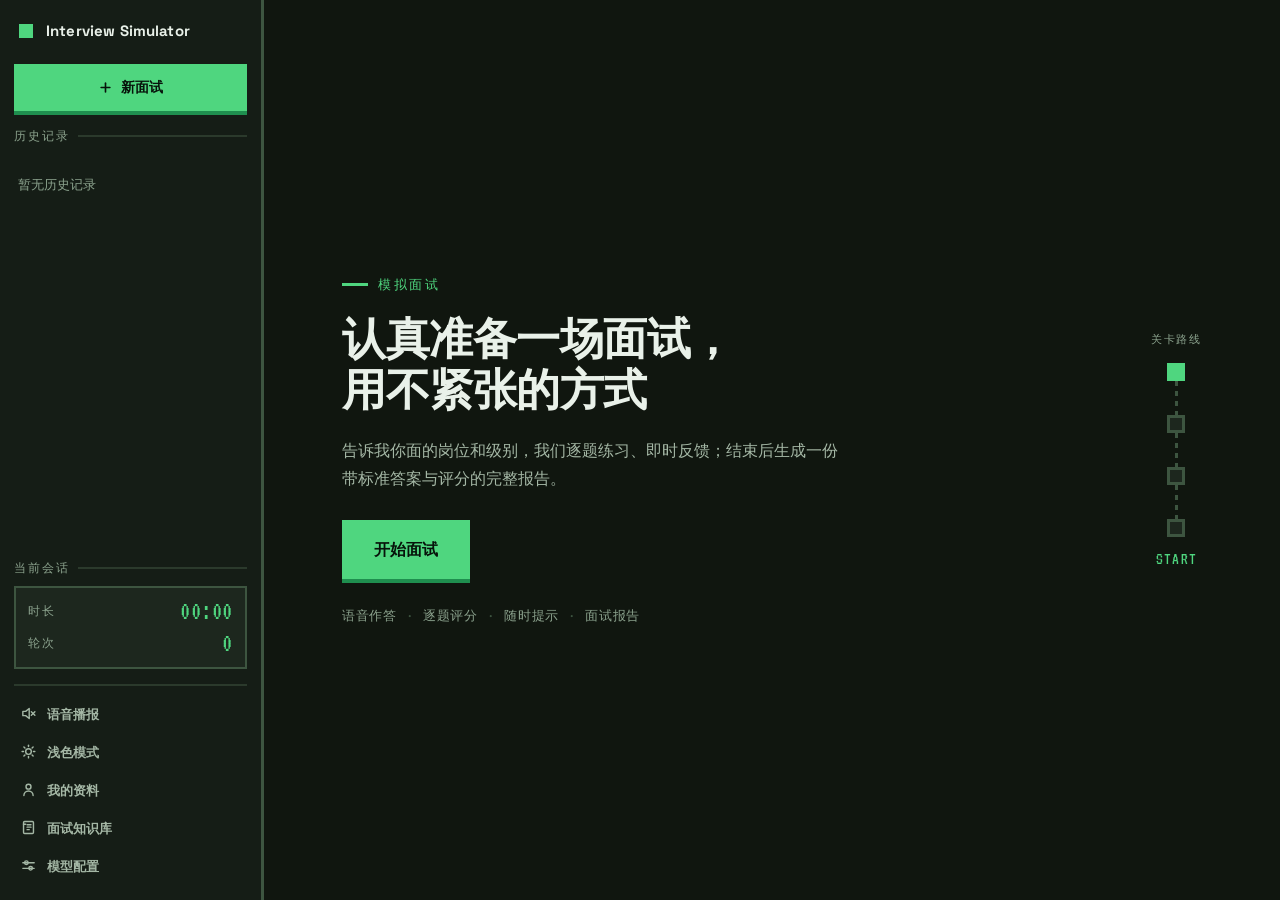
==== commit cbf2a3fd: "快捷指令移到输入框正上方，改胶囊指令条 - 7 个指令按钮从侧栏移入 #input-area，输入框正上方，胶囊样式横向排列、   flex-wrap 自动换行、宽度与输入框对齐（只在面试进行中随输入" ====
--- a/frontend/index.html
+++ b/frontend/index.html
@@ -34,41 +34,6 @@
       <div class="section-label">历史记录</div>
       <div class="session-list" id="session-list">
         <div class="session-empty">暂无历史记录</div>
-      </div>
-    </div>
-
-    <!-- Commands -->
-    <div class="sidebar-section">
-      <div class="section-label">快捷指令</div>
-      <div class="commands">
-        <button class="cmd-btn" onclick="sendCommand('hint')">
-          <svg class="ic" viewBox="0 0 24 24" fill="none" stroke="currentColor" stroke-linecap="round" stroke-linejoin="round"><path d="M9 18h6"/><path d="M10 21.5h4"/><path d="M12 2.5a6.5 6.5 0 0 0-4 11.6c.6.5 1 1.2 1 2.4h6c0-1.2.4-1.9 1-2.4A6.5 6.5 0 0 0 12 2.5Z"/></svg>
-          提示
-        </button>
-        <button class="cmd-btn" onclick="sendCommand('skip')">
-          <svg class="ic" viewBox="0 0 24 24" fill="none" stroke="currentColor" stroke-linecap="round" stroke-linejoin="round"><polygon points="6 5 15 12 6 19"/><line x1="18" y1="5" x2="18" y2="19"/></svg>
-          跳过此题
-        </button>
-        <button class="cmd-btn" onclick="sendCommand('explain')">
-          <svg class="ic" viewBox="0 0 24 24" fill="none" stroke="currentColor" stroke-linecap="round" stroke-linejoin="round"><path d="M14 3v4.5a1 1 0 0 0 1 1H19"/><path d="M18 21H6a1.5 1.5 0 0 1-1.5-1.5v-15A1.5 1.5 0 0 1 6 3h8l5.5 5.5V19.5A1.5 1.5 0 0 1 18 21Z"/><line x1="8.5" y1="13" x2="15.5" y2="13"/><line x1="8.5" y1="16.5" x2="13" y2="16.5"/></svg>
-          解析答案
-        </button>
-        <button class="cmd-btn" onclick="sendCommand('score')">
-          <svg class="ic" viewBox="0 0 24 24" fill="none" stroke="currentColor" stroke-linecap="round"><line x1="6" y1="20" x2="6" y2="12"/><line x1="12" y1="20" x2="12" y2="4"/><line x1="18" y1="20" x2="18" y2="9"/></svg>
-          当前得分
-        </button>
-        <button class="cmd-btn" onclick="sendCommand('harder')">
-          <svg class="ic" viewBox="0 0 24 24" fill="none" stroke="currentColor" stroke-linecap="round" stroke-linejoin="round"><polyline points="3 16.5 9 10.5 13 14.5 21 6.5"/><polyline points="15 6.5 21 6.5 21 12.5"/></svg>
-          加大难度
-        </button>
-        <button class="cmd-btn" onclick="sendCommand('easier')">
-          <svg class="ic" viewBox="0 0 24 24" fill="none" stroke="currentColor" stroke-linecap="round" stroke-linejoin="round"><polyline points="3 7.5 9 13.5 13 9.5 21 17.5"/><polyline points="15 17.5 21 17.5 21 11.5"/></svg>
-          降低难度
-        </button>
-        <button class="cmd-btn cmd-end" onclick="endInterview()">
-          <svg class="ic" viewBox="0 0 24 24" fill="none" stroke="currentColor" stroke-linecap="round" stroke-linejoin="round"><line x1="5" y1="21" x2="5" y2="4"/><path d="M5 4c3-1.6 6 1.6 9 0v9c-3 1.6-6-1.6-9 0"/></svg>
-          结束面试
-        </button>
       </div>
     </div>
 
@@ -168,6 +133,36 @@
 
     <!-- Input -->
     <div class="input-area" id="input-area">
+      <div class="commands" id="commands">
+        <button class="cmd-btn" onclick="sendCommand('hint')">
+          <svg class="ic" viewBox="0 0 24 24" fill="none" stroke="currentColor" stroke-linecap="round" stroke-linejoin="round"><path d="M9 18h6"/><path d="M10 21.5h4"/><path d="M12 2.5a6.5 6.5 0 0 0-4 11.6c.6.5 1 1.2 1 2.4h6c0-1.2.4-1.9 1-2.4A6.5 6.5 0 0 0 12 2.5Z"/></svg>
+          提示
+        </button>
+        <button class="cmd-btn" onclick="sendCommand('skip')">
+          <svg class="ic" viewBox="0 0 24 24" fill="none" stroke="currentColor" stroke-linecap="round" stroke-linejoin="round"><polygon points="6 5 15 12 6 19"/><line x1="18" y1="5" x2="18" y2="19"/></svg>
+          跳过此题
+        </button>
+        <button class="cmd-btn" onclick="sendCommand('explain')">
+          <svg class="ic" viewBox="0 0 24 24" fill="none" stroke="currentColor" stroke-linecap="round" stroke-linejoin="round"><path d="M14 3v4.5a1 1 0 0 0 1 1H19"/><path d="M18 21H6a1.5 1.5 0 0 1-1.5-1.5v-15A1.5 1.5 0 0 1 6 3h8l5.5 5.5V19.5A1.5 1.5 0 0 1 18 21Z"/><line x1="8.5" y1="13" x2="15.5" y2="13"/><line x1="8.5" y1="16.5" x2="13" y2="16.5"/></svg>
+          解析答案
+        </button>
+        <button class="cmd-btn" onclick="sendCommand('score')">
+          <svg class="ic" viewBox="0 0 24 24" fill="none" stroke="currentColor" stroke-linecap="round"><line x1="6" y1="20" x2="6" y2="12"/><line x1="12" y1="20" x2="12" y2="4"/><line x1="18" y1="20" x2="18" y2="9"/></svg>
+          当前得分
+        </button>
+        <button class="cmd-btn" onclick="sendCommand('harder')">
+          <svg class="ic" viewBox="0 0 24 24" fill="none" stroke="currentColor" stroke-linecap="round" stroke-linejoin="round"><polyline points="3 16.5 9 10.5 13 14.5 21 6.5"/><polyline points="15 6.5 21 6.5 21 12.5"/></svg>
+          加大难度
+        </button>
+        <button class="cmd-btn" onclick="sendCommand('easier')">
+          <svg class="ic" viewBox="0 0 24 24" fill="none" stroke="currentColor" stroke-linecap="round" stroke-linejoin="round"><polyline points="3 7.5 9 13.5 13 9.5 21 17.5"/><polyline points="15 17.5 21 17.5 21 11.5"/></svg>
+          降低难度
+        </button>
+        <button class="cmd-btn cmd-end" onclick="endInterview()">
+          <svg class="ic" viewBox="0 0 24 24" fill="none" stroke="currentColor" stroke-linecap="round" stroke-linejoin="round"><line x1="5" y1="21" x2="5" y2="4"/><path d="M5 4c3-1.6 6 1.6 9 0v9c-3 1.6-6-1.6-9 0"/></svg>
+          结束面试
+        </button>
+      </div>
       <div class="voice-indicator" id="voice-indicator">
         <span class="voice-dot"></span>正在聆听...
       </div>
--- a/frontend/style.css
+++ b/frontend/style.css
@@ -137,15 +137,15 @@
 }
 .section-label::after { content: ""; flex: 1; height: 2px; background: var(--border); }
 
-/* history */
+/* history — 快捷指令移走后，这里占满侧栏剩余空间 */
 .history-section { flex: 1; min-height: 0; }
-.session-list { flex: 1; min-height: 0; overflow-y: auto; display: flex; flex-direction: column; gap: 8px; }
+.session-list { flex: 1; min-height: 0; overflow-y: auto; display: flex; flex-direction: column; gap: 8px; padding-right: 2px; }
 .session-list::-webkit-scrollbar { width: 4px; }
 .session-list::-webkit-scrollbar-thumb { background: var(--border-bright); }
-.session-empty { font-size: 13px; color: var(--text-faint); padding: 16px 4px; line-height: 1.7; }
+.session-empty { font-size: 13px; color: var(--text-faint); padding: 18px 4px; line-height: 1.7; }
 .session-item {
   position: relative; border: 2px solid var(--border); background: var(--bg-3);
-  padding: 9px 10px; display: flex; flex-direction: column; gap: 4px; cursor: pointer;
+  padding: 11px 11px; display: flex; flex-direction: column; gap: 5px; cursor: pointer;
   transition: border-color .08s linear;
 }
 .session-item:hover { border-color: var(--border-bright); }
@@ -160,19 +160,26 @@
 .session-item:hover .session-del, .session-item:focus-within .session-del { display: flex; }
 .session-del:hover { color: var(--warn); background: var(--bg-2); }
 
-/* commands */
-.commands { display: flex; flex-direction: column; gap: 4px; }
+/* commands — 输入框正上方的胶囊指令条（横向排列，空间不足自动换行） */
+.commands {
+  display: flex; flex-wrap: wrap; gap: 8px;
+  max-width: 820px; margin: 0 auto 12px;
+}
 .cmd-btn {
-  width: 100%; display: flex; align-items: center; gap: 9px; text-align: left;
-  border: 2px solid var(--border); background: var(--bg-3); color: var(--text);
-  padding: 6px 10px; font-family: "Manrope", sans-serif; font-size: 13px; font-weight: 600;
-  transition: border-color .08s linear, color .08s linear;
-}
-.cmd-btn .ic { width: 14px; height: 14px; color: var(--energy); stroke-width: 2; }
-.cmd-btn:hover { border-color: var(--border-bright); }
-.cmd-end { border-color: var(--warn-deep); color: var(--warn); }
+  display: inline-flex; align-items: center; gap: 6px; white-space: nowrap;
+  border: 1.5px solid var(--border-bright); border-radius: 999px;
+  background: var(--bg-3); color: var(--text-dim);
+  padding: 6px 13px; font-family: "Manrope", sans-serif; font-size: 12.5px; font-weight: 600;
+  transition: border-color .08s linear, color .08s linear, background .08s linear;
+}
+.cmd-btn .ic { width: 13px; height: 13px; color: var(--text-faint); stroke-width: 2; transition: color .08s linear; }
+.cmd-btn:hover { border-color: var(--energy); color: var(--text); }
+.cmd-btn:hover .ic { color: var(--energy); }
+/* 结束面试 保持红色描边区分 */
+.cmd-end { border-color: var(--warn); color: var(--warn); }
 .cmd-end .ic { color: var(--warn); }
-.cmd-end:hover { border-color: var(--warn); }
+.cmd-end:hover { border-color: var(--warn); color: var(--warn); background: color-mix(in srgb, var(--warn) 13%, transparent); }
+.cmd-end:hover .ic { color: var(--warn); }
 
 /* session HUD */
 .session-stats { border: 2px solid var(--border-bright); background: var(--bg-3); padding: 10px 12px; display: flex; flex-direction: column; gap: 6px; }
